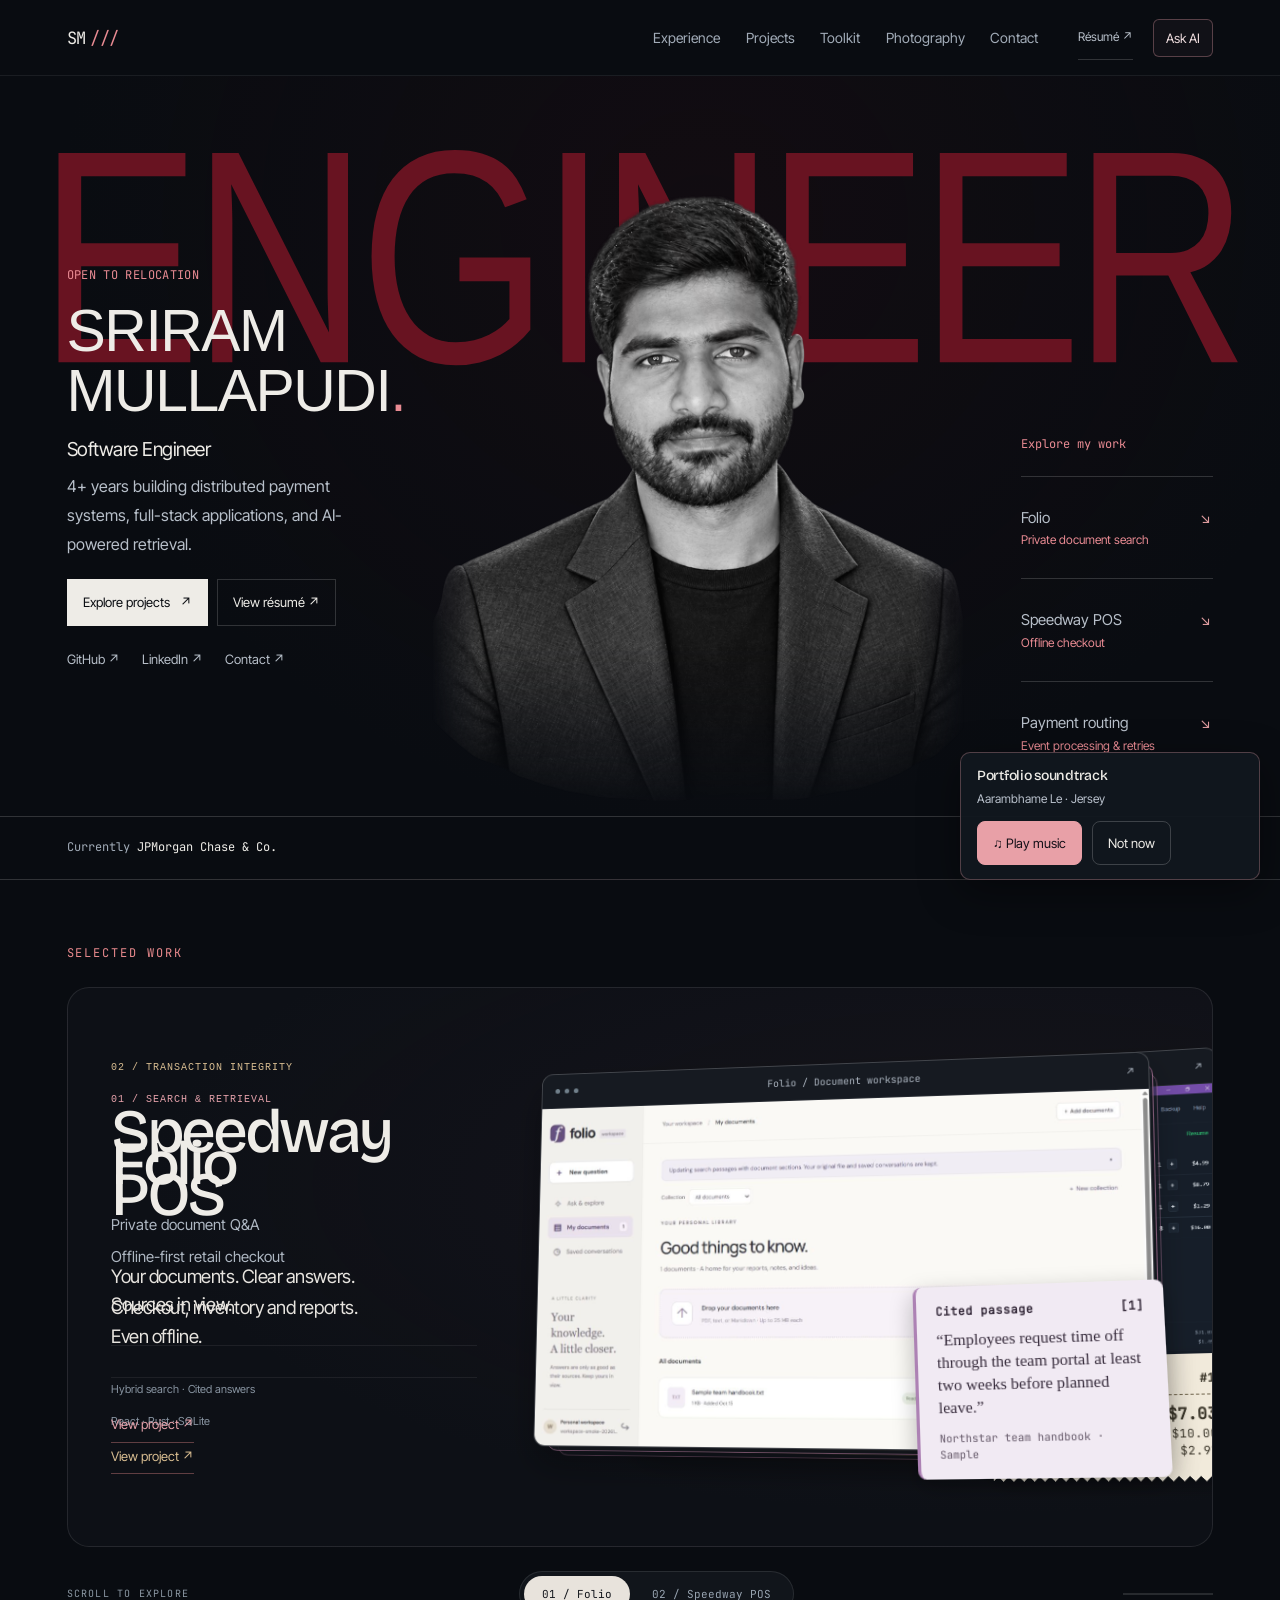
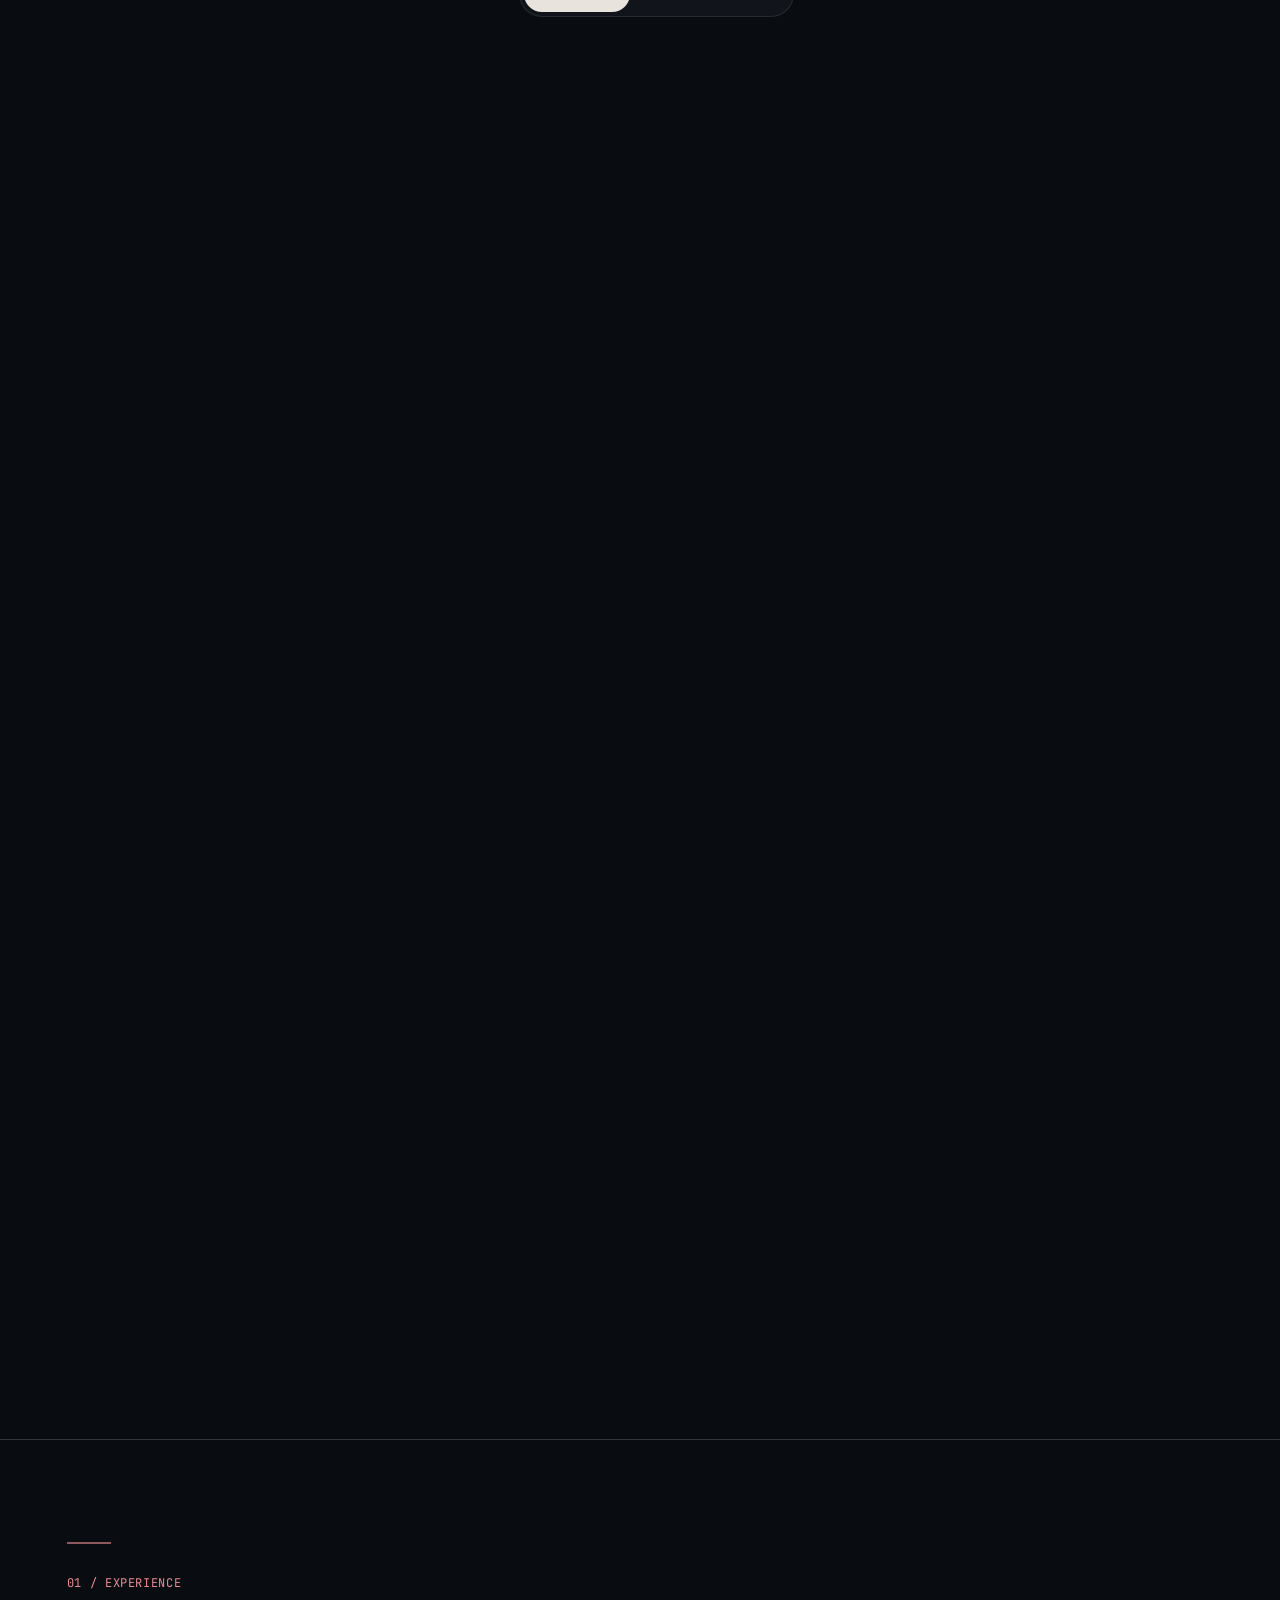
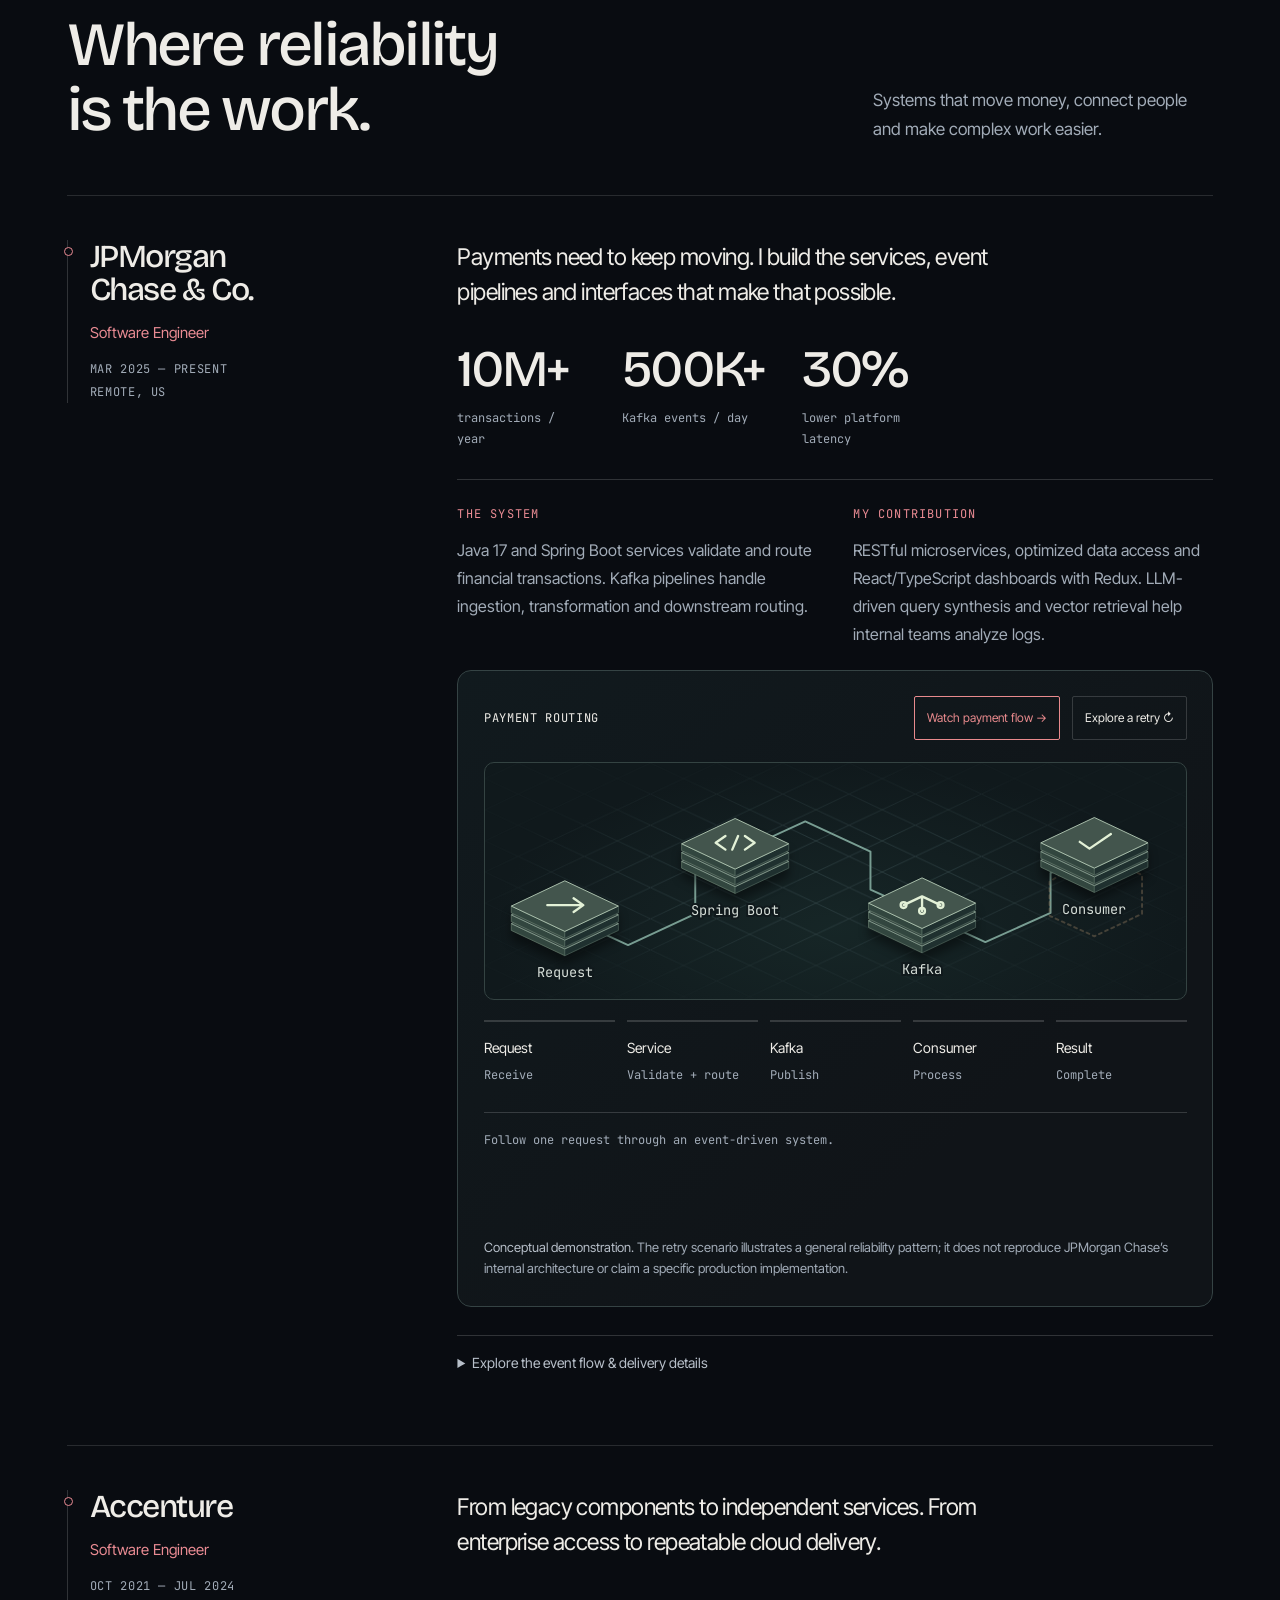
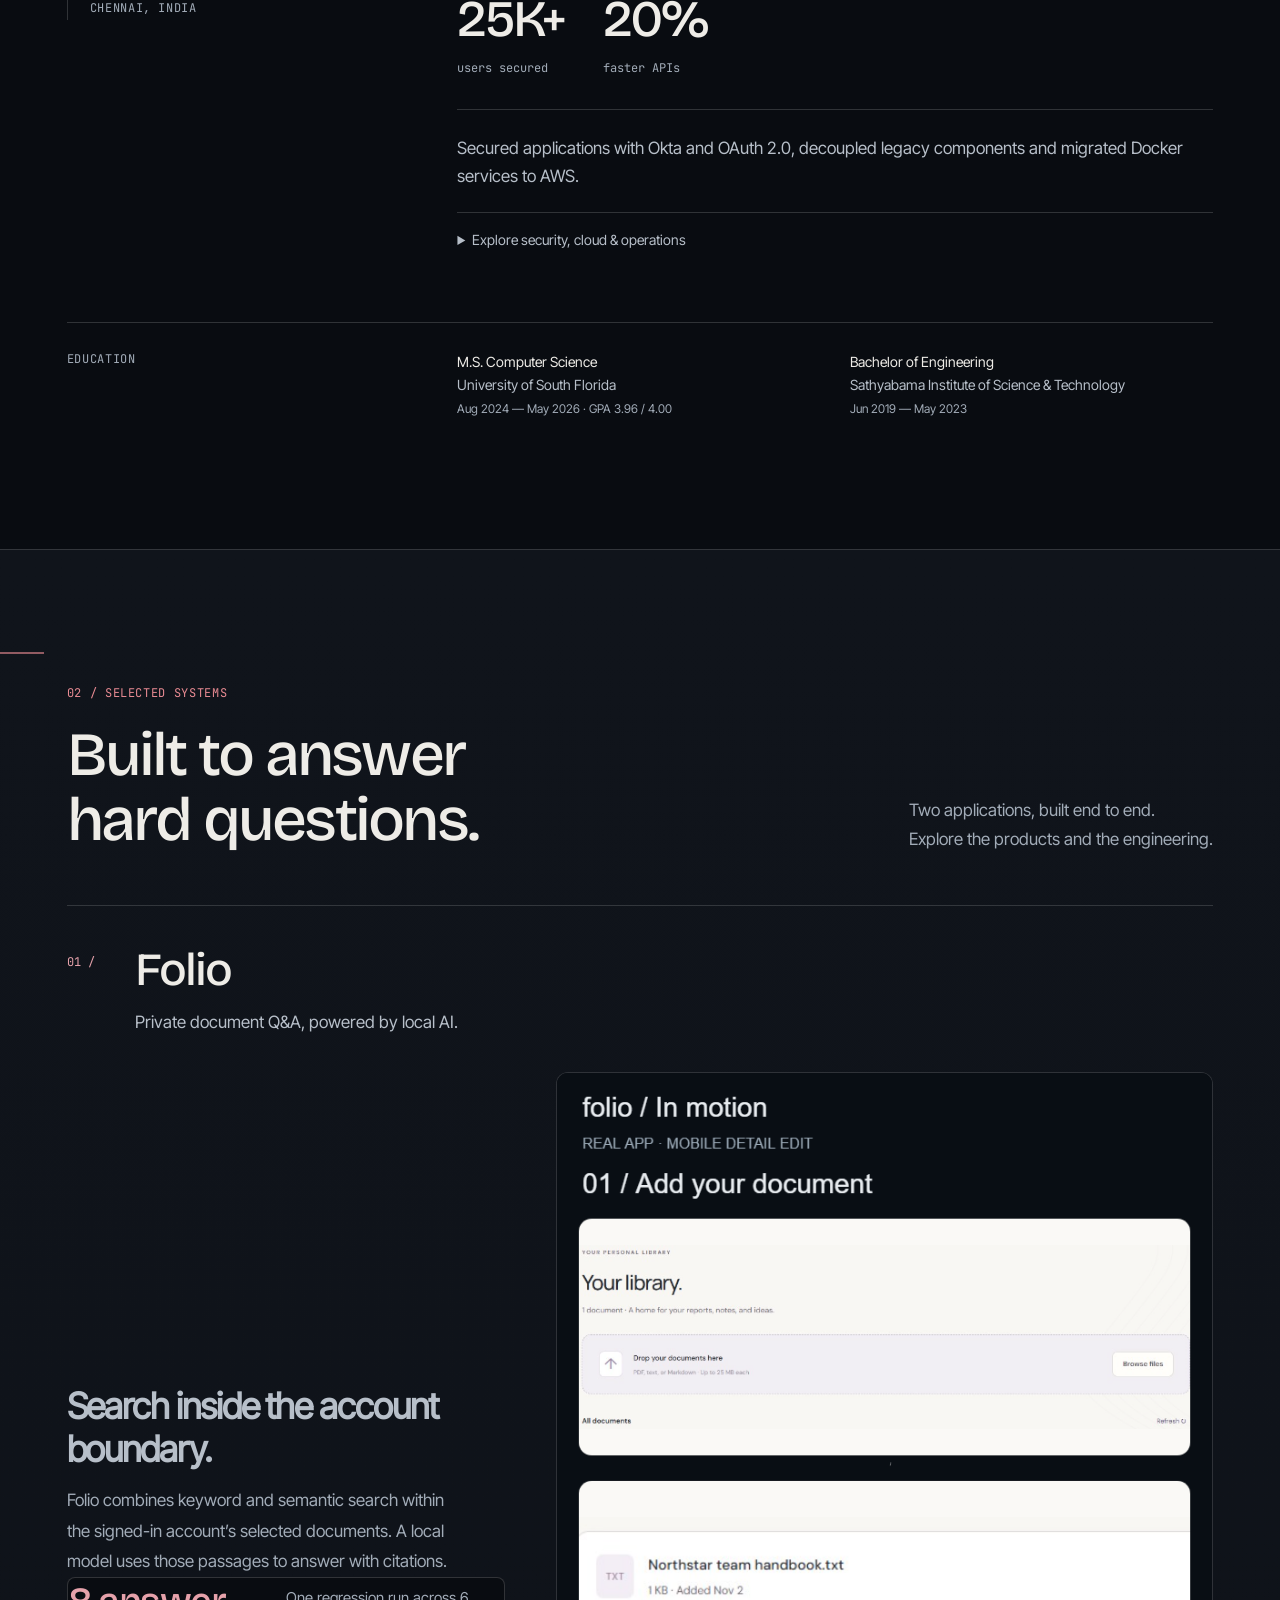
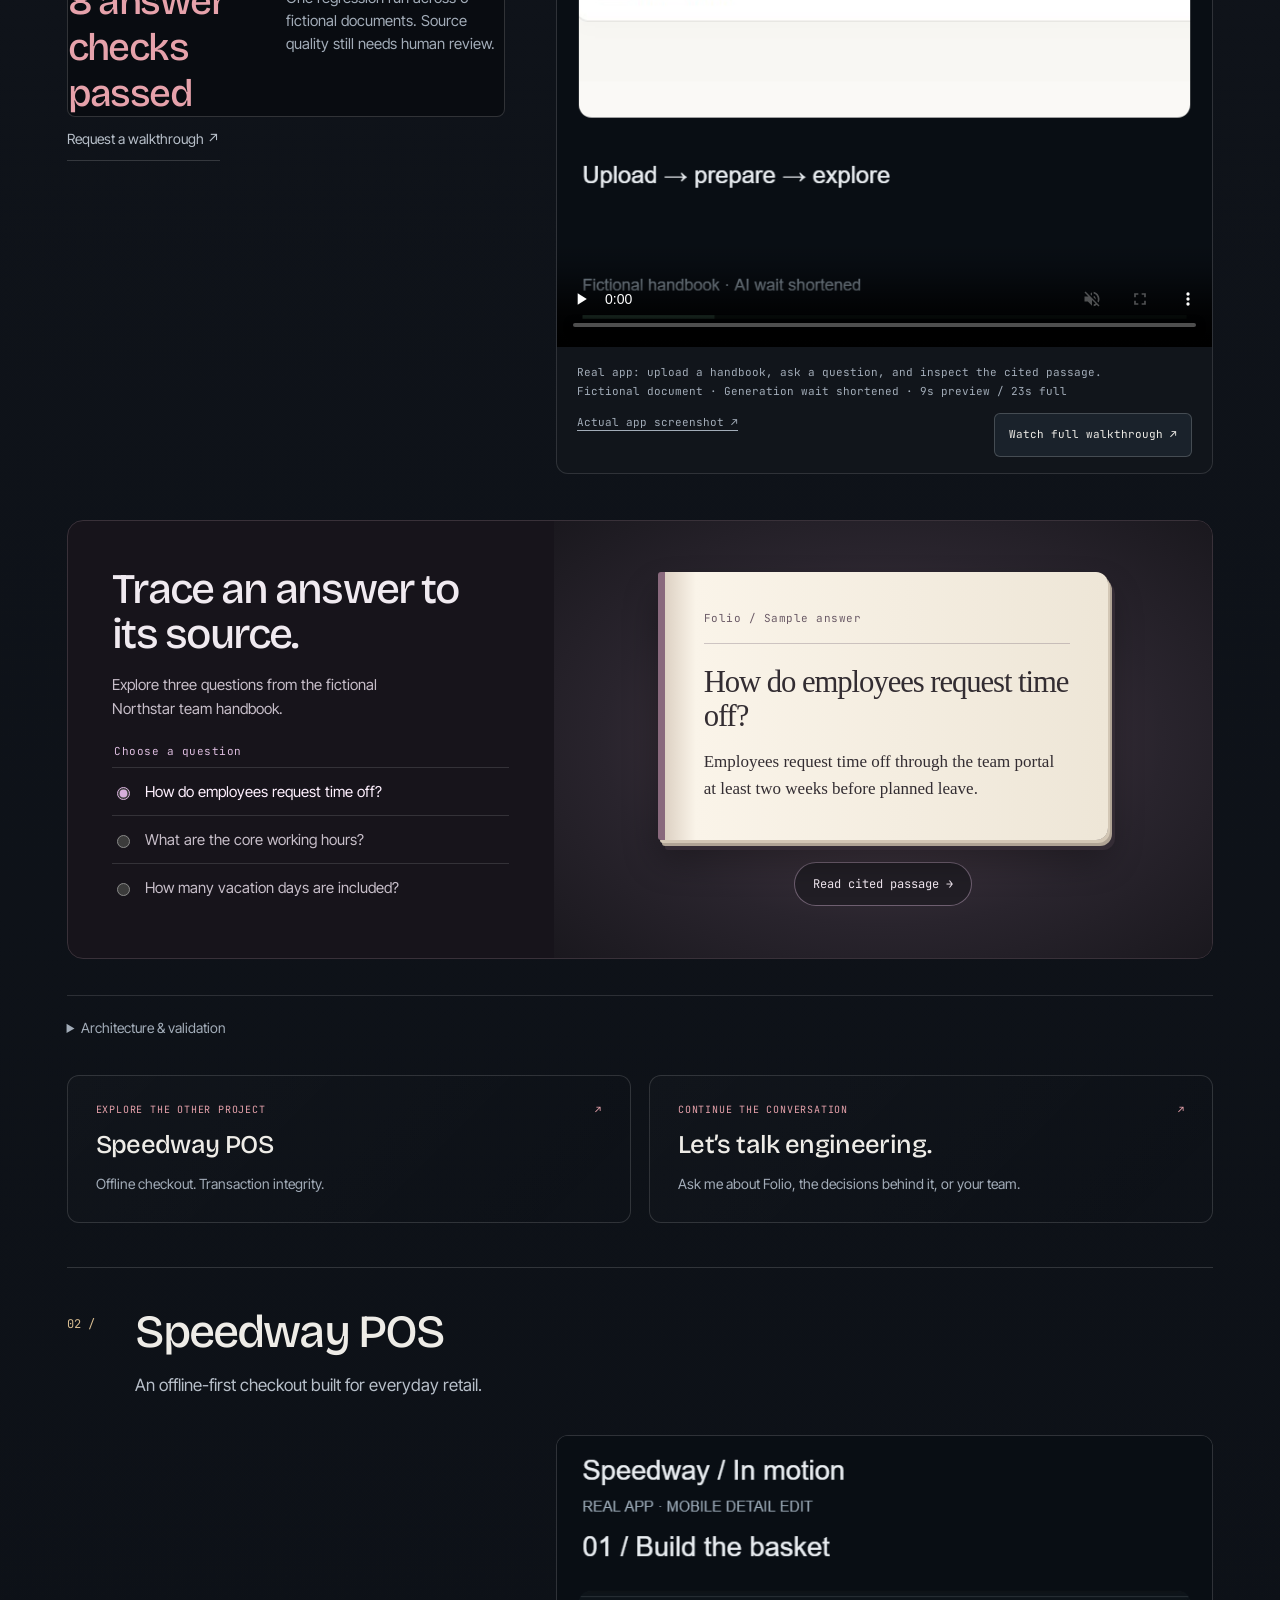
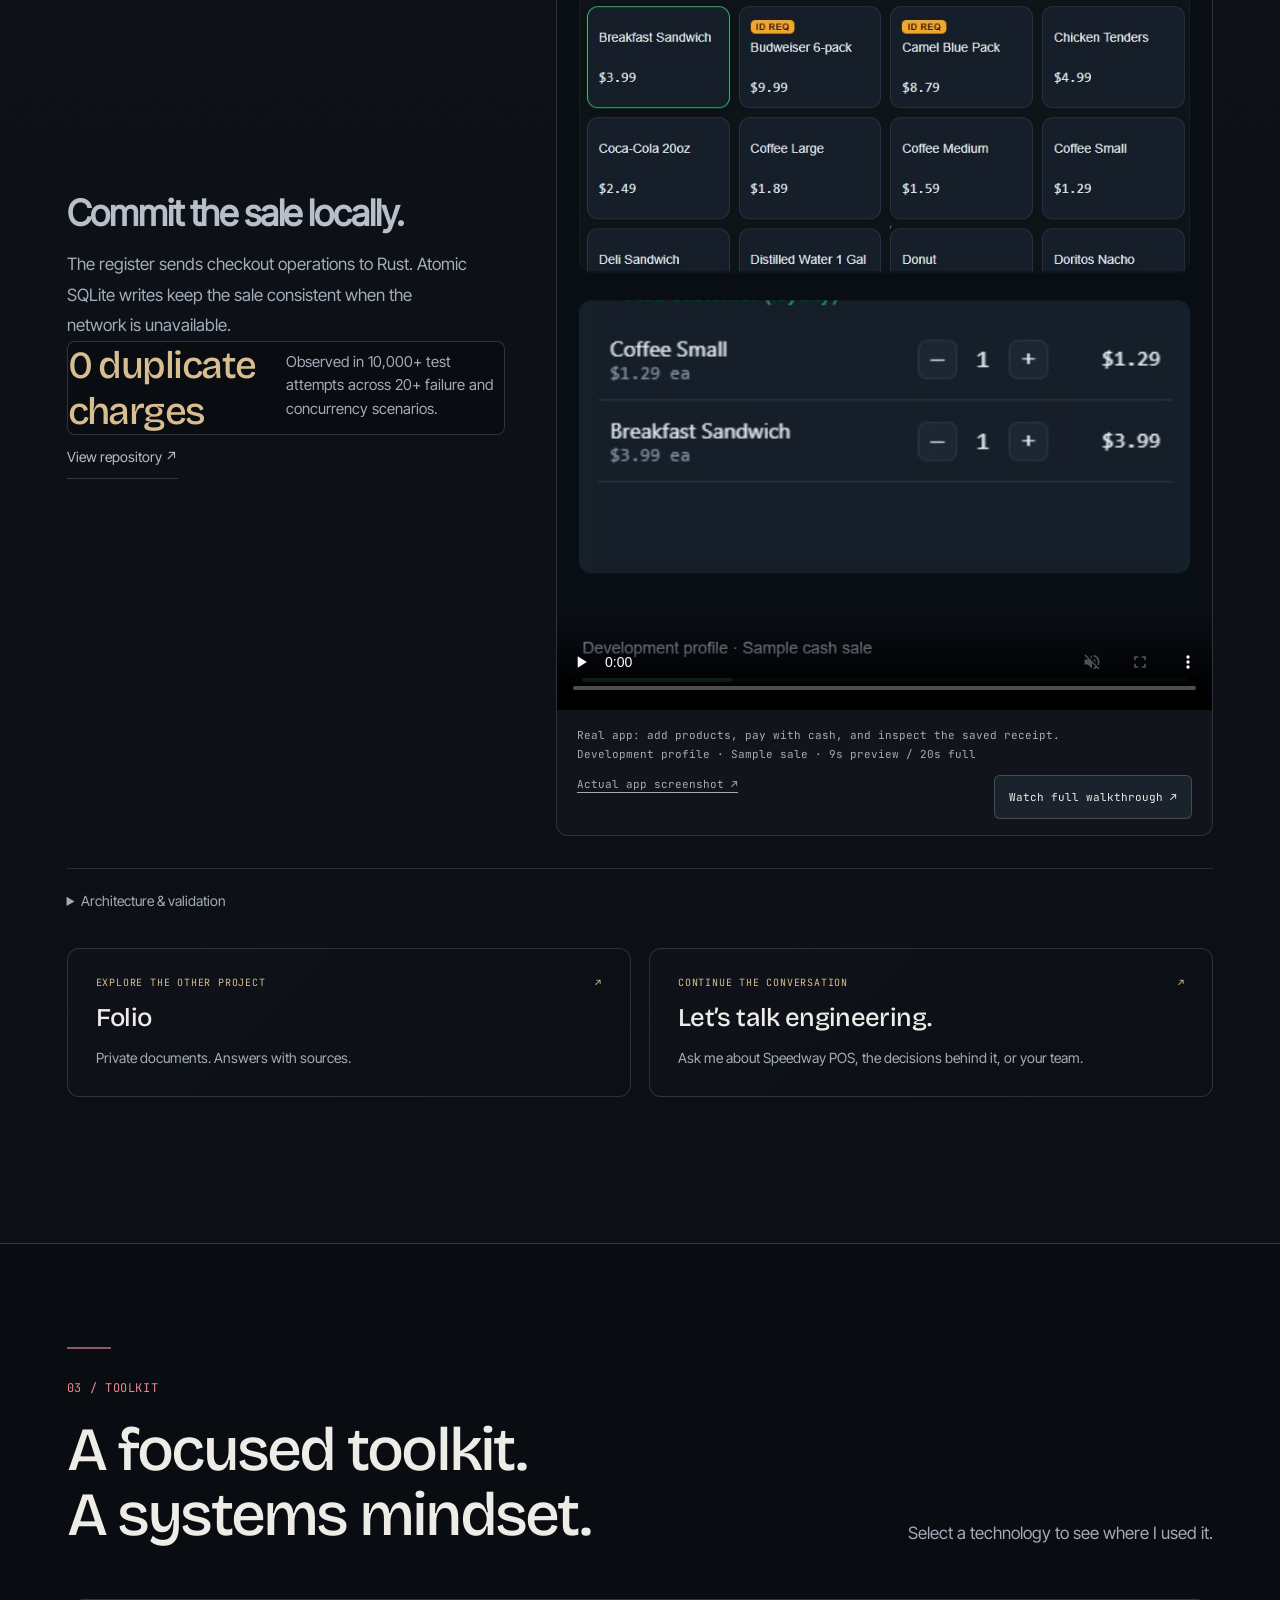
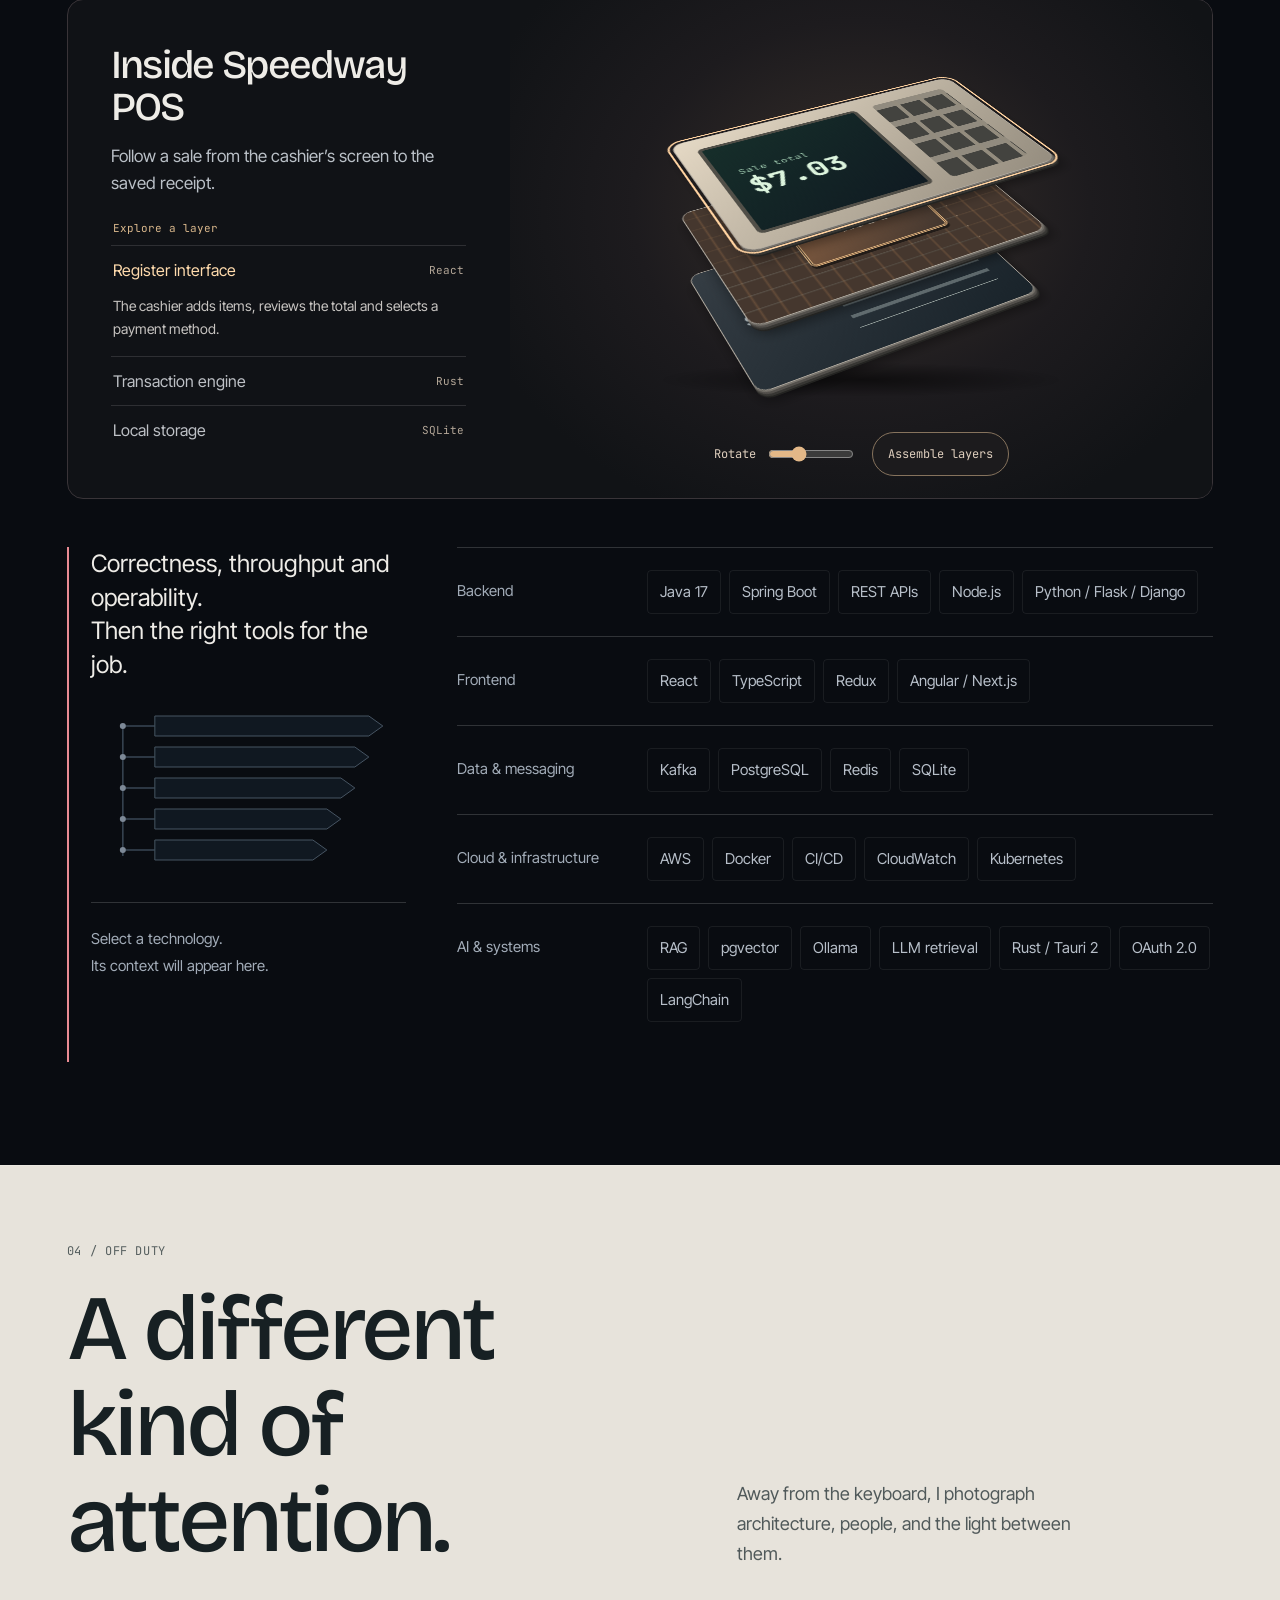
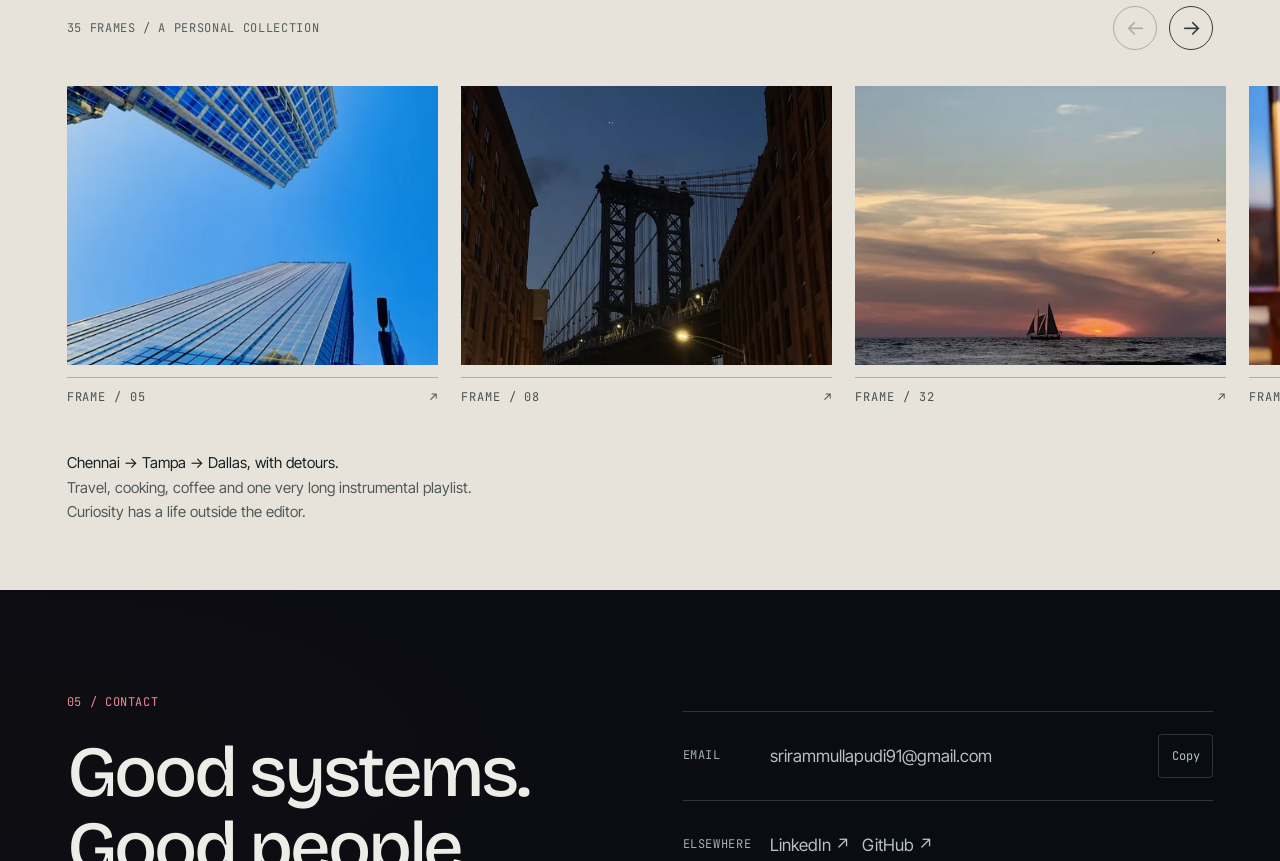
==== index.html @ a0f7a358 "Preserve walkthrough playback across responsive layout changes" ====
<!DOCTYPE html>

<html data-version="5.0-editorial" lang="en">
<head>
<meta charset="utf-8"/>
<meta content="width=device-width, initial-scale=1" name="viewport"/>
<title>Sriram Mullapudi — Software Engineer | Java, Spring Boot, Kafka, React, AWS</title>
<meta content="Sriram Mullapudi — Software Engineer. 4+ years building distributed payment systems and AI-powered applications with Java, Spring Boot, Kafka, React and AWS." name="description"/>
<meta content="Sriram Mullapudi" name="author"/>
<meta content="#090c11" name="theme-color"/>
<meta content="index, follow, max-image-preview:large, max-snippet:-1" name="robots"/>
<link href="https://sriram-mullapudi.github.io/portfolio/" rel="canonical"/>
<meta content="profile" property="og:type"/>
<meta content="Sriram Mullapudi — Software Engineer" property="og:title"/>
<meta content="Full-stack software engineer. Payments at scale, event-driven architecture, and a camera that never stays home." property="og:description"/>
<meta content="https://sriram-mullapudi.github.io/portfolio/" property="og:url"/>
<meta content="https://sriram-mullapudi.github.io/portfolio/portfolio-v3-assets/social-preview.jpg" property="og:image"/>
<meta content="1200" property="og:image:width"/>
<meta content="630" property="og:image:height"/>
<meta content="Sriram Mullapudi, software engineer" property="og:image:alt"/>
<meta content="Sriram Mullapudi" property="og:site_name"/>
<meta content="en_US" property="og:locale"/>
<meta content="Sriram" property="profile:first_name"/>
<meta content="Mullapudi" property="profile:last_name"/>
<meta content="summary_large_image" name="twitter:card"/>
<meta content="Sriram Mullapudi — Software Engineer" name="twitter:title"/>
<meta content="Full-stack software engineer. Java, Spring Boot, Kafka, React, AWS." name="twitter:description"/>
<meta content="https://sriram-mullapudi.github.io/portfolio/portfolio-v3-assets/social-preview.jpg" name="twitter:image"/>
<meta content="Sriram Mullapudi, software engineer" name="twitter:image:alt"/>
<script type="application/ld+json">
{
  "@context": "https://schema.org",
  "@type": "Person",
  "name": "Sriram Mullapudi",
  "givenName": "Sriram",
  "familyName": "Mullapudi",
  "jobTitle": "Software Engineer",
  "description": "Full-stack software engineer building distributed, event-driven payment infrastructure with Java, Spring Boot, Kafka, React and AWS.",
  "url": "https://sriram-mullapudi.github.io/portfolio/",
"sameAs": [
    "https://github.com/Sriram-Mullapudi",
    "https://www.linkedin.com/in/srirammullapudi/"
  ],
  "worksFor": { "@type": "Organization", "name": "JPMorgan Chase & Co." },
  "alumniOf": [
    { "@type": "CollegeOrUniversity", "name": "University of South Florida" },
    { "@type": "CollegeOrUniversity", "name": "Sathyabama Institute of Science & Technology" }
  ],
  "knowsAbout": ["Java","Spring Boot","Apache Kafka","Distributed Systems","React","TypeScript","Rust","PostgreSQL","AWS","Terraform","Docker"]
}
</script>
<link href="data:image/svg+xml,%3Csvg xmlns=%27http://www.w3.org/2000/svg%27 viewBox=%270 0 64 64%27%3E%3Crect width=%2764%27 height=%2764%27 rx=%2712%27 fill=%27%23090d13%27/%3E%3Ctext x=%278%27 y=%2743%27 fill=%27%237dd7f5%27 font-family=%27monospace%27 font-size=%2730%27%3ESM%3C/text%3E%3C/svg%3E" rel="icon"/><link as="image" href="portfolio-v3-assets/hero-editorial-refined-v3-1122.webp" imagesrcset="portfolio-v3-assets/hero-editorial-refined-v3-560.webp 560w, portfolio-v3-assets/hero-editorial-refined-v3-1122.webp 1122w" imagesizes="(max-width:820px) 100vw, 50vw" type="image/webp" rel="preload"/>
<style>@font-face{font-family:'Bricolage Grotesque';font-style:normal;font-weight:500;font-display:swap;src:url('portfolio-v3-assets/bricolage.woff2') format('woff2')}
@font-face{font-family:'Inter Tight';font-style:normal;font-weight:400;font-display:swap;src:url('portfolio-v3-assets/inter-tight.woff2') format('woff2')}
@font-face{font-family:'JetBrains Mono';font-style:normal;font-weight:400;font-display:swap;src:url('portfolio-v3-assets/jetbrains.woff2') format('woff2')}

:root{color-scheme:dark;--bg:#090c11;--surface:#11171f;--paper:#eeece7;--text:#c5c7ca;--muted:#969faa;--accent:#b9d4ef;--second:#d4b17a;--line:#2a323c;--glow:rgba(145,180,207,.12);--photo:saturate(.8);--display:'Bricolage Grotesque',sans-serif;--body:'Inter Tight',sans-serif;--mono:'JetBrains Mono',monospace;--pad:clamp(22px,5.6vw,88px);--max:1540px}
*{box-sizing:border-box}html{scroll-behavior:smooth;scroll-padding-top:96px}body{margin:0;background:var(--bg);color:var(--text);font:17px/1.6 var(--body);-webkit-font-smoothing:antialiased}body.locked{overflow:hidden}button,input,select{font:inherit}button{cursor:pointer;color:inherit}button:disabled{cursor:default;opacity:.6}a{color:inherit;text-underline-offset:5px}a:hover{color:var(--accent)}button,a,select{-webkit-tap-highlight-color:transparent}a:focus-visible,button:focus-visible,select:focus-visible,input:focus-visible,summary:focus-visible,[tabindex]:focus-visible{outline:2px solid var(--accent);outline-offset:5px}img,svg{display:block;max-width:100%}h1,h2,h3,p{margin:0}h1,h2,h3{font-family:var(--display);color:var(--paper);font-weight:500;line-height:1.04;letter-spacing:-.045em}h2{font-size:clamp(2.8rem,5.2vw,5.2rem)}h3{font-size:clamp(1.8rem,2.5vw,2.7rem)}p+p{margin-top:16px}::selection{background:var(--accent);color:var(--bg)}[hidden]{display:none!important}.sr-only{position:absolute!important;width:1px!important;height:1px!important;padding:0!important;margin:-1px!important;overflow:hidden!important;clip:rect(0,0,0,0);white-space:nowrap!important;border:0!important}.skip{position:fixed;top:-80px;left:16px;z-index:200;background:var(--accent);color:var(--bg);padding:12px}.skip:focus{top:12px}.wrap{max-width:var(--max);width:100%;margin:auto;padding-inline:var(--pad)}.chapter{padding-block:100px}.eyebrow,.number,.meta,.tag{font:12px/1.6 var(--mono);text-transform:uppercase;letter-spacing:.1em}.eyebrow,.number{color:var(--second)}.meta{color:var(--muted)}.section-head{display:flex;justify-content:space-between;gap:35px;align-items:end;margin-bottom:48px}.section-head .number{display:block;margin-bottom:24px}.section-head>p{max-width:32ch;color:var(--muted)}.actions{display:flex;gap:12px;align-items:center;flex-wrap:wrap}.btn{display:inline-flex;align-items:center;justify-content:center;gap:24px;border:1px solid var(--line);background:transparent;color:var(--paper);padding:13px 21px;min-height:49px;text-decoration:none;font-size:14px;transition:border-color .25s,background .25s}.btn:hover{border-color:var(--accent);background:var(--surface)}.btn.primary{background:var(--paper);border-color:var(--paper);color:var(--bg);position:relative;overflow:hidden}.btn.primary:after{content:'';position:absolute;inset:0;transform:translateX(-130%);background:linear-gradient(90deg,transparent,#fff8,transparent);pointer-events:none}.btn.primary:hover:after{}.text-link{display:inline-flex;align-items:center;gap:20px;min-height:44px;border-bottom:1px solid var(--line);text-decoration:none;font-size:14px}.rule{border-top:1px solid var(--line)}
/* A quiet frame around a deliberately cinematic first screen. */
.nav{position:sticky;top:0;z-index:40;background:var(--bg);height:76px;border-bottom:1px solid var(--line)}.nav-inner{height:100%;display:flex;align-items:center;gap:20px}.mark{font:500 17px var(--mono);letter-spacing:-.04em;color:var(--paper);text-decoration:none;white-space:nowrap}.mark span{color:var(--second)}.nav-links{display:flex;gap:25px;margin-left:auto}.nav-links a{text-decoration:none;font-size:13px;color:var(--muted)}.nav-links a[aria-current],.nav-links a:hover{color:var(--paper)}.menu-toggle{display:none;width:44px;height:42px;background:none;border:1px solid var(--line);font-size:18px}
/* Employment reads as an editorial timeline, not a stack of cards. */
#work{position:relative}.job{display:grid;grid-template-columns:.31fr .69fr;gap:50px;border-top:1px solid var(--line);padding:38px 0 44px;position:relative}.job-side{align-self:start}.job-side .role{font-size:14px;color:var(--second);margin-top:15px}.job-side .meta{margin-top:12px;font-size:11px}.job-main .lead{font-size:clamp(1.2rem,1.85vw,1.6rem);color:var(--paper);line-height:1.45;max-width:50ch}.metrics{display:flex;gap:clamp(25px,4vw,64px);padding:32px 0 28px}.metric strong{font:500 clamp(2.5rem,3.8vw,3.9rem)/1 var(--display);letter-spacing:-.05em;color:var(--paper);display:block;font-variant-numeric:tabular-nums}.metric>span{display:block;margin-top:10px;max-width:18ch;font:11px/1.6 var(--mono);color:var(--muted)}.metric-value{font:inherit}.metric strong.is-counting{color:var(--second)}.job-story{display:grid;grid-template-columns:1fr 1fr;gap:30px;margin-top:13px}.job-story h4{font:11px var(--mono);letter-spacing:.1em;text-transform:uppercase;color:var(--second);margin:0 0 10px}.job-story p{font-size:16px;color:var(--muted)}summary{cursor:pointer}.job details{margin-top:22px;border-top:1px solid var(--line)}.job summary{font-size:14px;padding:15px 0}.job summary:hover{color:var(--paper)}.detail-copy{font-size:16px;color:var(--muted);padding:8px 0 20px}.education{display:grid;grid-template-columns:.31fr .69fr;gap:50px;padding:27px 0;border-top:1px solid var(--line)}.education .degrees{display:grid;grid-template-columns:1fr 1fr;gap:30px}.education p{font-size:14px;margin:0}.education strong{color:var(--paper);font-weight:500;display:block}.education small{font-size:12px;color:var(--muted)}
.event-scene{border-block:1px solid var(--line);padding:17px 0 0;margin:28px 0 20px}.scene-kicker{display:flex;justify-content:space-between;gap:15px;font:10px/1.5 var(--mono);letter-spacing:.08em;text-transform:uppercase;color:var(--muted)}.scene-kicker span:first-child{color:var(--second)}.event-scene svg{width:100%;max-height:135px;margin-top:12px}.scene-wire{fill:none;stroke:var(--line);stroke-width:1.2}.scene-stream{fill:none;stroke:var(--accent);stroke-width:2;stroke-dasharray:5 20;stroke-linecap:round}.event-node>circle,.event-node>rect{fill:var(--bg);stroke:var(--line);stroke-width:1.5}.event-node>path{stroke:var(--second);fill:none;stroke-width:1.5}.event-node text{font:13px var(--mono);fill:var(--text);text-anchor:middle}.event-node .event-ring{fill:none;stroke:var(--second);opacity:.25}
.trace{background:var(--surface);padding:22px;border:1px solid var(--line);margin-top:10px}.trace-head{display:flex;justify-content:space-between;align-items:center;gap:15px;flex-wrap:wrap;margin-bottom:22px}.trace-head .btn{min-height:40px;font-size:12px;padding:8px 12px}.trace-flow{display:grid;grid-template-columns:repeat(5,1fr);gap:12px;list-style:none;margin:0;padding:0}.trace-flow li{border-top:2px solid var(--line);padding:14px 0 10px;transition:border-color .25s}.trace-flow strong{display:block;font-size:13px;font-weight:500;color:var(--paper)}.trace-flow span{font:11px var(--mono);color:var(--muted)}.trace-flow li.active{border-color:var(--accent)}.trace-flow li.active strong{color:var(--accent)}.trace-log{font:12px/1.8 var(--mono);color:var(--muted);min-height:82px;border-top:1px solid var(--line);padding-top:16px;margin-top:15px}.trace-note{font-size:12px;color:var(--muted);margin-top:15px}.trace-note strong{font-weight:500;color:var(--text)}
/* The case-study index is more like engineering plates in a publication. */
#projects{background:var(--surface);border-block:1px solid var(--line)}.project{border-top:1px solid var(--line);position:relative}.project>summary{display:grid;grid-template-columns:55px 1fr 250px 40px;gap:26px;align-items:center;padding:38px 0;list-style:none;min-height:250px}.project>summary::-webkit-details-marker{display:none}.project-num{font:11px var(--mono);color:var(--second);align-self:start;margin-top:8px}.project h3{font-size:clamp(2rem,3.3vw,3.4rem);max-width:23ch}.project-subtitle{font-size:16px;color:var(--muted);max-width:44ch;margin-top:13px}.project-result{min-width:0}.project-result strong{display:block;font:500 2.3rem/1.15 var(--display);color:var(--paper);letter-spacing:-.045em}.project-result span{display:block;font:11px/1.6 var(--mono);color:var(--muted);margin-top:7px;max-width:27ch}.expand-icon{display:grid;place-items:center;width:40px;height:40px;border:1px solid var(--line);border-radius:50%;font-size:23px;transition:transform .3s,border-color .3s}.project>summary:hover .expand-icon{transform:rotate(90deg);border-color:var(--second);color:var(--second)}.project[open] .expand-icon{transform:rotate(45deg)}
.case{display:grid;grid-template-columns:1.05fr .95fr;gap:65px;padding:0 0 46px 81px;overflow:hidden}.case h4,.case dt{font:11px/1.6 var(--mono);text-transform:uppercase;letter-spacing:.1em;color:var(--second);margin:0 0 8px}.case dt{margin-top:24px}.case dl,.case dd{margin:0}.case p,.case dd{font-size:16px}.case .actions{margin-top:24px}.techline{font:11px/1.8 var(--mono)!important;color:var(--muted)!important;margin:20px 0!important}.architecture{background:var(--bg);border:1px solid var(--line);padding:27px 23px;align-self:start}.architecture>.meta{font-size:10px;margin-bottom:24px}.arch-flow{display:grid;gap:12px;text-align:center}.arch-node{font:13px/1.6 var(--mono);padding:12px 10px;color:var(--paper);border:1px solid var(--line)}.arch-split{display:grid;grid-template-columns:1fr 1fr;gap:10px}.arch-arrow{color:var(--second);font-size:21px;line-height:1}.arch-foot{font:11px/1.8 var(--mono)!important;color:var(--muted)!important;margin-top:22px!important}.case-evidence{display:grid;grid-template-columns:1fr 1fr;gap:20px;margin-top:24px}.case-evidence strong{font:500 1.8rem var(--display);color:var(--paper)}.case-evidence span{display:block;font-size:12px;color:var(--muted)}
.toolkit-layout{display:grid;grid-template-columns:.31fr .69fr;gap:50px;position:relative}.toolkit-intro>p{font-size:22px;line-height:1.4;color:var(--paper);max-width:23ch}.skill-row{display:grid;grid-template-columns:145px 1fr;gap:24px;padding:18px 0;border-top:1px solid var(--line);transition:opacity .3s}.skill-row h3{font:14px/1.8 var(--body);color:var(--muted);letter-spacing:0}.skill-buttons{display:flex;flex-wrap:wrap;gap:4px 18px}.skill{background:none;border:0;border-bottom:1px solid transparent;padding:4px 0;min-height:36px;font-size:16px}.skill:hover,.skill[aria-pressed=true]{color:var(--second);border-color:var(--second)}.skill-detail{margin-top:26px;padding:20px 16px 20px 0;border-top:1px solid var(--line);min-height:100px;font-size:14px;color:var(--muted);background:var(--bg);position:relative}.skill-detail strong{color:var(--second);font-weight:500}.skills-has-selection .skill-row:not(:has(.skill[aria-pressed=true])){opacity:.6}.extra-skills{border-top:1px solid var(--line);font-size:14px}.extra-skills summary{padding:15px 0}.extra-skills p{color:var(--muted);padding-bottom:14px}
/* Photography takes over the frame: warm print-like captions, full colour, tactile images. */
#life{padding-block:76px 65px;background:#e7e3db;color:#343b3d;border-top:1px solid var(--line);position:relative;overflow:hidden}#life .number,#life .meta{color:#626868}.photo-heading{display:grid;grid-template-columns:1fr .8fr;gap:75px;align-items:end;margin-bottom:38px}.photo-heading h2{font-size:clamp(3.3rem,7.2vw,7.5rem);color:#172023;margin-top:20px}.photo-heading>p{color:#50595a;max-width:35ch;font-size:18px}.photo-intro{display:grid;grid-template-columns:1fr .8fr;gap:75px;margin-bottom:40px;align-items:center}.portrait-print{display:grid;grid-template-columns:140px 1fr;gap:24px;align-items:center}.portrait-print img{width:140px;height:170px;object-fit:cover;object-position:50% 60%;padding:7px;background:#faf8f2;transform:rotate(-5deg);box-shadow:0 10px 25px #17202312}.portrait-print p{font-size:15px;color:#475153;max-width:28ch}.portrait-print strong{font-weight:500;color:#172023;display:block;margin-bottom:7px}.photo-intro>.meta{font-size:11px;max-width:40ch;line-height:1.9}.film-tools{display:flex;justify-content:space-between;gap:20px;align-items:center;margin-bottom:24px}.round-btn{width:44px;height:44px;border:1px solid currentColor;border-radius:50%;background:none;font-size:21px;display:grid;place-items:center}.round-btn:hover{opacity:.65}.filmstrip{display:flex;gap:23px;overflow-x:auto;scroll-snap-type:x mandatory;padding:12px var(--pad) 55px;scrollbar-width:thin;scrollbar-color:#aab0ac transparent;overscroll-behavior-x:contain}.frame{background:none;border:0;padding:0;flex:0 0 285px;width:285px;scroll-snap-align:center;text-align:left;color:#475153;transform:translateY(var(--frame-rise,0px));transition:transform .6s}.frame:nth-child(3n+2){flex-basis:375px;width:375px;--frame-rise:25px}.frame:nth-child(3n+3){--frame-rise:8px}.frame img{width:100%;height:350px;object-fit:cover;transition:filter .5s;filter:saturate(.85)}.frame:hover img{filter:saturate(1.12)}.frame:hover{transform:translateY(calc(var(--frame-rise,0px) - 7px))}.frame span{display:flex;justify-content:space-between;margin-top:12px;font:10px var(--mono);letter-spacing:.08em}.frame.failed{min-height:350px;border:1px solid #aab0ac;padding:25px}.frame.failed img{display:none}.frame.failed:before{content:'Photograph unavailable. Open to view the original.';font-size:14px}.about-line{display:flex;justify-content:space-between;gap:35px;align-items:start;margin-top:20px}.about-line p{font-size:15px;max-width:47ch;color:#50595a}.about-line strong{font-weight:500;color:#172023}.about-line .text-link{color:#172023;border-color:#aab0ac;background:transparent;white-space:nowrap}.word{display:inline-block}
.contact{padding-block:85px 27px}.contact-grid{display:grid;grid-template-columns:1fr 1fr;gap:85px}.contact h2{font-size:clamp(3rem,5.8vw,6rem);max-width:13ch;margin:23px 0}.contact-copy{max-width:34ch;color:var(--muted)}.contact-list{padding:0;margin:18px 0 0;list-style:none}.contact-list li{padding:18px 0;border-top:1px solid var(--line);display:flex;align-items:center;gap:15px;flex-wrap:wrap}.contact-list .meta{width:75px;font-size:10px}.contact-list a{font-size:16px;text-decoration:none;overflow-wrap:anywhere}.copy{background:none;border:1px solid var(--line);padding:8px;font:11px var(--mono);margin-left:auto}.contact .actions{margin-top:26px}.colophon{display:flex;justify-content:space-between;gap:20px;flex-wrap:wrap;font:11px/1.8 var(--mono);margin-top:65px;padding-top:23px;border-top:1px solid var(--line);color:var(--muted)}.colophon a{text-decoration:none}.terminal-launch{min-height:42px;border:1px solid var(--line);background:var(--bg);color:var(--accent);padding:10px 14px;font:11px var(--mono)}
dialog{background:var(--bg);color:var(--text);border:1px solid var(--line);padding:0;max-width:calc(100% - 32px);max-height:calc(100dvh - 32px)}dialog::backdrop{background:#03060bea}.dialog-bar{display:flex;justify-content:space-between;align-items:center;gap:20px;padding:14px 22px;border-bottom:1px solid var(--line);font:12px var(--mono)}.close{border:0;background:none;min-width:44px;min-height:40px;font-size:24px}.menu-dialog{width:100vw;max-width:none;height:100dvh;max-height:none;border:0}.menu-items{display:flex;flex-direction:column;padding:40px var(--pad);gap:12px}.menu-items a{font:500 clamp(2rem,7vw,3.5rem)/1.4 var(--display);letter-spacing:-.04em;text-decoration:none}.menu-items small{font:12px var(--mono);color:var(--second);margin-right:20px}.menu-dialog .actions{padding:0 var(--pad)}.terminal-dialog{width:820px}.term-body{height:350px;overflow:auto;padding:22px;font:13px/1.85 var(--mono)}.term-line{white-space:pre-wrap;overflow-wrap:anywhere}.term-line.command{color:var(--accent);margin-top:12px}.term-line.dim{color:var(--muted)}.term-form{display:flex;gap:12px;padding:15px 22px;border-top:1px solid var(--line);font:14px var(--mono)}.term-form label{color:var(--accent)}.term-form input{min-width:0;flex:1;background:none;border:0;color:var(--paper)}.term-form button{background:none;border:0;color:var(--accent)}.terminal-hints{display:flex;gap:16px;padding:12px 22px;border-top:1px solid var(--line);flex-wrap:wrap}.terminal-hints button{font:12px var(--mono);border:0;background:none;padding:5px 0;color:var(--muted)}.photo-dialog{width:1100px}.lightbox-stage{height:min(72vh,780px);display:grid;place-items:center;padding:20px;position:relative}.lightbox-stage img{max-height:100%;max-width:100%;height:100%;object-fit:contain}.lightbox-stage .error{font-size:16px;text-align:center}.photo-bottom{display:flex;align-items:center;justify-content:space-between;padding:12px 22px;border-top:1px solid var(--line)}.toast{position:fixed;bottom:24px;left:50%;transform:translateX(-50%);z-index:150;max-width:calc(100% - 32px);background:var(--accent);color:var(--bg);padding:12px 19px;font-size:14px}
html[data-motion=off] *,html[data-motion=off] *:before,html[data-motion=off] *:after{transition:none!important}html[data-motion=off]{scroll-behavior:auto}html.tab-paused *,html.tab-paused *:before,html.tab-paused *:after{animation-play-state:paused!important}
@media(min-width:1100px){.job-side{position:sticky;top:110px}}
@media(min-width:1550px){}
@media(max-width:1100px){.nav-inner{gap:12px}.nav-links{gap:15px}.job,.education,.toolkit-layout{grid-template-columns:.3fr .7fr;gap:30px}.project>summary{grid-template-columns:35px 1fr 180px 40px;gap:20px}.case{padding-left:55px;gap:30px}.skill-row{grid-template-columns:115px 1fr;gap:18px}.photo-heading,.photo-intro{gap:40px}.contact-grid{gap:45px}}
@media(max-width:820px){.nav{height:70px}.nav-links{display:none}.menu-toggle{display:block}.chapter{padding-block:70px}.section-head{display:block;margin-bottom:34px}.section-head>p{margin-top:20px;max-width:48ch}.section-head .number{margin-bottom:20px}.job,.education,.toolkit-layout{grid-template-columns:1fr;gap:25px}.job-side{display:flex;flex-wrap:wrap;gap:7px 20px;align-items:baseline}.job-side h3{width:100%}.job-side .meta,.job-side .role{margin-top:5px}.job-main .lead{font-size:21px}.project>summary{grid-template-columns:30px 1fr 36px;gap:16px;min-height:0;padding:30px 0}.project h3{font-size:2.1rem}.project-result{grid-column:2;display:grid;grid-template-columns:140px 1fr;gap:0 20px;align-items:center}.project-result strong{grid-column:2;align-self:end;font-size:1.8rem}.project-result span{grid-column:2;margin-top:3px;align-self:start}.expand-icon{grid-column:3;grid-row:1;width:36px;height:36px}.case{grid-template-columns:1fr;padding-left:46px}.toolkit-intro>p{max-width:40ch}.skill-detail{min-height:85px;margin-top:20px}.photo-heading{grid-template-columns:1fr;gap:23px}.photo-heading h2{font-size:clamp(3.7rem,9vw,5rem)}.photo-heading>p{max-width:44ch}.photo-intro{grid-template-columns:1fr;gap:24px}.photo-intro>.meta{max-width:none}.portrait-print{max-width:450px}.contact-grid{grid-template-columns:1fr;gap:25px}.contact h2{max-width:16ch}.contact-copy{max-width:45ch}}
@media(max-width:520px){body{font-size:16px}.nav-inner{gap:9px}.section-head h2{font-size:2.65rem}.job-story{grid-template-columns:1fr;gap:23px}.metrics{gap:22px;flex-wrap:wrap}.metric strong{font-size:2.6rem}.metric>span{font-size:10px;max-width:14ch}.education .degrees{grid-template-columns:1fr}.event-scene svg{height:95px;max-height:none}.event-node text{font-size:15px}.scene-kicker{font-size:9px}.trace{padding:16px}.trace-flow{grid-template-columns:1fr;gap:0}.trace-flow li{border-top:0;border-left:2px solid var(--line);padding:10px 0 10px 13px;display:flex;justify-content:space-between}.trace-flow span{align-self:center}.trace-flow li.active{border-left-color:var(--accent)}.project>summary{grid-template-columns:22px 1fr 32px;gap:10px}.project h3{font-size:1.85rem}.project-subtitle{font-size:15px}.project-result{grid-template-columns:90px 1fr;gap:0 12px}.project-result strong{font-size:1.7rem}.project-result span{font-size:10px}.expand-icon{width:32px;height:32px}.case{padding-left:0}.skill-row{grid-template-columns:1fr;gap:5px}.skill{min-height:40px}.photo-heading h2{font-size:3.6rem}.portrait-print{grid-template-columns:110px 1fr;gap:20px}.portrait-print img{width:110px;height:140px}.portrait-print p{font-size:14px}.film-tools>.meta{max-width:19ch;font-size:10px}.film-tools .actions{flex-wrap:nowrap}.filmstrip{gap:18px}.frame{flex-basis:230px;width:230px}.frame:nth-child(3n+2){flex-basis:280px;width:280px;--frame-rise:15px}.frame img{height:295px}.about-line{display:block}.about-line .text-link{margin-top:20px}.contact h2{font-size:3.3rem}.contact-list .meta{width:100%}.contact-list a{font-size:15px}.colophon{margin-top:44px}.term-body{height:300px;padding:16px;font-size:12px}.term-form{padding:15px 16px}.term-form input{font-size:16px}.dialog-bar{padding:10px 16px}.lightbox-stage{height:65dvh;padding:10px}.photo-bottom{padding:10px}.photo-bottom .meta{font-size:9px}}
@media(prefers-reduced-motion:reduce){html{scroll-behavior:auto}*,*:before,*:after{transition:none!important}.frame{transform:none!important}}


/* Portrait-led opening. Shared layout follows DOM order on small screens. */
.hero{border-bottom:1px solid var(--line);overflow:hidden}
.hero-grid{display:grid;grid-template-columns:minmax(0,1.15fr) minmax(0,.85fr);grid-template-rows:auto auto;column-gap:clamp(35px,6vw,90px);padding-block:56px 50px;align-items:center}
.hero-copy{align-self:end;min-width:0}.hero .eyebrow{font-size:11px;letter-spacing:.08em;display:flex;gap:24px;flex-wrap:wrap}.hero .eyebrow span{color:var(--muted);text-transform:none;letter-spacing:0}
.name{font-size:clamp(4.5rem,7.8vw,8rem);line-height:.92;letter-spacing:-.06em;margin:27px 0 24px}.name>span{color:var(--second)}
.hero-role{font-size:clamp(20px,2vw,28px);color:var(--paper);letter-spacing:-.025em;line-height:1.2}
.hero-thesis{font-size:18px;color:var(--text);margin-top:21px}.hero-summary{font-size:17px;color:var(--muted);max-width:43ch;line-height:1.55;margin-top:8px}
.hero-stack{font:12px/1.9 var(--mono);color:var(--muted);margin-top:20px}
.hero-links{grid-column:1;align-self:start;padding-top:25px}.social-row{display:flex;gap:25px;margin-top:18px}.social-row a{font-size:13px;text-decoration:none;min-height:32px}
.hero-portrait{grid-column:2;grid-row:1/3;margin:0 0 0 0;position:relative;align-self:center;min-width:0}
.portrait-window{position:relative;aspect-ratio:4/5;max-height:590px;background:#17232e}.portrait-window:before{content:'';position:absolute;inset:12px -12px -12px 12px;border:1px solid #46505b;z-index:-1}.portrait-window img{width:100%;height:100%;object-fit:cover;object-position:50% 70%;display:block}
.hero-portrait figcaption{display:flex;justify-content:space-between;gap:12px;margin-top:25px;font:11px/1.6 var(--mono);color:var(--muted);letter-spacing:.03em}
.hero-bottom{display:flex;justify-content:space-between;gap:22px;padding-block:20px;border-top:1px solid var(--line);font:11px/1.8 var(--mono);color:var(--muted)}.hero-bottom strong{color:var(--paper);font-weight:400}
.nav-resume{font-size:12px;text-decoration:none;border-bottom:1px solid var(--line);padding:10px 0;margin-left:20px}.nav-links a{font-size:14px;min-height:44px;display:flex;align-items:center}
.scene-stream{stroke-dasharray:none;opacity:.35}.event-scene .trace-note{margin:0 0 15px;font-size:12px}.project-result{border-left:1px solid var(--line);padding-left:22px}.case-link{display:inline-block;font-size:13px;color:var(--second);margin-top:20px;border-bottom:1px solid var(--line)}.project[open] .case-link{color:var(--muted)}
.case{padding-top:10px}.case dd{line-height:1.7;max-width:61ch}.case dt{font-size:12px}.architecture>.meta,.arch-foot,.techline{font-size:12px!important}.arch-node{font-size:13px}.project-result span,.metric>span,.job-side .meta,.scene-kicker{font-size:12px}.section-head{gap:45px}.skill{min-height:44px}.skill-row{opacity:1!important}.footer-terminal{background:none;border:0;color:var(--muted);font:inherit;padding:0;min-height:30px}.footer-terminal:hover{color:var(--paper)}.colophon{align-items:center}.contact-list .meta{font-size:12px}.frame span{font-size:11px}#life a:focus-visible,#life button:focus-visible,#life [tabindex]:focus-visible{outline-color:#172023}.btn.primary:after{display:none}
@media(min-width:1600px){.hero-grid{padding-block:65px}.hero-portrait{max-width:500px;justify-self:end;width:100%}}
@media(max-width:1100px) and (min-width:821px){.hero-grid{column-gap:35px;padding-block:40px}.name{font-size:7.5vw}.hero-summary{font-size:16px}.hero .eyebrow{gap:5px 15px}.hero-role{font-size:21px}.hero-portrait figcaption{font-size:11px;flex-wrap:wrap}.nav-links{gap:18px}.nav-resume{margin-left:5px}}
@media(max-width:820px){.menu-toggle{margin-left:8px}.nav-resume{margin-left:auto}.hero-grid{grid-template-columns:1fr;grid-template-rows:auto;gap:24px;padding-block:30px}.hero-copy{grid-column:1;grid-row:1}.name{font-size:clamp(3.7rem,10vw,6rem);margin:20px 0 17px}.hero-role{font-size:22px}.hero-thesis{margin-top:16px;font-size:17px}.hero-summary{max-width:48ch;font-size:16px}.hero-stack{margin-top:14px}.hero-portrait{grid-column:1;grid-row:2;width:100%;max-width:560px;justify-self:start}.portrait-window{aspect-ratio:1.7;height:280px}.portrait-window img{object-position:50% 77%}.hero-portrait figcaption{margin-top:14px}.hero-links{grid-column:1;grid-row:3;padding:0}.hero-bottom{font-size:11px;flex-wrap:wrap;gap:6px}.project-result{display:block;padding-left:0;border:0}.project-result strong{font-size:2rem}.project-result span{font-size:12px;max-width:none}.case-link{margin-top:14px}.case{padding-top:8px}.photo-heading h2{font-size:clamp(3rem,8vw,5rem)}}
@media(max-width:520px){.hero-grid{gap:19px;padding-block:25px}.hero .eyebrow{font-size:11px;gap:5px 15px;letter-spacing:.025em}.name{font-size:clamp(3.5rem,13vw,4.6rem)}.hero-role{font-size:20px}.hero-thesis{margin-top:13px}.hero-stack{font-size:11px;line-height:1.75}.portrait-window{height:220px;aspect-ratio:auto}.hero-portrait figcaption{font-size:11px}.hero-links .actions{display:flex;flex-wrap:nowrap;gap:10px}.hero-links .btn{font-size:13px;padding:12px 14px;gap:12px}.social-row{margin-top:12px;gap:24px}.hero-bottom{display:block}.hero-bottom>span{display:block}.hero-bottom>span+span{margin-top:4px}.section-head h2{font-size:2.6rem}.metric>span{font-size:11px}.project-result span{font-size:12px}.project h3{font-size:1.85rem}.photo-heading h2{font-size:3rem}.contact-list .meta{font-size:11px}.photo-bottom .meta{font-size:11px}.scene-kicker{font-size:11px;letter-spacing:0}.event-node text{font-size:19px}}
@media(prefers-reduced-motion:reduce){html{scroll-behavior:auto}*,*:before,*:after{animation:none!important;transition:none!important}}

#life .number,#life .meta{color:#555e5e}

/* Motion has visible controls and a specific explanatory role. */
.portrait-window{isolation:isolate;overflow:visible;perspective:1100px}.portrait-window img{transition:transform .55s cubic-bezier(.2,.7,.2,1);transform-origin:center 70%;will-change:auto}.portrait-window:after{content:'';position:absolute;inset:0;border:1px solid #ffffff18;pointer-events:none}
.trace{margin-block:22px 28px;background:linear-gradient(120deg,var(--surface),var(--bg));border-color:#36414e}.trace-head .meta{font-size:12px;color:var(--paper)}.trace-head .btn:first-child{border-color:var(--accent);color:var(--accent)}.trace-flow li{position:relative}.trace-flow li:after{content:'';position:absolute;top:-2px;left:0;right:0;height:2px;background:var(--second);transform:scaleX(0);transform-origin:left;transition:transform .5s ease}.trace-flow li.active:after{transform:scaleX(1)}.trace-log{min-height:96px}.event-node.is-active>circle,.event-node.is-active>rect{stroke:var(--second);stroke-width:2.5}.event-node.is-active .event-ring{opacity:.75}.event-node{transition:opacity .3s}.event-scene.is-tracing .event-node:not(.is-active){opacity:.4}
.architecture-controls{display:flex;gap:10px;border-top:1px solid var(--line);padding-top:20px;margin-top:24px}.diagram-play{background:none;border:1px solid var(--accent);color:var(--accent);padding:11px 15px;min-height:44px;font-size:13px}.diagram-play:hover{background:var(--surface)}.diagram-caption{font:13px/1.7 var(--body)!important;color:var(--text)!important;min-height:78px;margin-top:17px!important}.arch-node{position:relative;transition:opacity .35s,background .35s,border-color .35s;overflow:hidden}.arch-node:before{content:'';position:absolute;inset:0;background:linear-gradient(90deg,transparent,#b9d4ef15,transparent);transform:translateX(-100%);pointer-events:none}.arch-node.diagram-active{border-color:var(--accent);background:#b9d4ef0a}.arch-node.diagram-active:before{animation:diagram-pass .85s ease-out 1}.architecture.diagram-running .arch-node:not(.diagram-active){opacity:.45}.architecture.diagram-running .arch-arrow{color:var(--accent)}
@keyframes diagram-pass{to{transform:translateX(100%)}}
@media(max-width:520px){.trace-flow li:after{top:0;bottom:0;width:2px;height:auto;left:-2px;right:auto;transform:scaleY(0);transform-origin:top}.trace-flow li.active:after{transform:scaleY(1)}.trace-head .actions{width:100%}.trace-head .btn{flex:1}.diagram-caption{min-height:70px}}
@media(prefers-reduced-motion:reduce){.portrait-window img{transform:none!important}.arch-node:before{display:none}.trace-flow li:after{transition:none}}

/* Editorial rhythm: identity, evidence, then the engineering behind it. */
:root{--max:1440px}.hero-grid{grid-template-columns:1.12fr .88fr;padding-block:62px 48px;column-gap:8%}.hero-portrait{align-self:center}.portrait-window{aspect-ratio:1/1.08;max-height:540px}.portrait-window img{object-position:50% 100%}.name{font-size:clamp(4rem,8.5vw,8.4rem);font-weight:500;letter-spacing:-.065em}.hero-copy .hero-role{font-size:clamp(21px,2.1vw,29px)}.hero-thesis{color:var(--second)}.hero-summary{max-width:39ch}.hero-bottom{align-items:center}.hero-signature{text-align:right;line-height:1.45;color:var(--second)}.hero-portrait figcaption{font-size:11px}.chapter{padding-block:110px}.section-head{margin-bottom:56px}.section-head .number{margin-bottom:23px}.section-head>p{font-size:17px;line-height:1.7}.job{padding-block:44px 52px}.metrics{border-bottom:1px solid var(--line);margin-bottom:24px;padding-bottom:32px}.job-story{gap:36px}.trace{border:0;border-left:2px solid var(--second);padding:24px 26px}.trace-head .btn{border-radius:2px}.event-scene{margin-top:32px}.event-scene svg{max-height:115px}
#projects{background:#10161d}.project{padding-block:38px}.project>summary{grid-template-columns:minmax(0,.9fr) minmax(0,1.1fr);gap:55px;position:relative;min-height:0;padding:35px 0;align-items:center}.project-num{position:absolute;left:0;top:5px;margin:0;font-size:12px}.project>summary>div:not(.system-plate){grid-column:1;grid-row:1}.project h3{font-size:clamp(2rem,3.25vw,3.15rem);max-width:20ch;line-height:1.1}.project-subtitle{font-size:16px;max-width:34ch;line-height:1.65}.case-link{font-size:13px;margin-top:25px;padding-bottom:4px}.expand-icon{position:absolute;bottom:40px;left:205px;width:29px;height:29px;font-size:19px;border:0}.system-plate{grid-column:2;grid-row:1;background:linear-gradient(135deg,#18222e,#111922);border:1px solid #364454;padding:24px 22px 20px;position:relative;transition:border-color .4s,transform .4s}.project>summary:hover .system-plate{border-color:#7795ad;transform:translateY(-3px)}.plate-top{display:flex;justify-content:space-between;gap:15px;font:10px/1.7 var(--mono);letter-spacing:.06em;color:#a9b4bf}.plate-top span:first-child{color:var(--second)}.system-plate svg{width:100%;height:auto;margin-block:18px 12px;overflow:visible}.plate-lines path{stroke:#526374;fill:none;stroke-width:1.5}.plate-flow path{stroke:#d4b17a;stroke-width:2;fill:none;stroke-dasharray:9 91;stroke-dashoffset:100;opacity:0}.plate-nodes>*{fill:#111a24;stroke:#738797;stroke-width:1}.plate-labels text{font:11px var(--mono);fill:#e7e9ec;text-anchor:middle}.plate-labels .minor{font:9px var(--mono);fill:#a8b7c4}.receipt-lines path{fill:none;stroke:#d4b17a;stroke-width:1.3}.plate-proof{border-top:1px solid #364454;padding-top:18px;display:flex;justify-content:space-between;gap:12px;font:11px/1.7 var(--mono);color:#d0d8e0}.system-plate.is-revealing .plate-flow path{animation:plate-route 1.9s ease-out 1}.project>summary:hover .plate-flow path{animation:plate-route 1.9s ease-out 1}@keyframes plate-route{0%{stroke-dashoffset:100;opacity:0}15%{opacity:1}90%{opacity:1}100%{stroke-dashoffset:0;opacity:0}}
.case{padding:35px 0 25px;border-top:1px solid var(--line);gap:65px;grid-template-columns:1.1fr .9fr}.case>div:first-child>p:first-of-type{font-size:22px;color:var(--paper);line-height:1.5}.case dl{margin-top:25px;display:grid;grid-template-columns:125px 1fr;column-gap:25px}.case dt{margin:0;padding-block:20px;border-top:1px solid var(--line);font-size:11px;letter-spacing:.04em}.case dd{padding-block:20px;border-top:1px solid var(--line);font-size:15px;line-height:1.7}.case>.case-visual{align-self:start}.architecture{padding:28px;position:relative}.case-evidence{padding-top:10px}.case-evidence>div{border-bottom:1px solid var(--line);padding-bottom:18px}.case-evidence strong{font-size:2rem}.toolkit-intro{border-left:2px solid var(--second);padding-left:22px}.toolkit-intro>p{font-size:24px}.skill-detail{padding-right:0}.contact{padding-top:105px}.contact-list li{padding-block:22px}.contact-copy{line-height:1.7}
@media(max-width:1100px){.hero-grid{column-gap:5%}.project>summary{gap:30px}.system-plate{padding:20px 16px}.plate-top{font-size:9px}.plate-proof{font-size:10px;gap:8px}.case{gap:35px}.case dl{grid-template-columns:1fr}.case dt{padding:20px 0 7px}.case dd{border:0;padding:0 0 20px}.expand-icon{left:190px}}
@media(max-width:820px){.hero-grid{grid-template-columns:1fr;padding-block:35px 28px;gap:22px}.portrait-window{height:290px;aspect-ratio:auto}.portrait-window img{object-position:50% 82%}.name{font-size:clamp(4rem,11vw,6rem)}.hero-signature br{display:none}.hero-signature{text-align:left}.chapter{padding-block:75px}.project>summary{grid-template-columns:1fr;gap:25px;padding-top:30px}.project>summary>div:not(.system-plate){grid-row:1}.system-plate{grid-column:1;grid-row:2}.project h3{max-width:25ch;font-size:2.3rem}.project-subtitle{max-width:48ch}.expand-icon{top:28px;bottom:auto;right:0;left:auto}.case{grid-template-columns:1fr}.case dl{grid-template-columns:130px 1fr}.case dd{border-top:1px solid var(--line);padding-block:20px}.case dt{padding-block:20px}.plate-top,.plate-proof{font-size:11px}.toolkit-intro{padding-left:20px}.section-head{margin-bottom:35px}}
@media(max-width:520px){.hero-grid{padding-top:27px;gap:20px}.name{font-size:clamp(3.6rem,13.8vw,4.5rem)}.portrait-window{height:230px}.hero-copy .hero-role{font-size:20px}.hero-summary{font-size:16px}.hero-signature{display:none!important}.project{padding-block:25px}.project h3{font-size:1.95rem;padding-right:28px}.system-plate{padding:16px 10px}.plate-top{font-size:9px;letter-spacing:0}.plate-top span:last-child{display:none}.plate-proof{font-size:10px;flex-wrap:wrap;gap:5px 14px}.plate-labels text{font-size:13px}.plate-labels .minor{font-size:10px}.case dl{grid-template-columns:1fr}.case dt{padding:20px 0 6px}.case dd{border:0;padding:0 0 18px}.case>div:first-child>p:first-of-type{font-size:20px}.trace{padding:20px 15px}.hero-bottom{font-size:11px}}
@media(prefers-reduced-motion:reduce){.plate-flow{display:none}.system-plate{transform:none!important}}

.plate-mobile{display:none}.expand-icon{display:none}@media(max-width:820px){.expand-icon{display:grid}}@media(max-width:520px){.system-plate svg{display:none}.plate-mobile{display:block;font:13px/2 var(--mono);color:var(--paper);padding:25px 8px;max-width:26ch}.plate-proof{font-size:11px}.plate-top{font-size:11px}}</style><style>/* Portrait-led editorial cover; oversized lettering is decorative, identity remains text. */
#hero{position:relative;background:#090c11;isolation:isolate;overflow:hidden}
#hero .hero-grid{position:relative;display:block;min-height:760px;padding-top:0;padding-bottom:0;isolation:isolate}
.hero-backdrop{position:absolute;top:46px;left:0;width:100%;z-index:-1;text-align:center;font:500 clamp(110px,16.6vw,235px)/1 var(--display);letter-spacing:-.075em;color:#64332f;white-space:nowrap;pointer-events:none;user-select:none}
#hero .hero-copy{position:relative;z-index:3;width:34%;padding-top:285px;pointer-events:none}
#hero .eyebrow{font:11px/1.6 var(--mono);color:var(--second);letter-spacing:.03em;gap:8px;display:block}
#hero .eyebrow span{display:block;color:var(--muted);font-size:11px;margin-top:3px}
#hero .name{font-size:clamp(43px,4.65vw,67px);line-height:1;margin:16px 0 16px;letter-spacing:-.05em}
#hero .hero-role{font-size:clamp(18px,1.65vw,24px);line-height:1.3;max-width:16ch}
#hero .hero-thesis{font-size:16px;line-height:1.5;margin-top:17px}
#hero .hero-summary{font-size:15px;line-height:1.65;max-width:29ch;margin-top:9px}
#hero .hero-stack{display:none}
#hero .hero-portrait{position:absolute;bottom:0;left:34%;width:49%;height:96%;margin:0;max-width:none;z-index:1;pointer-events:none}
#hero .portrait-window{height:100%;max-height:none;width:100%;aspect-ratio:auto;background:none;overflow:visible;isolation:auto}
#hero .portrait-window img{height:100%;width:100%;object-fit:contain;object-position:center bottom;filter:grayscale(1);border:0;mask-image:linear-gradient(to bottom,#000 88%,transparent 100%)}
#hero .portrait-window:before,#hero .portrait-window:after,#hero .hero-portrait figcaption{display:none}
#hero .hero-links{position:relative;z-index:4;width:39%;padding:23px 0 34px}
#hero .hero-links .actions{gap:9px;flex-wrap:nowrap}
#hero .hero-links .btn{padding:12px 14px;font-size:12px;gap:10px;min-height:46px}
#hero .social-row{margin-top:16px;gap:22px}
.hero-aside{position:absolute;right:var(--pad);top:400px;width:15%;z-index:3}
.hero-aside>p{font:12px/1.7 var(--mono);color:var(--second);margin-bottom:20px}
.hero-aside ul{list-style:none;padding:0;margin:0}
.hero-aside li{padding:13px 0;border-top:1px solid var(--line);font-size:13px;line-height:1.55;color:var(--text)}
.hero-aside li:before{content:'+';color:var(--second);margin-right:9px}
#hero .hero-bottom{position:relative;z-index:4;background:#090c11}
@media(min-width:1600px){#hero .hero-grid{min-height:790px}.hero-backdrop{font-size:220px}}
@media(max-width:1100px) and (min-width:821px){#hero .hero-grid{min-height:720px}#hero .hero-copy{padding-top:240px;width:35%}#hero .hero-portrait{left:32%;width:54%;height:91%}#hero .hero-links{width:42%}.hero-aside{right:30px;top:380px;width:15%}#hero .hero-links .btn{font-size:11px;padding:11px}.hero-aside li{font-size:12px}.hero-backdrop{top:70px}}
@media(max-width:820px){#hero .hero-grid{min-height:815px;padding-top:28px}#hero .hero-copy{width:100%;padding-top:0;max-width:490px}#hero .eyebrow{display:flex;gap:15px;align-items:baseline}#hero .eyebrow span{display:inline;margin:0}#hero .name{font-size:55px;margin:14px 0 12px}#hero .name br{display:none}#hero .hero-role{font-size:21px;max-width:none}#hero .hero-thesis{display:none}#hero .hero-summary{font-size:15px;max-width:43ch;margin-top:12px}.hero-backdrop{top:288px;font-size:23vw;left:-2%;width:104%}#hero .hero-portrait{height:475px;bottom:115px;left:20%;width:65%}#hero .hero-links{position:absolute;bottom:0;left:var(--pad);width:auto;padding-bottom:18px}.hero-aside{display:none}#hero .hero-links .btn{font-size:13px;padding:12px 18px}#hero .hero-bottom{font-size:11px}#hero .social-row{margin-top:13px}}
@media(max-width:520px){#hero .hero-grid{min-height:790px;padding-top:25px}#hero .name{font-size:49px;max-width:11ch}#hero .name br{display:block}#hero .hero-role{font-size:18px}#hero .hero-summary{font-size:14px;line-height:1.6;max-width:37ch}.hero-backdrop{top:320px;font-size:24vw}#hero .hero-portrait{height:390px;bottom:111px;left:8%;width:90%}#hero .hero-links{padding-bottom:17px}#hero .hero-links .btn{font-size:12px;padding:12px 14px}#hero .social-row a{font-size:12px}#hero .eyebrow{font-size:10px;gap:12px}#hero .eyebrow span{font-size:10px}}
@media(prefers-reduced-motion:reduce){#hero .portrait-window img{transform:none!important}}

#hero .portrait-window img{position:absolute;bottom:0;height:125%;clip-path:polygon(36%24%,52%23%,67%26%,70%30%,68%36%,69%41%,65%47%,76%49%,81%54%,89%72%,90%100%,8%100%,9%85%,14%67%,20%53%,29%48%,38%43%,37%36%);mask-image:linear-gradient(to bottom,#000 90%,transparent 100%)}
</style><style id="final-interaction-style">
/* Keyboard focus receives the same visual feedback as pointer interaction. */
.project>summary:focus-visible .system-plate{border-color:var(--accent)}
.hero-links .btn{transition:transform .25s,border-color .25s,background .25s}
.hero-links .btn:hover{transform:translateY(-2px)}
.social-row a{position:relative}.social-row a:after{content:'';position:absolute;bottom:5px;left:0;right:0;height:1px;background:currentColor;transform:scaleX(0);transform-origin:left;transition:transform .25s}
.social-row a:hover:after,.social-row a:focus-visible:after{transform:scaleX(1)}
.frame:focus-visible img{filter:saturate(1.12)}
html.tab-paused .plate-flow path,html.tab-paused .arch-node:before{animation-play-state:paused!important}
@media(prefers-reduced-motion:reduce){.hero-links .btn:hover{transform:none}.social-row a:after{transition:none}}
</style><style id="night-scene-style">
.night-scene{position:relative;margin-top:40px;border-top:1px solid #ffffff09;overflow:hidden;background:#090c11}.night-scene svg{display:block;width:100%;height:240px}.night-stars circle{fill:#b0c7d2;opacity:.35;animation:night-twinkle 4s ease-in-out var(--delay) infinite alternate}.night-traveler{transform:translate(80px,191px);animation:night-cross 24s linear infinite}.night-rabbit{animation:night-hop .65s ease-in-out infinite}.rabbit-legs{transform-origin:0 3px;animation:night-stride .65s ease-in-out infinite alternate}.night-caption{display:flex;align-items:center;justify-content:center;gap:24px;padding:18px 24px 25px;color:#8a99a8;font:11px/1.6 monospace;letter-spacing:.04em}.night-toggle{font:inherit;color:#aab9c4;border:1px solid #ffffff20;background:transparent;border-radius:20px;padding:7px 12px;cursor:pointer}.night-toggle:hover{border-color:#8a99a8}.night-toggle:focus-visible{outline:2px solid #d8b477;outline-offset:4px}.night-scene.scene-paused *{animation-play-state:paused!important}@keyframes night-twinkle{to{opacity:.85}}@keyframes night-cross{from{transform:translate(-35px,191px)}to{transform:translate(1235px,191px)}}@keyframes night-hop{0%,100%{transform:translateY(0) rotate(3deg)}50%{transform:translateY(-12px) rotate(-5deg)}}@keyframes night-stride{to{transform:scaleX(.45) rotate(-12deg)}}@media(max-width:600px){.night-scene svg{height:180px}.night-caption{flex-direction:column;gap:12px;font-size:10px}}@media(prefers-reduced-motion:reduce){.night-scene *{animation:none!important}.night-traveler{transform:translate(900px,191px)}}
</style><style id="woodland-scene-style">
.night-scene svg{height:285px;max-width:1100px;margin:auto}.night-scene{padding-top:8px}.wood-explorer{animation:explorer-bob 1.2s ease-in-out infinite}.explorer-step-front{transform-origin:590px 218px;animation:explorer-step 1.2s ease-in-out infinite alternate}.explorer-step-back{transform-origin:600px 219px;animation:explorer-step 1.2s ease-in-out -.6s infinite alternate}.wood-squirrel{animation:squirrel-bob .8s ease-in-out infinite alternate}.squirrel-tail{transform-origin:363px 244px;animation:squirrel-tail 2.4s ease-in-out infinite alternate}.night-caption{padding-top:8px}@keyframes explorer-bob{50%{transform:translateY(-4px)}}@keyframes explorer-step{from{transform:rotate(-7deg)}to{transform:rotate(7deg)}}@keyframes squirrel-bob{to{transform:translateY(-3px)}}@keyframes squirrel-tail{to{transform:rotate(-9deg)}}@media(max-width:600px){.night-scene svg{height:210px;width:150%;max-width:none;margin-left:-25%}}
</style><style id="headshot-hero-style">
#hero .portrait-window img{clip-path:none;height:100%;object-fit:contain;filter:none;mask-image:linear-gradient(to bottom,transparent 0%,#000 14%,#000 78%,transparent 100%),linear-gradient(to right,transparent,#000 14%,#000 86%,transparent);mask-composite:intersect}
#hero .hero-portrait{left:36%;width:46%;height:76%;bottom:30px}
@media(max-width:1100px) and (min-width:821px){#hero .hero-portrait{left:36%;width:45%;height:74%}}
@media(max-width:820px){#hero .hero-portrait{left:20%;width:65%;height:440px;bottom:110px}}
@media(max-width:520px){#hero .hero-portrait{left:9%;width:82%;height:370px;bottom:109px}}
</style><style id="avatar-motion-style">
#hero .hero-portrait{isolation:isolate}#hero .hero-portrait:before{content:'';position:absolute;inset:5% -8% 12%;z-index:-1;background:radial-gradient(ellipse at 25% 40%,#397ed529,transparent 53%),radial-gradient(ellipse at 78% 55%,#c17b3824,transparent 55%);filter:blur(20px);animation:portrait-aura 7s ease-in-out infinite alternate}#hero .portrait-window{translate:var(--portrait-x,0px) var(--portrait-y,0px);transition:translate .7s ease-out}#hero .hero-portrait.avatar-paused:before{animation-play-state:paused}@keyframes portrait-aura{to{opacity:.45;transform:scale(.94) translateY(8px)}}@media(prefers-reduced-motion:reduce){#hero .hero-portrait:before{animation:none}#hero .portrait-window{translate:none!important;transition:none}}
</style><style id="editorial-reference-style">
:root{--second:#df6669;--accent:#e98a8d}#hero{background:radial-gradient(ellipse at 55% 18%,#390c122e,transparent 65%),#090c11}#hero .hero-grid{min-height:780px}#hero .hero-backdrop{top:60px;left:3%;width:94%;font-family:Impact,'Arial Narrow',sans-serif;font-size:clamp(110px,20vw,290px);line-height:1;letter-spacing:-.035em;color:#740f1b;transform:scaleY(1.5);transform-origin:top center;text-align:center}#hero .hero-copy{padding-top:330px;width:32%}#hero .name{text-transform:uppercase;font-family:Impact,'Arial Narrow',sans-serif;letter-spacing:-.025em;font-size:clamp(45px,5.3vw,76px)}#hero .hero-role{font-size:18px}#hero .hero-portrait{left:30%;width:48%;height:93%;bottom:0}#hero .portrait-window img{filter:grayscale(1);mix-blend-mode:lighten;mask-image:linear-gradient(to bottom,transparent,#000 10%,#000 84%,transparent),linear-gradient(to right,transparent,#000 8%,#000 92%,transparent);mask-composite:intersect}#hero .portrait-window{mix-blend-mode:lighten}#hero .hero-portrait{isolation:auto;mix-blend-mode:lighten}#hero .hero-portrait:before{display:none}.hero-aside{top:430px;width:17%}.hero-aside li:before{color:#e65c65}#hero .hero-links{width:36%}.selected-strip{padding-block:36px 55px;border-bottom:1px solid var(--line)}.selected-strip>p{font:12px var(--mono);text-transform:uppercase;letter-spacing:.1em;margin-bottom:22px}.selected-grid{display:grid;grid-template-columns:1fr 1fr;gap:25px}.selected-card{display:block;text-decoration:none;color:var(--text)}.selected-art{height:150px;display:flex;align-items:center;justify-content:center;gap:12px;border:1px solid #ffffff15;background:radial-gradient(ellipse at 80% 0%,#72202b45,transparent),#11151b;overflow:hidden;transition:border-color .3s,transform .3s}.selected-card:hover .selected-art{transform:translateY(-4px);border-color:#df6669}.selected-art span{font:12px var(--mono);padding:13px;border:1px solid #ffffff25;border-radius:4px}.selected-art i{color:#df6669;font-style:normal}.selected-card h3{font-size:19px;margin:15px 0 5px}.selected-card p{color:var(--muted);font-size:13px}.selected-card:focus-visible{outline:2px solid #df6669;outline-offset:8px}@media(max-width:1100px) and (min-width:821px){#hero .hero-copy{padding-top:300px}#hero .hero-portrait{left:31%;width:48%;height:86%}#hero .hero-links{width:43%}}@media(max-width:820px){#hero .hero-grid{min-height:850px}#hero .hero-copy{padding-top:0;width:100%}#hero .name{font-size:55px}#hero .hero-backdrop{top:320px;font-size:20vw;transform:scaleY(1.6)}#hero .hero-portrait{left:14%;width:74%;height:450px;bottom:105px}#hero .hero-links{width:auto}.selected-art{height:130px;gap:6px}.selected-art span{font-size:10px;padding:8px}}@media(max-width:520px){#hero .hero-grid{min-height:805px}#hero .name{font-size:49px}#hero .hero-backdrop{top:330px}#hero .hero-portrait{left:4%;width:92%;height:395px;bottom:105px}.selected-grid{grid-template-columns:1fr}.selected-art{height:130px}.selected-strip{padding-block:28px 40px}}
</style><style>#hero .hero-portrait,#hero .portrait-window,#hero .portrait-window img{mix-blend-mode:normal}#hero .portrait-window img{clip-path:polygon(24% 15%,31% 8%,47% 5%,62% 7%,70% 13%,72% 24%,70% 39%,66% 47%,66% 52%,82% 57%,100% 66%,100% 100%,0 100%,0 67%,20% 57%,33% 52%,33% 47%,28% 37%,26% 26%);mask-image:linear-gradient(to bottom,#000 83%,transparent 100%);mask-composite:add}</style><style id="reviewed-editorial-fix">
#hero .portrait-window img{clip-path:url(#portrait-outline)}
#hero .hero-grid{min-height:730px}#hero .hero-copy{padding-top:285px}#hero .hero-portrait{height:94%;left:31%;width:47%}.hero-aside{top:390px}#hero .hero-backdrop{font-size:clamp(110px,19vw,275px);top:62px;color:#681321}
.selected-art{height:190px;padding:15px}.selected-art .system-plate{width:100%;border:0;background:none;pointer-events:none}.selected-art .system-plate svg{width:100%;max-height:130px}.selected-art .plate-top,.selected-art .plate-proof{display:none}
@media(max-width:820px){#hero .hero-grid{min-height:775px}#hero .hero-copy{padding-top:0}#hero .hero-portrait{height:430px;bottom:100px;left:13%;width:76%}#hero .hero-backdrop{top:280px;font-size:20vw}.selected-art{height:165px}}
@media(max-width:520px){#hero .hero-grid{min-height:735px}#hero .hero-portrait{height:370px;bottom:98px;left:3%;width:94%}#hero .hero-backdrop{top:290px}#hero .hero-links{padding-bottom:12px}#hero .hero-summary{max-width:34ch}}
</style><style id="final-craft-style">
html{scroll-padding-top:90px}.selected-strip{padding-block:40px 48px}.selected-grid{gap:28px}.selected-card{position:relative}.selected-card h3{display:flex;align-items:center;justify-content:space-between;font-size:20px;letter-spacing:-.025em}.selected-art{height:210px;padding:18px 12px;background:radial-gradient(ellipse at 50% 120%,#66162636,transparent 70%),#10141a;border-radius:8px}.selected-art .system-plate{padding:0!important;min-height:0!important}.selected-art .system-plate svg{display:block!important;width:100%;height:auto;max-height:170px}.selected-art .plate-mobile{display:none!important}.selected-art .plate-labels text{font-size:13px!important}.selected-art .plate-labels .minor{font-size:10px!important}.selected-card:after{content:'Read case study ↗';display:block;margin-top:14px;color:#e88a8d;font:11px var(--mono);transition:translate .2s}.selected-card:hover:after{translate:3px 0}.selected-card p{line-height:1.7}.selected-card .selected-proof{color:#bdc5cd;font:11px/1.7 var(--mono);margin-top:10px;border-top:1px solid #ffffff12;padding-top:10px}a:focus-visible,button:focus-visible,summary:focus-visible{outline:2px solid #ed9298;outline-offset:5px}.hero-aside>p{color:#dc9a9d}.hero-aside li{color:#c7cbd2}#hero .hero-thesis{color:#e9949b}.selected-card:hover .plate-flow{opacity:1}.selected-card:hover .plate-flow path{stroke-dasharray:7 12;animation:preview-flow 1.6s linear 2}@keyframes preview-flow{to{stroke-dashoffset:-38}}@media(max-width:520px){.selected-art{height:155px;padding:10px}.selected-card h3{font-size:19px}.selected-grid{gap:32px}.selected-strip{padding-block:28px 35px}.selected-art .plate-labels text{font-size:15px!important}.selected-art .plate-labels .minor{display:none}}@media(prefers-reduced-motion:reduce){.selected-card:hover .plate-flow path{animation:none}.selected-card:after{transition:none}}
</style><link rel="stylesheet" href="portfolio-v3-assets/ui-craft.css"/><link rel="stylesheet" href="portfolio-v3-assets/editorial.css?v=20261114-clean"/>
<link rel="stylesheet" href="portfolio-v3-assets/scroll-story.css?v=5"/>
<link rel="stylesheet" href="portfolio-v3-assets/register-study.css"/><link rel="stylesheet" href="portfolio-v3-assets/folio-reader.css"/><link rel="stylesheet" href="portfolio-v3-assets/payment-board.css"/><style>/* A common baseline keeps the photographs and their captions aligned. */
#life .filmstrip{align-items:flex-start;gap:clamp(14px,1.8vw,28px);padding-bottom:24px}
#life .frame{--frame-rise:0px;transform:none;flex:0 0 clamp(280px,29vw,440px);width:auto}
#life .frame img{display:block;height:auto;aspect-ratio:4/3;filter:none}
#life .frame>span{align-items:center;border-top:1px solid #adb0a8;margin-top:12px;padding-top:10px}
#life .frame>span span{margin:0}
#life .frame:focus-visible{outline:2px solid #344c54;outline-offset:4px}
@media(max-width:600px){#life .frame{flex-basis:78vw}#life .frame img{aspect-ratio:1}}</style><style>
.hero-aside li{padding:0}.hero-aside li:before{display:none}.hero-aside li a{position:relative;display:grid;gap:2px;padding:11px 20px 11px 0;text-decoration:none;color:inherit}.hero-aside li a:after{content:'↘';position:absolute;right:1px;top:12px;color:#dc9a9d}.hero-aside li strong{font-size:15px;color:var(--text);font-weight:500}.hero-aside li span{font-size:12px;color:var(--second)}.hero-aside li a:is(:hover,:focus-visible) strong{text-decoration:underline;text-underline-offset:3px}
</style><link rel="stylesheet" href="portfolio-v3-assets/assistant.css?v=20261115"/></head><body><svg aria-hidden="true" height="0" style="position:absolute" width="0"><defs><clippath clipPathUnits="objectBoundingBox" id="portrait-outline"><path d="M.247 .231 C.237 .18 .269 .117 .326 .093 C.37 .053 .47 .048 .54 .06 C.61 .059 .675 .095 .694 .15 C.712 .193 .696 .246 .685 .286 C.693 .318 .676 .365 .659 .377 C.648 .423 .617 .461 .602 .477 L.612 .513 C.70 .535 .79 .574 .87 .609 Q.94 .643 1 .672 L1 1 L0 1 L0 .683 Q.07 .639 .15 .61 Q.24 .567 .345 .526 L.357 .465 C.323 .442 .301 .405 .294 .366 Q.269 .348 .277 .298 Q.252 .27 .247 .231Z"></path></clippath></defs></svg>
<a class="skip" href="#main">Skip to content</a>
<nav aria-label="Primary" class="nav"><div class="wrap nav-inner">
<a aria-label="SM /// — Sriram Mullapudi home" class="mark" href="#hero">SM <span>///</span></a>
<div class="nav-links"><a href="#work">Experience</a><a href="#projects">Projects</a><a href="#stack">Toolkit</a><a href="#life">Photography</a><a href="#contact">Contact</a></div>
<a class="nav-resume" href="portfolio-v3-assets/Sriram-Mullapudi-Resume.pdf?v=20261028" rel="noopener" target="_blank">Résumé ↗</a><button aria-haspopup="dialog" aria-label="Open navigation menu" aria-controls="menu-dialog" aria-expanded="false" class="menu-toggle" id="menu-open">☰</button>
</div></nav>
<div class="portfolio-sound"><aside class="music-notice" id="music-notice" aria-labelledby="music-notice-title" hidden><div role="status"><strong id="music-notice-title">Portfolio soundtrack</strong><p>Aarambhame Le · Jersey</p></div><div class="music-notice-actions"><button type="button" id="music-notice-play">♫ Play music</button><button type="button" id="music-notice-dismiss">Not now</button></div></aside><aside class="ambient-control" aria-label="Optional ambient sound"><button id="ambient-toggle" type="button" aria-pressed="false" aria-controls="ambient-settings">♫ Sound off</button><label id="ambient-settings" hidden>Volume<input id="ambient-volume" type="range" min="0" max="1" step="0.05" value="0.35" aria-label="Ambient sound volume" aria-valuetext="35%"/><span id="ambient-volume-percent" aria-hidden="true">35%</span></label></aside></div>
<main id="main">
<header class="hero" id="hero"><div class="wrap hero-grid"><div aria-hidden="true" class="hero-backdrop">ENGINEER</div>
<div class="hero-copy"><p class="eyebrow">Open to relocation</p><h1 class="name">Sriram<br/>Mullapudi<span>.</span></h1><p class="hero-role">Software Engineer</p><p class="hero-summary">4+ years building distributed payment systems, full-stack applications, and AI-powered retrieval.</p></div>
<figure class="hero-portrait"><div class="portrait-window"><img alt="AI-stylized monochrome portrait of Sriram Mullapudi in a charcoal jacket" decoding="async" fetchpriority="high" height="1402" loading="eager" src="portfolio-v3-assets/hero-editorial-refined-v3-1122.webp" srcset="portfolio-v3-assets/hero-editorial-refined-v3-560.webp 560w, portfolio-v3-assets/hero-editorial-refined-v3-1122.webp 1122w" sizes="(max-width:820px) 100vw, 50vw" width="1122"/></div></figure>
<div class="hero-links"><div class="actions"><a class="btn primary" href="#projects">Explore projects <span aria-hidden="true">↗</span></a><a class="btn" href="portfolio-v3-assets/Sriram-Mullapudi-Resume.pdf?v=20261028" rel="noopener" target="_blank">View résumé ↗</a></div><div class="social-row"><a href="https://github.com/Sriram-Mullapudi" rel="noopener noreferrer" target="_blank">GitHub ↗</a><a href="https://www.linkedin.com/in/srirammullapudi/" rel="noopener noreferrer" target="_blank">LinkedIn ↗</a><a href="#contact">Contact ↗</a></div></div>
<nav aria-label="Explore engineering work" class="hero-aside"><p>Explore my work</p><ul><li><a href="#knowledge-search"><strong>Folio</strong><span>Private document search</span></a></li><li><a href="#speedway-pos"><strong>Speedway POS</strong><span>Offline checkout</span></a></li><li><a href="#payment-flow"><strong>Payment routing</strong><span>Event processing &amp; retries</span></a></li></ul></nav></div><div class="wrap hero-bottom"><span>Currently <strong>JPMorgan Chase &amp; Co.</strong></span></div></header><section aria-label="Selected engineering projects" class="selected-strip wrap"><div class="showcase-sticky"><div class="selected-heading"><p>Selected work</p></div><div class="showcase-window"><div class="selected-grid"><a class="selected-card" href="#knowledge-search" data-system="retrieval"><div class="showcase-copy"><div class="work-meta"><span>01 / Search &amp; retrieval</span><span aria-hidden="true">↗</span></div><h3>Folio</h3><p>Private document Q&amp;A</p><p class="work-thesis">Your documents. Clear answers. Sources in view.</p><div class="work-bottom"><span>Hybrid search · Cited answers</span><span>View project ↗</span></div></div><div class="showcase-stage"><div class="showcase-assembly"><div class="showcase-device"><div class="showcase-chrome" aria-hidden="true"><span class="window-dots"><i></i><i></i><i></i></span><span>Folio / Document workspace</span><span>↗</span></div><img class="showcase-image" src="portfolio-v3-assets/folio-workspace.png" width="1265" height="712" loading="lazy" decoding="async" alt="Folio document workspace"/></div><span class="showcase-excerpt folio-excerpt"><span class="excerpt-heading">Cited passage <span>[1]</span></span><q>Employees request time off through the team portal at least two weeks before planned leave.</q><span class="excerpt-source">Northstar team handbook · Sample</span></span></div></div></a><a class="selected-card" href="#speedway-pos" data-system="integrity"><div class="showcase-copy"><div class="work-meta"><span>02 / Transaction integrity</span><span aria-hidden="true">↗</span></div><h3>Speedway POS</h3><p>Offline-first retail checkout</p><p class="work-thesis">Checkout, inventory and reports. Even offline.</p><div class="work-bottom"><span>React · Rust · SQLite</span><span>View project ↗</span></div></div><div class="showcase-stage"><div class="showcase-assembly"><div class="showcase-device"><div class="showcase-chrome" aria-hidden="true"><span class="window-dots"><i></i><i></i><i></i></span><span>Speedway / Checkout</span><span>↗</span></div><img class="showcase-image" src="portfolio-v3-assets/speedway-register.png" width="1916" height="1135" loading="lazy" decoding="async" alt="Speedway POS checkout and product catalog"/></div><span class="showcase-excerpt receipt-excerpt"><span class="excerpt-heading">Sample receipt <span>#1</span></span><span class="receipt-row"><span>Total</span><strong>$7.03</strong></span><span class="receipt-row"><span>Cash tendered</span><span>$10.00</span></span><span class="receipt-row"><span>Change</span><span>$2.97</span></span></span></div></div></a></div></div><div class="showcase-controls" hidden><span class="meta">Scroll to explore</span><div><button type="button" data-showcase="0" aria-pressed="true">01 / Folio</button><button type="button" data-showcase="1" aria-pressed="false">02 / Speedway POS</button></div><span class="showcase-progress" aria-hidden="true"><i></i></span></div></div></section>
<section aria-labelledby="work-title" class="chapter wrap" id="work"><div class="section-head"><div><span class="number">01 / Experience</span><h2 id="work-title">Where reliability<br/>is the work.</h2></div><p>Systems that move money, connect people and make complex work easier.</p></div>
<article class="job"><div class="job-side"><h3>JPMorgan<br/>Chase &amp; Co.</h3><p class="role">Software Engineer</p><p class="meta">Mar 2025 — Present<br/>Remote, US</p></div>
<div class="job-main"><p class="lead">Payments need to keep moving. I build the services, event pipelines and interfaces that make that possible.</p>
<div aria-label="Payment platform impact" class="metrics"><div class="metric"><strong>10M+</strong><span>transactions / year</span></div><div class="metric"><strong>500K+</strong><span>Kafka events / day</span></div><div class="metric"><strong>30%</strong><span>lower platform latency</span></div></div>
<div class="job-story"><div><h4>The system</h4><p>Java 17 and Spring Boot services validate and route financial transactions. Kafka pipelines handle ingestion, transformation and downstream routing.</p></div><div><h4>My contribution</h4><p>RESTful microservices, optimized data access and React/TypeScript dashboards with Redux. LLM-driven query synthesis and vector retrieval help internal teams analyze logs.</p></div></div>
<div class="trace" id="payment-flow"><div class="trace-head"><span class="meta">Payment routing</span><div class="actions"><button class="btn" id="trace-run">Watch payment flow →</button><button class="btn" id="trace-retry">Explore a retry ↻</button></div></div>
<div class="event-scene board-scene" role="img" aria-label="Conceptual payment path from request to Spring Boot, Kafka and a consumer, with a retry loop at the consumer."><svg class="payment-board" viewBox="0 0 720 242" aria-hidden="true"><defs><pattern id="board-grid" width="68" height="32" patternUnits="userSpaceOnUse"><path d="M0 16 34 0l34 16-34 16z" fill="none" stroke="#314448" stroke-width=".65"/></pattern><radialGradient id="board-vignette"><stop stop-color="#fff" offset=".38"/><stop stop-color="#222" offset="1"/></radialGradient><mask id="board-mask"><rect width="720" height="242" fill="url(#board-vignette)"/></mask></defs><rect width="720" height="242" fill="url(#board-grid)" mask="url(#board-mask)"/><path class="board-route" data-route="0" d="M82 157l65 30 69-32v-43l41-19"/><path class="board-signal" data-signal="0" pathLength="100" d="M82 157l65 30 69-32v-43l41-19"/><path class="board-route" data-route="1" d="M257 93l72-33 67 31v39l53 24"/><path class="board-signal" data-signal="1" pathLength="100" d="M257 93l72-33 67 31v39l53 24"/><path class="board-route" data-route="2" d="M449 154l65 30 67-30v-41l45-21"/><path class="board-signal" data-signal="2" pathLength="100" d="M449 154l65 30 67-30v-41l45-21"/><path class="board-route" data-route="3" d="M626 92l49 23v40l-49 23-46-21v-35l46-30"/><path class="board-signal" data-signal="3" pathLength="100" d="M626 92l49 23v40l-49 23-46-21v-35l46-30"/><g class="event-node board-node" transform="translate(82 157)"><g class="board-platform"><g transform="translate(0 8)"><path class="tile-left" d="M-55 0 0 26v7l-55-26z"/><path class="tile-right" d="M0 26 55 0v7L0 33z"/><path class="tile-top" d="M-55 0 0-26 55 0 0 26z"/></g><g transform="translate(0 -1)"><path class="tile-left" d="M-55 0 0 26v7l-55-26z"/><path class="tile-right" d="M0 26 55 0v7L0 33z"/><path class="tile-top" d="M-55 0 0-26 55 0 0 26z"/></g><g transform="translate(0 -10)"><path class="tile-left" d="M-55 0 0 26v7l-55-26z"/><path class="tile-right" d="M0 26 55 0v7L0 33z"/><path class="tile-top" d="M-55 0 0-26 55 0 0 26z"/></g><g class="tile-icon" transform="translate(0 -11)"><path d="m-18 0 36 0m-9-7 10 7-10 7"/></g></g><text x="0" y="63">Request</text></g><g class="event-node board-node" transform="translate(257 93)"><g class="board-platform"><g transform="translate(0 8)"><path class="tile-left" d="M-55 0 0 26v7l-55-26z"/><path class="tile-right" d="M0 26 55 0v7L0 33z"/><path class="tile-top" d="M-55 0 0-26 55 0 0 26z"/></g><g transform="translate(0 -1)"><path class="tile-left" d="M-55 0 0 26v7l-55-26z"/><path class="tile-right" d="M0 26 55 0v7L0 33z"/><path class="tile-top" d="M-55 0 0-26 55 0 0 26z"/></g><g transform="translate(0 -10)"><path class="tile-left" d="M-55 0 0 26v7l-55-26z"/><path class="tile-right" d="M0 26 55 0v7L0 33z"/><path class="tile-top" d="M-55 0 0-26 55 0 0 26z"/></g><g class="tile-icon" transform="translate(0 -11)"><path d="m-10-7-10 7 10 7m20-14 10 7-10 7m-7-14-6 14"/></g></g><text x="0" y="63">Spring Boot</text></g><g class="event-node board-node" transform="translate(449 154)"><g class="board-platform"><g transform="translate(0 8)"><path class="tile-left" d="M-55 0 0 26v7l-55-26z"/><path class="tile-right" d="M0 26 55 0v7L0 33z"/><path class="tile-top" d="M-55 0 0-26 55 0 0 26z"/></g><g transform="translate(0 -1)"><path class="tile-left" d="M-55 0 0 26v7l-55-26z"/><path class="tile-right" d="M0 26 55 0v7L0 33z"/><path class="tile-top" d="M-55 0 0-26 55 0 0 26z"/></g><g transform="translate(0 -10)"><path class="tile-left" d="M-55 0 0 26v7l-55-26z"/><path class="tile-right" d="M0 26 55 0v7L0 33z"/><path class="tile-top" d="M-55 0 0-26 55 0 0 26z"/></g><g class="tile-icon" transform="translate(0 -11)"><path d="m-19 3 19-9 19 9M0-6v15"/><circle cx="-19" cy="3" r="3"/><circle cx="19" cy="3" r="3"/><circle cy="9" r="3"/></g></g><text x="0" y="63">Kafka</text></g><g class="event-node board-node" transform="translate(626 92)"><g class="board-platform"><g transform="translate(0 8)"><path class="tile-left" d="M-55 0 0 26v7l-55-26z"/><path class="tile-right" d="M0 26 55 0v7L0 33z"/><path class="tile-top" d="M-55 0 0-26 55 0 0 26z"/></g><g transform="translate(0 -1)"><path class="tile-left" d="M-55 0 0 26v7l-55-26z"/><path class="tile-right" d="M0 26 55 0v7L0 33z"/><path class="tile-top" d="M-55 0 0-26 55 0 0 26z"/></g><g transform="translate(0 -10)"><path class="tile-left" d="M-55 0 0 26v7l-55-26z"/><path class="tile-right" d="M0 26 55 0v7L0 33z"/><path class="tile-top" d="M-55 0 0-26 55 0 0 26z"/></g><g class="tile-icon" transform="translate(0 -11)"><path d="m-15 0 10 7 22-15"/></g></g><text x="0" y="63">Consumer</text></g></svg></div><ol class="trace-flow" id="trace-flow"><li><strong>Request</strong><span>Receive</span></li><li><strong>Service</strong><span>Validate + route</span></li><li><strong>Kafka</strong><span>Publish</span></li><li><strong>Consumer</strong><span>Process</span></li><li><strong>Result</strong><span>Complete</span></li></ol>
<div class="trace-log" id="trace-log" role="status">Follow one request through an event-driven system.</div><p class="trace-note"><strong>Conceptual demonstration.</strong> The retry scenario illustrates a general reliability pattern; it does not reproduce JPMorgan Chase’s internal architecture or claim a specific production implementation.</p></div><details><summary>Explore the event flow &amp; delivery details</summary><div class="detail-copy">I optimized Jenkins and GitHub Actions pipelines for safer, more frequent production deployments, and built services with high availability and fault tolerance in mind.</div>
</details>
</div></article>
<article class="job"><div class="job-side"><h3>Accenture</h3><p class="role">Software Engineer</p><p class="meta">Oct 2021 — Jul 2024<br/>Chennai, India</p></div><div class="job-main"><p class="lead">From legacy components to independent services. From enterprise access to repeatable cloud delivery.</p><div class="metrics"><div class="metric"><strong>25K+</strong><span>users secured</span></div><div class="metric"><strong>20%</strong><span>faster APIs</span></div></div><p>Secured applications with Okta and OAuth 2.0, decoupled legacy components and migrated Docker services to AWS.</p><details><summary>Explore security, cloud &amp; operations</summary><div class="detail-copy"><p>Built secure API gateways and backend validation layers. Standardized containerized deployment artifacts and reproducible AWS environments using infrastructure-as-code principles.</p><p>Added CloudWatch logging, telemetry and alerting for anomaly detection and root-cause analysis. Optimized data extraction and workflow automation for relational data.</p></div></details></div></article>
<div class="education"><span class="meta">Education</span><div class="degrees"><p><strong>M.S. Computer Science</strong>University of South Florida<br/><small>Aug 2024 — May 2026 · GPA 3.96 / 4.00</small></p><p><strong>Bachelor of Engineering</strong>Sathyabama Institute of Science &amp; Technology<br/><small>Jun 2019 — May 2023</small></p></div></div>
</section>
<section aria-labelledby="projects-title" class="chapter" id="projects"><div class="wrap"><div class="section-head"><div><span class="number">02 / Selected systems</span><h2 id="projects-title">Built to answer<br/>hard questions.</h2></div><p>Two applications, built end to end.<br/>Explore the products and the engineering.</p></div>
<article class="project product-project" id="knowledge-search" aria-labelledby="knowledge-search-title"><header class="project-heading"><span class="project-num">01 /</span><div><h3 id="knowledge-search-title">Folio</h3><p class="project-subtitle">Private document Q&amp;A, powered by local AI.</p></div></header>
<div class="product-overview case-opening"><div class="product-copy"><h4>Search inside the account boundary.</h4><p>Folio combines keyword and semantic search within the signed-in account’s selected documents. A local model uses those passages to answer with citations.</p><div class="case-evidence"><strong>8 answer checks passed</strong><p>One regression run across 6 fictional documents. Source quality still needs human review.</p></div><a class="text-link" href="#contact">Request a walkthrough ↗</a></div><figure class="product-preview product-film"><video class="product-video" controls muted loop playsinline preload="none" width="1440" height="900" poster="portfolio-v3-assets/folio-recorded-poster.png" data-film="folio" aria-label="Folio real app document and citation recording" aria-describedby="folio-film-caption"><source src="portfolio-v3-assets/folio-mobile-preview.mp4" type="video/mp4" media="(max-width: 700px)"/><source src="portfolio-v3-assets/folio-preview.mp4" type="video/mp4"/>Your browser cannot play this video. <a href="portfolio-v3-assets/folio-recorded.webm">Download the walkthrough</a>.</video><figcaption id="folio-film-caption"><span>Real app: upload a handbook, ask a question, and inspect the cited passage.<br/>Fictional document · Generation wait shortened · 9s preview / 23s full</span><a href="portfolio-v3-assets/folio-workspace.png" target="_blank" rel="noopener">Actual app screenshot ↗</a><button class="film-watch" type="button" data-watch-video="folio">Watch full walkthrough ↗</button></figcaption></figure></div>
<section id="folio-reader" class="folio-reader" aria-labelledby="folio-reader-title">
 <div class="reader-questions"><h4 id="folio-reader-title">Trace an answer to its source.</h4><p>Explore three questions from the fictional Northstar team handbook.</p>
 <fieldset hidden><legend>Choose a question</legend>
 <label><input type="radio" name="folio-question" value="leave" checked/><span>How do employees request time off?</span></label>
 <label><input type="radio" name="folio-question" value="hours"/><span>What are the core working hours?</span></label>
 <label><input type="radio" name="folio-question" value="balance"/><span>How many vacation days are included?</span></label></fieldset></div>
 <div class="reader-desk"><div class="reader-book"><div class="reader-page">
 <div class="reader-face reader-answer"><span class="reader-running-head">Folio / Sample answer</span><h5>How do employees request time off?</h5><p>Employees request time off through the team portal at least two weeks before planned leave.</p></div>
 <div class="reader-face reader-source"><span class="reader-running-head">Northstar Labs / Team handbook</span><h5>Time off</h5><blockquote><mark>Employees request time off through the team portal at least two weeks before planned leave.</mark> Their manager reviews and approves the dates.</blockquote></div>
 </div></div><button class="reader-turn" type="button" hidden>Read cited passage →</button><span class="sr-only reader-status" role="status"></span></div>
</section>
<details class="product-technical"><summary>Architecture &amp; validation</summary><div class="product-technical-body"><div><p class="techline">Spring Boot · React · PostgreSQL / pgvector · Ollama</p><p>Reciprocal Rank Fusion merges results from PostgreSQL full-text search and the pgvector HNSW index.</p><p>Local application · Private repository. Response time depends on the user's hardware.</p></div><div class="architecture"><p class="meta">Retrieval / simplified architecture</p><div class="arch-flow"><div class="arch-node">Query</div><span aria-hidden="true" class="arch-arrow">↓</span><div class="arch-split"><div class="arch-node">pgvector HNSW</div><div class="arch-node">PostgreSQL<br/>full-text search</div></div><span aria-hidden="true" class="arch-arrow">↓</span><div class="arch-node">Reciprocal Rank Fusion</div><span aria-hidden="true" class="arch-arrow">↓</span><div class="arch-node">Local model + citations</div></div><p class="arch-foot">Retrieval scoped to the signed-in account and selected documents.</p><div class="architecture-controls"><button class="diagram-play" type="button">Follow a query →</button></div><p class="diagram-caption" role="status">Select the walkthrough to follow each stage.</p></div></div></details><nav class="project-next" aria-label="After Folio"><a class="project-next-card" href="#speedway-pos"><span class="project-next-label">Explore the other project <span aria-hidden="true">↗</span></span><strong>Speedway POS</strong><span>Offline checkout. Transaction integrity.</span></a><a class="project-next-card project-conversation" href="mailto:srirammullapudi91@gmail.com?subject=Let%27s%20talk%20about%20Folio"><span class="project-next-label">Continue the conversation <span aria-hidden="true">↗</span></span><strong>Let’s talk engineering.</strong><span>Ask me about Folio, the decisions behind it, or your team.</span></a></nav></article>
<article class="project product-project" id="speedway-pos" aria-labelledby="speedway-pos-title"><header class="project-heading"><span class="project-num">02 /</span><div><h3 id="speedway-pos-title">Speedway POS</h3><p class="project-subtitle">An offline-first checkout built for everyday retail.</p></div></header>
<div class="product-overview case-opening"><div class="product-copy"><h4>Commit the sale locally.</h4><p>The register sends checkout operations to Rust. Atomic SQLite writes keep the sale consistent when the network is unavailable.</p><div class="case-evidence"><strong>0 duplicate charges</strong><p>Observed in 10,000+ test attempts across 20+ failure and concurrency scenarios.</p></div><a class="text-link" href="https://github.com/Sriram-Mullapudi/speedway-pos" target="_blank" rel="noopener noreferrer">View repository ↗</a></div><figure class="product-preview product-film"><video class="product-video" controls muted loop playsinline preload="none" width="1440" height="900" poster="portfolio-v3-assets/speedway-recorded-poster.png" data-film="speedway" aria-label="Speedway real app checkout recording" aria-describedby="speedway-film-caption"><source src="portfolio-v3-assets/speedway-mobile-preview.mp4" type="video/mp4" media="(max-width: 700px)"/><source src="portfolio-v3-assets/speedway-preview.mp4" type="video/mp4"/>Your browser cannot play this video. <a href="portfolio-v3-assets/speedway-recorded.webm">Download the walkthrough</a>.</video><figcaption id="speedway-film-caption"><span>Real app: add products, pay with cash, and inspect the saved receipt.<br/>Development profile · Sample sale · 9s preview / 20s full</span><a href="portfolio-v3-assets/speedway-register.png" target="_blank" rel="noopener">Actual app screenshot ↗</a><button class="film-watch" type="button" data-watch-video="speedway">Watch full walkthrough ↗</button></figcaption></figure></div>
<details class="product-technical"><summary>Architecture &amp; validation</summary><div class="product-technical-body"><div><p class="techline">React · TypeScript · Rust / Tauri 2 · SQLite</p><p>Atomic SQLite operations, role-based access, Argon2 PIN hashing and an append-only audit log support financial workflows.</p><p>Used with a 10K+ SKU catalog and 5K+ real-world sales.</p><p>Offline operation keeps checkout available; transaction integrity stays local to the register.</p></div><div class="architecture"><p class="meta">Point of sale / system components</p><div class="arch-flow"><div class="arch-node">React + TypeScript</div><span aria-hidden="true" class="arch-arrow">↕</span><div class="arch-node">Rust / Tauri 2</div><span aria-hidden="true" class="arch-arrow">↕</span><div class="arch-node">Atomic SQLite operations</div></div><p class="arch-foot">RBAC · Argon2 PIN hashing<br/>Append-only audit logs · Duplicate-payment controls</p><div class="architecture-controls"><button class="diagram-play" type="button">Follow a sale →</button></div><p class="diagram-caption" role="status">Select the walkthrough to follow each stage.</p></div></div></details><nav class="project-next" aria-label="After Speedway POS"><a class="project-next-card" href="#knowledge-search"><span class="project-next-label">Explore the other project <span aria-hidden="true">↗</span></span><strong>Folio</strong><span>Private documents. Answers with sources.</span></a><a class="project-next-card project-conversation" href="mailto:srirammullapudi91@gmail.com?subject=Let%27s%20talk%20about%20Speedway%20POS"><span class="project-next-label">Continue the conversation <span aria-hidden="true">↗</span></span><strong>Let’s talk engineering.</strong><span>Ask me about Speedway POS, the decisions behind it, or your team.</span></a></nav></article>
</div></section>
<section aria-labelledby="stack-title" class="chapter wrap" id="stack"><div class="section-head"><div><span class="number">03 / Toolkit</span><h2 id="stack-title">A focused toolkit.<br/>A systems mindset.</h2></div><p>Select a technology to see where I used it.</p></div><section class="register-study" aria-labelledby="register-study-title">
 <div class="register-copy"><h3 id="register-study-title">Inside Speedway POS</h3><p>Follow a sale from the cashier’s screen to the saved receipt.</p>
 <fieldset class="register-layers"><legend>Explore a layer</legend>
 <label><input type="radio" name="register-layer" value="register" checked/><span>Register interface <small>React</small></span><em>The cashier adds items, reviews the total and selects a payment method.</em></label>
 <label><input type="radio" name="register-layer" value="engine"/><span>Transaction engine <small>Rust</small></span><em>The desktop application handles the sale locally and enforces access rules.</em></label>
 <label><input type="radio" name="register-layer" value="store"/><span>Local storage <small>SQLite</small></span><em>Atomic writes keep the sale consistent. Its receipt stays on the register even offline.</em></label>
 </fieldset></div>
 <div class="register-view" data-layer="register"><div class="register-stage" aria-hidden="true"><div class="register-object">
 <div class="register-plane store-plane"><b>SQLite</b><div class="ledger-lines"></div></div>
 <div class="register-plane engine-plane"><div class="engine-chip">Rust</div></div>
 <div class="register-plane register-plane-top"><div class="register-display"><span>Sale total</span><strong>$7.03</strong></div><div class="register-keys"></div></div>
 </div></div><div class="register-controls" hidden><label>Rotate <input type="range" min="-85" max="85" value="-28" aria-label="Rotate the register model in degrees"/></label><button type="button">Assemble layers</button></div></div>
</section><div class="toolkit-layout"><div class="toolkit-intro"><p>Correctness, throughput and operability.<br/>Then the right tools for the job.</p><div class="skill-detail" id="skill-detail" role="status">Select a technology.<br/>Its context will appear here.</div></div><div><div id="skills"><div class="skill-row"><h3>Backend</h3><div class="skill-buttons"><button aria-pressed="false" class="skill" data-context="JPMorgan Chase: backend services. Folio: document processing and question-answering APIs.">Java 17</button><button aria-pressed="false" class="skill" data-context="JPMorgan Chase: RESTful microservices and payment routing. Folio: application backend.">Spring Boot</button><button aria-pressed="false" class="skill" data-context="JPMorgan Chase: core data routing and dashboard API integration.">REST APIs</button><button aria-pressed="false" class="skill" data-context="Listed in my resume’s skills section; no specific employer or project usage is documented.">Node.js</button><button aria-pressed="false" class="skill" data-context="Listed in my resume’s skills section; no specific employer or project usage is documented.">Python / Flask / Django</button></div></div><div class="skill-row"><h3>Frontend</h3><div class="skill-buttons"><button aria-pressed="false" class="skill" data-context="JPMorgan Chase: internal interfaces. Folio and Speedway POS: application interfaces.">React</button><button aria-pressed="false" class="skill" data-context="JPMorgan Chase: component-driven interfaces. Folio and Speedway POS: typed application frontends.">TypeScript</button><button aria-pressed="false" class="skill" data-context="JPMorgan Chase: state management for real-time enterprise dashboards.">Redux</button><button aria-pressed="false" class="skill" data-context="Listed in my resume’s skills section; no specific employer or project usage is documented.">Angular / Next.js</button></div></div><div class="skill-row"><h3>Data &amp; messaging</h3><div class="skill-buttons"><button aria-pressed="false" class="skill" data-context="JPMorgan Chase: ingestion, transformation and routing of 500K+ daily events.">Kafka</button><button aria-pressed="false" class="skill" data-context="Folio: full-text search and pgvector-backed retrieval.">PostgreSQL</button><button aria-pressed="false" class="skill" data-context="Folio: Redis in the local service stack.">Redis</button><button aria-pressed="false" class="skill" data-context="Speedway POS: atomic operations for transaction integrity.">SQLite</button></div></div><div class="skill-row"><h3>Cloud &amp; infrastructure</h3><div class="skill-buttons"><button aria-pressed="false" class="skill" data-context="Accenture: cloud migration and operations. Folio runs locally with Docker.">AWS</button><button aria-pressed="false" class="skill" data-context="Accenture: containerized backend microservices. Folio: local service orchestration with Docker Compose.">Docker</button><button aria-pressed="false" class="skill" data-context="JPMorgan Chase: Jenkins and GitHub Actions. This portfolio: automated validation with GitHub Actions.">CI/CD</button><button aria-pressed="false" class="skill" data-context="Accenture: logging, telemetry and alerting.">CloudWatch</button><button aria-pressed="false" class="skill" data-context="Listed in my resume’s skills section; no specific employer or project usage is documented.">Kubernetes</button></div></div><div class="skill-row"><h3>AI &amp; systems</h3><div class="skill-buttons"><button aria-pressed="false" class="skill" data-context="Folio: hybrid retrieval, cited answers and a small automated answer evaluation suite.">RAG</button><button aria-pressed="false" class="skill" data-context="Folio: HNSW retrieval combined with PostgreSQL full-text search via Reciprocal Rank Fusion.">pgvector</button><button aria-pressed="false" class="skill" data-context="Folio: local embedding and answer-generation models, without an AI provider API key.">Ollama</button><button aria-pressed="false" class="skill" data-context="JPMorgan Chase: query synthesis and vector retrieval for internal log analysis.">LLM retrieval</button><button aria-pressed="false" class="skill" data-context="Speedway POS: packaged Windows application.">Rust / Tauri 2</button><button aria-pressed="false" class="skill" data-context="Accenture: Okta/OAuth 2.0 security for 25K+ users.">OAuth 2.0</button><button aria-pressed="false" class="skill" data-context="Listed in my resume’s skills section; no specific employer or project usage is documented.">LangChain</button></div></div></div></div></div></section>
<section aria-labelledby="life-title" id="life"><div class="wrap"><div class="photo-heading"><div><p class="number">04 / Off duty</p><h2 id="life-title">A different<br/>kind of attention.</h2></div><p>Away from the keyboard, I photograph architecture, people, and the light between them.</p></div><div class="film-tools"><span class="meta">35 frames / A personal collection</span><div class="actions"><button aria-label="Scroll to previous photographs" class="round-btn" id="film-prev">←</button><button aria-label="Scroll to next photographs" class="round-btn" id="film-next">→</button></div></div></div><div aria-label="Photography collection" class="filmstrip" id="filmstrip" role="region" tabindex="0"><button aria-label="Open frame 05: Looking upward between glass skyscrapers into a bright blue sky" class="frame" data-photo="4"><img alt="Looking upward between glass skyscrapers into a bright blue sky" decoding="async" height="700" loading="lazy" src="portfolio-v3-assets/frame-05-thumb.webp" width="600"/><span><span>FRAME / 05</span><span aria-hidden="true">↗</span></span></button><button aria-label="Open frame 08: A suspension bridge tower framed by brick buildings at dusk" class="frame" data-photo="7"><img alt="A suspension bridge tower framed by brick buildings at dusk" decoding="async" height="700" loading="lazy" src="portfolio-v3-assets/frame-08-thumb.webp" width="600"/><span><span>FRAME / 08</span><span aria-hidden="true">↗</span></span></button><button aria-label="Open frame 32: A sailboat silhouetted against orange sunset over the water" class="frame" data-photo="31"><img alt="A sailboat silhouetted against orange sunset over the water" decoding="async" height="700" loading="lazy" src="portfolio-v3-assets/frame-32-thumb.webp" width="600"/><span><span>FRAME / 32</span><span aria-hidden="true">↗</span></span></button><button aria-label="Open frame 23: An orange-and-white cat looking away in warm sunlight" class="frame" data-photo="22"><img alt="An orange-and-white cat looking away in warm sunlight" decoding="async" height="700" loading="lazy" src="portfolio-v3-assets/frame-23-thumb.webp" width="600"/><span><span>FRAME / 23</span><span aria-hidden="true">↗</span></span></button><button aria-label="Open frame 06: An ornate circular ceiling with gold details around a central medallion" class="frame" data-photo="5"><img alt="An ornate circular ceiling with gold details around a central medallion" decoding="async" height="700" loading="lazy" src="portfolio-v3-assets/frame-06-thumb.webp" width="600"/><span><span>FRAME / 06</span><span aria-hidden="true">↗</span></span></button><button aria-label="Open frame 29: A broad waterfall surrounded by mist and green trees" class="frame" data-photo="28"><img alt="A broad waterfall surrounded by mist and green trees" decoding="async" height="700" loading="lazy" src="portfolio-v3-assets/frame-29-thumb.webp" width="600"/><span><span>FRAME / 29</span><span aria-hidden="true">↗</span></span></button><button aria-label="Open frame 34: An orange bicycle resting beside a grassy path and a lone palm tree" class="frame" data-photo="33"><img alt="An orange bicycle resting beside a grassy path and a lone palm tree" decoding="async" height="700" loading="lazy" src="portfolio-v3-assets/frame-34-thumb.webp" width="600"/><span><span>FRAME / 34</span><span aria-hidden="true">↗</span></span></button><button aria-label="Open frame 14: Stone suspension bridge towers and cables against a blue sky" class="frame" data-photo="13"><img alt="Stone suspension bridge towers and cables against a blue sky" decoding="async" height="700" loading="lazy" src="portfolio-v3-assets/frame-14-thumb.webp" width="600"/><span><span>FRAME / 14</span><span aria-hidden="true">↗</span></span></button><button aria-label="Open frame 01: A domed building and its illuminated columns at night" class="frame" data-photo="0"><img alt="A domed building and its illuminated columns at night" decoding="async" height="700" loading="lazy" src="portfolio-v3-assets/frame-01-thumb.webp" width="600"/><span><span>FRAME / 01</span><span aria-hidden="true">↗</span></span></button><button aria-label="Open frame 02: A green-domed historic building framed by red-brick facades" class="frame" data-photo="1"><img alt="A green-domed historic building framed by red-brick facades" decoding="async" height="700" loading="lazy" src="portfolio-v3-assets/frame-02-thumb.webp" width="600"/><span><span>FRAME / 02</span><span aria-hidden="true">↗</span></span></button><button aria-label="Open frame 03: A Gucci storefront beneath a red-brick facade and leafy trees" class="frame" data-photo="2"><img alt="A Gucci storefront beneath a red-brick facade and leafy trees" decoding="async" height="700" loading="lazy" src="portfolio-v3-assets/frame-03-thumb.webp" width="600"/><span><span>FRAME / 03</span><span aria-hidden="true">↗</span></span></button><button aria-label="Open frame 04: A vintage black automobile parked beside a historic stone building" class="frame" data-photo="3"><img alt="A vintage black automobile parked beside a historic stone building" decoding="async" height="700" loading="lazy" src="portfolio-v3-assets/frame-04-thumb.webp" width="600"/><span><span>FRAME / 04</span><span aria-hidden="true">↗</span></span></button><button aria-label="Open frame 07: A person standing beside the Mount Washington summit sign" class="frame" data-photo="6"><img alt="A person standing beside the Mount Washington summit sign" decoding="async" height="700" loading="lazy" src="portfolio-v3-assets/frame-07-thumb.webp" width="600"/><span><span>FRAME / 07</span><span aria-hidden="true">↗</span></span></button><button aria-label="Open frame 09: Flags above the columns of a stone building in a city street" class="frame" data-photo="8"><img alt="Flags above the columns of a stone building in a city street" decoding="async" height="700" loading="lazy" src="portfolio-v3-assets/frame-09-thumb.webp" width="600"/><span><span>FRAME / 09</span><span aria-hidden="true">↗</span></span></button><button aria-label="Open frame 10: An open road through green hills beneath sweeping clouds" class="frame" data-photo="9"><img alt="An open road through green hills beneath sweeping clouds" decoding="async" height="700" loading="lazy" src="portfolio-v3-assets/frame-10-thumb.webp" width="600"/><span><span>FRAME / 10</span><span aria-hidden="true">↗</span></span></button><button aria-label="Open frame 11: A monumental rectangular building silhouetted against sunset" class="frame" data-photo="10"><img alt="A monumental rectangular building silhouetted against sunset" decoding="async" height="700" loading="lazy" src="portfolio-v3-assets/frame-11-thumb.webp" width="600"/><span><span>FRAME / 11</span><span aria-hidden="true">↗</span></span></button><button aria-label="Open frame 12: A busy city street beneath illuminated Little Italy signs at night" class="frame" data-photo="11"><img alt="A busy city street beneath illuminated Little Italy signs at night" decoding="async" height="700" loading="lazy" src="portfolio-v3-assets/frame-12-thumb.webp" width="600"/><span><span>FRAME / 12</span><span aria-hidden="true">↗</span></span></button><button aria-label="Open frame 13: A seated figure wearing a straw hat beside a storefront" class="frame" data-photo="12"><img alt="A seated figure wearing a straw hat beside a storefront" decoding="async" height="700" loading="lazy" src="portfolio-v3-assets/frame-13-thumb.webp" width="600"/><span><span>FRAME / 13</span><span aria-hidden="true">↗</span></span></button><button aria-label="Open frame 15: A building facade styled as stacked travel trunks" class="frame" data-photo="14"><img alt="A building facade styled as stacked travel trunks" decoding="async" height="700" loading="lazy" src="portfolio-v3-assets/frame-15-thumb.webp" width="600"/><span><span>FRAME / 15</span><span aria-hidden="true">↗</span></span></button><button aria-label="Open frame 16: A monumental arch illuminated orange, white and green at night" class="frame" data-photo="15"><img alt="A monumental arch illuminated orange, white and green at night" decoding="async" height="700" loading="lazy" src="portfolio-v3-assets/frame-16-thumb.webp" width="600"/><span><span>FRAME / 16</span><span aria-hidden="true">↗</span></span></button><button aria-label="Open frame 17: A wooded mountain landscape beneath a clear blue sky" class="frame" data-photo="16"><img alt="A wooded mountain landscape beneath a clear blue sky" decoding="async" height="700" loading="lazy" src="portfolio-v3-assets/frame-17-thumb.webp" width="600"/><span><span>FRAME / 17</span><span aria-hidden="true">↗</span></span></button><button aria-label="Open frame 18: A small golden moon in a dark night sky" class="frame" data-photo="17"><img alt="A small golden moon in a dark night sky" decoding="async" height="700" loading="lazy" src="portfolio-v3-assets/frame-18-thumb.webp" width="600"/><span><span>FRAME / 18</span><span aria-hidden="true">↗</span></span></button><button aria-label="Open frame 19: A tall observation tower silhouetted against a pale evening sky" class="frame" data-photo="18"><img alt="A tall observation tower silhouetted against a pale evening sky" decoding="async" height="700" loading="lazy" src="portfolio-v3-assets/frame-19-thumb.webp" width="600"/><span><span>FRAME / 19</span><span aria-hidden="true">↗</span></span></button><button aria-label="Open frame 20: Wall Street and One Way signs surrounded by tall stone buildings" class="frame" data-photo="19"><img alt="Wall Street and One Way signs surrounded by tall stone buildings" decoding="async" height="700" loading="lazy" src="portfolio-v3-assets/frame-20-thumb.webp" width="600"/><span><span>FRAME / 20</span><span aria-hidden="true">↗</span></span></button><button aria-label="Open frame 21: A red-and-white historic building with palm trees in front" class="frame" data-photo="20"><img alt="A red-and-white historic building with palm trees in front" decoding="async" height="700" loading="lazy" src="portfolio-v3-assets/frame-21-thumb.webp" width="600"/><span><span>FRAME / 21</span><span aria-hidden="true">↗</span></span></button><button aria-label="Open frame 22: Looking along a narrow street between tall city buildings" class="frame" data-photo="21"><img alt="Looking along a narrow street between tall city buildings" decoding="async" height="700" loading="lazy" src="portfolio-v3-assets/frame-22-thumb.webp" width="600"/><span><span>FRAME / 22</span><span aria-hidden="true">↗</span></span></button><button aria-label="Open frame 24: Visitors approaching a honeycomb-shaped outdoor staircase structure" class="frame" data-photo="23"><img alt="Visitors approaching a honeycomb-shaped outdoor staircase structure" decoding="async" height="700" loading="lazy" src="portfolio-v3-assets/frame-24-thumb.webp" width="600"/><span><span>FRAME / 24</span><span aria-hidden="true">↗</span></span></button><button aria-label="Open frame 25: A bronze figure holding a large armillary sphere" class="frame" data-photo="24"><img alt="A bronze figure holding a large armillary sphere" decoding="async" height="700" loading="lazy" src="portfolio-v3-assets/frame-25-thumb.webp" width="600"/><span><span>FRAME / 25</span><span aria-hidden="true">↗</span></span></button><button aria-label="Open frame 26: A bronze charging bull sculpture on a crowded city street" class="frame" data-photo="25"><img alt="A bronze charging bull sculpture on a crowded city street" decoding="async" height="700" loading="lazy" src="portfolio-v3-assets/frame-26-thumb.webp" width="600"/><span><span>FRAME / 26</span><span aria-hidden="true">↗</span></span></button><button aria-label="Open frame 27: Red-brick city buildings and a black streetlight" class="frame" data-photo="26"><img alt="Red-brick city buildings and a black streetlight" decoding="async" height="700" loading="lazy" src="portfolio-v3-assets/frame-27-thumb.webp" width="600"/><span><span>FRAME / 27</span><span aria-hidden="true">↗</span></span></button><button aria-label="Open frame 28: A bronze statue above a fountain with water spraying around it" class="frame" data-photo="27"><img alt="A bronze statue above a fountain with water spraying around it" decoding="async" height="700" loading="lazy" src="portfolio-v3-assets/frame-28-thumb.webp" width="600"/><span><span>FRAME / 28</span><span aria-hidden="true">↗</span></span></button><button aria-label="Open frame 30: Two pizzas with melted cheese and assorted toppings" class="frame" data-photo="29"><img alt="Two pizzas with melted cheese and assorted toppings" decoding="async" height="700" loading="lazy" src="portfolio-v3-assets/frame-30-thumb.webp" width="600"/><span><span>FRAME / 30</span><span aria-hidden="true">↗</span></span></button><button aria-label="Open frame 31: A gold altar beneath the soaring arches of a stone cathedral" class="frame" data-photo="30"><img alt="A gold altar beneath the soaring arches of a stone cathedral" decoding="async" height="700" loading="lazy" src="portfolio-v3-assets/frame-31-thumb.webp" width="600"/><span><span>FRAME / 31</span><span aria-hidden="true">↗</span></span></button><button aria-label="Open frame 33: A Greenwich Street sign and a police camera against city buildings" class="frame" data-photo="32"><img alt="A Greenwich Street sign and a police camera against city buildings" decoding="async" height="700" loading="lazy" src="portfolio-v3-assets/frame-33-thumb.webp" width="600"/><span><span>FRAME / 33</span><span aria-hidden="true">↗</span></span></button><button aria-label="Open frame 35: A Cartier clock and storefront along a tall city building" class="frame" data-photo="34"><img alt="A Cartier clock and storefront along a tall city building" decoding="async" height="700" loading="lazy" src="portfolio-v3-assets/frame-35-thumb.webp" width="600"/><span><span>FRAME / 35</span><span aria-hidden="true">↗</span></span></button></div><div class="wrap about-line"><p><strong>Chennai → Tampa → Dallas, with detours.</strong><br/>Travel, cooking, coffee and one very long instrumental playlist. Curiosity has a life outside the editor.</p></div></section>
</main>
<footer class="contact wrap" id="contact"><div class="contact-grid"><div><p class="number">05 / Contact</p><h2>Good systems. Good people.</h2><p class="contact-copy">I’m looking for full-stack and backend teams building distributed systems. If that sounds like your team, let’s talk.</p><p class="meta" style="margin-top:20px">Open to relocation</p></div><div><ul class="contact-list"><li><span class="meta">Email</span><a href="mailto:srirammullapudi91@gmail.com">srirammullapudi91@gmail.com</a><button aria-label="Copy email address" class="copy" id="copy-email">Copy</button></li><li><span class="meta">Elsewhere</span><a href="https://www.linkedin.com/in/srirammullapudi/" rel="noopener noreferrer" target="_blank">LinkedIn ↗</a><a href="https://github.com/Sriram-Mullapudi" rel="noopener noreferrer" target="_blank">GitHub ↗</a></li></ul><div class="actions"><a class="btn primary" href="mailto:srirammullapudi91@gmail.com">Say hello ↗</a><a class="btn" href="portfolio-v3-assets/Sriram-Mullapudi-Resume.pdf?v=20261028" rel="noopener" target="_blank">View résumé ↗</a></div></div></div><div class="colophon"><span>© <span id="year">2026</span> Sriram Mullapudi</span><button aria-haspopup="dialog" class="footer-terminal" data-terminal="">Meet me in the terminal ↗</button><a href="#hero">Back to top ↑</a></div></footer><div aria-label="Woodland scene with an explorer and a squirrel" class="night-scene"><svg aria-hidden="true" preserveaspectratio="xMidYMax meet" viewBox="0 0 1200 290"><ellipse class="wood-shadow" cx="600" cy="262" fill="#10171d" rx="340" ry="10"></ellipse><g class="wood-trees" fill="#151e26"><path d="M245 253l40-85-12 8 28-66 25 68-12-7 40 82zm77 0 42-105-13 9 40-110 38 110-14-8 46 104zm90 0 54-126-16 9 39-103 44 108-17-11 52 123z"></path><path d="M726 253l36-79-11 5 28-73 30 74-12-7 38 80zm69 0 34-100-10 8 28-85 32 88-12-9 37 98z"></path></g><g class="wood-ground" fill="#26333e"><path d="M816 264l-18-22 24 10-5-31 20 26 13-35 3 37 27-13-16 29z"></path><path d="M870 265l8-28 25-15 29 11 17 25-23 14-31-2z" fill="#455361"></path><path d="M878 237l25-15 29 11-27 13z" fill="#63717e"></path></g><g class="wood-squirrel" fill="#596773"><path class="squirrel-tail" d="M368 246c-40 14-43-22-60-20-13 1-11 16-14 19-8-28 8-47 28-38 19 9 12 29 46 27z"></path><ellipse cx="377" cy="246" rx="19" ry="9"></ellipse><circle cx="394" cy="244" r="8"></circle><ellipse cx="392" cy="235" rx="2" ry="6"></ellipse><ellipse cx="398" cy="235" rx="2" ry="5"></ellipse><path d="M365 249l-6 10h5l9-9m10 0 7 12h6l-8-13"></path><circle cx="397" cy="242" fill="#b7c6d1" r="1.5"></circle></g><g class="wood-explorer" fill="#0c121a" stroke="#438fff" stroke-linecap="round" stroke-linejoin="round" stroke-width="2.3"><g class="explorer-step-back"><path d="M602 219q18 6 29 27l19-3q17 5-2 16-19 10-29-4l-31-29z"></path></g><g class="explorer-step-front"><path d="M581 216q-8 17-33 29-15 8-5 15 23 9 39-1l26-39z"></path></g><g class="explorer-upper"><path d="M571 173q-20-7-27 8l-5 38q26 13 48-3l-2-31z" fill="#12243a"></path><path d="M576 174q-10 21-9 42 22 12 47 0l-13-45z"></path><path d="M574 180q-19 2-17 13 5 15 48 9l25-18-7-10-28 13z"></path><path d="M623 174q6-13 15-8 14 7-7 21"></path><path class="explorer-ears" d="M561 112l-4-24 22 9q29-14 49 3l20-8-3 27q13 39-20 51-49 11-63-23-5-18-1-35z"></path><path d="M561 113q7-15 19 1 9 11 34 2 29-7 25 21-4 23-28 25"></path><path d="M577 141l5 3m42-3 5-3"></path><path d="M580 171l21-7 12 13-19-2-9 9z" fill="#214b77"></path><path d="M606 169q24 7 40 0l-15 11-20-5"></path><path d="M637 247l55-130" stroke="#6a7885" stroke-width="6"></path><path d="M631 176q11-11 16-3 4 8-13 14"></path></g></g></svg><div class="night-caption"><span>Always exploring. Always building.</span><button aria-pressed="false" class="night-toggle" type="button">Pause scene Ⅱ</button></div></div>
<dialog aria-label="Navigation" class="menu-dialog" id="menu-dialog"><div class="dialog-bar"><span>SM /// Navigate</span><button aria-label="Close navigation" class="close" data-close="">×</button></div><div class="menu-items"><a href="#work"><small>01</small>Experience</a><a href="#projects"><small>02</small>Projects</a><a href="#stack"><small>03</small>Toolkit</a><a href="#life"><small>04</small>Photography</a><a href="#contact"><small>05</small>Contact</a></div><div class="actions"><a class="btn" href="portfolio-v3-assets/Sriram-Mullapudi-Resume.pdf?v=20261028" rel="noopener" target="_blank">View résumé ↗</a><button class="terminal-launch" id="menu-terminal">&gt;_ Terminal</button></div></dialog>
<dialog aria-label="Portfolio terminal" class="terminal-dialog" id="terminal"><div class="dialog-bar"><span>sriram@portfolio — v4.0</span><button aria-label="Close terminal" class="close" data-close="">×</button></div><div aria-live="polite" aria-relevant="additions" class="term-body" id="term-body" role="log"></div><form class="term-form" id="term-form"><label for="term-input">➜ ~</label><input aria-label="Terminal command" autocapitalize="none" autocomplete="off" id="term-input" spellcheck="false"/><button aria-label="Run command" type="submit">↵</button></form><div class="terminal-hints"><button data-command="help">help</button><button data-command="experience">experience</button><button data-command="projects">projects</button><button data-command="photo">photo</button><button data-command="resume">resume ↗</button><span class="meta">↑ history · Esc close</span></div></dialog>
<dialog aria-label="Photograph viewer" class="photo-dialog" id="lightbox"><div class="dialog-bar"><span id="photo-label" role="status" aria-live="polite" aria-atomic="true">Photograph</span><button aria-label="Close photograph viewer" class="close" data-close="">×</button></div><div class="lightbox-stage" id="lightbox-stage"><img alt="" id="lightbox-img"/><p class="error" hidden="" id="photo-error" role="alert" aria-atomic="true">Unable to load this photograph.<br/><a id="photo-original" rel="noopener noreferrer" target="_blank">View the original on Google Drive ↗</a></p></div><div class="photo-bottom"><button aria-label="Previous photograph" class="round-btn" id="photo-prev">←</button><span class="meta">← → Browse · Home / End · Swipe on mobile</span><button aria-label="Next photograph" class="round-btn" id="photo-next">→</button></div></dialog>
<div class="toast" hidden="" id="toast" role="status"></div>
<script>


'use strict';
const $ = (s, root=document) => root.querySelector(s);
const $$ = (s, root=document) => [...root.querySelectorAll(s)];
const photos = [{"src": "portfolio-v3-assets/frame-01.jpg", "original": "https://drive.google.com/file/d/1-cb0IJi1nfxTqw9t46Zy4MZllpyZnuRu/view", "n": "01", "alt": "A domed building and its illuminated columns at night"}, {"src": "portfolio-v3-assets/frame-02.jpg", "original": "https://drive.google.com/file/d/10MYBjgvveCyAT7rVHmUqZLuF7GGmv30j/view", "n": "02", "alt": "A green-domed historic building framed by red-brick facades"}, {"src": "portfolio-v3-assets/frame-03.jpg", "original": "https://drive.google.com/file/d/14zJFWVtcOXOEzuEBYmubQN0BZDal2iF7/view", "n": "03", "alt": "A Gucci storefront beneath a red-brick facade and leafy trees"}, {"src": "portfolio-v3-assets/frame-04.jpg", "original": "https://drive.google.com/file/d/15b9NCqjdhRvMsH34JduW6eT-8B-I9l9N/view", "n": "04", "alt": "A vintage black automobile parked beside a historic stone building"}, {"src": "portfolio-v3-assets/frame-05.jpg", "original": "https://drive.google.com/file/d/16I1U6_hyOgrScWFqxWN8GCYKWe4Y4D1N/view", "n": "05", "alt": "Looking upward between glass skyscrapers into a bright blue sky"}, {"src": "portfolio-v3-assets/frame-06.jpg", "original": "https://drive.google.com/file/d/17dO0J_76M3N7XPTeG3gqBHjPyt3cMOsM/view", "n": "06", "alt": "An ornate circular ceiling with gold details around a central medallion"}, {"src": "portfolio-v3-assets/frame-07.jpg", "original": "https://drive.google.com/file/d/1BmI1Cf0cWGkVqaWLkg6dO2a9BGC0ickp/view", "n": "07", "alt": "A person standing beside the Mount Washington summit sign"}, {"src": "portfolio-v3-assets/frame-08.jpg", "original": "https://drive.google.com/file/d/1IOYRYQyJCqONGNALT6qYAxejBc7GaIpt/view", "n": "08", "alt": "A suspension bridge tower framed by brick buildings at dusk"}, {"src": "portfolio-v3-assets/frame-09.jpg", "original": "https://drive.google.com/file/d/1J9nWFW7zfwSo_L1AZ6OUIJlEtY5oq05y/view", "n": "09", "alt": "Flags above the columns of a stone building in a city street"}, {"src": "portfolio-v3-assets/frame-10.jpg", "original": "https://drive.google.com/file/d/1JWlt8t61dvsna7roDiylXJOU8XqokeVJ/view", "n": "10", "alt": "An open road through green hills beneath sweeping clouds"}, {"src": "portfolio-v3-assets/frame-11.jpg", "original": "https://drive.google.com/file/d/1KQjq-G4wrylQ-xOEcE0if-Rs0zGY6tp7/view", "n": "11", "alt": "A monumental rectangular building silhouetted against sunset"}, {"src": "portfolio-v3-assets/frame-12.jpg", "original": "https://drive.google.com/file/d/1KwOn5DGDnzPJ3gJxXUdN8jbZYLSC3Vs_/view", "n": "12", "alt": "A busy city street beneath illuminated Little Italy signs at night"}, {"src": "portfolio-v3-assets/frame-13.jpg", "original": "https://drive.google.com/file/d/1LIzRVsqrJTb_lpz_nscAIGPCQ4oiWcLx/view", "n": "13", "alt": "A seated figure wearing a straw hat beside a storefront"}, {"src": "portfolio-v3-assets/frame-14.jpg", "original": "https://drive.google.com/file/d/1PtBIB6myXGTtp1tmkuCeHUKBye4FazO-/view", "n": "14", "alt": "Stone suspension bridge towers and cables against a blue sky"}, {"src": "portfolio-v3-assets/frame-15.jpg", "original": "https://drive.google.com/file/d/1R-01Z3Ghg5TiFQx4Oa9OqhFBV8Ajnot8/view", "n": "15", "alt": "A building facade styled as stacked travel trunks"}, {"src": "portfolio-v3-assets/frame-16.jpg", "original": "https://drive.google.com/file/d/1SHhrJrU4-WZY0I8NkeUinY4QC8I7Kz_i/view", "n": "16", "alt": "A monumental arch illuminated orange, white and green at night"}, {"src": "portfolio-v3-assets/frame-17.jpg", "original": "https://drive.google.com/file/d/1V30ZgCGnhN5tzBsAlq6XXUZHIKWTz31H/view", "n": "17", "alt": "A wooded mountain landscape beneath a clear blue sky"}, {"src": "portfolio-v3-assets/frame-18.jpg", "original": "https://drive.google.com/file/d/1WEIn3o6AbxEK3tBzsdFKohbgdRrdy_jj/view", "n": "18", "alt": "A small golden moon in a dark night sky"}, {"src": "portfolio-v3-assets/frame-19.jpg", "original": "https://drive.google.com/file/d/1Y6RDanXyGuO2-bxGC1i1RC8E3pdX9RMs/view", "n": "19", "alt": "A tall observation tower silhouetted against a pale evening sky"}, {"src": "portfolio-v3-assets/frame-20.jpg", "original": "https://drive.google.com/file/d/1Yk7MHr94vS9lWHGErXJRDpbrdiRAtZtc/view", "n": "20", "alt": "Wall Street and One Way signs surrounded by tall stone buildings"}, {"src": "portfolio-v3-assets/frame-21.jpg", "original": "https://drive.google.com/file/d/1Z-cw-L3urfXWt9TaYRJBoii0jzcoIISp/view", "n": "21", "alt": "A red-and-white historic building with palm trees in front"}, {"src": "portfolio-v3-assets/frame-22.jpg", "original": "https://drive.google.com/file/d/1_14QKXJb01Ft1m3KB_-MC6ve4QmpuOIm/view", "n": "22", "alt": "Looking along a narrow street between tall city buildings"}, {"src": "portfolio-v3-assets/frame-23.jpg", "original": "https://drive.google.com/file/d/1a7D61yNvqTBLd0QvnB6l4v954CrqY-V3/view", "n": "23", "alt": "An orange-and-white cat looking away in warm sunlight"}, {"src": "portfolio-v3-assets/frame-24.jpg", "original": "https://drive.google.com/file/d/1aygblkOTWp6p-X1GPULVxUMPHgz1ifKu/view", "n": "24", "alt": "Visitors approaching a honeycomb-shaped outdoor staircase structure"}, {"src": "portfolio-v3-assets/frame-25.jpg", "original": "https://drive.google.com/file/d/1d7OA0ZlV1kNbhmcrLp9A0qGLLMt-62GH/view", "n": "25", "alt": "A bronze figure holding a large armillary sphere"}, {"src": "portfolio-v3-assets/frame-26.jpg", "original": "https://drive.google.com/file/d/1eECjihxapAwxKPt2KyExyNhjhisMTlUW/view", "n": "26", "alt": "A bronze charging bull sculpture on a crowded city street"}, {"src": "portfolio-v3-assets/frame-27.jpg", "original": "https://drive.google.com/file/d/1hrdJwBNnrughwguG9fm6rZVrk-bIWhaN/view", "n": "27", "alt": "Red-brick city buildings and a black streetlight"}, {"src": "portfolio-v3-assets/frame-28.jpg", "original": "https://drive.google.com/file/d/1iL5A5KHCY_h2aaynYJeC5cyb3KTWrLOT/view", "n": "28", "alt": "A bronze statue above a fountain with water spraying around it"}, {"src": "portfolio-v3-assets/frame-29.jpg", "original": "https://drive.google.com/file/d/1jzNG0ZY7iIpMrjyac5CiSEEG-AE0JpMd/view", "n": "29", "alt": "A broad waterfall surrounded by mist and green trees"}, {"src": "portfolio-v3-assets/frame-30.jpg", "original": "https://drive.google.com/file/d/1kAS58Xhl4C4LJRfKS6Ki_FoegfYuhQIZ/view", "n": "30", "alt": "Two pizzas with melted cheese and assorted toppings"}, {"src": "portfolio-v3-assets/frame-31.jpg", "original": "https://drive.google.com/file/d/1kZl0E1qAtvLnb10XohCJ-xPHNSclUQn5/view", "n": "31", "alt": "A gold altar beneath the soaring arches of a stone cathedral"}, {"src": "portfolio-v3-assets/frame-32.jpg", "original": "https://drive.google.com/file/d/1qPUhoxYmKtTX8nAN6If3wgwL-byOJYFI/view", "n": "32", "alt": "A sailboat silhouetted against orange sunset over the water"}, {"src": "portfolio-v3-assets/frame-33.jpg", "original": "https://drive.google.com/file/d/1r5RCBHkDwZAjMuGfFcjqYmxeM3e0Qva2/view", "n": "33", "alt": "A Greenwich Street sign and a police camera against city buildings"}, {"src": "portfolio-v3-assets/frame-34.jpg", "original": "https://drive.google.com/file/d/1tGwbN9hHtaNFw58JnlgJhuOnvxbmCe6I/view", "n": "34", "alt": "An orange bicycle resting beside a grassy path and a lone palm tree"}, {"src": "portfolio-v3-assets/frame-35.jpg", "original": "https://drive.google.com/file/d/1v2Z-DJ4Hd7QY6YfmIN1BkUbddFXOfGC4/view", "n": "35", "alt": "A Cartier clock and storefront along a tall city building"}];
const motion = matchMedia('(prefers-reduced-motion: reduce)');

$('#year').textContent=new Date().getFullYear();

// Native dialog state, including focus restoration and explicit touch controls.
const openers=new WeakMap();
function openDialog(dialog){if(dialog.open)return;openers.set(dialog,document.activeElement);dialog.showModal();document.body.classList.add('locked')}
const closingDialogs=new WeakSet();
function closeDialog(dialog){if(!dialog.open||closingDialogs.has(dialog))return;if(motion.matches||document.hidden){dialog.close();return}closingDialogs.add(dialog);const exit=dialog.animate([{opacity:1,translate:'0 0'},{opacity:0,translate:'0 5px'}],{duration:140,easing:'ease-in'});exit.finished.catch(()=>{}).finally(()=>{closingDialogs.delete(dialog);if(dialog.open)dialog.close()})}
$$('dialog').forEach(dialog=>{
  $('[data-close]',dialog).addEventListener('click',()=>closeDialog(dialog));
  dialog.addEventListener('cancel',e=>{e.preventDefault();closeDialog(dialog)});
  dialog.addEventListener('close',()=>{if(!$$('dialog[open]').length)document.body.classList.remove('locked');const opener=openers.get(dialog);if(opener?.isConnected)opener.focus({preventScroll:true});});
  dialog.addEventListener('click',e=>{if(e.target!==dialog)return;const r=dialog.getBoundingClientRect();if(e.clientX<r.left||e.clientX>r.right||e.clientY<r.top||e.clientY>r.bottom)closeDialog(dialog)});
});
const menu=$('#menu-dialog');
$('#menu-open').addEventListener('click',()=>{openDialog(menu);$('#menu-open').setAttribute('aria-expanded','true')});
menu.addEventListener('close',()=>$('#menu-open').setAttribute('aria-expanded','false'));
$$('a[href^="#"]',menu).forEach(a=>a.addEventListener('click',()=>{menu.addEventListener('close',()=>requestAnimationFrame(()=>{const target=document.querySelector(a.hash);if(target){if(!target.hasAttribute('tabindex')){target.setAttribute('tabindex','-1');target.addEventListener('blur',()=>target.removeAttribute('tabindex'),{once:true})}target.focus({preventScroll:true})}}),{once:true});closeDialog(menu)}));
matchMedia('(min-width:821px)').addEventListener('change',e=>{if(e.matches&&menu.open)closeDialog(menu)});
// Headings receive focus after in-page navigation, so keyboard reading continues there.
$$('a[href^="#"]').forEach(a=>a.addEventListener('click',()=>{if(menu.contains(a))return;const el=document.getElementById(a.hash.slice(1));if(!el)return;el.setAttribute('tabindex','-1');requestAnimationFrame(()=>el.focus({preventScroll:true}))}));
if('IntersectionObserver' in window){
  const observer=new IntersectionObserver(entries=>entries.forEach(e=>{if(e.isIntersecting){e.target.classList.add('in-view');observer.unobserve(e.target)}}),{threshold:.08});
  $$('.chapter').forEach(el=>observer.observe(el));

}

// Payment trace is a deliberately labelled conceptual example, never live data.
let traceGeneration=0;
async function runTrace(retry){
 const current=++traceGeneration,buttons=[$('#trace-run'),$('#trace-retry')],nodes=$$('#trace-flow li'),log=$('#trace-log');
 buttons.forEach(b=>b.disabled=true);nodes.forEach(n=>n.classList.remove('active'));log.textContent='';
 const lines=retry?['01 Request received.','02 Validate and route.','03 Publish event to Kafka.','04 Example: consumer times out. Retry with the same operation identifier.','05 Example: check for prior processing before applying the result.']:['01 Request received.','02 Validate and route.','03 Publish event to Kafka.','04 Consumer processes the event.','05 Processing complete.'];
 try{for(let i=0;i<lines.length;i++){if(current!==traceGeneration)return;nodes[i].classList.add('active');log.textContent=lines.slice(Math.max(0,i-2),i+1).join('\n');log.style.whiteSpace='pre-line';if(!motion.matches)await new Promise(r=>setTimeout(r,650));}}finally{if(current===traceGeneration)buttons.forEach(b=>b.disabled=false)}
}
$('#trace-run').addEventListener('click',()=>runTrace(false));$('#trace-retry').addEventListener('click',()=>runTrace(true));

// Explicit resume-supported usage, with one persistent selection.
$$('.skill').forEach(button=>button.addEventListener('click',()=>{const active=button.getAttribute('aria-pressed')==='true';$$('.skill').forEach(b=>b.setAttribute('aria-pressed','false'));const detail=$('#skill-detail');detail.replaceChildren();if(active){detail.textContent='Select a technology. Its context will appear here.';return;}button.setAttribute('aria-pressed','true');const name=document.createElement('strong');name.textContent=button.textContent;detail.append(name,document.createElement('br'),document.createTextNode(button.dataset.context));if(innerWidth<821)detail.scrollIntoView({block:'nearest',behavior:motion.matches?'instant':'smooth'})}));

// Photography: a single, manually scrollable filmstrip; all frames remain reachable.
const film=$('#filmstrip');
function moveFilm(direction){film.scrollBy({left:direction*Math.min(film.clientWidth*.75,600),behavior:motion.matches?'instant':'smooth'})}
$('#film-prev').addEventListener('click',()=>moveFilm(-1));$('#film-next').addEventListener('click',()=>moveFilm(1));
film.addEventListener('keydown',e=>{if(e.target===film&&(e.key==='ArrowLeft'||e.key==='ArrowRight')){e.preventDefault();moveFilm(e.key==='ArrowLeft'?-1:1)}});
$$('.frame img').forEach(img=>img.addEventListener('error',()=>img.closest('.frame').classList.add('failed')));
const viewer=$('#lightbox'),photoImage=$('#lightbox-img');let photoIndex=0;
const photoOrder=$$('.frame').map(f=>Number(f.dataset.photo));
function stepPhoto(step){paintPhoto(photoOrder[(photoOrder.indexOf(photoIndex)+step+photoOrder.length)%photoOrder.length])}
function paintPhoto(index){photoIndex=(index+photos.length)%photos.length;const p=photos[photoIndex];photoImage.hidden=false;$('#photo-error').hidden=true;$('#photo-label').textContent=`FRAME / ${p.n} — ${photoOrder.indexOf(photoIndex)+1} of ${photoOrder.length}`;photoImage.alt=p.alt||`Photograph ${p.n} from Sriram’s personal collection`;$('#photo-original').href=p.original;photoImage.src=p.src;}
photoImage.addEventListener('error',()=>{photoImage.hidden=true;$('#photo-error').hidden=false});
film.addEventListener('click',e=>{const frame=e.target.closest('[data-photo]');if(!frame)return;paintPhoto(Number(frame.dataset.photo));openDialog(viewer)});
$('#photo-prev').addEventListener('click',()=>stepPhoto(-1));$('#photo-next').addEventListener('click',()=>stepPhoto(1));
viewer.addEventListener('keydown',e=>{if(e.ctrlKey||e.metaKey||e.altKey)return;if(e.key==='ArrowLeft'||e.key==='ArrowRight'){e.preventDefault();stepPhoto(e.key==='ArrowLeft'?-1:1)}else if(e.key==='Home'||e.key==='End'){e.preventDefault();paintPhoto(e.key==='Home'?photoOrder[0]:photoOrder[photoOrder.length-1])}});
let touchStart=null;
// Interrupted gestures must not carry into the next swipe or viewer session.
$('#lightbox-stage').addEventListener('touchcancel',()=>{touchStart=null},{passive:true});
viewer.addEventListener('close',()=>{touchStart=null});
$('#lightbox-stage').addEventListener('touchstart',e=>{touchStart=e.touches.length===1?{x:e.touches[0].clientX,y:e.touches[0].clientY}:null},{passive:true});$('#lightbox-stage').addEventListener('touchend',e=>{if(!touchStart)return;const dx=e.changedTouches[0].clientX-touchStart.x,dy=e.changedTouches[0].clientY-touchStart.y;if(Math.abs(dx)>60&&Math.abs(dx)>Math.abs(dy))stepPhoto(dx<0?1:-1);touchStart=null},{passive:true});

// Terminal shares the page's factual story; no command interprets HTML or executes code.
const terminal=$('#terminal'),termBody=$('#term-body'),input=$('#term-input'),commandHistory=[];let historyIndex=0,historyDraft='';
function print(text,cls=''){const line=document.createElement('div');line.className='term-line '+cls;line.textContent=text;termBody.append(line);while(termBody.childElementCount>160)termBody.firstElementChild.remove();termBody.scrollTop=termBody.scrollHeight;}
function openTerminal(){openDialog(terminal);if(!termBody.childElementCount){print('sriram@portfolio  /  v5.0','command');print('An alternate way in. Type help to explore.','dim');print('Tab completes commands. ↑ ↓ recalls history. Esc closes.','dim')}input.focus()}
function jump(id){id=(id||'').toLowerCase();if(!['hero','work','projects','stack','life','contact'].includes(id))return 'Use: goto work | projects | stack | life | contact';terminal.close();const el=document.getElementById(id);if(!el.hasAttribute('tabindex')){el.setAttribute('tabindex','-1');el.addEventListener('blur',()=>el.removeAttribute('tabindex'),{once:true})}requestAnimationFrame(()=>{el.scrollIntoView({behavior:motion.matches?'instant':'smooth'});el.focus({preventScroll:true})});return 'Opening '+id;}
const commands={
 help:()=> 'about · experience · projects · skills · stack · education\nresume · contact · photo · social · github · linkedin\ngoto <section> · clear · exit',
 about:()=> 'Sriram Mullapudi — Software Engineer.\n4+ years of experience. Java, Spring Boot, React, Kafka, AWS.\nPayment infrastructure at JPMorgan Chase. Production GenAI for internal log analysis.\nM.S. Computer Science, USF — GPA 3.96 / 4.00, May 2026.\nA camera that rarely stays home.',
 experience:()=> 'JPMorgan Chase & Co. / Software Engineer\nMar 2025 – Present / Remote, US\n10M+ annual transactions. 500K+ daily Kafka events. 30% lower platform latency.\nJava 17, Spring Boot, React, TypeScript, Redux. LLM query synthesis and vector retrieval for internal log analysis. Jenkins + GitHub Actions.\n\nAccenture / Software Engineer\nOct 2021 – Jul 2024 / Chennai, India\n25K+ users secured with Okta/OAuth 2.0. Docker services migrated to AWS; 20% faster APIs. CloudWatch logging, telemetry and alerting.',
 projects:()=> '1 / Folio — Private document Q&A\nUpload documents, ask questions and inspect cited source passages.\nJava / Spring Boot / React / TypeScript / PostgreSQL + pgvector / Ollama.\nLocal embeddings and answer generation; no AI provider API key.\n8/8 automated answer checks on 6 fictional documents in one run; not a general accuracy benchmark.\nCollections, saved conversations, exports and connection recovery.\nLocal application; private repository. Request a walkthrough via Contact.\n\n2 / Offline-First Point-of-Sale System\nRust, Tauri 2, SQLite, React, TypeScript.\n10K+ SKUs and 5K+ real-world sales in a live store.\n10K+ integrity-test attempts across 20+ failure/concurrency scenarios: zero duplicate charges.\nAtomic SQLite operations, RBAC, Argon2 and append-only audit logs.\n\nUse goto projects for the case studies.',
 skills:()=> 'Core / Java 17, Spring Boot, REST APIs\nFrontend / React, TypeScript, Redux\nData / Kafka, PostgreSQL, Redis, SQLite\nCloud / AWS, Docker, Jenkins, GitHub Actions\nAI & systems / RAG, pgvector, Ollama, LLM retrieval, Rust, Tauri 2\nUse goto stack to see where each technology is used.',
 education:()=> 'University of South Florida / M.S. Computer Science\nAug 2024 – May 2026 / GPA 3.96 / 4.00\n\nSathyabama Institute of Science & Technology / Bachelor of Engineering\nJun 2019 – May 2023 / Chennai, India',
 contact:()=> 'srirammullapudi91@gmail.com\nOpen to relocation\nGitHub: github.com/Sriram-Mullapudi\nLinkedIn: linkedin.com/in/srirammullapudi/',
 resume:()=>{window.open('portfolio-v3-assets/Sriram-Mullapudi-Resume.pdf?v=20261028','_blank','noopener,noreferrer');return 'Opening the supplied resume PDF in a new tab.'},
 photo:()=>jump('life'),goto:args=>jump(args[0]),
 github:()=>{window.open('https://github.com/Sriram-Mullapudi','_blank','noopener,noreferrer');return 'Opening GitHub.'},
 linkedin:()=>{window.open('https://www.linkedin.com/in/srirammullapudi/','_blank','noopener,noreferrer');return 'Opening LinkedIn.'},
 social:()=> 'github.com/Sriram-Mullapudi\nlinkedin.com/in/srirammullapudi/',
 whoami:()=> 'sriram — but you already knew that',sudo:()=> 'Nice try. You have no power here.',
 now:()=> 'Building payment infrastructure at JPMorgan Chase.\nExploring software, photography and what comes next.',
 ls:()=> 'work/  projects/  stack/  life/  contact/',
 clear:()=>{termBody.replaceChildren();return ''},exit:()=>{terminal.close();return ''}
};commands.stack=commands.skills;
function runCommand(raw){const line=raw.trim().slice(0,500);if(!line)return;print('➜ ~ '+line,'command');if(commandHistory[commandHistory.length-1]!==line)commandHistory.push(line);if(commandHistory.length>100)commandHistory.shift();historyIndex=commandHistory.length;historyDraft='';const [name,...args]=line.split(/\s+/);const result=Object.hasOwn(commands,name.toLowerCase())?commands[name.toLowerCase()](args):`Command not found: ${name}. Type help.`;if(result)print(result);}
$$('[data-terminal]').forEach(b=>b.addEventListener('click',openTerminal));$('#menu-terminal').addEventListener('click',()=>{menu.close();openTerminal()});
$('#term-form').addEventListener('submit',e=>{e.preventDefault();runCommand(input.value);input.value=''});
$$('[data-command]').forEach(b=>b.addEventListener('click',()=>{runCommand(b.dataset.command);if(terminal.open)input.focus()}));
input.addEventListener('keydown',e=>{if(e.isComposing||e.ctrlKey||e.metaKey||e.altKey)return;if(e.key==='ArrowUp'||e.key==='ArrowDown'){e.preventDefault();if(historyIndex===commandHistory.length)historyDraft=input.value;historyIndex=Math.max(0,Math.min(commandHistory.length,historyIndex+(e.key==='ArrowUp'?-1:1)));input.value=historyIndex===commandHistory.length?historyDraft:commandHistory[historyIndex];}else if(e.key==='Tab'&&!e.shiftKey&&input.value.trim()){const typed=input.value.trimStart().toLowerCase(),isGoto=/^goto\s/.test(typed),prefix=isGoto?typed.replace(/^goto\s+/,''):typed;const matches=(isGoto?['hero','work','projects','stack','life','contact']:Object.keys(commands)).filter(k=>k.startsWith(prefix)).map(k=>isGoto?'goto '+k:k);if(matches.length){e.preventDefault();if(matches.length===1)input.value=matches[0];else print(matches.join('  '),'dim')}}});
document.addEventListener('keydown',e=>{if(e.isComposing||e.defaultPrevented||e.ctrlKey||e.metaKey||e.altKey||e.target.closest('input,textarea,select,[contenteditable=true]')||$$('dialog[open]').length)return;if(e.key.toLowerCase()==='t'){e.preventDefault();openTerminal()}if(e.key.toLowerCase()==='g')window.scrollTo({top:0,behavior:motion.matches?'instant':'smooth'})});
let konami=0;const sequence=['ArrowUp','ArrowUp','ArrowDown','ArrowDown','ArrowLeft','ArrowRight','ArrowLeft','ArrowRight','b','a'];document.addEventListener('keydown',e=>{if(e.isComposing||e.defaultPrevented||e.target.closest('input,textarea,select')||$$('dialog[open]').length)return;const key=e.key.length===1?e.key.toLowerCase():e.key;konami=key===sequence[konami]?konami+1:0;if(konami===sequence.length){konami=0;toast("Inspired by dank memes and big dreams :')")}});
let toastTimer;function toast(message){const box=$('#toast');box.textContent=message;box.hidden=false;clearTimeout(toastTimer);toastTimer=setTimeout(()=>box.hidden=true,4000)}
$('#copy-email').addEventListener('click',async()=>{try{await navigator.clipboard.writeText('srirammullapudi91@gmail.com');toast('Email copied.')}catch{const link=$('a[href^="mailto:"]',$('#contact')),selection=getSelection(),range=document.createRange();range.selectNodeContents(link);selection.removeAllRanges();selection.addRange(range);toast('Email selected. Press Ctrl+C or use your device’s Copy action.')}});
if(location.hash==='#terminal')openTerminal();




// Motion is finite and secondary. Native accordions keep keyboard behavior.
(()=>{
 const running=new Set();
 function reveal(el,frames=[{opacity:.35,transform:'translateY(10px)'},{opacity:1,transform:'none'}]){
  if(motion.matches||document.hidden||!el)return;
  const a=el.animate(frames,{duration:550,easing:'cubic-bezier(.2,.7,.2,1)'});running.add(a);a.finished.catch(()=>{}).finally(()=>running.delete(a));
 }
 const portrait=$('.hero-portrait img');
 function portraitReady(){reveal(portrait,[{opacity:.5,clipPath:'inset(0 0 7% 0)'},{opacity:1,clipPath:'inset(0)'}])}
 
 $$('details.project').forEach(detail=>detail.addEventListener('toggle',()=>{const label=$('.case-link',detail);label.textContent=detail.open?'Close case study':'Read case study';if(detail.open)reveal($('.case',detail))}));
 $$('.skill').forEach(b=>b.addEventListener('click',()=>reveal($('#skill-detail'),[{opacity:.4},{opacity:1}])));
 function cancel(){if(motion.matches||document.hidden)running.forEach(a=>a.cancel())}
 motion.addEventListener('change',cancel);document.addEventListener('visibilitychange',cancel);
})();

// Finite, visible engineering walkthroughs. No ambient render loop.
(()=>{
 const fine=matchMedia('(hover:hover) and (pointer:fine)'),active=new Set();
 function animate(el,frames,opts={}){if(!el||motion.matches||document.hidden)return;const a=el.animate(frames,{duration:1000,easing:'cubic-bezier(.16,1,.3,1)',...opts});active.add(a);a.finished.catch(()=>{}).finally(()=>active.delete(a));return a}
 const photo=$('.hero-portrait img');
 function entrance(){
  const lift=[{opacity:0,translate:'0 10px'},{opacity:1,translate:'0 0'}];
  animate($('.hero-copy .eyebrow'),lift,{duration:450,delay:60,fill:'backwards'});
  animate($('.hero-copy .name'),lift,{duration:650,delay:110,fill:'backwards'});
  animate($('.hero-copy .hero-role'),lift,{duration:550,delay:180,fill:'backwards'});
  animate($('.hero-copy .hero-thesis'),lift,{duration:550,delay:220,fill:'backwards'});
  animate($('.hero-copy .hero-summary'),lift,{duration:550,delay:250,fill:'backwards'});
  animate(photo,[{opacity:0,translate:'-50% 12px',scale:'1.015'},{opacity:1,translate:'-50% 0',scale:'1'}],{duration:850,delay:180,fill:'backwards'});
  animate($('.hero-links'),lift,{duration:550,delay:350,fill:'backwards'});
 }
 entrance();
 const frame=$('.portrait-window');function reset(){photo.style.transform=''}frame.addEventListener('pointerleave',reset);
 // The diagram reflects the actual state of the existing conceptual payment trace.
 const scene=$('.event-scene'),nodes=$$('.event-node',scene);new MutationObserver(()=>{const steps=$$('#trace-flow li.active');scene.classList.toggle('is-tracing',steps.length>0&&steps.length<5);nodes.forEach((n,i)=>n.classList.toggle('is-active',i<steps.length));}).observe($('#trace-flow'),{subtree:true,attributes:true,attributeFilter:['class']});
 const explanations=[[
  '1 / Query — the request enters the retrieval pipeline.',
  '2 / Retrieve — pgvector HNSW and PostgreSQL full-text search contribute candidate results.',
  '3 / Rank — Reciprocal Rank Fusion combines both result sets.',
  '4 / Answer — retrieved context supports the RAG response. Tenant isolation applies at the API and data-access layers.'
 ],[
  '1 / Interface — React and TypeScript support the retail workflow.',
  '2 / Application — Rust and Tauri 2 package the Windows application.',
  '3 / Storage — atomic SQLite operations protect local transaction integrity; RBAC and audit logs support the workflow.'
 ]];
 const controls=[];
 $$('.architecture').forEach((arch,index)=>{const button=$('.diagram-play',arch),caption=$('.diagram-caption',arch),all=$$('.arch-node',arch),groups=index===0?[[all[0]],[all[1],all[2]],[all[3]],[all[4]]]:all.map(n=>[n]);let timer=0,step=-1;
  const stageBar=document.createElement('div');stageBar.className='walkthrough-stages';stageBar.setAttribute('role','group');stageBar.setAttribute('aria-label','Choose an architecture stage');
  const labels=index===0?['Query','Retrieve','Rank','Answer']:['Interface','Application','Transaction'];
  const stageButtons=labels.map((label,i)=>{const b=document.createElement('button');b.type='button';b.textContent=String(i+1).padStart(2,'0')+' / '+label;b.setAttribute('aria-pressed','false');b.addEventListener('click',()=>{stop();step=i;show();updatePlaybackLabel()});stageBar.append(b);return b});
  arch.querySelector('.architecture-controls').before(stageBar);
  function updatePlaybackLabel(){button.textContent=motion.matches?'Next stage →':step<groups.length-1?'Resume walkthrough →':index===0?'Replay query →':'Replay sale →'}
  function stop(){clearTimeout(timer);timer=0;arch.classList.remove('diagram-running');if(step<0)return;updatePlaybackLabel();button.disabled=false}
  function show(){stageButtons.forEach((b,i)=>b.setAttribute('aria-pressed',String(i===step)));all.forEach(n=>n.classList.remove('diagram-active'));groups[step].forEach(n=>n.classList.add('diagram-active'));caption.textContent=explanations[index][step]}
  function next(){if(document.hidden||!arch.closest('details').open){stop();return}step++;show();if(step<groups.length-1)timer=setTimeout(next,1450);else stop()}
  button.addEventListener('click',()=>{if(timer){stop();return}if(motion.matches){step=(step+1)%groups.length;show();button.textContent='Next stage →';return}if(step>=groups.length-1)step=-1;button.textContent='Pause walkthrough Ⅱ';arch.classList.add('diagram-running');next()});
  arch.closest('details').addEventListener('toggle',()=>{if(!arch.closest('details').open)stop()});
  const io=new IntersectionObserver(es=>{if(!es[0].isIntersecting)stop()},{threshold:0});io.observe(arch);controls.push(stop);
 });
 function stopAll(){if(motion.matches||document.hidden){active.forEach(a=>a.cancel());controls.forEach(stop=>stop());reset()}}
 motion.addEventListener('change',stopAll);document.addEventListener('visibilitychange',stopAll);
})();

// A single flow accent introduces each system plate; hover can replay it.
(()=>{const plates=document.querySelectorAll('.system-plate');const io=new IntersectionObserver(entries=>entries.forEach(e=>{if(!e.isIntersecting)return;io.unobserve(e.target);if(!motion.matches)e.target.classList.add('is-revealing')}),{threshold:.65});plates.forEach(p=>{io.observe(p);p.addEventListener('animationend',()=>p.classList.remove('is-revealing'))});})();
</script><script id="final-story-motion">
// Motion introduces content once; interaction remains the way to replay it.
(()=>{
 const reduce=matchMedia('(prefers-reduced-motion:reduce)'),pending=new Set();
 function reveal(el,frames,options={}){if(reduce.matches||document.hidden||!el)return;const a=el.animate(frames,{duration:1000,easing:'cubic-bezier(.16,1,.3,1)',...options});pending.add(a);a.finished.catch(()=>{}).finally(()=>pending.delete(a))}
 reveal(document.querySelector('.hero-backdrop'),[{opacity:.15,translate:'0 8px'},{opacity:1,translate:'0 0'}],{duration:750});
 document.querySelectorAll('.hero-aside li').forEach((el,i)=>reveal(el,[{opacity:0,transform:'translateY(9px)'},{opacity:1,transform:'none'}],{delay:350+i*100,duration:700,fill:'backwards'}));
 function pause(){document.documentElement.classList.toggle('tab-paused',document.hidden);if(document.hidden||reduce.matches)pending.forEach(a=>a.cancel())}
 document.addEventListener('visibilitychange',pause);reduce.addEventListener('change',pause);
})();
</script><script src="portfolio-v3-assets/register-study.js"></script><script>(()=>{const scene=document.querySelector('.night-scene'),button=scene.querySelector('button'),reduce=matchMedia('(prefers-reduced-motion:reduce)');let visible=false,paused=false;function sync(){scene.classList.toggle('scene-paused',paused||!visible||document.hidden||reduce.matches);button.textContent=reduce.matches?'Still scene':paused?'Play scene ▷':'Pause scene Ⅱ';button.disabled=reduce.matches;button.setAttribute('aria-pressed',String(paused))}button.addEventListener('click',()=>{paused=!paused;sync()});new IntersectionObserver(e=>{visible=e[0].isIntersecting;sync()}).observe(scene);document.addEventListener('visibilitychange',sync);reduce.addEventListener('change',sync);sync()})();</script><script>(()=>{const hero=document.querySelector('#hero'),portrait=hero.querySelector('.hero-portrait'),reduce=matchMedia('(prefers-reduced-motion:reduce)');let visible=true;function reset(){portrait.style.setProperty('--portrait-x','0px');portrait.style.setProperty('--portrait-y','0px');hero.style.setProperty('--hero-type-x','0px');hero.style.setProperty('--hero-type-y','0px')}hero.addEventListener('pointermove',e=>{if(reduce.matches||e.pointerType!=='mouse')return;const r=hero.getBoundingClientRect();portrait.style.setProperty('--portrait-x',((e.clientX-r.left)/r.width-.5)*9+'px');portrait.style.setProperty('--portrait-y',((e.clientY-r.top)/r.height-.5)*6+'px');hero.style.setProperty('--hero-type-x',((e.clientX-r.left)/r.width-.5)*-4+'px');hero.style.setProperty('--hero-type-y',((e.clientY-r.top)/r.height-.5)*-3+'px')});hero.addEventListener('pointerleave',reset);function sync(){portrait.classList.toggle('avatar-paused',!visible||document.hidden||reduce.matches);if(reduce.matches)reset()}new IntersectionObserver(e=>{visible=e[0].isIntersecting;sync()}).observe(hero);document.addEventListener('visibilitychange',sync);reduce.addEventListener('change',sync);sync()})();</script><script>document.querySelectorAll('.selected-card').forEach(link=>link.addEventListener('click',()=>{const target=document.querySelector(link.getAttribute('href'));if(target?.matches('.project')){if(target.tagName==='DETAILS')target.open=true;const heading=target.querySelector('h3');heading.setAttribute('tabindex','-1');heading.addEventListener('blur',()=>heading.removeAttribute('tabindex'),{once:true});requestAnimationFrame(()=>heading.focus({preventScroll:true}))}}));</script><script src="portfolio-v3-assets/ui-craft.js?v=5"></script><script src="portfolio-v3-assets/scroll-story.js?v=4"></script><dialog id="product-cinema" aria-labelledby="cinema-title"><div class="cinema-head"><h2 id="cinema-title">Product walkthrough</h2><button type="button" class="cinema-close" aria-label="Close product walkthrough">Close ×</button></div><video controls playsinline preload="none" aria-label="Expanded product walkthrough"></video><p id="cinema-description"></p></dialog><script src="portfolio-v3-assets/product-videos.js?v=20261117"></script><script src="portfolio-v3-assets/ambient-audio.js?v=9"></script><script src="portfolio-v3-assets/folio-reader.js"></script><script src="portfolio-v3-assets/assistant.js?v=20261115"></script></body></html>
---- portfolio-v3-assets/ui-craft.css ----
/* UI craft system. Content and existing interaction contracts stay intact. */
:root{--space-1:4px;--space-2:8px;--space-3:12px;--space-4:16px;--space-6:24px;--space-8:32px;--space-12:48px;--space-section:clamp(72px,8vw,120px);--bg-0:#090c11;--bg-1:#10151c;--bg-raised:#161d26;--bg-interactive:#1b222c;--bg-accent:#28181f;--border-quiet:#ffffff12;--border-strong:#ffffff29;--ink:#eeece7;--ink-secondary:#b7bfc9;--ink-muted:#a2acb8;--coral:#e98b93;--radius-sm:4px;--radius-md:8px;--shadow-dialog:0 24px 90px #0009;--time-micro:180ms;--time-component:320ms;--time-reveal:560ms;--ease-out:cubic-bezier(.22,1,.36,1);--ease-in:cubic-bezier(.4,0,1,1);--max:1440px;--pad:clamp(20px,5.2vw,76px);--surface:var(--bg-1);--muted:var(--ink-muted);--line:var(--border-strong);--text:var(--ink-secondary);--second:var(--coral)}
html{scroll-padding-top:92px}body{font-size:17px;line-height:1.65}.chapter{padding-block:var(--space-section)}.section-head{margin-bottom:clamp(32px,4vw,60px);align-items:flex-end}.section-head h2{font-size:clamp(2.55rem,4.8vw,4.8rem);line-height:1.06;text-wrap:balance}.section-head>p{font-size:17px;line-height:1.7;max-width:34ch}.section-head .number{margin-bottom:20px}.number,.meta,.eyebrow{letter-spacing:.055em}.number{font-size:12px}.chapter:before{content:'';display:block;width:44px;height:2px;background:var(--coral);margin-bottom:30px;opacity:.6}.selected-strip{padding-block:38px 50px}.selected-card h3{font-size:clamp(19px,1.65vw,23px)}.selected-card p{font-size:14px}.selected-proof{font-size:12px!important}.selected-art{border-radius:var(--radius-md);transition:border-color var(--time-micro),transform var(--time-component) var(--ease-out),background var(--time-component)}
/* Preserve the editorial cover while preventing fixed-height copy collisions. */
#hero .hero-copy{pointer-events:auto;padding-top:clamp(240px,20vw,290px);width:31%}#hero .hero-grid{min-height:750px}#hero .hero-summary{font-size:16px;line-height:1.65;max-width:30ch}#hero .hero-role{font-size:clamp(18px,1.5vw,23px);line-height:1.35}#hero .name{font-size:clamp(48px,5.1vw,72px);line-height:1.02;margin-block:16px}#hero .eyebrow,#hero .eyebrow span{font-size:12px}#hero .hero-links{padding-top:24px;padding-bottom:28px;width:38%}#hero .hero-links .btn{font-size:13px;min-height:46px;padding:12px 15px}#hero .social-row a{font-size:13px;min-height:44px;display:inline-flex;align-items:center}#hero .hero-portrait{height:92%;bottom:0}#hero .hero-backdrop{translate:var(--hero-type-x,0px) var(--hero-type-y,0px);transition:translate .65s var(--ease-out)}.hero-aside{top:420px;width:16%}.hero-aside>p{font-size:12px;line-height:1.8;color:var(--coral)}.hero-aside li{font-size:14px}.hero-bottom{font-size:12px!important}
/* One minimal navigation indicator and a decorative page progress line. */
.nav{border-bottom-color:var(--border-quiet);transition:background var(--time-component),border-color var(--time-component)}.nav.is-scrolled{background:#090c11f2;border-bottom-color:var(--border-strong);backdrop-filter:blur(10px)}.nav-links{position:relative;gap:clamp(16px,2vw,27px)}.nav-links a{position:relative;font-size:14px;transition:color var(--time-micro)}.nav-links a:after{content:'';position:absolute;bottom:2px;left:0;right:0;height:1px;background:var(--coral);transform:scaleX(0);transform-origin:left;transition:transform var(--time-micro) var(--ease-out)}.nav-links a:hover:after{transform:scaleX(.35)}.nav-links a[aria-current]:after{transform:scaleX(1)}.page-progress{position:fixed;z-index:100;inset:0 0 auto;height:2px;background:var(--coral);transform:scaleX(0);transform-origin:left;pointer-events:none;opacity:.8}.nav-resume{min-height:44px;display:inline-flex;align-items:center}.menu-toggle,.close{min-height:44px;min-width:44px}.menu-dialog{background:radial-gradient(ellipse at top right,#32131d4d,transparent 65%),var(--bg-0);padding-bottom:env(safe-area-inset-bottom)}.menu-items{padding-block:clamp(25px,6vh,60px);gap:8px}.menu-items a{padding-block:8px;border-bottom:1px solid var(--border-quiet);font-size:clamp(28px,6vw,52px)}.menu-items small{font-size:12px;color:var(--coral)}.menu-dialog .actions{gap:12px;flex-wrap:wrap}
/* Timeline and numbers use the same rhythm as the technical studies. */
.job{padding-block:44px 56px;gap:clamp(28px,4vw,58px)}.job-side{padding-left:22px;border-left:1px solid var(--border-strong)}.job-side:before{content:'';position:absolute;margin-left:-26px;margin-top:7px;width:7px;height:7px;border:1px solid var(--coral);background:var(--bg-0);border-radius:50%}.job-side .role{font-size:15px}.job-side .meta{font-size:12px;line-height:1.9}.job-story h4,.case dt{font-size:12px;line-height:1.8}.job-story p,.case dd{font-size:16px;line-height:1.75}.metric strong{font-size:clamp(2.3rem,4vw,4rem);line-height:1.12}.metric>span{font-size:12px!important;line-height:1.7}.metrics{gap:clamp(20px,3vw,52px);padding-block:30px}.job-main,.job-side,.case>*,.toolkit-layout>*{min-width:0}.job-main .lead{line-height:1.55}
.trace{background:linear-gradient(120deg,#141c26,#0c1118);border:1px solid var(--border-quiet);border-left:2px solid var(--coral);border-radius:0 var(--radius-sm) var(--radius-sm) 0}.trace-head .btn{min-height:44px}.trace-flow strong{font-size:14px}.trace-flow span{font-size:12px}.trace-flow li.trace-current{background:linear-gradient(to bottom,#e98b930b,transparent)}.trace-flow li.trace-retrying{border-color:#d7ae77}.trace-flow li.trace-retrying strong{color:#dfba8c}.trace-log{font-size:12px;line-height:1.9;min-height:110px}.trace-note{font-size:13px}.event-node.is-active>circle,.event-node.is-active>rect{stroke:var(--coral)}.event-node.trace-current>circle,.event-node.trace-current>rect{fill:#291c26}.trace-packet{fill:var(--coral);pointer-events:none}.event-scene svg{margin-block:16px;max-height:150px}.scene-kicker{font-size:12px!important;flex-wrap:wrap}.event-scene .trace-note{font-size:13px}
/* A native details control remains responsible for all keyboard behavior. */
.project{transition:border-color var(--time-component);scroll-margin-top:18px}.project[open]{border-top-color:var(--coral)}.project>summary{gap:clamp(28px,4vw,60px)}.project>summary:focus-visible{outline-offset:8px}.project .case-link{min-height:44px;display:inline-flex;align-items:center;padding-block:8px;margin-top:16px}.project .expand-icon{display:grid;left:auto;right:0;top:6px;bottom:auto;width:30px;height:30px}.project[open] .expand-icon{transform:rotate(45deg)}.project>summary:hover .expand-icon{transform:rotate(90deg)}.project[open]>summary:hover .expand-icon{transform:rotate(45deg)}.case{padding-top:34px;gap:clamp(28px,4vw,60px)}.architecture{border-radius:var(--radius-sm);background:linear-gradient(145deg,#111822,#0a0f15);border-color:var(--border-strong);padding:clamp(18px,2.3vw,30px)}.arch-flow{position:relative;gap:15px;isolation:isolate}.arch-flow .arch-arrow{height:20px;opacity:0}.arch-node{border-radius:var(--radius-sm);font-size:13px;min-height:48px;display:grid;align-content:center;background:#101722;z-index:1}.arch-node.diagram-active{border-color:var(--coral);background:#261d26}.arch-connections{position:absolute;inset:0;width:100%;height:100%;pointer-events:none;overflow:visible;z-index:0}.arch-connector{fill:none;stroke:#4a5665;stroke-width:1.5}.arch-signal{fill:none;stroke:var(--coral);stroke-width:2.5;stroke-linecap:round;stroke-dasharray:12 88;opacity:0}.arch-split{gap:16px}.diagram-caption{min-height:96px;font-size:14px!important;line-height:1.7!important}.diagram-play{transition:background var(--time-micro),border-color var(--time-micro)}.plate-nodes>*{transition:fill var(--time-micro),stroke var(--time-micro)}.plate-nodes>.preview-lit{stroke:var(--coral);fill:#35232d}.selected-card .plate-flow path{animation:none!important}.selected-card:focus-visible .selected-art{border-color:var(--coral)}.plate-proof,.plate-top{font-size:12px}.case-evidence span{font-size:13px}.techline{line-height:1.9!important}
/* The selected technology activates its existing category in a connected-layer study. */
.toolkit-layout{gap:clamp(28px,4vw,58px)}.toolkit-intro{align-self:start}.skill-row{grid-template-columns:minmax(120px,.3fr) 1fr;gap:20px;padding-block:22px;transition:border-color var(--time-component)}.skill-row h3{font-size:15px;line-height:1.6;padding-top:9px}.skill-buttons{gap:8px}.skill{position:relative;border:1px solid var(--border-quiet);padding:8px 12px;min-height:44px;border-radius:var(--radius-sm);font-size:15px;line-height:1.5;transition:border-color var(--time-micro),background var(--time-micro),translate var(--time-micro)}.skill[aria-pressed=true]{border-color:var(--coral);background:var(--bg-accent);color:var(--ink);box-shadow:inset 3px 0 var(--coral);padding-left:16px}.skill-row.layer-selected{border-top-color:var(--coral)}.skill-row.layer-selected h3{color:var(--ink)}.skills-has-selection .skill-row:not(.layer-selected) .skill{color:#a1a9b3}.skill-detail{font-size:15px;line-height:1.8;min-height:160px;padding-top:22px;background:none}.skill-detail strong{color:var(--ink)}.connected-layers{width:100%;height:170px;margin-block:25px 8px;overflow:visible}.stack-layer{fill:#101821;stroke:#475563;stroke-width:1;transition:fill var(--time-component),stroke var(--time-component)}.stack-layer.layer-selected{fill:#39232f;stroke:var(--coral);stroke-width:2}.stack-dot{fill:#7d8997}.stack-dot.layer-selected{fill:var(--coral)}.stack-wire{stroke:#394654;stroke-width:1.5;fill:none}.stack-pulse{stroke:var(--coral);fill:none;stroke-width:2;stroke-dasharray:10 90;opacity:0}.helix-study{border-color:var(--border-quiet);background:linear-gradient(130deg,#0e1620,#0b1017);border-radius:var(--radius-sm)}.helix-copy button{min-height:44px;font-size:12px}.helix-caption{font-size:11px}
/* Native horizontal browsing; dragging is an enhancement for a mouse only. */
.filmstrip{touch-action:pan-x pan-y;scroll-padding-inline:var(--pad);scroll-snap-type:x proximity;gap:26px}.filmstrip.is-dragging{scroll-snap-type:none;scroll-behavior:auto;cursor:grabbing;user-select:none}.filmstrip.is-dragging .frame{pointer-events:none}.frame img{transition:filter var(--time-component),scale var(--time-component) var(--ease-out);transform-origin:center}.frame span{font-size:12px;line-height:1.6;transition:translate var(--time-micro)}.frame{transition:transform var(--time-component) var(--ease-out)}.film-tools .meta{font-size:12px}.photo-dialog{border:1px solid #ffffff21;border-radius:var(--radius-sm);background:#090c11;box-shadow:var(--shadow-dialog)}.lightbox-stage{height:min(72dvh,780px);padding:18px;overflow:hidden}.lightbox-stage img{opacity:1;transition:opacity 180ms}.lightbox-stage.is-loading img{opacity:.25}.photo-bottom .meta{font-size:12px}.photo-bottom{gap:10px}.round-btn:disabled{opacity:.32}.terminal-dialog{border-radius:var(--radius-md);box-shadow:var(--shadow-dialog)}.term-body{height:min(350px,52dvh);font-size:13px;line-height:1.9}.term-form{padding-block:12px;min-height:60px}.term-form input{min-height:44px;font-size:16px}.term-form button{min-width:44px;min-height:44px}.terminal-hints{gap:8px 16px}.terminal-hints button{min-height:44px;font-size:13px}.close{transition:background var(--time-micro);border-radius:var(--radius-sm)}.dialog-bar{padding:12px 18px}.dialog-bar>span{overflow-wrap:anywhere}.contact{padding-top:var(--space-section);background:radial-gradient(ellipse at 0 25%,#5a1e2910,transparent 60%)}.contact h2{font-size:clamp(3.1rem,5.6vw,5.6rem);line-height:1.05;text-wrap:balance}.contact-list a{min-height:44px;display:inline-flex;align-items:center;font-size:17px}.contact-list .meta{font-size:12px}.contact-list li{gap:12px}.copy{min-height:44px;min-width:55px;font-size:12px;border-radius:var(--radius-sm)}.copy.copy-success{border-color:var(--coral);background:var(--bg-accent)}.footer-terminal,.colophon a{min-height:44px;display:inline-flex;align-items:center}.colophon{font-size:12px;gap:10px 24px}.night-toggle{min-height:44px}.night-caption{font-size:12px}.btn,.round-btn,.copy,.terminal-launch{transition:background var(--time-micro),border-color var(--time-micro),transform var(--time-micro),color var(--time-micro)}.btn:active,.round-btn:active,.copy:active{transform:translateY(1px)}button:disabled{opacity:.5;transform:none!important}.btn span[aria-hidden]{transition:translate var(--time-micro)}.btn:hover span[aria-hidden]{translate:2px -2px}.btn:focus-visible,.skill:focus-visible{outline-offset:4px}.round-btn:hover{opacity:1;background:#17202312}.toast{border-radius:var(--radius-sm);font-size:14px}
@media(hover:hover) and (pointer:fine){.skill:hover{translate:0 -1px;border-color:var(--border-strong);background:var(--bg-interactive)}.frame:hover{transform:translateY(calc(var(--frame-rise,0px) - 4px))}.frame:hover img{scale:1.025;filter:saturate(1)}.frame:hover span{translate:2px 0}.filmstrip{cursor:grab}.close:hover{background:var(--bg-interactive)}}
@media(min-width:1101px){.toolkit-intro{position:sticky;top:110px}.job-side{top:110px}}
@media(min-width:651px) and (max-width:1100px){#hero .hero-grid{display:grid;grid-template-columns:1fr 1fr;column-gap:20px;padding-top:165px;min-height:650px}#hero .hero-copy{width:100%;padding-top:0;grid-column:1;grid-row:1;align-self:center;max-width:none}#hero .name{font-size:clamp(44px,5.9vw,60px)}#hero .name br{display:block}#hero .hero-summary{font-size:16px;max-width:30ch}#hero .hero-portrait{left:auto;right:0;width:53%;height:84%;bottom:0}#hero .hero-links{position:relative;left:auto;bottom:auto;grid-column:1;grid-row:2;width:100%;padding-block:20px 25px}#hero .hero-links .actions{flex-wrap:wrap}#hero .hero-links .btn{padding:11px 12px;font-size:13px}#hero .hero-backdrop{top:45px;font-size:18.5vw}.hero-aside{display:none}#hero .hero-thesis{display:block}.skill-row{grid-template-columns:130px 1fr}.toolkit-layout{grid-template-columns:1fr}.toolkit-intro{display:grid;grid-template-columns:1fr 1fr;column-gap:30px}.toolkit-intro>p{grid-column:1;grid-row:1}.connected-layers{grid-column:1;grid-row:2;height:135px;margin-top:18px}.skill-detail{grid-column:2;grid-row:1/3;margin-top:0;border-top:0;border-left:1px solid var(--border-strong);padding-left:22px}.contact-grid{gap:35px}.metrics{flex-wrap:wrap}.project h3{font-size:clamp(2rem,3.5vw,2.7rem)}}
@media(max-width:650px){:root{--pad:20px;--space-section:72px}.nav{height:66px}.chapter:before{margin-bottom:24px}#hero .hero-grid{display:grid;grid-template-columns:minmax(0,1fr);gap:0;min-height:0;padding-top:26px}#hero .hero-copy{width:100%;padding-top:0;max-width:none;grid-row:1}#hero .name{font-size:clamp(43px,12.3vw,63px);line-height:1.02;max-width:none;margin-block:14px}#hero .name br{display:block}#hero .eyebrow{font-size:12px;gap:8px 14px;flex-wrap:wrap}#hero .eyebrow span{font-size:12px}#hero .hero-role{font-size:19px;max-width:none}#hero .hero-summary{font-size:16px;line-height:1.65;max-width:36ch}#hero .hero-portrait{position:relative;left:auto;right:auto;bottom:auto;width:100%;height:clamp(290px,83vw,440px);margin:18px auto 0;grid-column:1;grid-row:2;align-self:end}#hero .hero-links{position:relative;bottom:auto;left:auto;width:100%;grid-column:1;grid-row:3;padding:0 0 14px;margin-top:-3px}#hero .hero-links .actions{gap:10px;flex-wrap:wrap}#hero .hero-links .btn{font-size:13px;padding:12px 14px}#hero .social-row{margin-top:8px;gap:24px}#hero .hero-backdrop{top:335px;left:0;width:100%;font-size:20vw}#hero .hero-bottom{font-size:12px;padding-block:15px}.hero-aside{display:none}.section-head h2{font-size:clamp(2.3rem,9.5vw,3.3rem)}.section-head>p{font-size:16px}.job-side{gap:12px 20px;padding-left:16px}.job-side:before{margin-left:-20px}.job-side h3{font-size:29px}.job-side .role{font-size:15px}.job-side .meta{font-size:12px}.metrics{display:grid;grid-template-columns:repeat(2,minmax(0,1fr));gap:24px 18px}.metric strong{font-size:clamp(32px,10vw,42px)}.metric>span{max-width:none}.job-story{gap:25px}.education .degrees{gap:25px}.trace{padding:20px 16px}.trace-head .actions{gap:8px}.trace-head .btn{font-size:12px}.trace-log{min-height:125px}.scene-kicker{font-size:11px!important}.event-scene .trace-note{font-size:12px}.project>summary{padding-top:28px}.project h3{font-size:clamp(28px,8vw,38px);padding-right:20px}.project-subtitle{font-size:16px}.plate-proof{font-size:12px;gap:8px;flex-wrap:wrap}.architecture{padding:20px 15px}.arch-node{font-size:12px;line-height:1.7;padding:12px 8px}.arch-split{gap:10px}.diagram-caption{font-size:14px!important;min-height:110px}.case dt{font-size:12px}.case dd{font-size:16px}.skill-row{grid-template-columns:1fr;gap:12px}.skill-row h3{padding-top:0;font-size:15px}.skill{font-size:15px;padding:9px 11px}.toolkit-intro>p{font-size:23px;max-width:25ch}.connected-layers{height:130px;margin-block:18px 6px}.skill-detail{min-height:135px}.helix-copy h3{font-size:27px}.photo-heading h2{font-size:clamp(43px,12vw,64px)}.photo-heading>p{font-size:16px}.filmstrip{padding-bottom:40px;gap:18px}.frame{flex-basis:min(76vw,300px);width:min(76vw,300px)}.frame:nth-child(3n+2){flex-basis:min(82vw,330px);width:min(82vw,330px);--frame-rise:14px}.frame img{height:320px}.photo-bottom{padding-inline:12px}.photo-bottom .meta{font-size:11px;letter-spacing:0;max-width:18ch;text-align:center}.lightbox-stage{height:64dvh;padding:8px}.contact h2{font-size:clamp(44px,11vw,62px)}.contact-list a{font-size:16px}.contact-list .meta{width:100%;font-size:12px}.contact-list li{gap:8px}.contact-list a[href^="mailto"]{max-width:calc(100% - 65px);overflow-wrap:anywhere;display:block;align-content:center}.contact-grid{gap:30px}.colophon{margin-top:45px}.night-caption{font-size:11px}.term-body{font-size:12px;padding:16px}.terminal-hints{padding-inline:16px}.term-form{padding-inline:16px}.dialog-bar{padding-inline:14px}.menu-dialog .actions{padding-bottom:24px}.menu-items{padding-block:24px}}
@media(max-width:359px){#hero .hero-role{font-size:18px}#hero .hero-links .btn{padding:11px 12px;font-size:12px}.skill{font-size:14px}.contact-list a[href^="mailto"]{max-width:100%;width:100%}.copy{margin-left:0}.trace-head .actions{flex-wrap:wrap}.trace-head .btn{flex-basis:100%}.selected-proof{font-size:11px!important}}
@media(max-height:500px){.menu-items{gap:0;padding-block:10px}.menu-items a{font-size:23px;padding-block:3px}.menu-dialog .actions{padding-bottom:12px}.term-body{height:35dvh}.lightbox-stage{height:50dvh}}
@media(prefers-reduced-motion:reduce){html{scroll-behavior:auto!important}#hero .hero-backdrop,#hero .portrait-window{translate:none!important}.frame:hover img{scale:1}.frame:hover{transform:translateY(var(--frame-rise,0px))}.skill:hover{translate:none}.arch-signal,.stack-pulse{display:none}.btn:hover span[aria-hidden]{translate:none}.craft-offscreen *,.craft-offscreen *:before{animation-play-state:paused!important}}
.craft-offscreen .plate-flow path,.craft-offscreen .arch-node:before{animation-play-state:paused!important}

/* Absolute portrait must use the whole grid, not its inherited second row. */
@media(min-width:651px) and (max-width:1100px){#hero .hero-portrait{grid-area:auto;position:absolute;height:84%;width:53%;right:0;left:auto;bottom:0}}
@media(min-width:1101px){#hero .hero-copy{padding-top:240px}#hero .hero-grid{min-height:740px}#hero .hero-backdrop{top:55px}.hero-aside{top:395px}}

.mark{min-height:44px;display:inline-flex;align-items:center;gap:5px}.terminal-launch{min-height:44px}.photo-dialog .error a{display:inline-flex;min-height:44px;align-items:center}

/* Keep the image box at its intrinsic ratio so the silhouette never shifts with letterboxing. */
#hero .portrait-window img{width:auto;height:100%;max-width:none;aspect-ratio:1122/1402;left:50%;translate:-50% 0;object-fit:fill}
@media(prefers-reduced-motion:reduce){#hero .portrait-window img{translate:-50% 0!important}}

/* Portrait finishing: quieter scale and a soft shoulder-to-background transition. */
#hero .portrait-window img{mask-image:linear-gradient(to bottom,#000 74%,transparent 100%),linear-gradient(to right,transparent 0%,#000 9%,#000 91%,transparent 100%);mask-composite:intersect}
@media(min-width:1101px){#hero .hero-portrait{height:85%;left:32%;width:45%}.hero-aside{width:15%;right:var(--pad)}#hero .hero-copy{width:32%}}
@media(min-width:651px) and (max-width:1100px){#hero .hero-portrait{height:78%;right:1%;width:51%}}
@media(max-width:650px){#hero .portrait-window img{height:94%}}
/* Case studies: ownership and evidence before implementation detail. */
#projects .project{scroll-margin-top:96px}
#projects .project>summary{border-radius:4px}
#projects .project>summary:focus-visible{outline:2px solid var(--coral);outline-offset:8px}
#projects .case{gap:clamp(28px,4vw,60px);align-items:start}
#projects .case dl{margin-top:28px;grid-template-columns:120px minmax(0,1fr);gap:0 24px}
#projects .case dt{color:var(--ink-muted);letter-spacing:.02em}
#projects .case dd{color:var(--ink-secondary)}
#projects .case dt.case-priority{color:var(--coral)}
#projects .case dd.case-priority{color:var(--ink);font-size:17px;line-height:1.75}
#projects .case-visual{display:flex;flex-direction:column;gap:28px}
#projects .case-evidence{margin:0;padding:0;gap:0;border:1px solid var(--border-strong);border-radius:var(--radius-md);overflow:hidden;background:var(--bg-0)}
#projects .case-evidence>div{padding:20px;min-width:0;border:0}
#projects .case-evidence>div:nth-child(odd){border-right:1px solid var(--border-quiet)}
#projects .case-evidence>div:nth-child(-n+2){border-bottom:1px solid var(--border-quiet)}
#projects .case-evidence strong{display:block;font-size:clamp(27px,3vw,40px);line-height:1.2;letter-spacing:-.04em}
#projects .case-evidence span{margin-top:8px;font-size:13px;line-height:1.6;color:var(--ink-secondary)}
#projects .architecture{width:100%;background:var(--bg-0);border-radius:var(--radius-md)}
#projects .system-plate{background:linear-gradient(145deg,#171e27,#0c1118);border-radius:var(--radius-md)}
#projects .plate-proof{gap:0;display:grid;grid-template-columns:repeat(3,minmax(0,1fr));font-size:12px;line-height:1.7}
#projects .plate-proof span{padding:0 12px;border-left:1px solid var(--border-strong)}
#projects .plate-proof span:first-child{padding-left:0;border:0}
#projects .case .actions{gap:16px 28px;flex-wrap:wrap}
#projects .case .text-link{min-height:44px;display:inline-flex;align-items:center}
@media(max-width:1100px){#projects .case dl{grid-template-columns:1fr}#projects .case dt{padding:20px 0 6px}#projects .case dd{border:0;padding:0 0 20px}}
@media(max-width:520px){#projects .case-evidence>div{padding:16px}#projects .plate-proof{grid-template-columns:1fr;gap:8px}#projects .plate-proof span{padding:0;border:0}#projects .case dd.case-priority{font-size:16px}}
/* Engineer cover: keep primary actions within a comfortable laptop viewport. */
@media(min-width:1101px){
 #hero .hero-grid{min-height:clamp(600px,calc(100svh - 145px),740px)}
 #hero .hero-copy{padding-top:clamp(110px,calc(100svh - 660px),190px)}
 #hero .name{font-size:clamp(48px,4.6vw,66px)}
 #hero .hero-backdrop{top:30px;transform:scaleY(1.25)}
 #hero .hero-links{padding-top:20px;padding-bottom:16px}
 #hero .social-row{margin-top:12px}
 #hero .hero-aside{top:clamp(325px,calc(23.75vw + 54px),398px)}
 #hero .hero-portrait{height:90%}
}

/* The editorial portrait has its own alpha silhouette; do not crop it to the old face outline. */
#hero .portrait-window img{clip-path:none}


/* Woodland choreography: ambient wind and footsteps. */
.wood-trees path{transform-box:fill-box;transform-origin:50% 100%;animation:wood-wind 4s ease-in-out infinite alternate}
.wood-trees path:nth-child(2){animation-duration:5.2s;animation-delay:-2s}
.wood-ground path:first-child{transform-box:fill-box;transform-origin:50% 100%;animation:wood-wind 2s ease-in-out infinite alternate-reverse}
.wood-ground path:last-child{animation:stone-light 5s ease-in-out infinite alternate}
.wood-shadow{transform-box:fill-box;transform-origin:center;animation:wood-shadow 1.2s ease-in-out infinite}
.night-scene .wood-squirrel{animation:squirrel-scamper 2.4s ease-in-out infinite}
.night-scene .squirrel-tail{animation-duration:.8s}
.explorer-upper{transform-origin:597px 213px;animation:explorer-rock 1.2s ease-in-out infinite}
@keyframes wood-wind{from{transform:skewX(-1.5deg) rotate(-1deg)}to{transform:skewX(1.5deg) rotate(1deg)}}
@keyframes stone-light{from{opacity:.65}to{opacity:1}}
@keyframes wood-shadow{50%{transform:scaleX(.97);opacity:.7}}
@keyframes squirrel-scamper{0%,100%{transform:translate(0,0)}25%{transform:translate(8px,-4px)}50%{transform:translate(16px,0)}75%{transform:translate(8px,-4px)}}
@keyframes explorer-rock{0%,100%{transform:rotate(-2deg)}50%{transform:rotate(2deg)}}
@media(prefers-reduced-motion:reduce){.night-scene *{animation:none!important}}

/* Editorial refinement: outcomes first, a consistent palette, quieter motion. */
.selected-heading{display:flex;align-items:baseline;justify-content:space-between;gap:20px;margin-bottom:24px}
.selected-heading>p{margin:0;font:12px/1.6 var(--mono,monospace);letter-spacing:.08em;text-transform:uppercase;color:var(--coral)}
.selected-heading>span{font-size:13px;color:var(--ink-muted)}
.selected-strip .selected-grid{gap:24px}
.selected-strip .selected-card{display:block;padding:28px 30px;border:1px solid var(--border-quiet);border-radius:4px;background:linear-gradient(130deg,#17151c,#0d1117 70%);transition:border-color .25s,background .25s;min-width:0}
.selected-card .work-meta{display:flex;justify-content:space-between;font:11px/1.6 monospace;text-transform:uppercase;letter-spacing:.07em;color:var(--coral);margin-bottom:25px}
.selected-strip .selected-card h3{font-size:clamp(21px,2vw,28px);line-height:1.2;margin:0 0 12px;letter-spacing:-.03em}
.selected-strip .selected-card>p{color:var(--ink-muted);margin:0;font-size:13px;line-height:1.8}
.work-result{display:flex;align-items:center;gap:24px;margin:30px 0}
.work-result strong{font-size:clamp(46px,5vw,72px);line-height:1;letter-spacing:-.065em;color:var(--ink);font-weight:500}
.work-result strong>span{font-size:.55em;color:var(--coral)}
.work-result>span{font-size:13px;line-height:1.8;color:var(--ink-secondary)}
.work-bottom{border-top:1px solid var(--border-quiet);padding-top:18px;display:flex;justify-content:space-between;gap:14px;font-size:11px;color:var(--ink-muted)}
.work-bottom>span:last-child{color:var(--coral)}
.selected-strip .selected-card:hover,.selected-strip .selected-card:focus-visible{border-color:#e98b9380;background:linear-gradient(130deg,#24181f,#10141b 70%)}
.project .project-subtitle{max-width:42ch;line-height:1.7;color:var(--ink-secondary)}
.project .case-link{font-size:13px;letter-spacing:.015em}
.case dd{max-width:68ch}.job-story p{max-width:62ch}
.project .system-plate{box-shadow:none;border-color:var(--border-quiet)}
#hero .hero-summary{color:#b7bfc9}
#hero .portrait-window img{filter:grayscale(1) contrast(.96)}
.night-scene{background:var(--bg-0);margin-top:16px}
.night-scene svg{height:230px;max-width:980px}
.wood-explorer{stroke:#d68992;fill:#101016}
.wood-explorer [fill="#12243a"]{fill:#2b1c25}
.wood-explorer [fill="#214b77"]{fill:#673441}
.wood-trees{fill:#191b23}
.night-scene .wood-shadow,.night-scene .wood-ground path:last-child{animation:none}
.night-scene .wood-trees path{animation-duration:7s}
.night-scene .wood-explorer,.night-scene .explorer-upper{animation-duration:1.8s}
.night-scene .explorer-step-front,.night-scene .explorer-step-back{animation-duration:1.8s}
.night-scene .explorer-step-back{animation-delay:-.9s}
.night-scene .wood-squirrel{animation-duration:4s}
.night-scene .squirrel-tail{animation-duration:1.4s}
.night-caption{color:var(--ink-muted);padding-bottom:30px}
.night-toggle:hover{border-color:var(--coral);color:var(--ink)}
@media(max-width:600px){.selected-heading{display:block}.selected-heading>span{display:block;margin-top:8px}.selected-strip .selected-card{padding:22px}.work-result{gap:18px;margin:25px 0}.work-bottom{flex-wrap:wrap}.night-scene svg{height:180px}.selected-strip{padding-block:28px 36px}}
.selected-strip .selected-card:after{content:none}
---- portfolio-v3-assets/editorial.css ----
/* A single editorial direction: charcoal, warm paper, burgundy, measured contrast. */
:root{--retrieval:#e6a2ab;--integrity:#d8bd91}
#hero .hero-aside li{padding-block:18px;border-bottom-color:#ffffff16}
#hero .hero-summary{max-width:33ch;line-height:1.8}
.selected-strip{padding-top:48px;padding-bottom:64px}
.selected-heading{margin-bottom:30px}
.selected-strip .selected-card{position:relative;overflow:hidden;padding:32px;background:#101218;border-top:2px solid var(--project-accent,var(--coral));border-radius:0}
.selected-card[data-system=retrieval]{--project-accent:var(--retrieval);background:radial-gradient(ellipse at 100% 0,#59202f38,transparent 65%),#101218}
.selected-card[data-system=integrity]{--project-accent:var(--integrity);background:radial-gradient(ellipse at 100% 0,#54412730,transparent 65%),#101218}
.selected-card .work-meta,.selected-card .work-result strong>span,.selected-card .work-bottom>span:last-child{color:var(--project-accent)}
.selected-strip .selected-card .work-thesis{margin-top:24px;font-size:18px;line-height:1.5;max-width:30ch;color:var(--ink);letter-spacing:-.025em}
.work-result{margin:28px 0 32px}
.selected-strip .selected-card:hover{border-color:var(--project-accent);background-color:#17171e}
.selected-strip .selected-card:focus-visible{outline:2px solid var(--project-accent);outline-offset:5px}
#projects{background:linear-gradient(180deg,#10141b,#0c1016)}
#knowledge-search{--project-accent:var(--retrieval)}
#speedway-pos{--project-accent:var(--integrity)}
.project{padding-block:40px;border-top-color:#ffffff26}
.project[open]{border-top-color:var(--project-accent)}
.project .project-num,.project .case-link{color:var(--project-accent)}
.project>summary h3{letter-spacing:-.045em;line-height:1.13}
.project .plate-top>span:first-child{color:var(--project-accent)}
.project .system-plate{background:linear-gradient(135deg,#161922,#0e1219);border-top:2px solid var(--project-accent)}
.decision-brief{display:grid;grid-template-columns:repeat(3,minmax(0,1fr));gap:0;margin-top:36px;border-block:1px solid #ffffff1c;background:#ffffff03}
.decision-brief>div{padding:24px;border-right:1px solid #ffffff14}
.decision-brief>div:last-child{border-right:0}
.decision-brief span{font:11px/1.6 monospace;text-transform:uppercase;letter-spacing:.12em;color:var(--project-accent)}
.decision-brief p{font-size:15px;line-height:1.7;margin:12px 0 0;color:var(--ink-secondary)}
.project .case{padding-top:40px}
.case dt{letter-spacing:.08em;color:var(--project-accent)}
.case dd{line-height:1.85}
.project .architecture{border-color:#ffffff24;background:#0d1118}
.walkthrough-stages{display:grid;grid-template-columns:repeat(2,minmax(0,1fr));gap:8px;margin-top:24px}
.walkthrough-stages button{font:11px/1.5 monospace;min-height:44px;padding:12px 10px;border:1px solid #ffffff24;background:transparent;color:var(--ink-secondary);text-align:left;cursor:pointer;transition:background .18s,border-color .18s}
.walkthrough-stages button:hover{border-color:var(--project-accent)}
.walkthrough-stages button[aria-pressed=true]{background:#ffffff09;border-color:var(--project-accent);color:var(--project-accent)}
.walkthrough-stages button:focus-visible{outline:2px solid var(--project-accent);outline-offset:3px}
.architecture-controls{margin-top:16px;padding-top:16px}
.project .diagram-play{border-color:var(--project-accent);color:var(--project-accent)}
.project .diagram-caption{border-left:2px solid var(--project-accent);padding-left:16px;line-height:1.8!important}
.job{border-top-color:#ffffff21}.job-main .lead{max-width:45ch;font-size:clamp(19px,1.8vw,25px);letter-spacing:-.025em}
.section-head>p{color:var(--ink-muted)}
.contact-grid{padding-bottom:30px}.contact-copy{max-width:40ch;line-height:1.8}
.night-scene{border-top-color:#ffffff08}
@media(min-width:1100px){.project .case-visual{align-self:start;position:sticky;top:105px}}
@media(max-width:700px){.selected-strip .selected-card{padding:24px}.decision-brief{grid-template-columns:1fr;margin-top:24px}.decision-brief>div{padding:20px;border-right:0;border-bottom:1px solid #ffffff14}.decision-brief>div:last-child{border-bottom:0}.project{padding-block:28px}.selected-strip{padding-block:30px 40px}.selected-strip .selected-card .work-thesis{font-size:17px}.work-result{margin-block:24px}}
@media(prefers-reduced-motion:reduce){.walkthrough-stages button{transition:none}}

/* Folio product preview: preserve the complete screenshot at every viewport. */
.product-preview{margin:28px 0 36px;border:1px solid #ffffff20;border-radius:12px;overflow:hidden;background:#11151b}
.product-preview a{display:block}.product-preview img{display:block;width:100%;height:auto}
.product-preview figcaption{display:flex;justify-content:space-between;gap:12px;padding:16px 20px;color:var(--ink-muted,#b4bbc6);font:11px/1.7 var(--mono,monospace)}
@media(max-width:700px){.product-preview figcaption{flex-direction:column;padding:14px}.product-preview{margin-block:24px}}

/* Keep Folio's first view focused on the product. */
.product-project>summary{grid-template-columns:60px minmax(0,1fr) 32px}
.product-overview{display:grid;grid-template-columns:minmax(0,1fr) minmax(0,1.5fr);gap:40px;align-items:center;padding-block:32px}
.product-copy h4{font-size:clamp(24px,3vw,36px);line-height:1.2;letter-spacing:-.03em;margin:0 0 20px}
.product-copy p{max-width:40ch;line-height:1.8;color:var(--ink-muted,#b4bbc6)}
.product-copy ul{padding-left:18px;margin:22px 0 28px;line-height:2;color:var(--ink-muted,#b4bbc6)}
.product-overview .product-preview{margin:0}
.product-technical{border-top:1px solid #ffffff20;padding-top:20px}
.product-technical>summary{display:list-item;cursor:pointer;font-size:14px;color:var(--ink-muted,#b4bbc6)}
.product-technical-body{display:grid;grid-template-columns:1fr 1fr;gap:40px;padding-top:24px;line-height:1.8}
@media(max-width:700px){.product-project>summary{grid-template-columns:36px minmax(0,1fr) 24px}.product-overview,.product-technical-body{grid-template-columns:1fr;gap:24px}.product-overview{padding-block:24px}}

/* Quiet project cards; the expanded view carries the product story. */
.selected-strip .selected-card{border:1px solid #ffffff18;border-radius:10px;padding:28px 30px;background:#101218}
.selected-strip .selected-card:after{display:none}
.selected-strip .selected-card h3{font-size:26px;margin-block:18px 8px}
.selected-strip .selected-card .work-thesis{margin-top:18px;max-width:34ch;font-size:16px;color:var(--ink-muted,#b4bbc6)}
.selected-strip .selected-card .work-bottom{margin-top:26px;padding-top:18px;border-top:1px solid #ffffff12}
.product-project>summary h3{font-size:clamp(28px,4vw,44px)}
.product-project .project-subtitle{max-width:48ch;line-height:1.7}
.product-technical-body>div>p{color:var(--ink-muted,#b4bbc6);max-width:55ch}
.product-preview a:focus-visible{outline:2px solid var(--project-accent);outline-offset:-4px}
@media(max-width:700px){.selected-strip .selected-card{padding:24px}.selected-strip .selected-card .work-bottom{gap:12px;flex-wrap:wrap}.product-technical-body{min-width:0}}

/* Product overviews are always visible; only implementation details collapse. */
#projects .product-project{padding-block:38px 44px;scroll-margin-top:100px}
#projects .project-heading{display:grid;grid-template-columns:44px minmax(0,1fr);gap:24px;align-items:start;padding:0 0 24px;min-height:0}
#projects .project-heading .project-num{position:static;grid-column:1;grid-row:1;padding-top:10px}
#projects .project-heading>div{grid-column:2;grid-row:1;min-width:0}
#projects .project-heading h3{font-size:clamp(30px,3.6vw,48px);line-height:1.12;letter-spacing:-.04em;max-width:none;margin:0}
#projects .project-heading .project-subtitle{max-width:58ch;width:auto;margin-top:14px;font-size:17px;line-height:1.6}
#projects .product-overview{padding-block:12px 32px}
#projects .product-copy{min-width:0}
#projects .product-preview{min-width:0}
@media(max-width:700px){
 #projects .project-heading{grid-template-columns:30px minmax(0,1fr);gap:14px;padding-bottom:20px}
 #projects .project-heading .project-subtitle{font-size:16px}
 #projects .product-overview{gap:24px}
}

/* Video previews retain native playback controls. */
.product-video{display:block;width:100%;height:auto;background:#11151b}
.product-film figcaption{align-items:start}
.product-film figcaption>a{flex-shrink:0;text-underline-offset:4px}
.product-video:focus-visible{outline:2px solid var(--project-accent);outline-offset:-3px}

.product-film figcaption{flex-wrap:wrap}
.film-watch{padding:10px 14px;border:1px solid #ffffff30;border-radius:6px;background:#1a222b;color:var(--paper);font:inherit;min-height:44px}
#product-cinema{width:min(1400px,96vw);max-width:96vw;max-height:94dvh;padding:20px;background:#0e151d;color:#eeece7;border:1px solid #ffffff30;border-radius:14px;overflow:auto}
#product-cinema::backdrop{background:#020509e8}
.cinema-head{display:flex;justify-content:space-between;align-items:center;gap:16px;margin-bottom:14px}
#product-cinema h2{font-size:clamp(19px,3vw,28px)}
.cinema-close{flex-shrink:0;white-space:nowrap;background:transparent;border:1px solid #ffffff30;border-radius:6px;padding:10px 16px;min-height:44px;color:inherit}
#product-cinema video{display:block;width:100%;max-height:72dvh;background:#080e15}
#cinema-description{font:12px/1.6 var(--mono);color:#a8b4c0;margin-top:12px}
@media(max-width:700px){#product-cinema{padding:12px}.product-film figcaption{align-items:stretch}}

#product-cinema video.mobile-film{width:auto;max-width:100%;height:68dvh;max-height:68dvh;margin-inline:auto;object-fit:contain}
@media(max-width:700px){.product-video.mobile-film{aspect-ratio:3/4}.cinema-head{margin-bottom:8px}#cinema-description{font-size:11px}}

.video-recovery{padding:16px;background:#18222c;color:#eeece7;border-top:1px solid #ffffff24;font:14px/1.6 var(--body)}
.video-recovery p{margin:0 0 12px}.video-recovery button,.video-recovery a{display:inline-flex;align-items:center;min-height:44px;margin-right:14px;color:inherit}
.video-recovery button{padding:8px 14px;background:transparent;border:1px solid #ffffff45;border-radius:6px}

#projects .case-opening{align-items:center;gap:clamp(28px,4vw,64px)}
.case-opening .product-copy h4{max-width:18ch;margin-bottom:14px}
.case-evidence{margin:22px 0;padding:4px 0 4px 18px;border-left:2px solid var(--project-accent)}
.case-evidence strong{font:500 clamp(23px,2vw,30px)/1.2 var(--display,sans-serif);color:var(--project-accent)}
.case-evidence p{margin-top:8px;font-size:15px;line-height:1.55}

/* Direct access to the three moments in each real product recording. */
.cinema-chapters{display:grid;grid-template-columns:repeat(3,minmax(0,1fr));gap:10px;margin-top:16px}
.cinema-chapters button{display:flex;align-items:center;gap:12px;min-height:52px;padding:12px 16px;text-align:left;font:13px/1.5 var(--body,sans-serif);color:#c4ccd5;background:#ffffff03;border:1px solid #ffffff20;border-radius:8px;cursor:pointer;transition:background .2s,border-color .2s}
.cinema-chapters button>span:first-child{font:11px var(--mono,monospace);color:#e8a0a7}
.cinema-chapters button:hover{background:#ffffff08;border-color:#ffffff50}
.cinema-chapters button[aria-current=step]{border-color:#e8a0a7;background:#e8a0a70b;color:#fff}
.cinema-replay{display:block;margin:16px auto 0;min-height:44px;padding:10px 18px;border:1px solid #e8a0a7;border-radius:8px;background:#e8a0a712;color:#fff;font:14px var(--body,sans-serif);cursor:pointer}
.cinema-chapters button:focus-visible,.cinema-replay:focus-visible{outline:2px solid #f2bec3;outline-offset:3px}
@media(max-width:700px){.cinema-chapters{gap:6px;margin-top:12px}.cinema-chapters button{flex-direction:column;align-items:start;gap:5px;padding:10px;font-size:12px}#product-cinema video.mobile-film{height:56dvh;max-height:56dvh}}
@media(prefers-reduced-motion:reduce){.cinema-chapters button{transition:none}}

/* A clear next step after each case study. */
.project-next{display:grid;grid-template-columns:1fr 1fr;gap:18px;margin-top:36px}
.project-next-card{display:flex;flex-direction:column;gap:12px;padding:26px 28px;border:1px solid #ffffff23;border-radius:12px;text-decoration:none;background:linear-gradient(135deg,#ffffff04,transparent);transition:border-color .25s,background .25s}
.project-next-card .project-next-label{display:flex;justify-content:space-between;gap:20px;font:10px/1.6 var(--mono,monospace);text-transform:uppercase;letter-spacing:.08em;color:var(--project-accent,#e8a0a7)}
.project-next-card strong{font:500 clamp(22px,2vw,28px)/1.2 var(--display,sans-serif);letter-spacing:-.025em;color:var(--paper,#eeece7)}
.project-next-card>span:last-child{font-size:14px;line-height:1.7;color:var(--ink-muted,#b4bbc6)}
.project-next-card:hover{border-color:var(--project-accent,#e8a0a7);background-color:#ffffff04}
.project-next-card:focus-visible{outline:2px solid var(--project-accent,#e8a0a7);outline-offset:4px}
@media(max-width:700px){.project-next{grid-template-columns:1fr;gap:12px;margin-top:28px}.project-next-card{padding:22px}}
@media(prefers-reduced-motion:reduce){.project-next-card{transition:none}}

/* Keep the underlying project in place while its walkthrough is open. */
html.cinema-open{overflow:hidden}

/* Optional sound stays quiet until explicitly enabled. */
.ambient-control{position:fixed;bottom:max(16px,env(safe-area-inset-bottom));left:20px;z-index:35;display:flex;align-items:center;gap:14px;padding:5px 12px;background:#10151df5;border:1px solid #ffffff25;border-radius:28px;box-shadow:0 4px 20px #0003;color:#d4d8df;font:11px/1.5 var(--mono,monospace)}
.ambient-control button{background:none;border:0;padding:8px 2px;min-height:34px;font:inherit;color:inherit;cursor:pointer}
.ambient-control button[aria-pressed=true]{color:#e8a0a7}
.ambient-control label{display:flex;align-items:center;gap:8px;font-size:10px}
.ambient-control input{width:76px;min-height:34px;accent-color:#e8a0a7}
@media(max-width:700px){.ambient-control{left:12px;bottom:max(12px,env(safe-area-inset-bottom))}.ambient-control button,.ambient-control input{min-height:44px}}
@media print{.ambient-control{display:none}}

/* A one-time, non-modal invitation when audible autoplay is blocked. */
.music-notice{position:fixed;left:20px;bottom:calc(86px + env(safe-area-inset-bottom));z-index:36;width:min(340px,calc(100vw - 40px));padding:22px;border:1px solid #e8a0a74d;border-radius:16px;background:#11171ff5;box-shadow:0 12px 40px #0006;color:#eeece7}
.music-notice strong{display:block;font:500 19px/1.3 var(--display,sans-serif);letter-spacing:-.02em}
.music-notice p{margin:10px 0 18px;color:#b9c1cc;font:14px/1.65 var(--body,sans-serif)}
.music-notice-actions{display:flex;gap:10px;flex-wrap:wrap}
.music-notice-actions button{min-height:44px;padding:10px 15px;border:1px solid #ffffff30;border-radius:8px;color:#eeece7;background:transparent;font:13px var(--body,sans-serif);cursor:pointer}
#music-notice-play{background:#e8a0a7;color:#151018;border-color:#e8a0a7}
@media(max-width:700px){.music-notice{left:12px;width:min(340px,calc(100vw - 24px));padding:20px}}
@media print{.music-notice{display:none}}

@media(max-width:700px){
 .portfolio-sound{padding:6px var(--pad);border-bottom:1px solid #ffffff18;background:#10151b}
 .portfolio-sound .music-notice,.portfolio-sound .ambient-control{position:static;box-shadow:none;border:0;border-radius:0;background:transparent;width:100%;padding:0}
 .portfolio-sound .music-notice{display:flex;align-items:center;justify-content:space-between;gap:8px;flex-wrap:wrap}
 .music-notice strong{font-size:14px}.music-notice p{margin:2px 0;font-size:12px}.music-notice-actions{gap:4px}.music-notice-actions button{padding-inline:10px}
 .portfolio-sound .ambient-control{justify-content:space-between}.portfolio-sound:has(.music-notice:not([hidden])) .ambient-control{display:none}
}

/* Playback progress belongs to the chapter it describes. */
.cinema-chapters button{position:relative;overflow:hidden;align-items:baseline;padding-bottom:17px}
.cinema-chapters button:after{content:"";position:absolute;bottom:0;left:0;width:100%;height:2px;background:#e8a0a7;transform:scaleX(var(--chapter-progress,0));transform-origin:left}
.cinema-chapters .chapter-time{margin-left:auto;color:#94a1ae;font:11px var(--mono,monospace);white-space:nowrap}
.cinema-chapters button.chapter-complete{border-color:#ffffff30}
#product-cinema{box-shadow:0 28px 100px #0009;background:linear-gradient(150deg,#18212b,#0d141c 65%)}
#product-cinema video{border:1px solid #ffffff18;border-radius:7px}
@media(max-width:700px){.cinema-chapters .chapter-time{margin-left:0}.cinema-chapters button{gap:4px}}

@media(min-width:701px){
 .music-notice{left:auto;right:20px;bottom:20px;width:300px;padding:14px 16px;border-radius:10px}
 .music-notice strong{font-size:14px}.music-notice p{margin:4px 0 12px;font-size:12px}
 .portfolio-sound:has(.music-notice:not([hidden])) .ambient-control{display:none}
}
---- portfolio-v3-assets/scroll-story.css ----
/* Progressive enhancement: all projects remain readable without motion or JavaScript. */
.showcase-window{min-width:0}
.showcase-device{margin-top:28px;overflow:hidden;border:1px solid #ffffff24;border-radius:12px;background:#161a21;box-shadow:0 18px 48px #0003}
.showcase-chrome{display:flex;align-items:center;justify-content:space-between;gap:12px;padding:11px 14px;color:#aeb7c2;font:10px var(--mono);border-bottom:1px solid #ffffff12}
.window-dots{display:flex;gap:5px}.window-dots i{width:5px;height:5px;border-radius:50%;background:#71808b}
.showcase-image{display:block;width:100%;height:auto;margin:0;border:0;border-radius:0}
.showcase-controls[hidden]{display:none}
@media(min-width:821px) and (min-height:620px) and (prefers-reduced-motion:no-preference){
 .selected-strip.story-enabled{height:240svh;padding-block:0;position:relative}
 .story-enabled .showcase-sticky{position:sticky;top:82px;height:calc(100svh - 98px);display:flex;flex-direction:column;justify-content:center;padding-block:20px}
 .story-enabled .selected-heading{margin-bottom:24px}
 .story-enabled .selected-heading>p{color:#e98a8d;letter-spacing:.16em}
 .story-enabled .showcase-window{overflow:hidden;border-radius:22px;border:1px solid #ffffff19;background:radial-gradient(ellipse at 80% 35%,#45243325,transparent 65%),#0d1016}
 .story-enabled .selected-grid{display:grid;grid-template-columns:1fr;gap:0;isolation:isolate}
 .story-enabled .selected-card{grid-area:1/1;box-sizing:border-box;display:grid;grid-template-columns:.72fr 1.28fr;align-items:center;gap:40px;min-width:0;min-height:0;height:clamp(360px,62svh,650px);padding:clamp(28px,3.4vw,54px);border:0;border-radius:0;background:transparent;opacity:var(--panel-opacity,1);overflow:visible}
 .story-enabled .selected-card:nth-child(2){opacity:var(--panel-opacity,0)}
 .story-enabled .selected-card:hover,.story-enabled .selected-card:focus-visible{background:transparent}
 .story-enabled .selected-card:focus-visible{outline-offset:-4px;border-radius:22px}
 .story-enabled .showcase-copy{opacity:var(--copy-opacity,1);transform:translateY(var(--copy-y,0px));position:relative;z-index:1}
 .story-enabled .work-meta{font-size:10px;letter-spacing:.1em}
 .story-enabled .work-meta>span:last-child{display:none}
 .story-enabled .selected-card h3{font-size:clamp(44px,4.8vw,76px);font-weight:500;letter-spacing:-.055em;line-height:1.03;margin-block:24px 16px;max-width:10ch}
 .story-enabled .selected-card p{font-size:15px;color:#aeb7c2}
 .story-enabled .selected-card .work-thesis{font-size:clamp(17px,1.45vw,21px);color:#e7e4df;line-height:1.55;max-width:26ch;margin-top:24px}
 .story-enabled .work-bottom{margin-top:30px;display:block;border:0;padding:0}
 .story-enabled .work-bottom span{display:block;margin-top:16px}
 .story-enabled .work-bottom>span:first-child{font-size:11px;color:#8995a2}
 .story-enabled .work-bottom>span:last-child{display:inline-flex;align-items:center;border-bottom:1px solid #e98a8d60;padding-bottom:6px;font-size:13px}
 .story-enabled .showcase-device{margin:0;transform:perspective(1400px) translateX(var(--device-x,0px)) rotateY(var(--device-angle,0deg)) scale(var(--device-scale,1));transform-origin:center;box-shadow:0 40px 80px #0007,0 0 40px #d58a9910;border-color:#ffffff30}
 .story-enabled .showcase-image{max-height:calc(100svh - 310px);object-fit:contain}
 .showcase-controls{display:flex;align-items:center;justify-content:space-between;gap:16px;margin-top:24px}
 .showcase-controls>.meta{font-size:10px;letter-spacing:.12em;color:#8c98a4}
 .showcase-controls>div{display:flex;gap:4px;padding:4px;border:1px solid #ffffff19;border-radius:30px;background:#11151b}
 .showcase-controls button{background:transparent;border:0;border-radius:24px;padding:11px 18px;color:#98a4b1;font:11px var(--mono);cursor:pointer;transition:background .18s,color .18s}
 .showcase-controls button[aria-pressed=true]{background:#e8e3dc;color:#13161c}
 .showcase-controls button:focus-visible{outline:2px solid #e98a8d;outline-offset:3px}
 .showcase-progress{width:90px;height:2px;background:#ffffff20}.showcase-progress i{display:block;height:100%;background:#e98a8d;transform-origin:left;transform:scaleX(var(--story-progress,0))}
 #hero.story-hero .hero-portrait{scale:var(--hero-scroll-scale,1);translate:0 var(--hero-scroll-y,0px);transform-origin:center bottom}
}
@media(min-width:821px) and (max-width:1100px) and (min-height:620px) and (prefers-reduced-motion:no-preference){
 .story-enabled .selected-card{grid-template-columns:.82fr 1.18fr;gap:24px;padding:28px}
 .story-enabled .selected-card h3{font-size:46px}
 .story-enabled .selected-card .work-thesis{font-size:16px;margin-top:18px}
 .story-enabled .work-bottom{margin-top:20px}
 .showcase-controls button{padding:10px 12px}.showcase-progress{width:50px}
 .showcase-chrome{font-size:9px;padding:10px}.window-dots{gap:3px}
}
@media(min-width:821px) and (min-height:620px) and (max-height:760px) and (prefers-reduced-motion:no-preference){
 .story-enabled .selected-card{height:calc(100svh - 230px);padding:24px}
 .story-enabled .selected-card h3{font-size:36px;margin-block:12px}
 .story-enabled .selected-card .work-thesis{margin-top:12px;font-size:15px}
 .story-enabled .work-bottom{margin-top:12px}.story-enabled .work-bottom>span:first-child{display:none}
 .story-enabled .selected-heading{margin-bottom:16px}.showcase-controls{margin-top:16px}
}
@media print{
 .showcase-controls{display:none!important}.selected-strip{height:auto!important}.showcase-sticky{position:static!important;height:auto!important}
 .selected-grid{display:grid!important;grid-template-columns:1fr!important}.selected-card{grid-area:auto!important;opacity:1!important;pointer-events:auto!important;height:auto!important}
 .showcase-copy,.showcase-device{transform:none!important;opacity:1!important}.showcase-window{overflow:visible!important}
}

/* The app face and two inset plates share a single perspective projection. */
.showcase-stage{min-width:0;padding:10px 8px 14px;perspective:1100px;--plate-tint:#b2799f}
[data-system="integrity"] .showcase-stage{--plate-tint:#c49b63}
.showcase-assembly{position:relative;transform-style:preserve-3d}
.showcase-assembly::before,.showcase-assembly::after{content:"";position:absolute;inset:0;border-radius:12px;pointer-events:none;border:1px solid var(--plate-tint);background:#181c24}
.showcase-assembly::before{transform:translate3d(12px,12px,-28px);opacity:.45}
.showcase-assembly::after{transform:translate3d(6px,6px,-14px);opacity:.8}
.showcase-assembly .showcase-device{position:relative;z-index:1;margin:0}
@media(prefers-reduced-motion:no-preference){
 .showcase-assembly{transform:rotateX(3deg) rotateY(-4deg)}
 .story-enabled .showcase-assembly{transform:translateX(var(--device-x,0px)) rotateX(calc(5deg + var(--tilt-x,0deg))) rotateY(calc(-8deg + var(--device-angle,0deg) + var(--tilt-y,0deg))) scale(var(--device-scale,1));transition:transform .18s ease-out}
 .story-enabled .showcase-assembly .showcase-device{transform:translateZ(5px);box-shadow:0 18px 38px #0005}
}
@media(max-width:820px){.showcase-stage{margin-top:22px;padding:4px 8px 12px}}
@media(prefers-reduced-motion:reduce),print{.showcase-assembly::before,.showcase-assembly::after{display:none}.showcase-stage{padding:0}.showcase-assembly{transform:none!important}}

/* A detail from each recorded workflow sits in front of its app window. */
.showcase-excerpt{position:relative;display:block;z-index:2;width:min(255px,90%);margin:-12px 0 0 auto;padding:15px 18px;text-align:left;line-height:1.45;pointer-events:none;box-sizing:border-box}
.excerpt-heading,.excerpt-source,.receipt-row{display:flex;justify-content:space-between;gap:12px;font:11px/1.5 var(--mono,monospace)}
.excerpt-heading{font-weight:600;margin-bottom:8px}
.folio-excerpt{border-radius:8px;background:#f1eaf3;color:#362b3b;border-inline-start:3px solid #ad82b4;box-shadow:0 8px 22px #0004}
.folio-excerpt q{display:block;font:15px/1.42 Georgia,serif}
.excerpt-source{margin-top:9px;color:#665a6a;font-size:10px}
.receipt-excerpt{background:#f1eadb;color:#393428;border-radius:3px 3px 0 0;box-shadow:0 8px 22px #0004}
.receipt-excerpt::after{content:"";position:absolute;top:100%;inset-inline:0;height:5px;background:linear-gradient(135deg,#f1eadb 25%,transparent 25%) 0 0/10px 10px,linear-gradient(225deg,#f1eadb 25%,transparent 25%) 0 0/10px 10px}
.receipt-excerpt .excerpt-heading{padding-bottom:6px;border-bottom:1px dashed #746950}
.receipt-row strong{font:600 15px var(--mono,monospace)}
@media(min-width:821px) and (min-height:620px) and (prefers-reduced-motion:no-preference){
 .story-enabled .showcase-stage{padding:8px 24px 34px 8px}
 .story-enabled .showcase-excerpt{position:absolute;right:0;bottom:0;margin:0;width:clamp(190px,18vw,255px);transform:translate3d(4px,21px,45px) rotateZ(-1.5deg);transition:transform .35s ease-out}
 .story-enabled .selected-card:is(:hover,:focus-visible) .showcase-excerpt{transform:translate3d(2px,15px,62px) rotateZ(0deg)}
}
@media(max-width:820px),(prefers-reduced-motion:reduce){.showcase-excerpt{margin:14px 0 0;width:100%;box-shadow:none}}
@media(max-width:820px){
 .showcase-assembly{transform:none}
 .showcase-assembly::before,.showcase-assembly::after{display:none}
}
@media(max-width:820px) and (prefers-reduced-motion:no-preference){.showcase-assembly .showcase-device{transform:rotateX(3deg) rotateY(-4deg)}}
---- portfolio-v3-assets/register-study.css ----
.register-study{display:grid;grid-template-columns:minmax(270px,.85fr) minmax(0,1.35fr);overflow:hidden;border:1px solid #393438;border-radius:16px;background:#101216;margin-bottom:48px;color:#e8e2d9}
.register-copy{padding:clamp(24px,3.4vw,52px);align-self:center}
.register-copy h3{font-size:clamp(28px,3.1vw,46px);line-height:1.06;letter-spacing:-.045em}
.register-copy>p{color:#bac0c7;line-height:1.6;margin:15px 0 24px;max-width:35ch}
.register-layers{border:0;margin:0;padding:0;min-width:0}.register-layers legend{font:11px var(--mono,monospace);color:#dab88c;margin-bottom:10px}
.register-layers label{display:block;border-top:1px solid #ffffff20;position:relative;cursor:pointer}.register-layers input{position:absolute;opacity:0;width:1px;height:1px}.register-layers label>span{display:flex;align-items:center;justify-content:space-between;gap:10px;min-height:48px;padding:8px 2px;font-size:16px;color:#bec1c6}.register-layers small{font:11px var(--mono,monospace);color:#b4a798}.register-layers em{display:none;font:14px/1.65 var(--body,sans-serif);color:#c7c4c1;padding:0 2px 16px}.register-layers input:checked~em{display:block}.register-layers input:checked+span{color:#ffdbad}.register-layers input:focus-visible+span{outline:2px solid #eec496;outline-offset:2px}
.register-view{background:radial-gradient(ellipse at 50% 42%,#38302b 0%,#1d1b1e 46%,#111316 82%);display:grid;grid-template-rows:1fr auto;min-width:0;padding:12px 20px 20px;--angle:-28deg;--gap:80px}
.register-stage{display:grid;place-items:center;min-height:345px;perspective:920px;touch-action:pan-y;cursor:grab;background:radial-gradient(ellipse 30% 4% at 50% 88%,#0008,transparent)}.register-stage:active{cursor:grabbing}
.register-object{width:min(66%,315px);aspect-ratio:1.62;position:relative;transform-style:preserve-3d;transform:rotateX(55deg) rotateZ(var(--angle));user-select:none}
.register-plane{position:absolute;inset:0;box-sizing:border-box;border-radius:13px;border:1px solid #b0aaa0;box-shadow:0 2px #77736c,0 5px #53504c,0 8px #373633,0 10px #232321,0 15px 15px #0006;transition:transform .65s cubic-bezier(.2,.75,.25,1),outline-color .25s;outline:2px solid transparent;outline-offset:3px}
.register-view[data-layer=register] .register-plane-top,.register-view[data-layer=engine] .engine-plane,.register-view[data-layer=store] .store-plane{outline-color:#ffd2a0}
.register-plane-top{transform:translateZ(var(--gap));background:linear-gradient(145deg,#e5d9c5,#958d7f);padding:6%;display:grid;grid-template-columns:1.3fr .65fr;gap:7%}
.register-display{border:4px solid #514f48;border-radius:6px;background:linear-gradient(145deg,#162e2a,#101b22);display:flex;flex-direction:column;justify-content:center;padding:10%;font:11px var(--mono);color:#9fc9af}.register-display strong{font-size:clamp(18px,2.6vw,32px);color:#dcf4dd}
.register-keys{border-radius:5px;background:repeating-linear-gradient(90deg,transparent 0 27%,#938c7e 27% 33%),repeating-linear-gradient(0deg,#43433f 0 18%,#918b7f 18% 25%)}
.engine-plane{background:repeating-linear-gradient(90deg,transparent 0 12px,#c58a5738 13px 14px,transparent 15px 21px),repeating-linear-gradient(0deg,#45372e 0 18px,#b886594d 19px 20px);display:grid;place-items:center;transform:translateZ(0)}.engine-chip{padding:9% 15%;border:3px double #dfb681;border-radius:6px;background:linear-gradient(135deg,#8b6142,#42362f);font:600 22px var(--mono);color:#fff1dc;box-shadow:0 4px 0 #221c18}
.store-plane{transform:translateZ(calc(-1 * var(--gap)));background:linear-gradient(145deg,#353d44,#19232a);padding:8%;display:flex;align-items:center;gap:12%;color:#c5d2d7;font:18px var(--mono)}.ledger-lines{flex:1;height:86%;background:repeating-linear-gradient(0deg,transparent 0 12%,#a8b5b477 13% 17%);border-block:1px solid #9da8a4}
.register-view.is-assembled{--gap:12px}.register-controls{display:flex;align-items:center;justify-content:center;flex-wrap:wrap;gap:16px}.register-controls label,.register-controls button{font:12px var(--mono,monospace);color:#decebd}.register-controls label{display:flex;align-items:center;gap:10px}.register-controls input{width:86px;accent-color:#e3b888;min-height:44px}.register-controls button{border:1px solid #86735d;border-radius:24px;background:#1c1b1d;min-height:44px;padding:8px 15px}
@media(max-width:800px){.register-study{grid-template-columns:1fr}.register-view{grid-row:1;--gap:62px}.register-stage{min-height:284px}.register-copy{padding:24px}.register-object{width:min(61%,230px)}}
@media(prefers-reduced-motion:reduce){.register-plane{transition:none}}

@media(prefers-reduced-motion:no-preference){
 .register-view.unfolding .register-plane-top{animation:register-lift 1.2s cubic-bezier(.2,.75,.25,1)}
 .register-view.unfolding .store-plane{animation:register-lower 1.2s cubic-bezier(.2,.75,.25,1)}
 @keyframes register-lift{from{transform:translateZ(12px)}to{transform:translateZ(var(--gap))}}
 @keyframes register-lower{from{transform:translateZ(-12px)}to{transform:translateZ(calc(-1 * var(--gap)))}}
}
.register-view[data-layer=engine]:not(.is-assembled) .engine-plane{transform:translate3d(14%,-4%,0)}
.register-view[data-layer=store]:not(.is-assembled) .store-plane{transform:translate3d(-12%,8%,calc(-1 * var(--gap)))}
---- portfolio-v3-assets/folio-reader.css ----
.folio-reader{margin:14px 0 36px;border:1px solid #393139;border-radius:16px;overflow:hidden;display:grid;grid-template-columns:minmax(0,.85fr) minmax(0,1.15fr);background:#17141b}
.reader-questions{align-self:center;padding:clamp(24px,3.5vw,50px)}
.reader-questions h4{margin:0;font:500 clamp(28px,3.3vw,46px)/1.08 var(--display,sans-serif);letter-spacing:-.045em;color:#f0eaf0;max-width:14ch}
.reader-questions>p{margin:15px 0 22px;color:#c7bec9;font-size:15px;line-height:1.6;max-width:36ch}
.reader-questions fieldset{border:0;margin:0;padding:0;min-width:0}.reader-questions legend,.reader-running-head{font:11px/1.5 var(--mono,monospace);letter-spacing:.045em}
.reader-questions legend{color:#ddbddf;margin-bottom:8px}.reader-questions label{display:flex;align-items:center;gap:12px;border-top:1px solid #ffffff20;min-height:48px;cursor:pointer;color:#c7bec9;font-size:15px;line-height:1.4}.reader-questions input{accent-color:#d7aedc;flex:none}.reader-questions input:checked+span{color:#fff1ff}
.reader-desk{display:grid;align-content:center;justify-items:center;gap:22px;padding:clamp(24px,4vw,62px);background:radial-gradient(ellipse at 50% 50%,#50414d,#29242d 60%,#1a181e);min-width:0}
.reader-book{width:min(100%,450px);perspective:1400px}.reader-page{position:relative;background:#f5eee2;color:#302a2e;border-radius:3px 12px 12px 3px}.reader-face{padding:clamp(22px,3vw,40px);border-left:7px solid #89697d;border-radius:3px 12px 12px 3px;background:linear-gradient(90deg,#ddd1c3,#faf4e9 7%,#eee6d7);color:#332d32}.reader-running-head{display:block;color:#6a5a66;padding-bottom:16px;border-bottom:1px solid #77687755}.reader-face h5{font:normal clamp(22px,2.4vw,33px)/1.1 Georgia,serif;letter-spacing:-.035em;margin:22px 0 16px}.reader-face p,.reader-face blockquote{margin:0;font:17px/1.55 Georgia,serif}.reader-face mark{color:inherit;background:#e9d59e;box-decoration-break:clone;-webkit-box-decoration-break:clone}
.reader-ready .reader-page{display:grid;background:none;transform-style:preserve-3d;transition:transform .6s cubic-bezier(.25,.7,.25,1)}.reader-ready .reader-face{grid-area:1/1;backface-visibility:hidden;box-shadow:2px 3px #d3c7b5,4px 6px #b0a495,7px 10px #342c35,0 20px 35px #0005}.reader-ready .reader-source{transform:rotateY(180deg)}.reader-ready.show-source .reader-page{transform:rotateY(180deg)}
.reader-turn{border:1px solid #cfb2cf70;background:#211e25;color:#f3e9f2;border-radius:22px;padding:8px 18px;min-height:44px;font:12px var(--mono,monospace)}
@media(max-width:800px){.folio-reader{grid-template-columns:1fr}.reader-questions h4{max-width:20ch}.reader-desk{padding:26px 22px}.reader-face p,.reader-face blockquote{font-size:16px}}
@media(prefers-reduced-motion:reduce){.reader-ready .reader-page{transition:none}}
---- portfolio-v3-assets/payment-board.css ----
/* The same paths carry both the static routes and the moving payment signal. */
.trace:has(.board-scene){padding:clamp(16px,2vw,28px);border:1px solid #354344;border-radius:14px;background:linear-gradient(140deg,#111a1e,#101418 70%)}
.board-scene.event-scene{background:radial-gradient(ellipse at 50% 70%,#23403c55,transparent 70%),#10191c;border:1px solid #344342;border-radius:10px;padding:0;overflow:hidden;margin:8px 0 20px}
.board-scene .payment-board{display:block;width:100%;height:auto;max-height:none;margin:0}
.board-route,.board-signal{fill:none;stroke-linecap:round;stroke-linejoin:round}.board-route{stroke:#789d92;stroke-width:2}.board-route[data-route="3"]{stroke:#9a806360;stroke-dasharray:3 4}.board-retry .board-route[data-route="3"]{stroke:#e0aa72}
.board-signal{stroke:#a2ffda;stroke-width:4;stroke-dasharray:12 105;opacity:0;filter:drop-shadow(0 0 4px #7fffd8)}.board-signal[data-signal="3"]{stroke:#ffcb8b}
.board-platform{filter:drop-shadow(0 9px 5px #0006)}.board-node .tile-left{fill:#32463f;stroke:#6b8071;stroke-width:.7}.board-node .tile-right{fill:#1f302f;stroke:#53695f;stroke-width:.7}.board-node .tile-top{fill:#31423e;stroke:#83998b;stroke-width:1}.board-node .board-platform>g:nth-child(3) .tile-top{fill:#43554d;stroke:#abc1ad}
.board-node .tile-icon{fill:none;stroke:#e3f1d7;stroke-width:2.4;stroke-linecap:round;stroke-linejoin:round}.board-scene .board-node text{fill:#d6ded8;font:14px var(--mono,monospace);text-anchor:middle;paint-order:stroke;stroke:#10191c;stroke-width:4px}
.board-node.trace-current .board-platform>g:nth-child(3) .tile-top{fill:#446d59;stroke:#afffd4;stroke-width:2}.board-retry .board-node:last-child .board-platform>g:nth-child(3) .tile-top{stroke:#ffd39a}
@media(max-width:520px){.board-scene .payment-board{min-height:130px}.board-scene .board-node text{font-size:21px}.trace:has(.board-scene) .trace-head{margin-bottom:12px}}
---- portfolio-v3-assets/assistant.css ----
.assistant-launch {
  flex-shrink: 0;
  min-height: 38px;
  padding: 8px 12px;
  border: 1px solid #e8a0a755;
  border-radius: 6px;
  background: #e8a0a70a;
  color: #eedcdd;
  font: 13px var(--body, sans-serif);
  cursor: pointer;
}
html.assistant-open {
  overflow: hidden;
}
#portfolio-assistant {
  position: fixed;
  inset: 0 0 0 auto;
  margin: 0;
  width: min(520px, 100%);
  max-width: 100%;
  height: 100dvh;
  max-height: 100dvh;
  border: 0;
  border-left: 1px solid #ffffff20;
  background: #10151b;
  color: #eeece7;
  padding: 0;
  box-shadow: -24px 0 90px #0005;
}
#portfolio-assistant[open] {
  display: flex;
  flex-direction: column;
}
#portfolio-assistant::backdrop {
  background: #03070bb8;
  backdrop-filter: blur(5px);
}
.assistant-head {
  display: flex;
  align-items: center;
  justify-content: space-between;
  gap: 16px;
  padding: 28px;
  border-bottom: 1px solid #ffffff16;
}
.assistant-eyebrow {
  font: 11px var(--mono, monospace);
  color: #dda3aa;
  margin-bottom: 8px;
}
#assistant-title {
  font: 500 29px/1.15 var(--display, sans-serif);
  letter-spacing: -0.04em;
}
.assistant-close {
  width: 44px;
  height: 44px;
  border: 1px solid #ffffff25;
  background: transparent;
  color: inherit;
  border-radius: 50%;
  font-size: 25px;
  flex-shrink: 0;
  cursor: pointer;
}
.assistant-scroll {
  flex: 1;
  min-height: 0;
  overflow-y: auto;
  overscroll-behavior: contain;
  padding: 26px 28px;
}
.assistant-intro {
  font-size: 16px;
  line-height: 1.6;
  color: #bcc2cb;
  max-width: 35ch;
}
.assistant-starters {
  display: grid;
  gap: 8px;
  margin: 24px 0 28px;
}
.assistant-starters button {
  text-align: left;
  padding: 13px 15px;
  border: 1px solid #ffffff1f;
  border-radius: 7px;
  background: #ffffff03;
  color: #e1e3e6;
  font: 14px/1.5 var(--body, sans-serif);
  cursor: pointer;
}
.assistant-starters button:hover:not(:disabled) {
  border-color: #e8a0a77a;
  background: #e8a0a708;
}
.assistant-message {
  margin-top: 24px;
  font-size: 15px;
  line-height: 1.7;
  overflow-wrap: anywhere;
  white-space: pre-wrap;
}
.assistant-speaker {
  font: 11px var(--mono, monospace);
  color: #e8a0a7;
  margin-bottom: 8px;
}
.assistant-sources {
  display: flex;
  gap: 8px;
  flex-wrap: wrap;
  margin-top: 13px;
}
.assistant-sources a {
  display: block;
  border-bottom: 1px solid #ffffff30;
  color: #d4d8de;
  font-size: 12px;
  text-decoration: none;
  min-height: 30px;
}
.assistant-compose {
  padding: 18px 28px 22px;
  border-top: 1px solid #ffffff16;
  background: #111820;
  padding-bottom: max(22px, env(safe-area-inset-bottom));
}
.assistant-status {
  font-size: 13px;
  line-height: 1.5;
  color: #edb9c0;
  margin-bottom: 10px;
}
.assistant-status:empty {
  display: none;
}
.assistant-compose label {
  font: 12px var(--mono, monospace);
  color: #bcc2cb;
  display: block;
  margin-bottom: 9px;
}
.assistant-input-row {
  display: flex;
  align-items: end;
  gap: 10px;
  border: 1px solid #ffffff30;
  border-radius: 8px;
  padding: 10px;
}
#assistant-question {
  min-width: 0;
  flex: 1;
  resize: none;
  background: transparent;
  color: #fff;
  border: 0;
  font: 16px/1.5 var(--body, sans-serif);
  padding: 2px;
}
.assistant-send {
  min-width: 40px;
  height: 40px;
  border: 0;
  border-radius: 5px;
  background: #ead5d8;
  color: #171b20;
  font-size: 22px;
  cursor: pointer;
}
.assistant-disclosure {
  font-size: 11px;
  line-height: 1.5;
  color: #9ea9b7;
  margin-top: 11px;
}
.assistant-clear {
  border: 0;
  background: transparent;
  color: #bfc7d2;
  font: 12px var(--body, sans-serif);
  padding: 12px 0 0;
  cursor: pointer;
  min-height: 35px;
}
#portfolio-assistant :disabled {
  opacity: 0.55;
  cursor: default;
}
#portfolio-assistant :focus-visible,
.assistant-launch:focus-visible {
  outline: 2px solid #edb9c0;
  outline-offset: 3px;
}
@media (max-width: 600px) {
  .assistant-head {
    padding: 22px 20px;
  }
  .assistant-scroll {
    padding: 22px 20px;
  }
  .assistant-compose {
    padding-inline: 20px;
  }
  .assistant-launch {
    padding: 8px;
    font-size: 12px;
  }
  .nav-inner {
    gap: 9px;
  }
}
@media (prefers-reduced-motion: no-preference) {
  #portfolio-assistant[open] {
    animation: assistant-enter 0.25s ease-out;
  }
  @keyframes assistant-enter {
    from {
      transform: translateX(32px);
      opacity: 0;
    }
    to {
      transform: translateX(0);
      opacity: 1;
    }
  }
}
.assistant-load {
  margin-top: 22px;
  border-left: 2px solid #b9858d;
  padding-left: 15px;
}
.assistant-load p {
  font-size: 13px;
  line-height: 1.65;
  color: #b6bfc9;
}
.assistant-load-button {
  margin-top: 12px;
  padding: 10px 14px;
  min-height: 44px;
  color: #171b20;
  background: #ead5d8;
  border: 0;
  border-radius: 5px;
  font: 14px var(--body, sans-serif);
  cursor: pointer;
}
.assistant-reference {
  margin-top: 28px;
  display: flex;
  gap: 8px 16px;
  flex-wrap: wrap;
  font-size: 12px;
}
.assistant-reference p {
  width: 100%;
  color: #9ea9b7;
  font: 11px var(--mono, monospace);
}
.assistant-reference a {
  color: #d4d8de;
  text-underline-offset: 4px;
  min-height: 30px;
}
.assistant-status {
  overflow-wrap: anywhere;
}
.assistant-answer-source {
  display: block;
  width: fit-content;
  margin-top: 12px;
  font-size: 12px;
  color: #e8b3bc;
  text-underline-offset: 4px;
}

.assistant-load progress{width:100%;height:4px;margin:18px 0 8px;accent-color:#e8a0a7}
.assistant-cancel-load{min-height:40px;padding:6px 0;background:transparent;border:0;color:#c7ced8;font:12px var(--body,sans-serif);text-decoration:underline;text-underline-offset:4px;cursor:pointer}
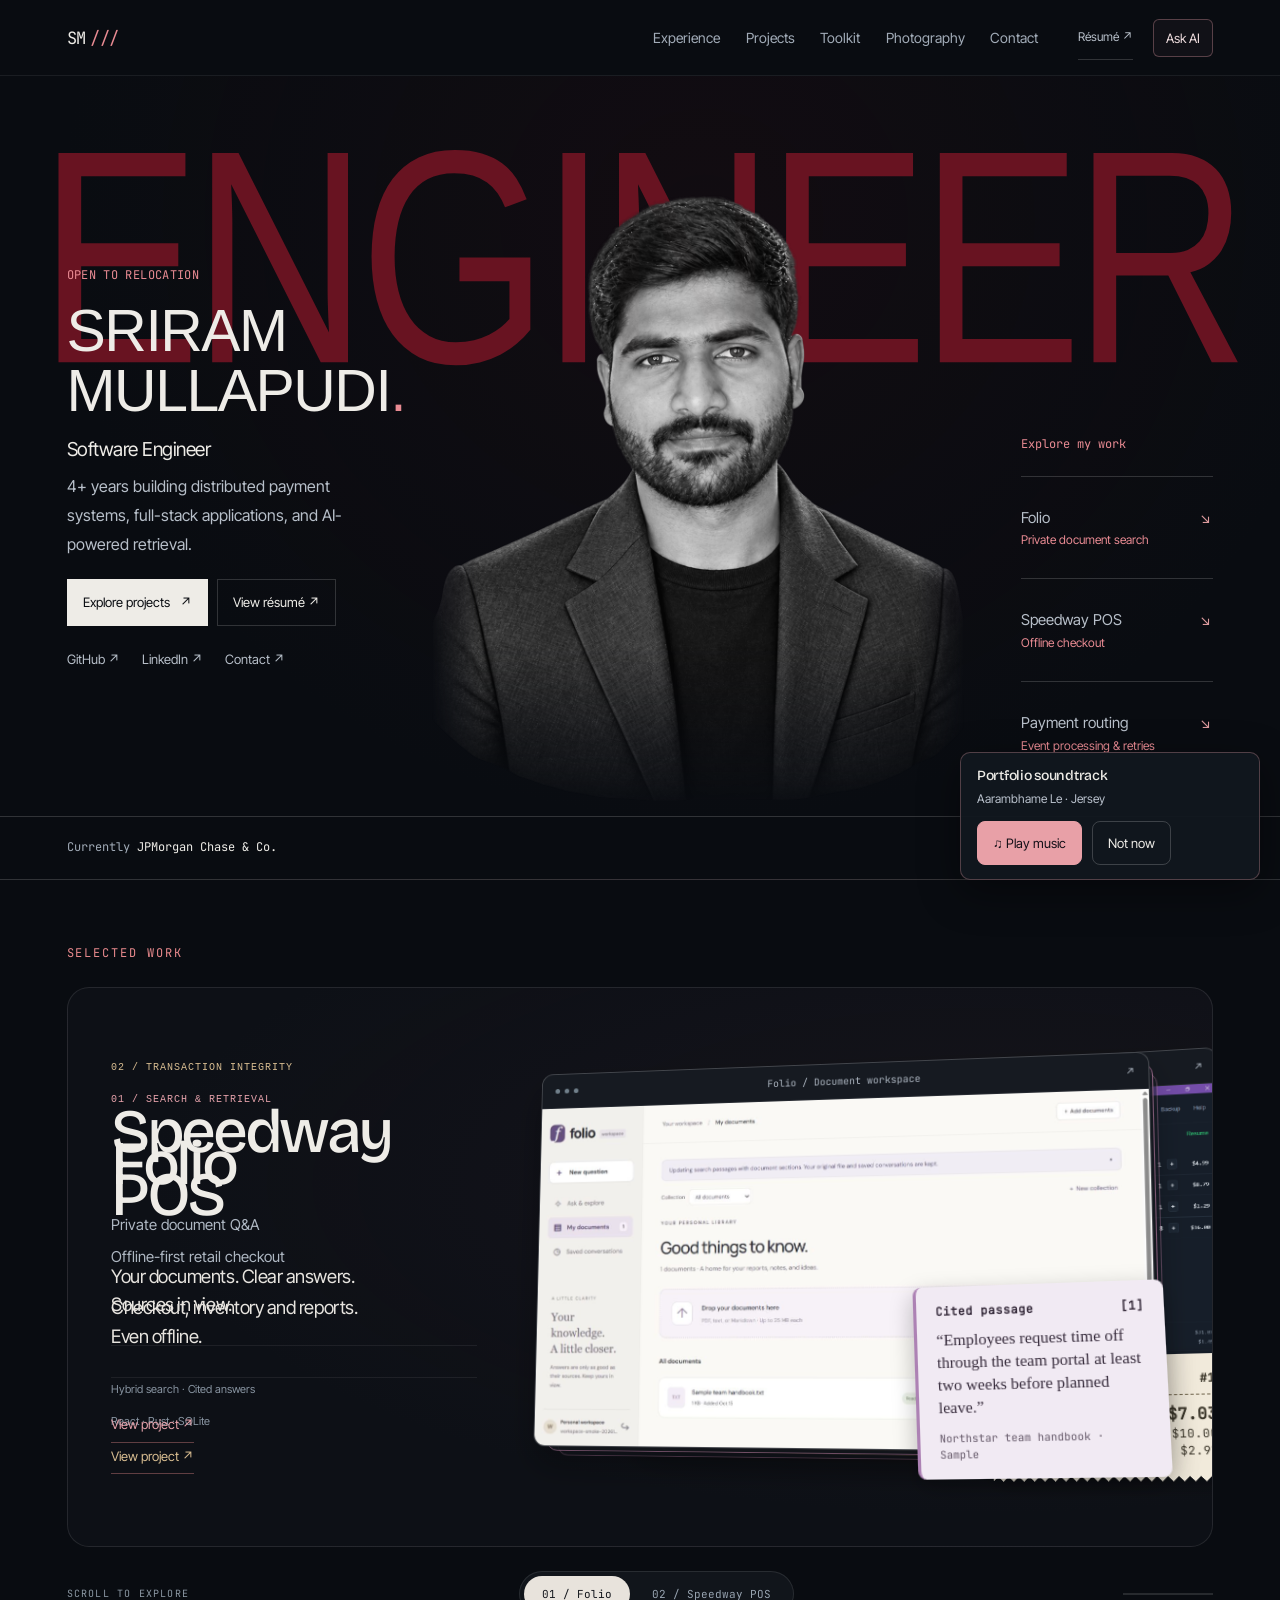
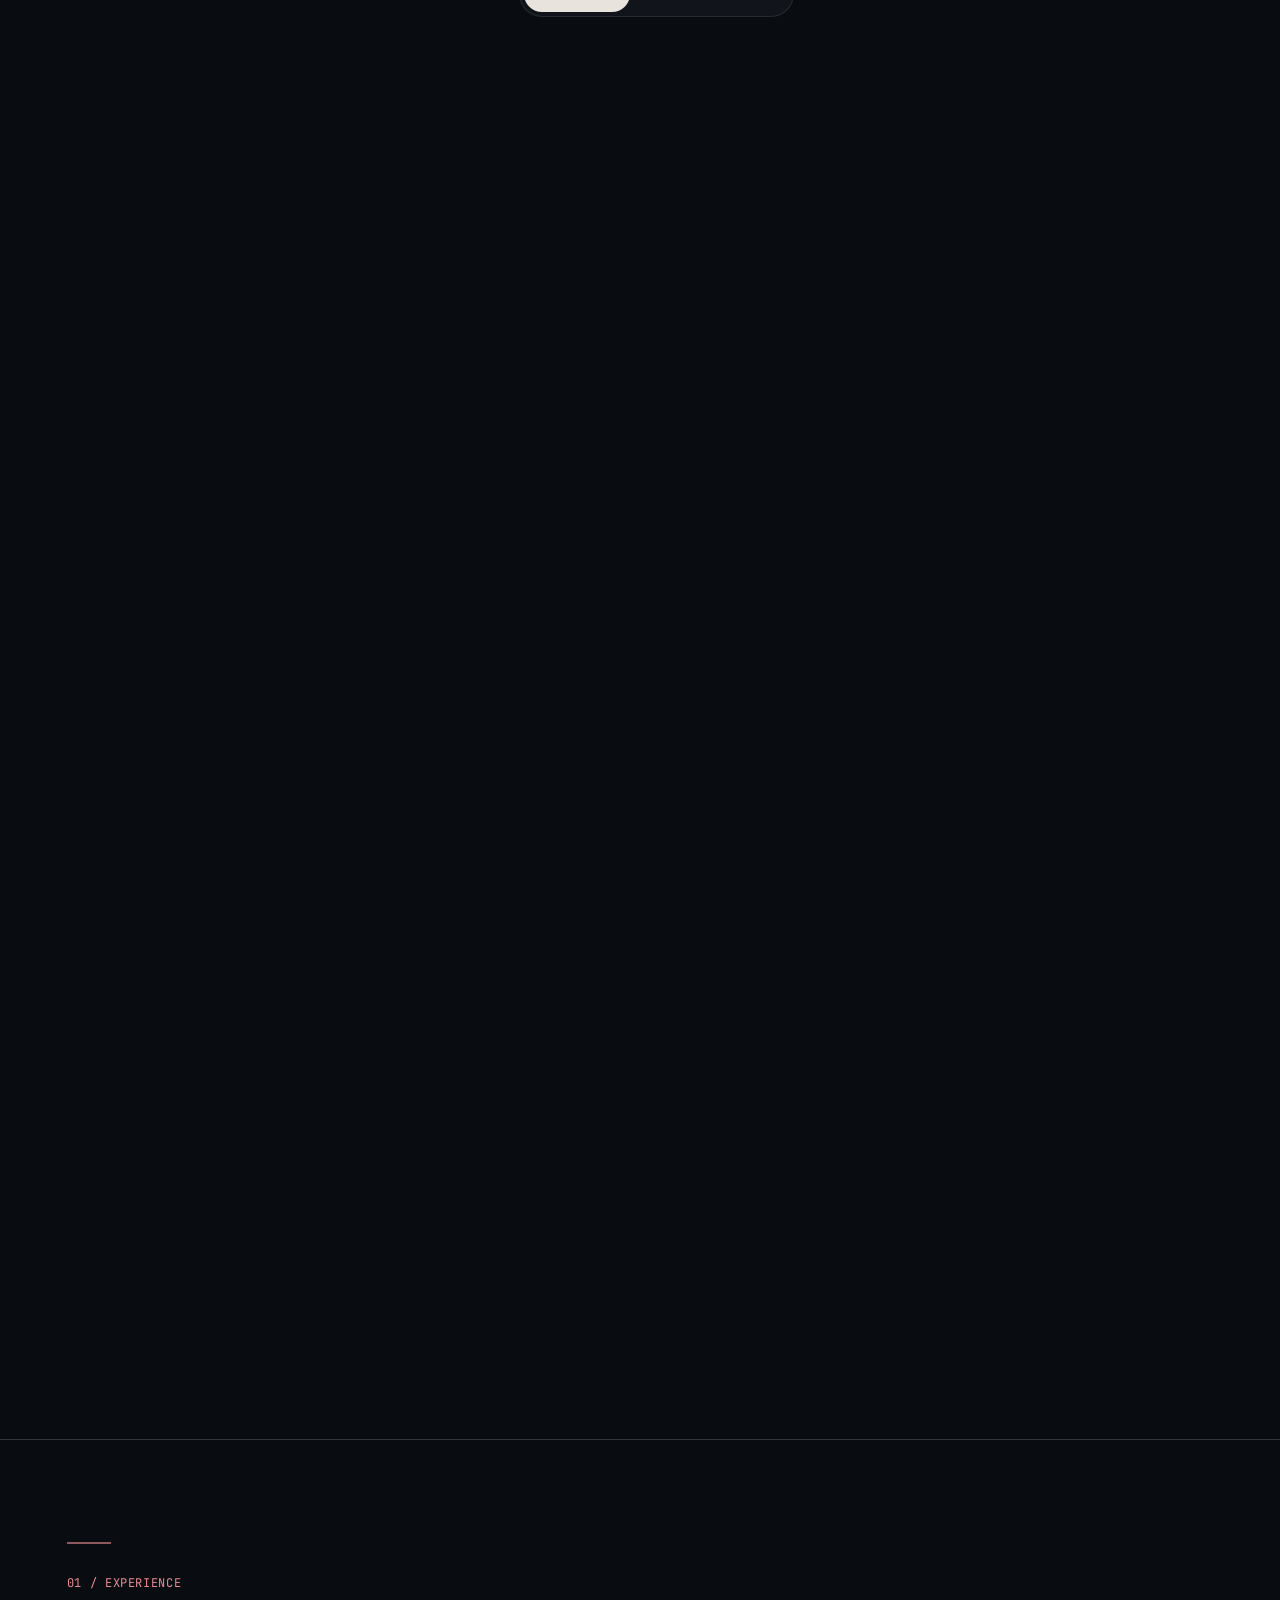
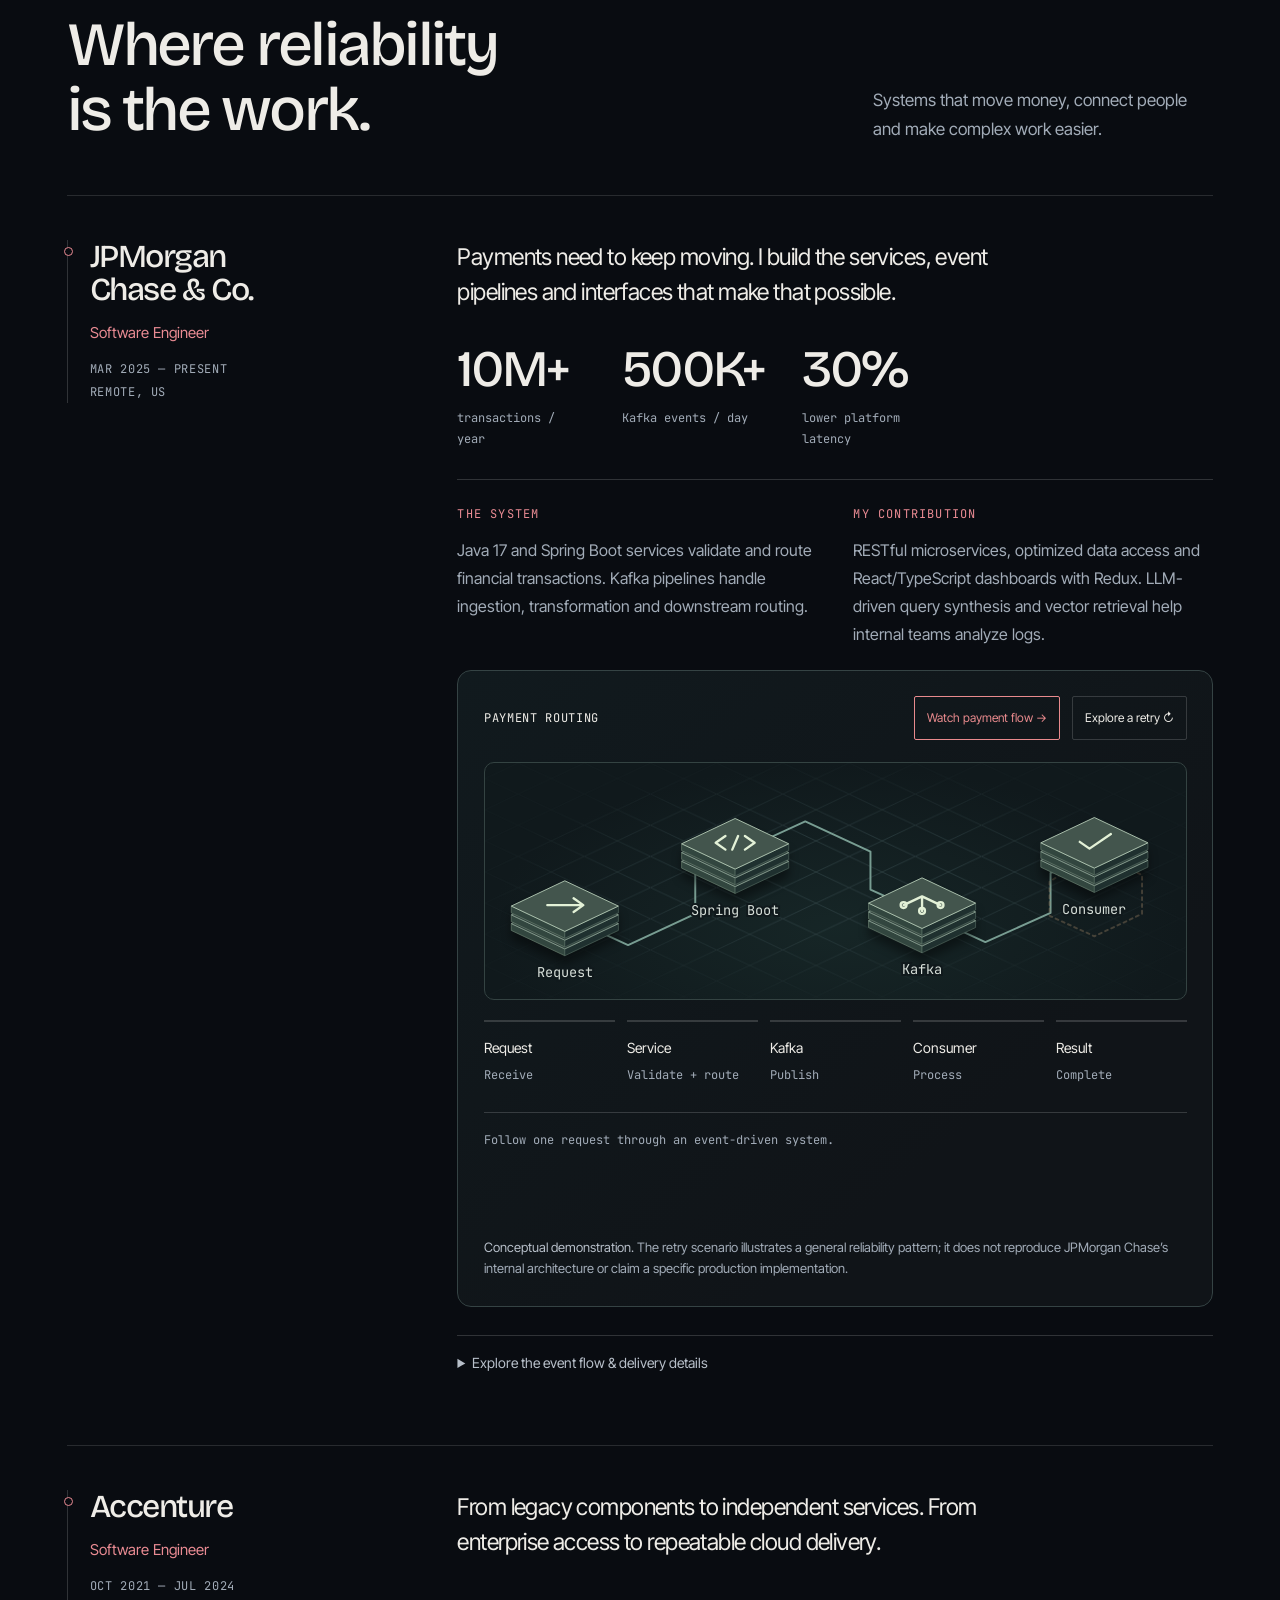
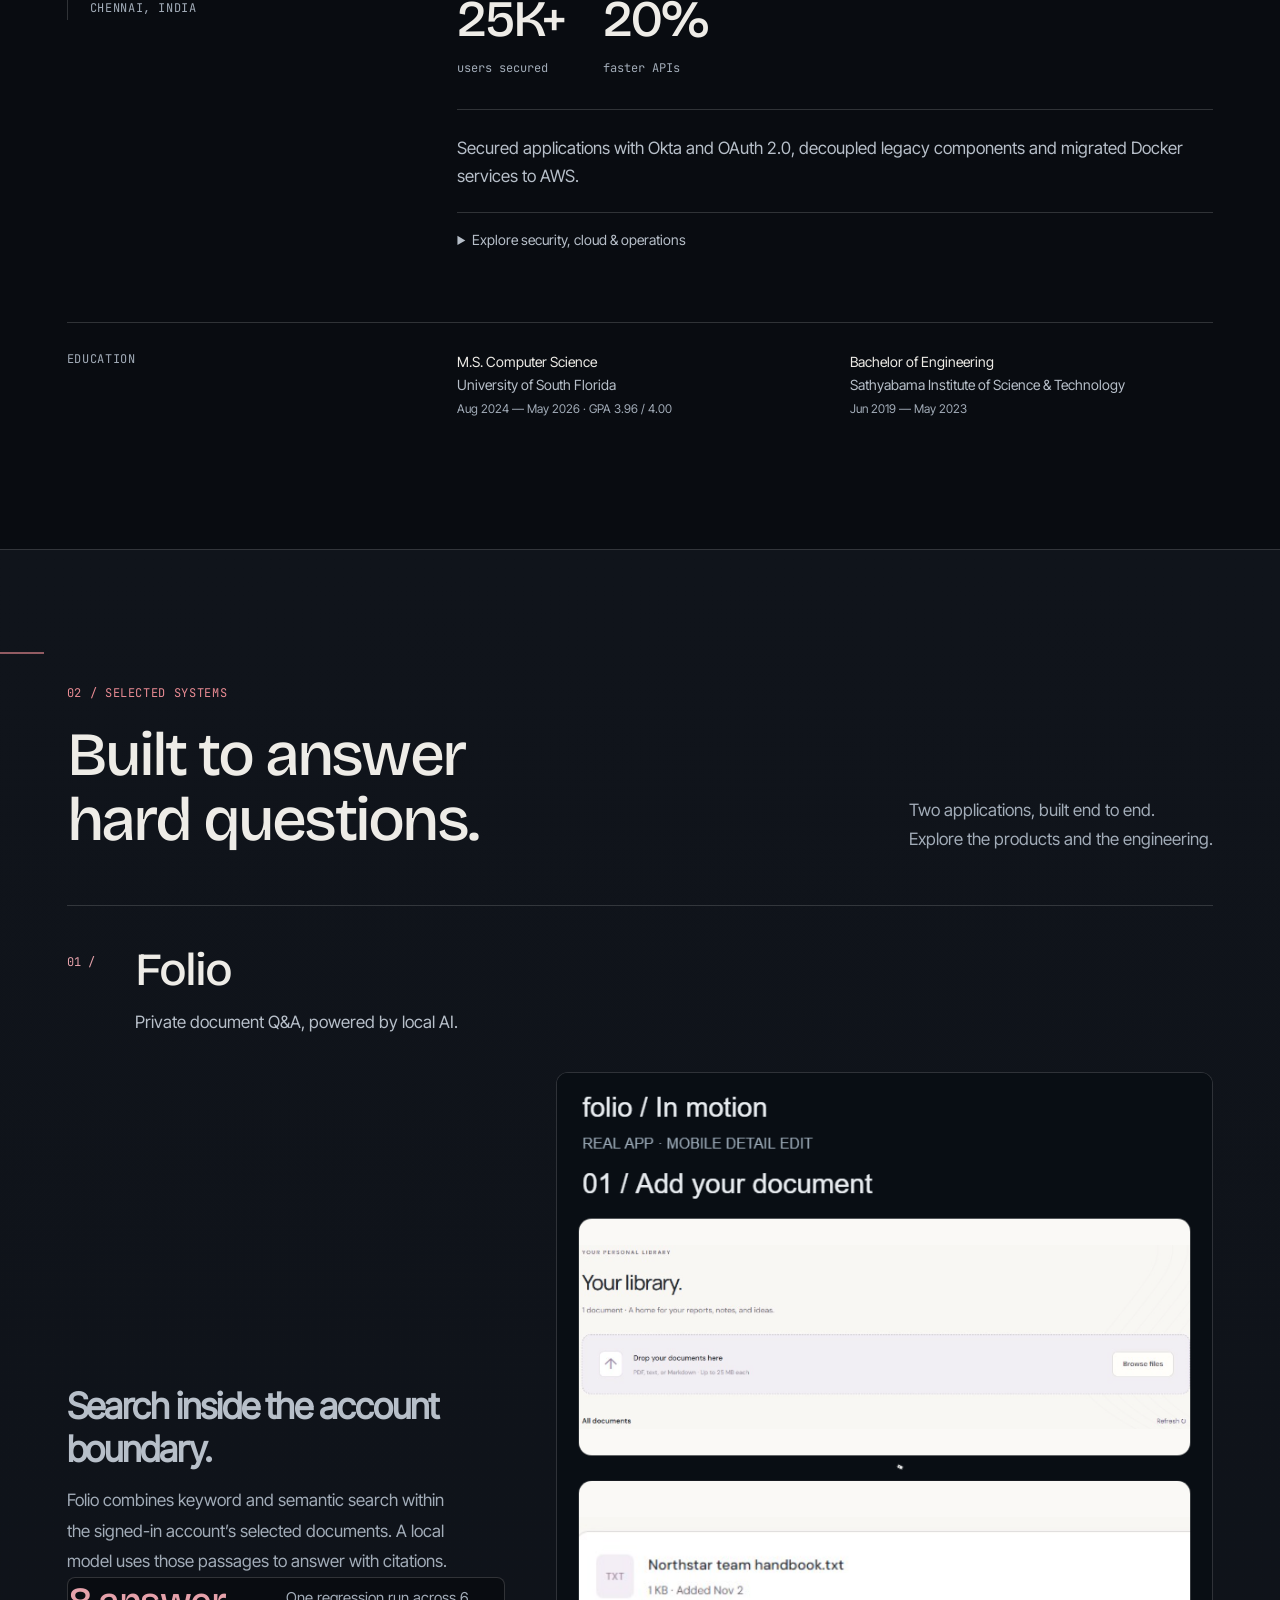
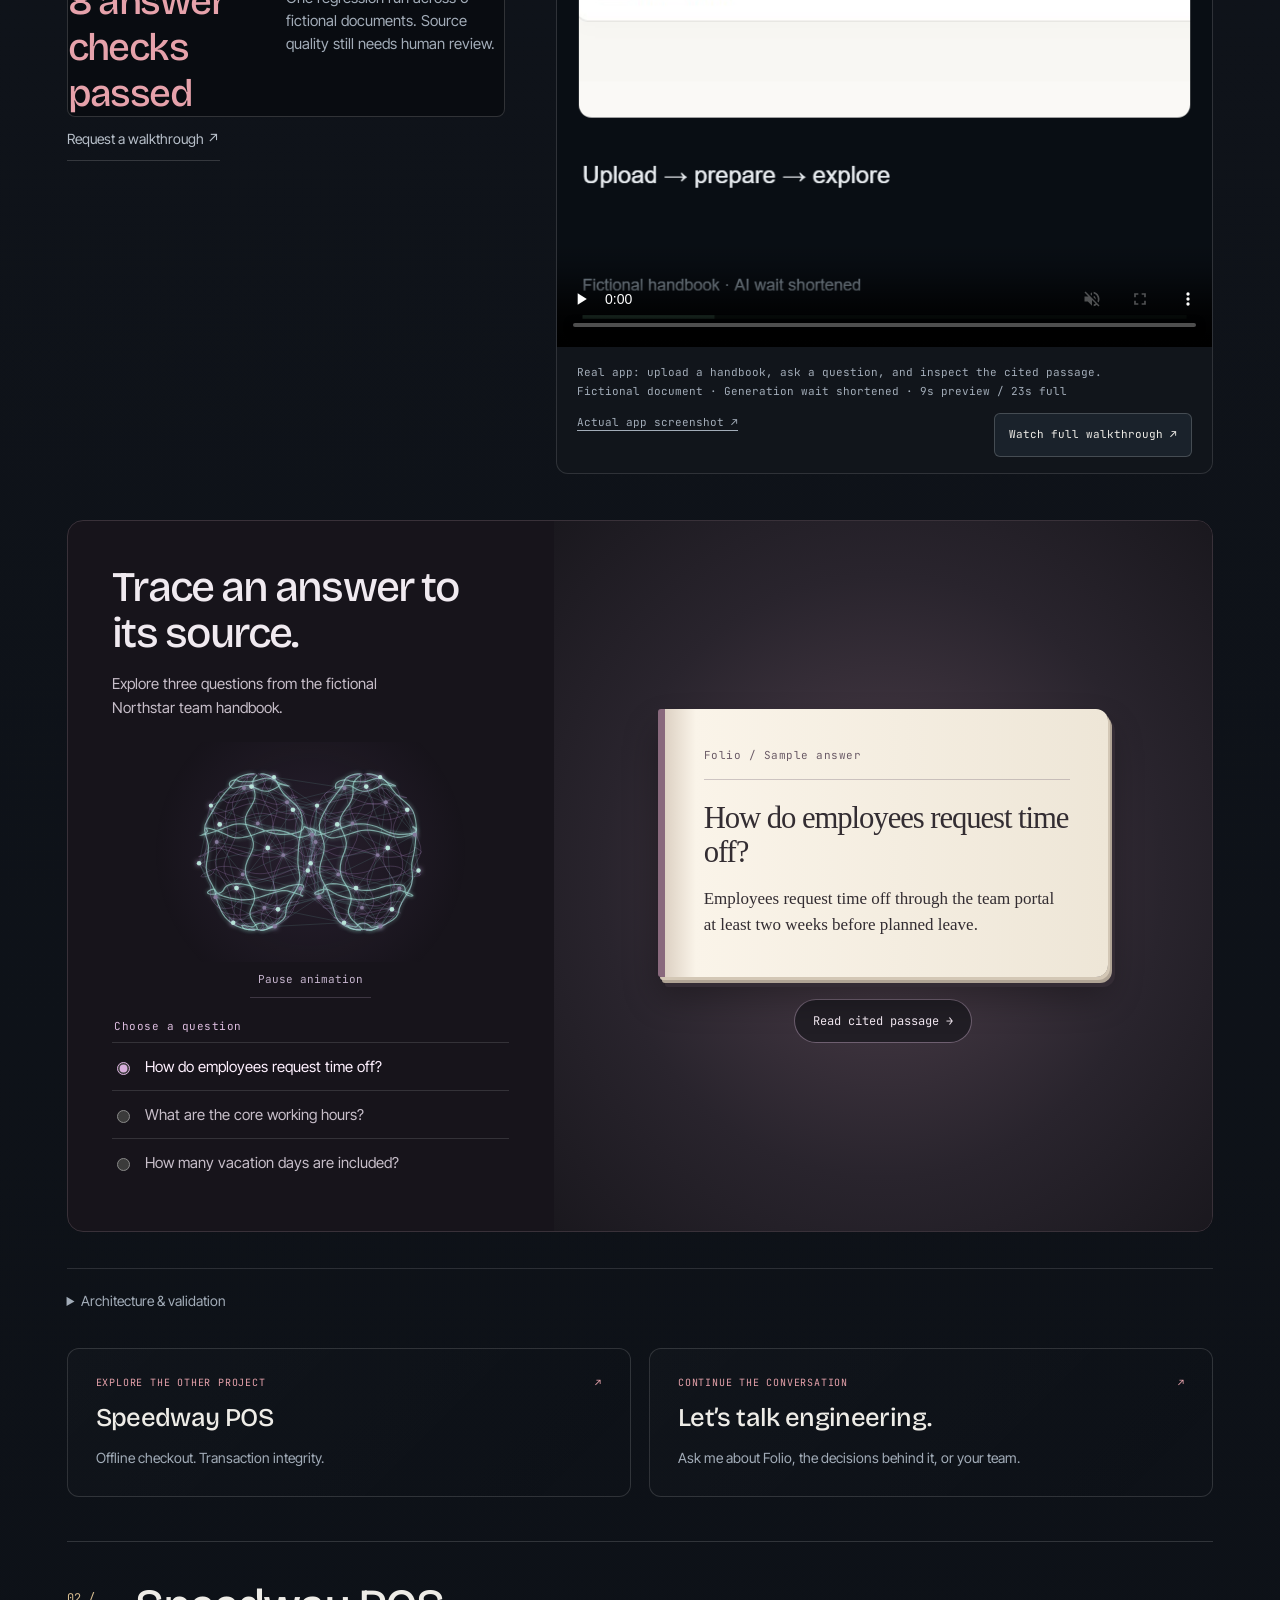
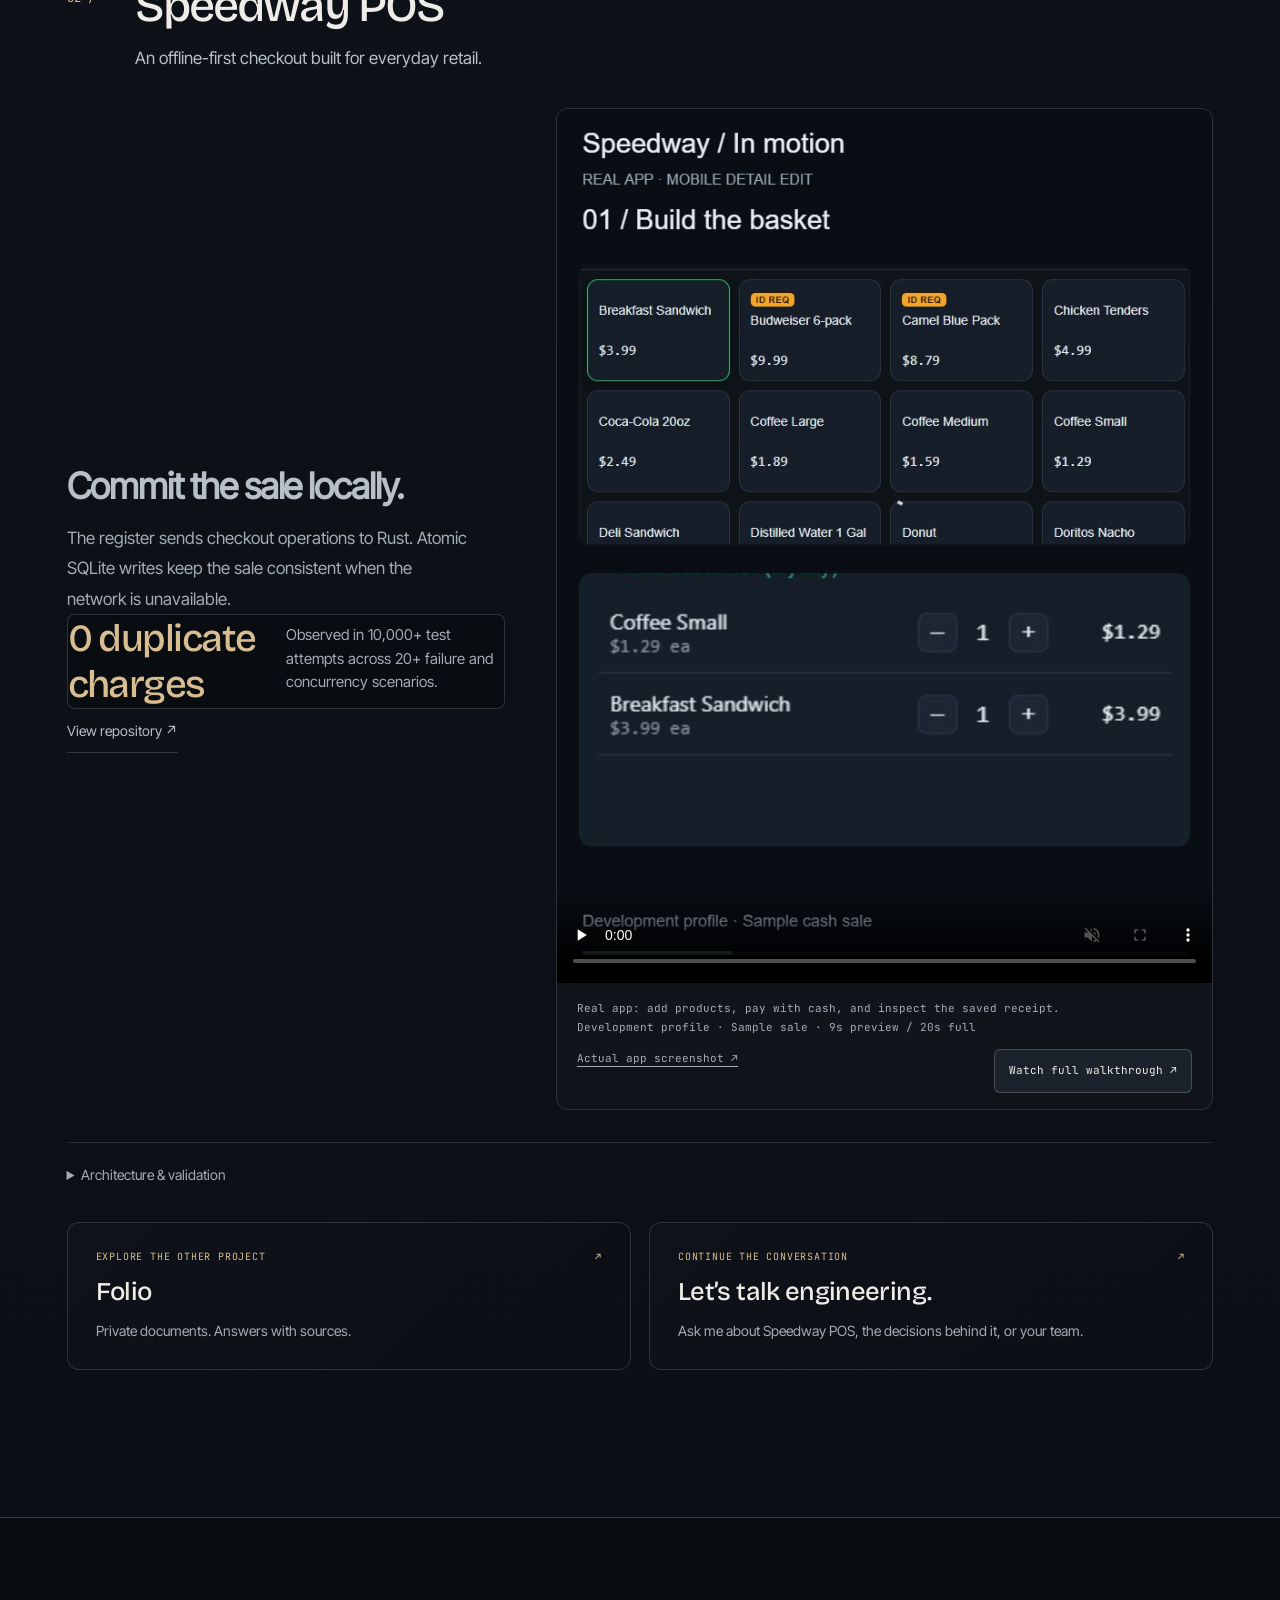
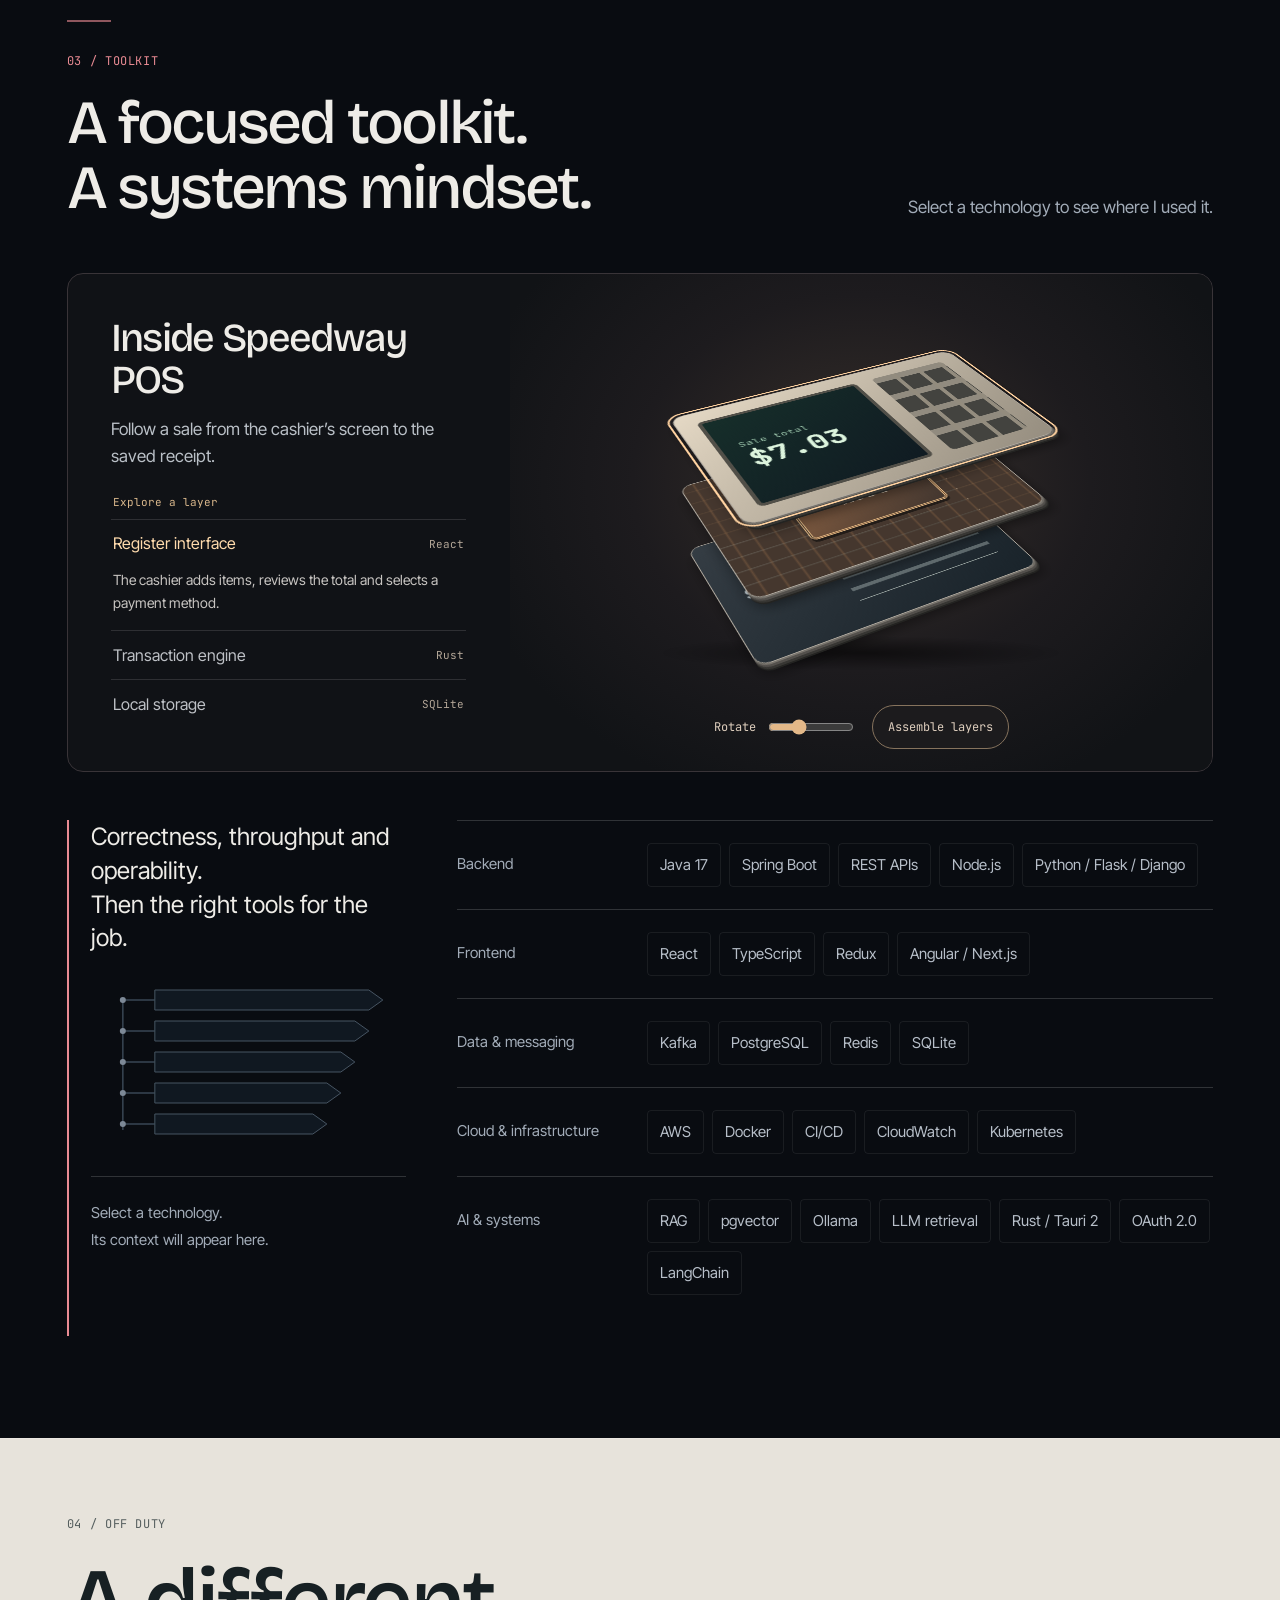
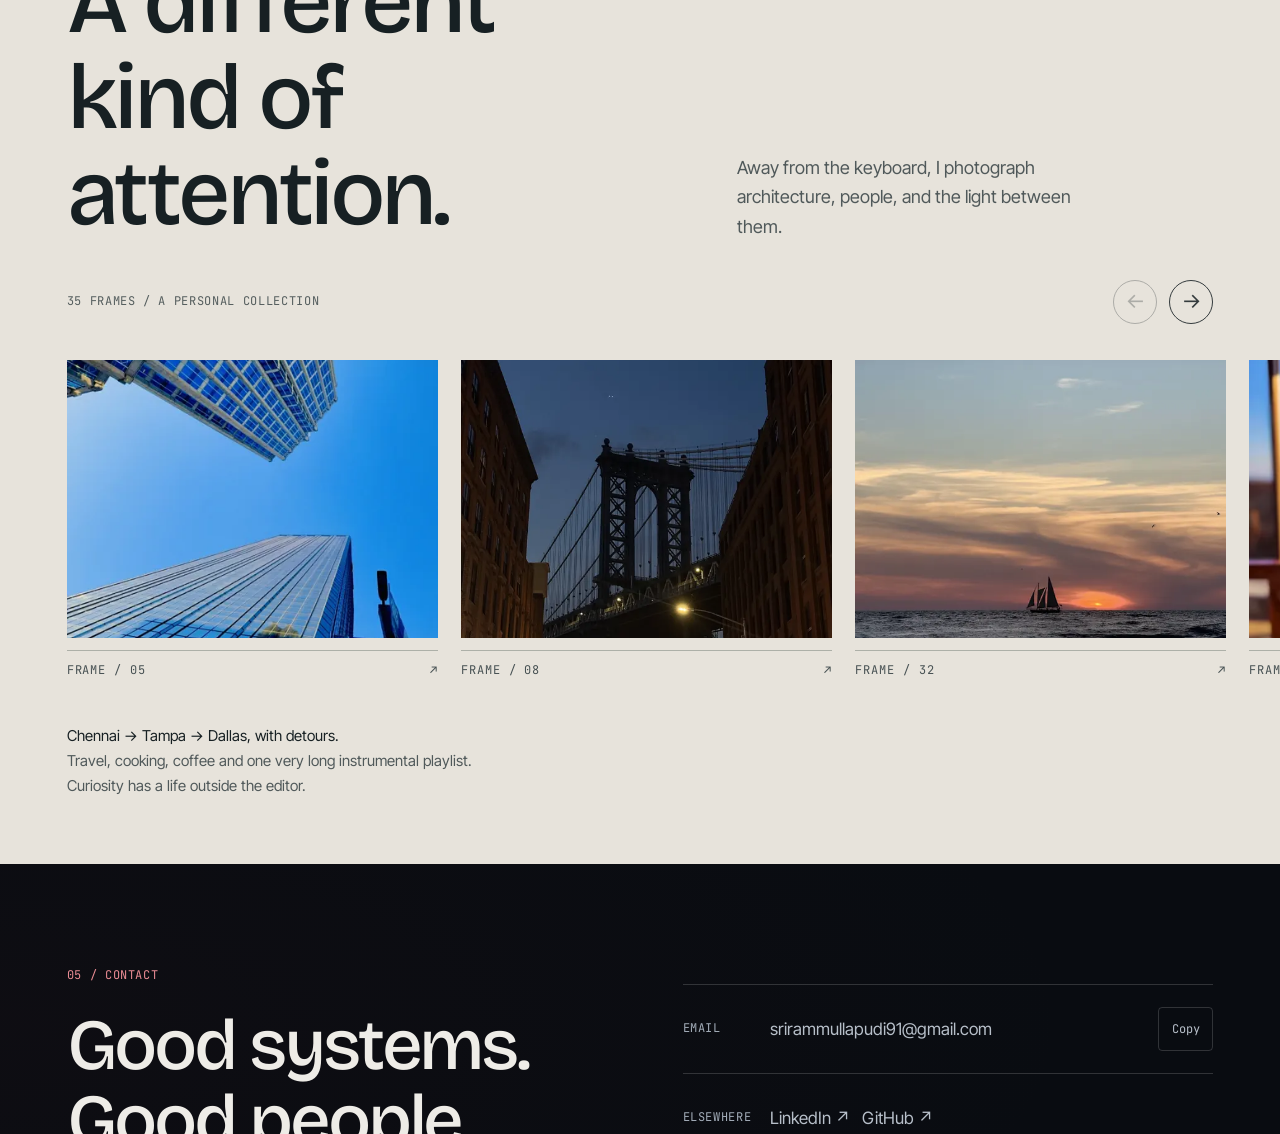
==== commit 7da44f30: "Add a contextual 3D neural visualization to the Folio source demo" ====
--- a/index.html
+++ b/index.html
@@ -196,7 +196,7 @@
 #life .frame:focus-visible{outline:2px solid #344c54;outline-offset:4px}
 @media(max-width:600px){#life .frame{flex-basis:78vw}#life .frame img{aspect-ratio:1}}</style><style>
 .hero-aside li{padding:0}.hero-aside li:before{display:none}.hero-aside li a{position:relative;display:grid;gap:2px;padding:11px 20px 11px 0;text-decoration:none;color:inherit}.hero-aside li a:after{content:'↘';position:absolute;right:1px;top:12px;color:#dc9a9d}.hero-aside li strong{font-size:15px;color:var(--text);font-weight:500}.hero-aside li span{font-size:12px;color:var(--second)}.hero-aside li a:is(:hover,:focus-visible) strong{text-decoration:underline;text-underline-offset:3px}
-</style><link rel="stylesheet" href="portfolio-v3-assets/assistant.css?v=20261115"/></head><body><svg aria-hidden="true" height="0" style="position:absolute" width="0"><defs><clippath clipPathUnits="objectBoundingBox" id="portrait-outline"><path d="M.247 .231 C.237 .18 .269 .117 .326 .093 C.37 .053 .47 .048 .54 .06 C.61 .059 .675 .095 .694 .15 C.712 .193 .696 .246 .685 .286 C.693 .318 .676 .365 .659 .377 C.648 .423 .617 .461 .602 .477 L.612 .513 C.70 .535 .79 .574 .87 .609 Q.94 .643 1 .672 L1 1 L0 1 L0 .683 Q.07 .639 .15 .61 Q.24 .567 .345 .526 L.357 .465 C.323 .442 .301 .405 .294 .366 Q.269 .348 .277 .298 Q.252 .27 .247 .231Z"></path></clippath></defs></svg>
+</style><link rel="stylesheet" href="portfolio-v3-assets/assistant.css?v=20261115"/><link rel="stylesheet" href="portfolio-v3-assets/folio-neural.css"/></head><body><svg aria-hidden="true" height="0" style="position:absolute" width="0"><defs><clippath clipPathUnits="objectBoundingBox" id="portrait-outline"><path d="M.247 .231 C.237 .18 .269 .117 .326 .093 C.37 .053 .47 .048 .54 .06 C.61 .059 .675 .095 .694 .15 C.712 .193 .696 .246 .685 .286 C.693 .318 .676 .365 .659 .377 C.648 .423 .617 .461 .602 .477 L.612 .513 C.70 .535 .79 .574 .87 .609 Q.94 .643 1 .672 L1 1 L0 1 L0 .683 Q.07 .639 .15 .61 Q.24 .567 .345 .526 L.357 .465 C.323 .442 .301 .405 .294 .366 Q.269 .348 .277 .298 Q.252 .27 .247 .231Z"></path></clippath></defs></svg>
 <a class="skip" href="#main">Skip to content</a>
 <nav aria-label="Primary" class="nav"><div class="wrap nav-inner">
 <a aria-label="SM /// — Sriram Mullapudi home" class="mark" href="#hero">SM <span>///</span></a>
@@ -228,6 +228,7 @@
 <div class="product-overview case-opening"><div class="product-copy"><h4>Search inside the account boundary.</h4><p>Folio combines keyword and semantic search within the signed-in account’s selected documents. A local model uses those passages to answer with citations.</p><div class="case-evidence"><strong>8 answer checks passed</strong><p>One regression run across 6 fictional documents. Source quality still needs human review.</p></div><a class="text-link" href="#contact">Request a walkthrough ↗</a></div><figure class="product-preview product-film"><video class="product-video" controls muted loop playsinline preload="none" width="1440" height="900" poster="portfolio-v3-assets/folio-recorded-poster.png" data-film="folio" aria-label="Folio real app document and citation recording" aria-describedby="folio-film-caption"><source src="portfolio-v3-assets/folio-mobile-preview.mp4" type="video/mp4" media="(max-width: 700px)"/><source src="portfolio-v3-assets/folio-preview.mp4" type="video/mp4"/>Your browser cannot play this video. <a href="portfolio-v3-assets/folio-recorded.webm">Download the walkthrough</a>.</video><figcaption id="folio-film-caption"><span>Real app: upload a handbook, ask a question, and inspect the cited passage.<br/>Fictional document · Generation wait shortened · 9s preview / 23s full</span><a href="portfolio-v3-assets/folio-workspace.png" target="_blank" rel="noopener">Actual app screenshot ↗</a><button class="film-watch" type="button" data-watch-video="folio">Watch full walkthrough ↗</button></figcaption></figure></div>
 <section id="folio-reader" class="folio-reader" aria-labelledby="folio-reader-title">
  <div class="reader-questions"><h4 id="folio-reader-title">Trace an answer to its source.</h4><p>Explore three questions from the fictional Northstar team handbook.</p>
+ <figure class="neural-visual" role="group" aria-label="Conceptual three-dimensional neural network" hidden><canvas aria-hidden="true"></canvas><button type="button" aria-pressed="false">Play animation</button></figure>
  <fieldset hidden><legend>Choose a question</legend>
  <label><input type="radio" name="folio-question" value="leave" checked/><span>How do employees request time off?</span></label>
  <label><input type="radio" name="folio-question" value="hours"/><span>What are the core working hours?</span></label>
@@ -442,4 +443,4 @@
  function pause(){document.documentElement.classList.toggle('tab-paused',document.hidden);if(document.hidden||reduce.matches)pending.forEach(a=>a.cancel())}
  document.addEventListener('visibilitychange',pause);reduce.addEventListener('change',pause);
 })();
-</script><script src="portfolio-v3-assets/register-study.js"></script><script>(()=>{const scene=document.querySelector('.night-scene'),button=scene.querySelector('button'),reduce=matchMedia('(prefers-reduced-motion:reduce)');let visible=false,paused=false;function sync(){scene.classList.toggle('scene-paused',paused||!visible||document.hidden||reduce.matches);button.textContent=reduce.matches?'Still scene':paused?'Play scene ▷':'Pause scene Ⅱ';button.disabled=reduce.matches;button.setAttribute('aria-pressed',String(paused))}button.addEventListener('click',()=>{paused=!paused;sync()});new IntersectionObserver(e=>{visible=e[0].isIntersecting;sync()}).observe(scene);document.addEventListener('visibilitychange',sync);reduce.addEventListener('change',sync);sync()})();</script><script>(()=>{const hero=document.querySelector('#hero'),portrait=hero.querySelector('.hero-portrait'),reduce=matchMedia('(prefers-reduced-motion:reduce)');let visible=true;function reset(){portrait.style.setProperty('--portrait-x','0px');portrait.style.setProperty('--portrait-y','0px');hero.style.setProperty('--hero-type-x','0px');hero.style.setProperty('--hero-type-y','0px')}hero.addEventListener('pointermove',e=>{if(reduce.matches||e.pointerType!=='mouse')return;const r=hero.getBoundingClientRect();portrait.style.setProperty('--portrait-x',((e.clientX-r.left)/r.width-.5)*9+'px');portrait.style.setProperty('--portrait-y',((e.clientY-r.top)/r.height-.5)*6+'px');hero.style.setProperty('--hero-type-x',((e.clientX-r.left)/r.width-.5)*-4+'px');hero.style.setProperty('--hero-type-y',((e.clientY-r.top)/r.height-.5)*-3+'px')});hero.addEventListener('pointerleave',reset);function sync(){portrait.classList.toggle('avatar-paused',!visible||document.hidden||reduce.matches);if(reduce.matches)reset()}new IntersectionObserver(e=>{visible=e[0].isIntersecting;sync()}).observe(hero);document.addEventListener('visibilitychange',sync);reduce.addEventListener('change',sync);sync()})();</script><script>document.querySelectorAll('.selected-card').forEach(link=>link.addEventListener('click',()=>{const target=document.querySelector(link.getAttribute('href'));if(target?.matches('.project')){if(target.tagName==='DETAILS')target.open=true;const heading=target.querySelector('h3');heading.setAttribute('tabindex','-1');heading.addEventListener('blur',()=>heading.removeAttribute('tabindex'),{once:true});requestAnimationFrame(()=>heading.focus({preventScroll:true}))}}));</script><script src="portfolio-v3-assets/ui-craft.js?v=5"></script><script src="portfolio-v3-assets/scroll-story.js?v=4"></script><dialog id="product-cinema" aria-labelledby="cinema-title"><div class="cinema-head"><h2 id="cinema-title">Product walkthrough</h2><button type="button" class="cinema-close" aria-label="Close product walkthrough">Close ×</button></div><video controls playsinline preload="none" aria-label="Expanded product walkthrough"></video><p id="cinema-description"></p></dialog><script src="portfolio-v3-assets/product-videos.js?v=20261117"></script><script src="portfolio-v3-assets/ambient-audio.js?v=9"></script><script src="portfolio-v3-assets/folio-reader.js"></script><script src="portfolio-v3-assets/assistant.js?v=20261115"></script></body></html>
+</script><script src="portfolio-v3-assets/register-study.js"></script><script>(()=>{const scene=document.querySelector('.night-scene'),button=scene.querySelector('button'),reduce=matchMedia('(prefers-reduced-motion:reduce)');let visible=false,paused=false;function sync(){scene.classList.toggle('scene-paused',paused||!visible||document.hidden||reduce.matches);button.textContent=reduce.matches?'Still scene':paused?'Play scene ▷':'Pause scene Ⅱ';button.disabled=reduce.matches;button.setAttribute('aria-pressed',String(paused))}button.addEventListener('click',()=>{paused=!paused;sync()});new IntersectionObserver(e=>{visible=e[0].isIntersecting;sync()}).observe(scene);document.addEventListener('visibilitychange',sync);reduce.addEventListener('change',sync);sync()})();</script><script>(()=>{const hero=document.querySelector('#hero'),portrait=hero.querySelector('.hero-portrait'),reduce=matchMedia('(prefers-reduced-motion:reduce)');let visible=true;function reset(){portrait.style.setProperty('--portrait-x','0px');portrait.style.setProperty('--portrait-y','0px');hero.style.setProperty('--hero-type-x','0px');hero.style.setProperty('--hero-type-y','0px')}hero.addEventListener('pointermove',e=>{if(reduce.matches||e.pointerType!=='mouse')return;const r=hero.getBoundingClientRect();portrait.style.setProperty('--portrait-x',((e.clientX-r.left)/r.width-.5)*9+'px');portrait.style.setProperty('--portrait-y',((e.clientY-r.top)/r.height-.5)*6+'px');hero.style.setProperty('--hero-type-x',((e.clientX-r.left)/r.width-.5)*-4+'px');hero.style.setProperty('--hero-type-y',((e.clientY-r.top)/r.height-.5)*-3+'px')});hero.addEventListener('pointerleave',reset);function sync(){portrait.classList.toggle('avatar-paused',!visible||document.hidden||reduce.matches);if(reduce.matches)reset()}new IntersectionObserver(e=>{visible=e[0].isIntersecting;sync()}).observe(hero);document.addEventListener('visibilitychange',sync);reduce.addEventListener('change',sync);sync()})();</script><script>document.querySelectorAll('.selected-card').forEach(link=>link.addEventListener('click',()=>{const target=document.querySelector(link.getAttribute('href'));if(target?.matches('.project')){if(target.tagName==='DETAILS')target.open=true;const heading=target.querySelector('h3');heading.setAttribute('tabindex','-1');heading.addEventListener('blur',()=>heading.removeAttribute('tabindex'),{once:true});requestAnimationFrame(()=>heading.focus({preventScroll:true}))}}));</script><script src="portfolio-v3-assets/ui-craft.js?v=5"></script><script src="portfolio-v3-assets/scroll-story.js?v=4"></script><dialog id="product-cinema" aria-labelledby="cinema-title"><div class="cinema-head"><h2 id="cinema-title">Product walkthrough</h2><button type="button" class="cinema-close" aria-label="Close product walkthrough">Close ×</button></div><video controls playsinline preload="none" aria-label="Expanded product walkthrough"></video><p id="cinema-description"></p></dialog><script src="portfolio-v3-assets/product-videos.js?v=20261117"></script><script src="portfolio-v3-assets/ambient-audio.js?v=9"></script><script src="portfolio-v3-assets/folio-reader.js"></script><script src="portfolio-v3-assets/assistant.js?v=20261115"></script><script src="portfolio-v3-assets/folio-neural.js"></script></body></html>
--- a/portfolio-v3-assets/folio-neural.css
+++ b/portfolio-v3-assets/folio-neural.css
@@ -0,0 +1,25 @@
+.neural-visual {
+  margin: 8px 0 20px;
+  position: relative;
+}
+.neural-visual canvas {
+  display: block;
+  width: 100%;
+  height: 220px;
+}
+.neural-visual button {
+  display: block;
+  margin: 0 auto;
+  background: transparent;
+  border: 0;
+  border-bottom: 1px solid #ad9bb442;
+  min-height: 36px;
+  padding: 4px 8px;
+  color: #c6b5ce;
+  font: 11px var(--mono, monospace);
+  cursor: pointer;
+}
+.neural-visual button:focus-visible {
+  outline: 2px solid #e9c4f0;
+  outline-offset: 3px;
+}
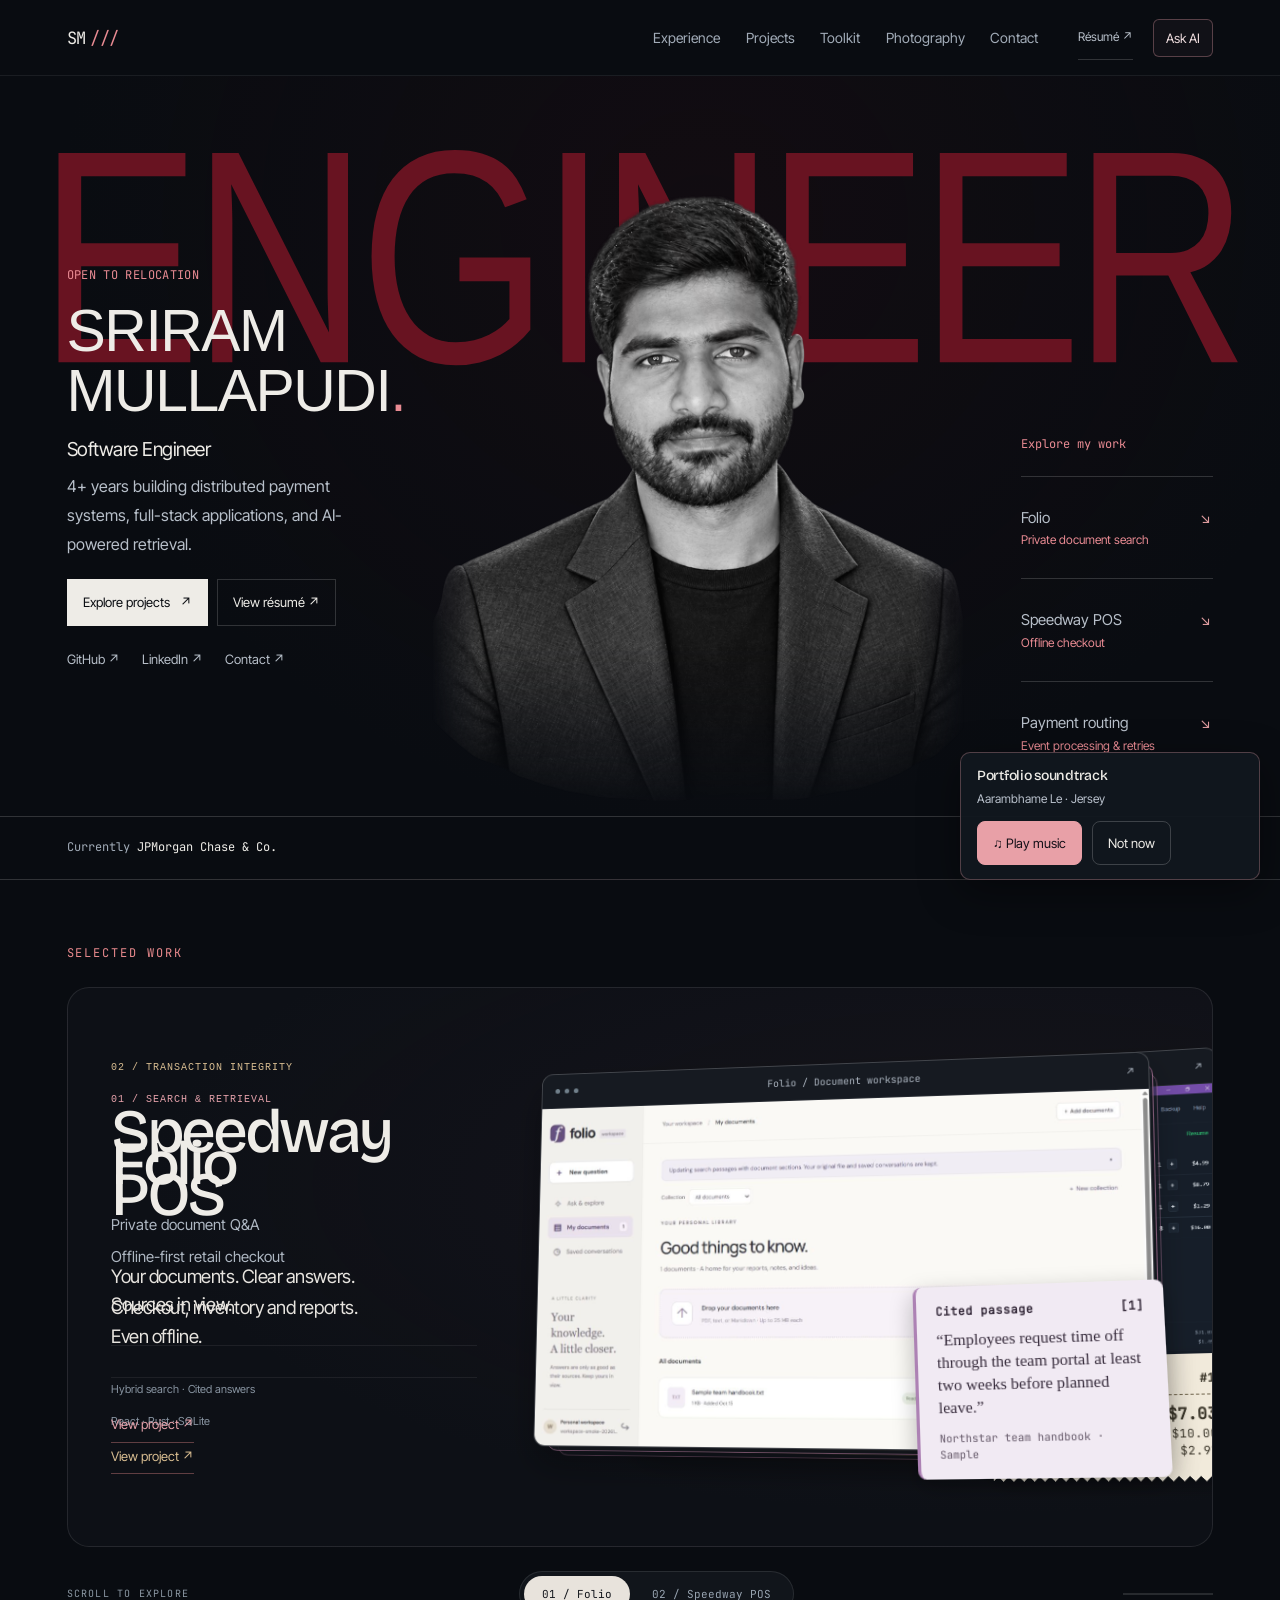
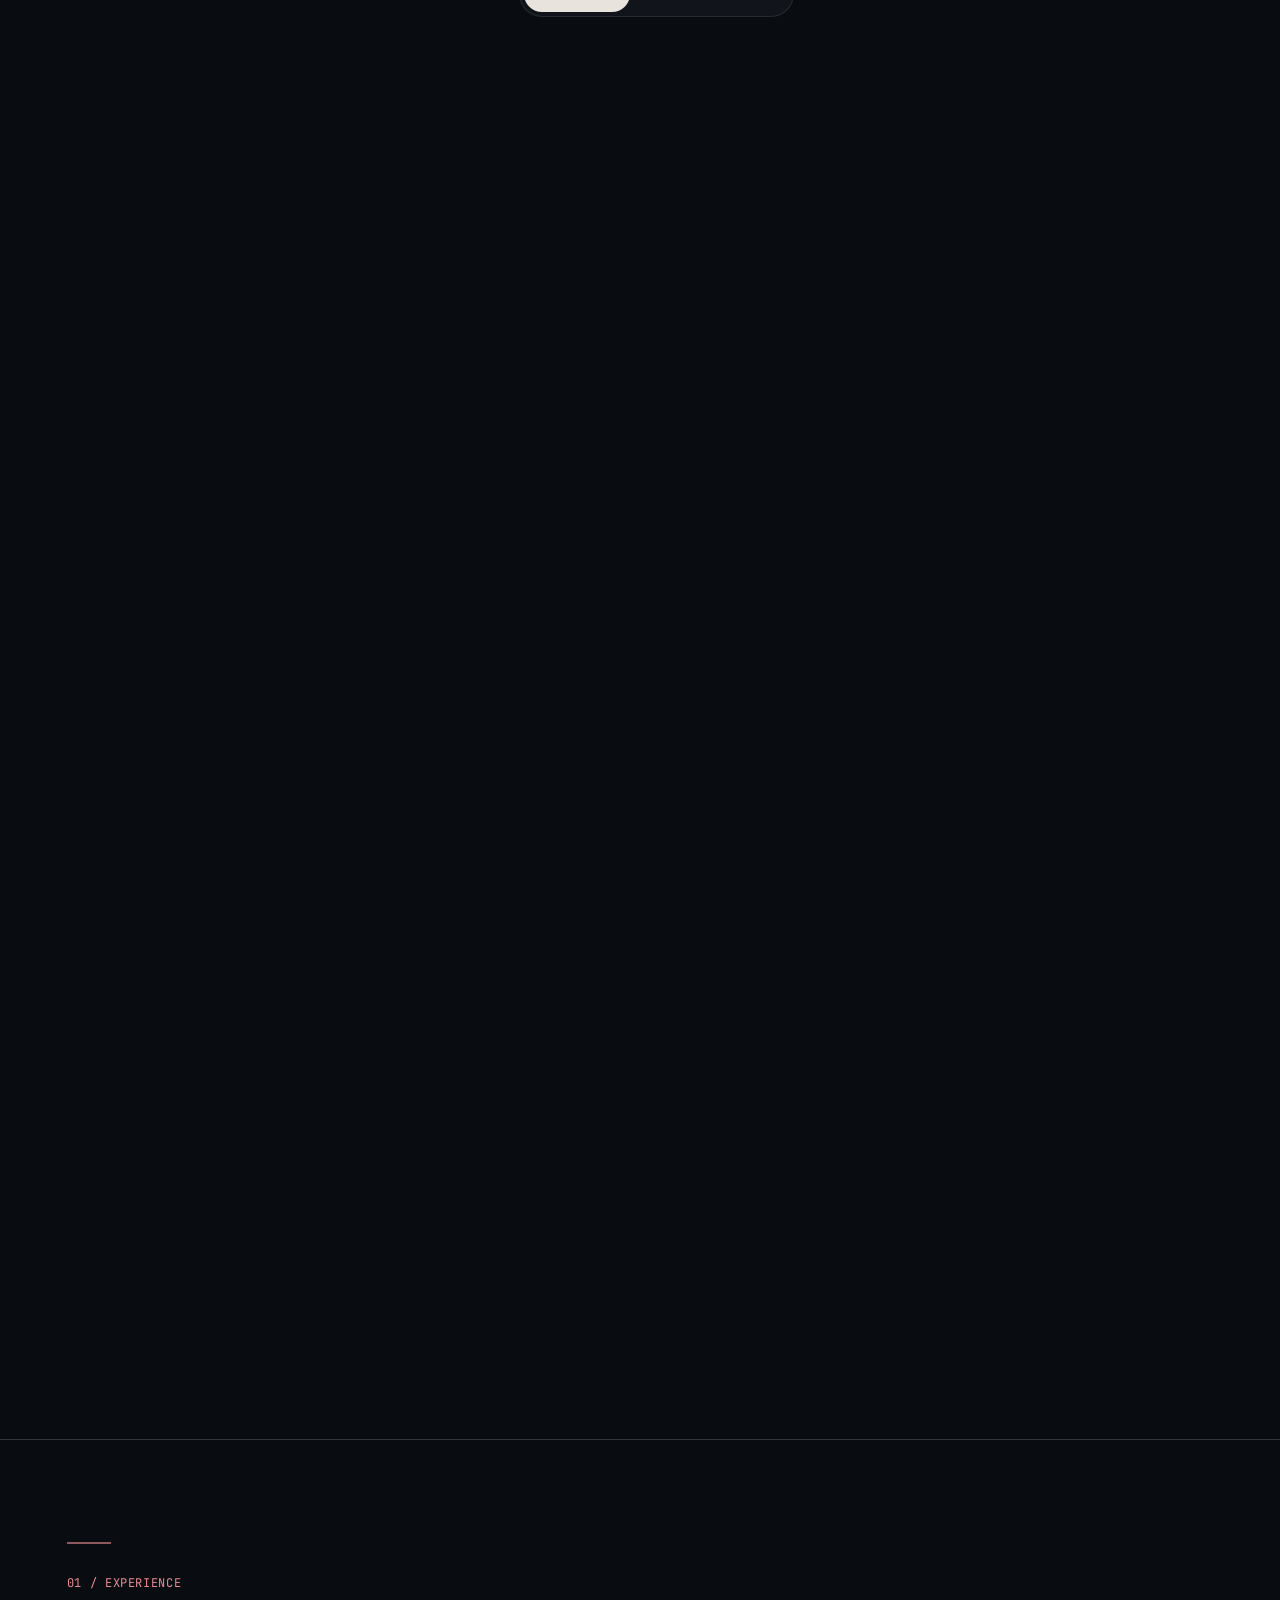
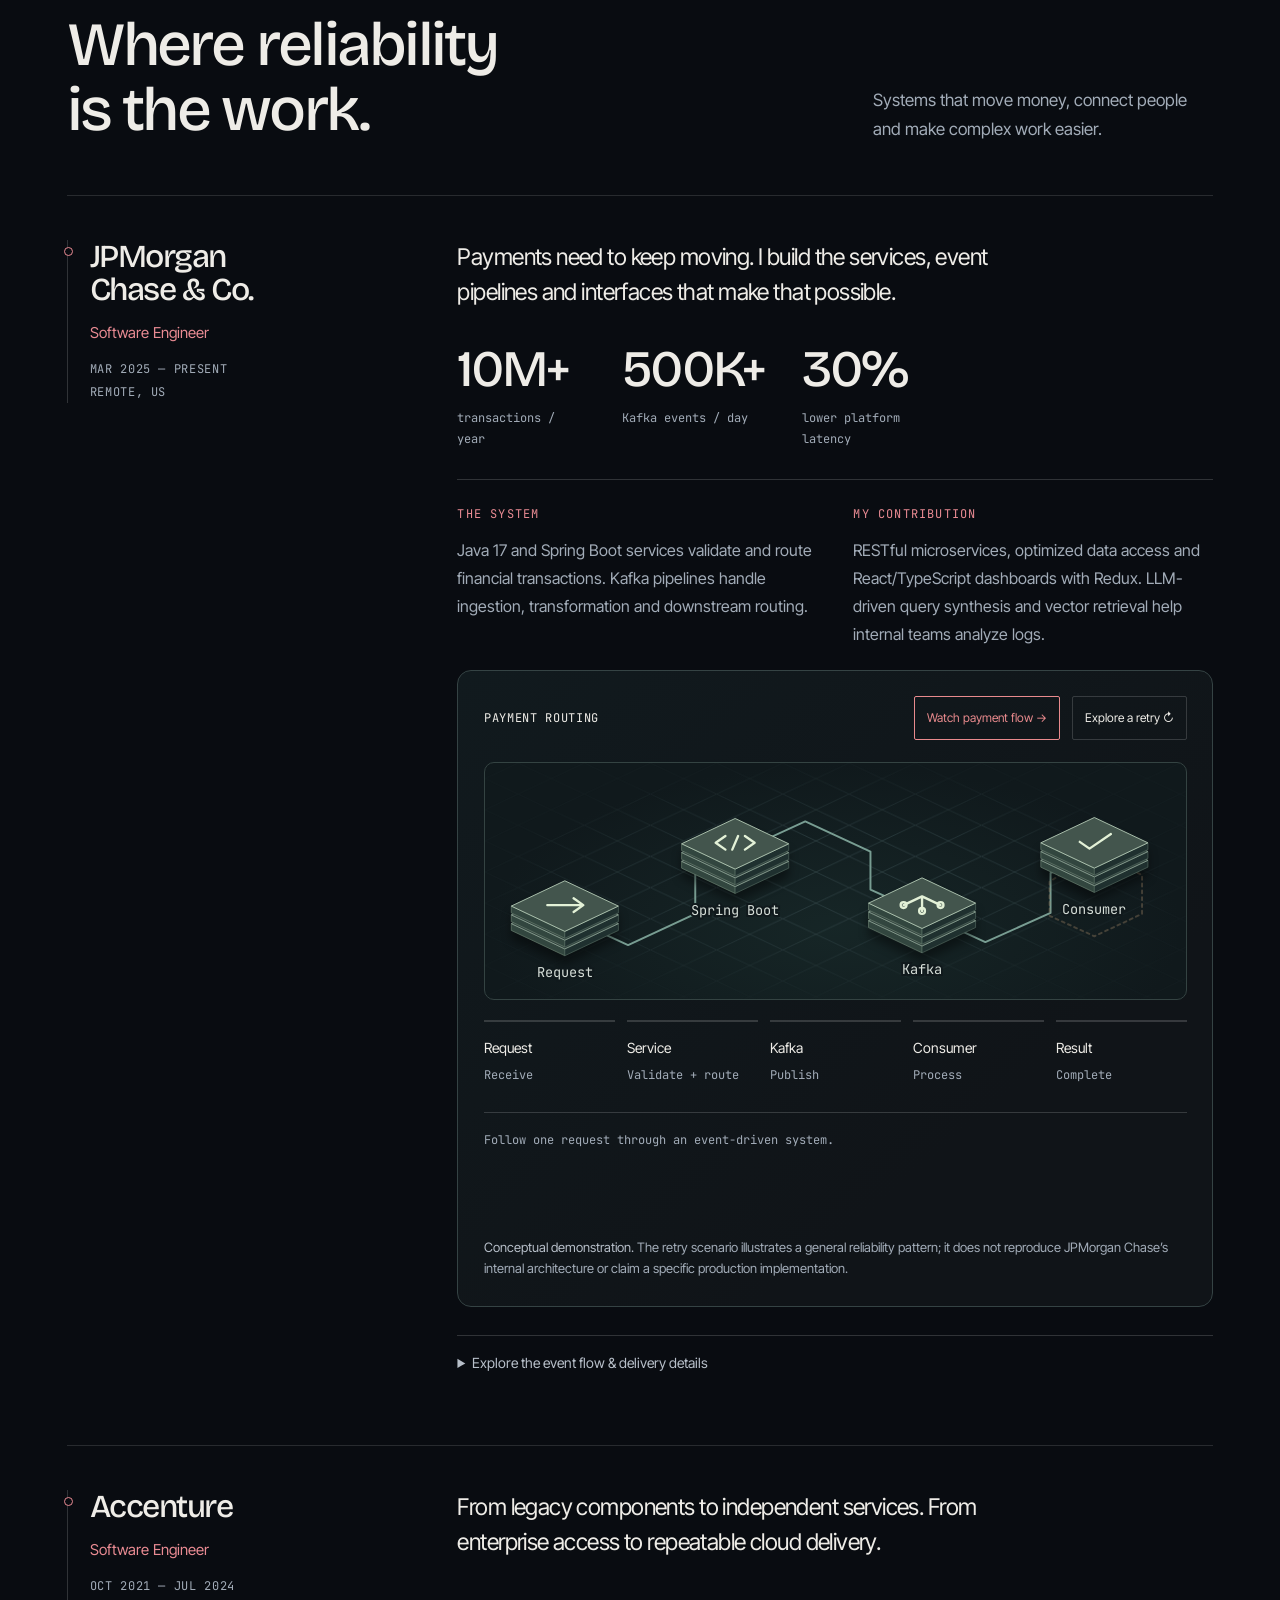
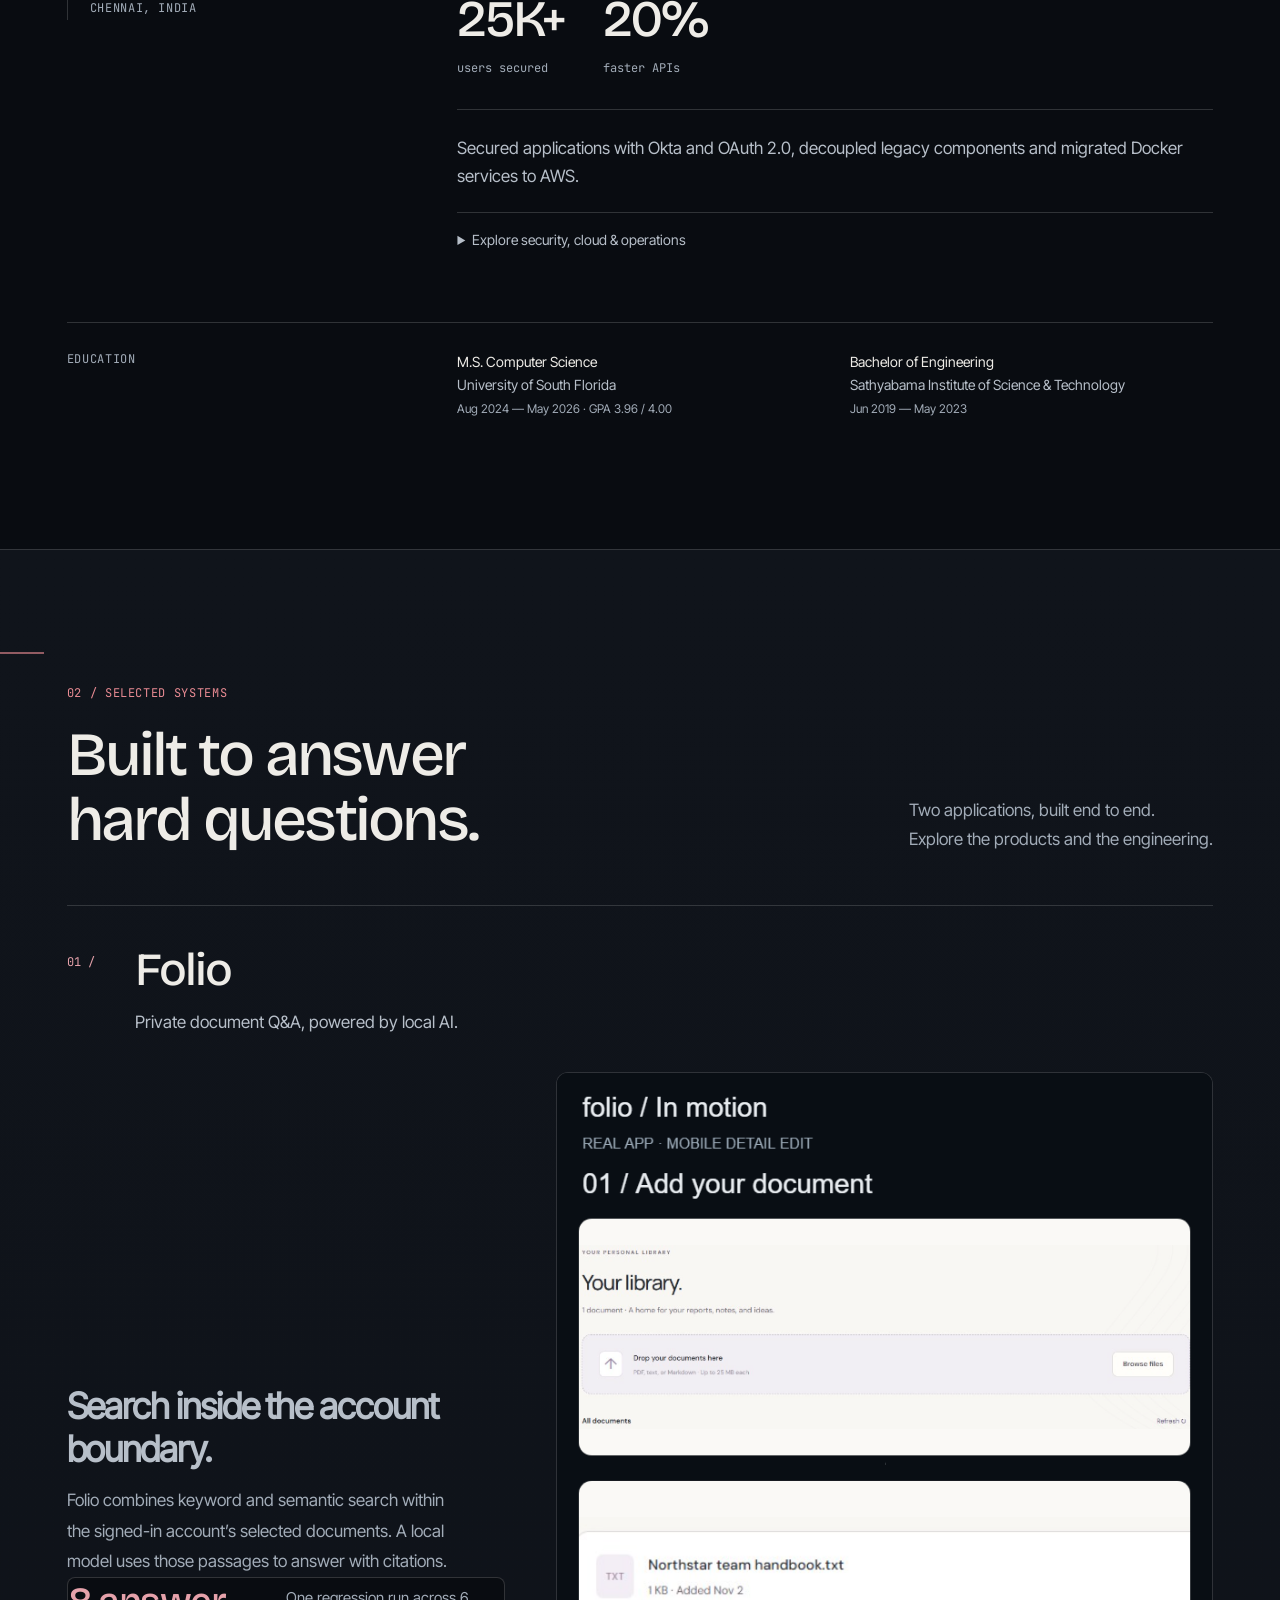
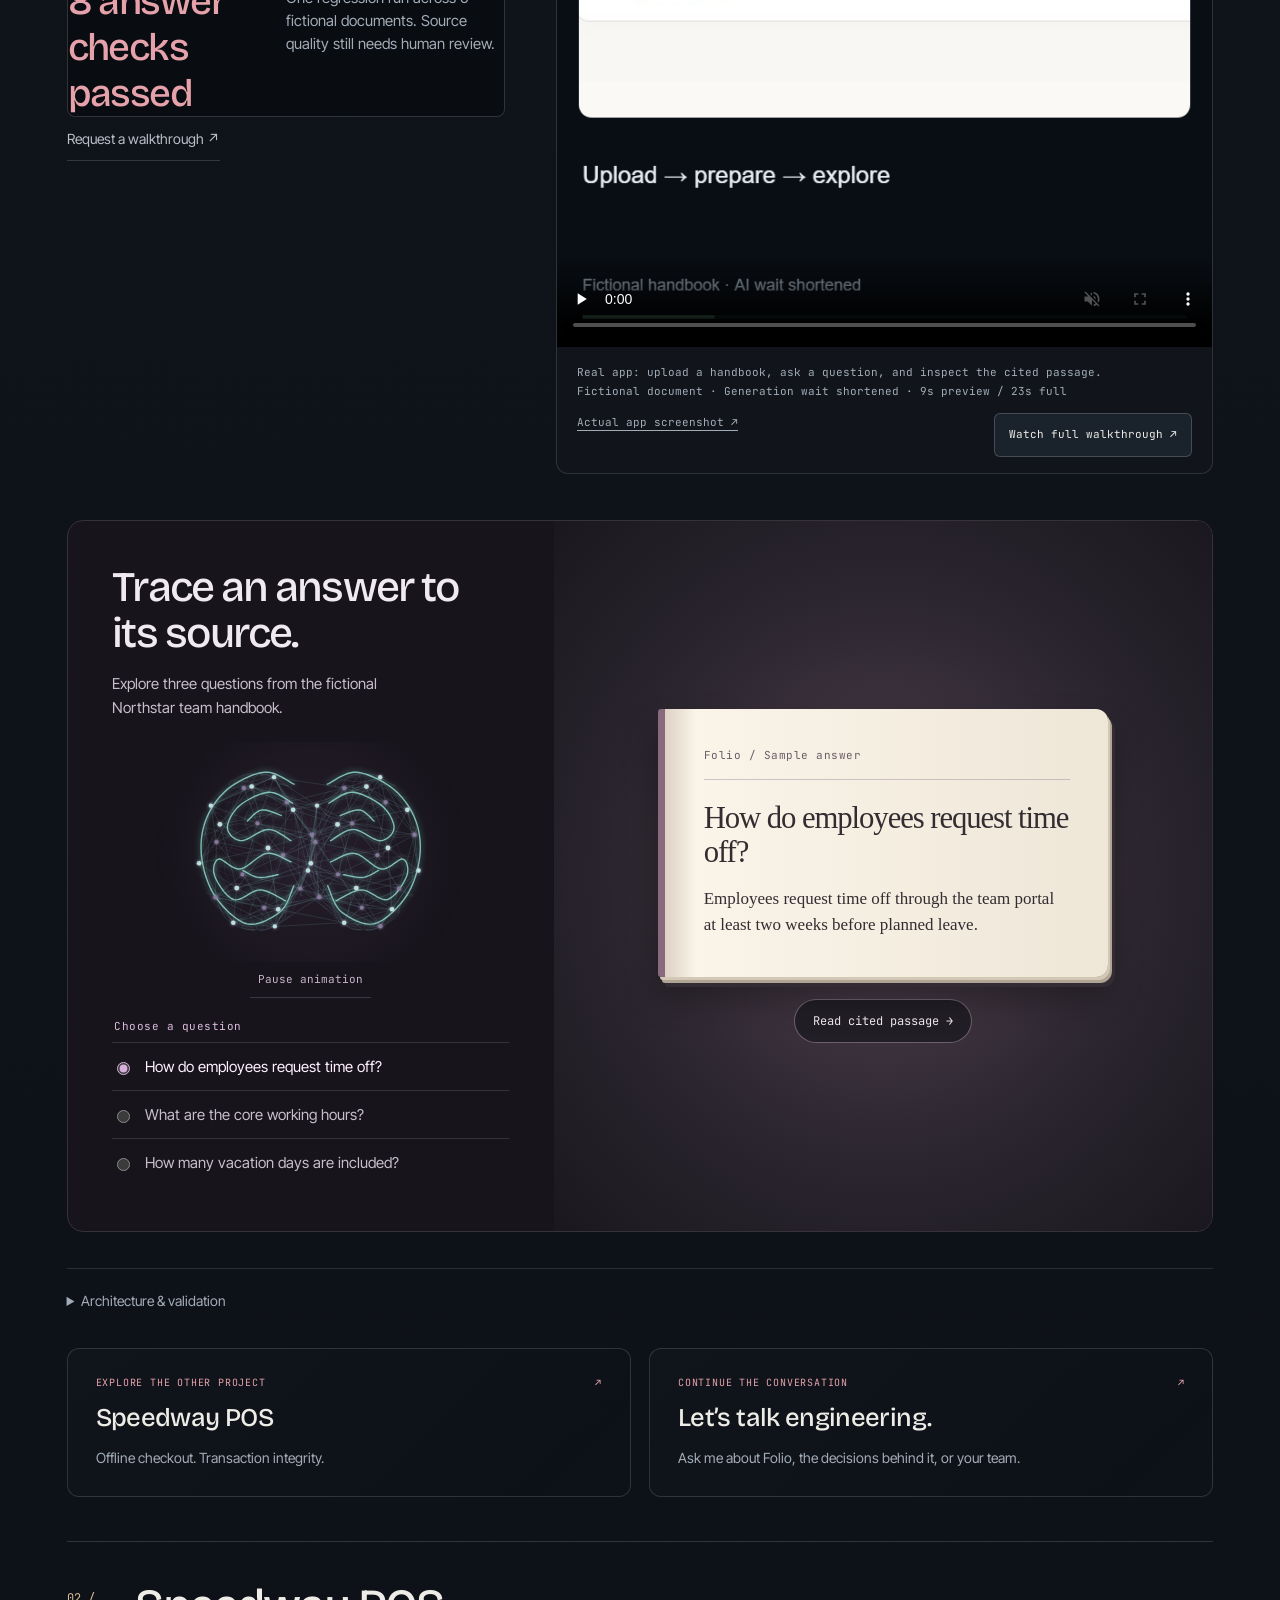
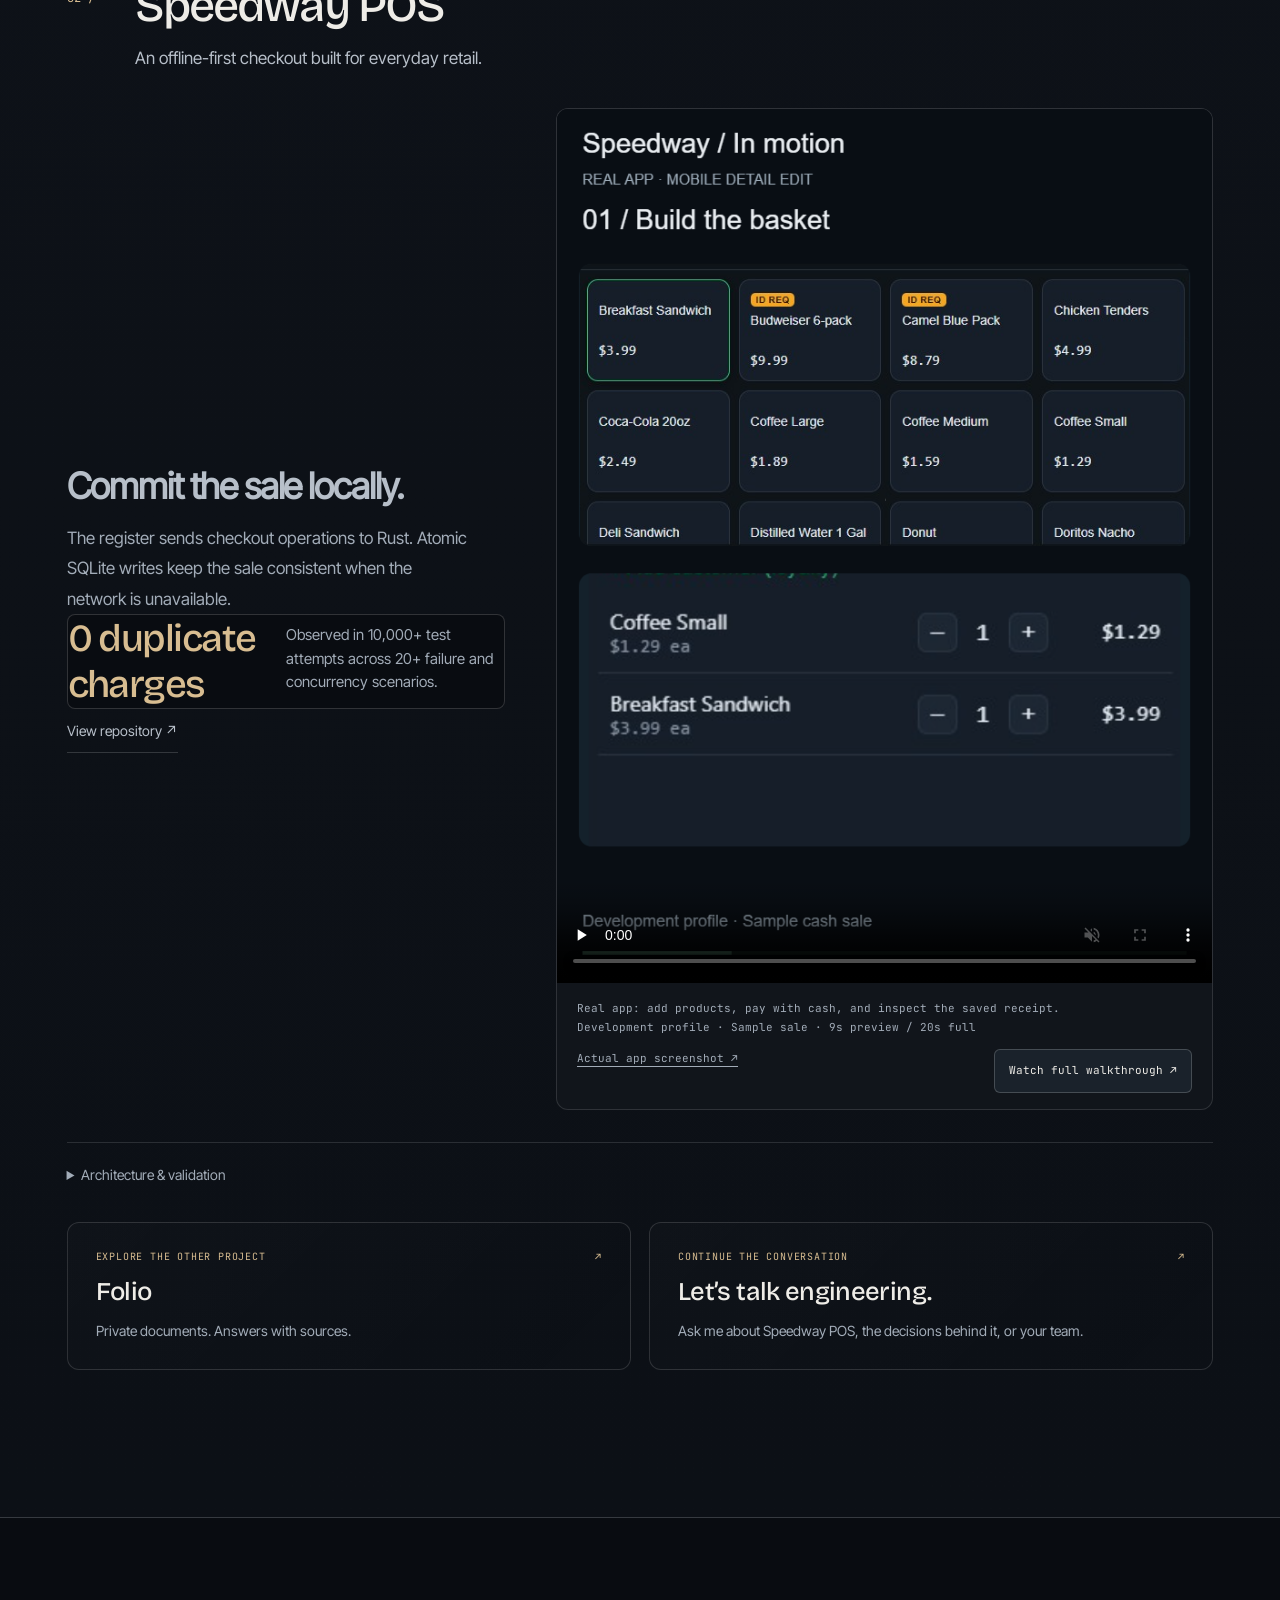
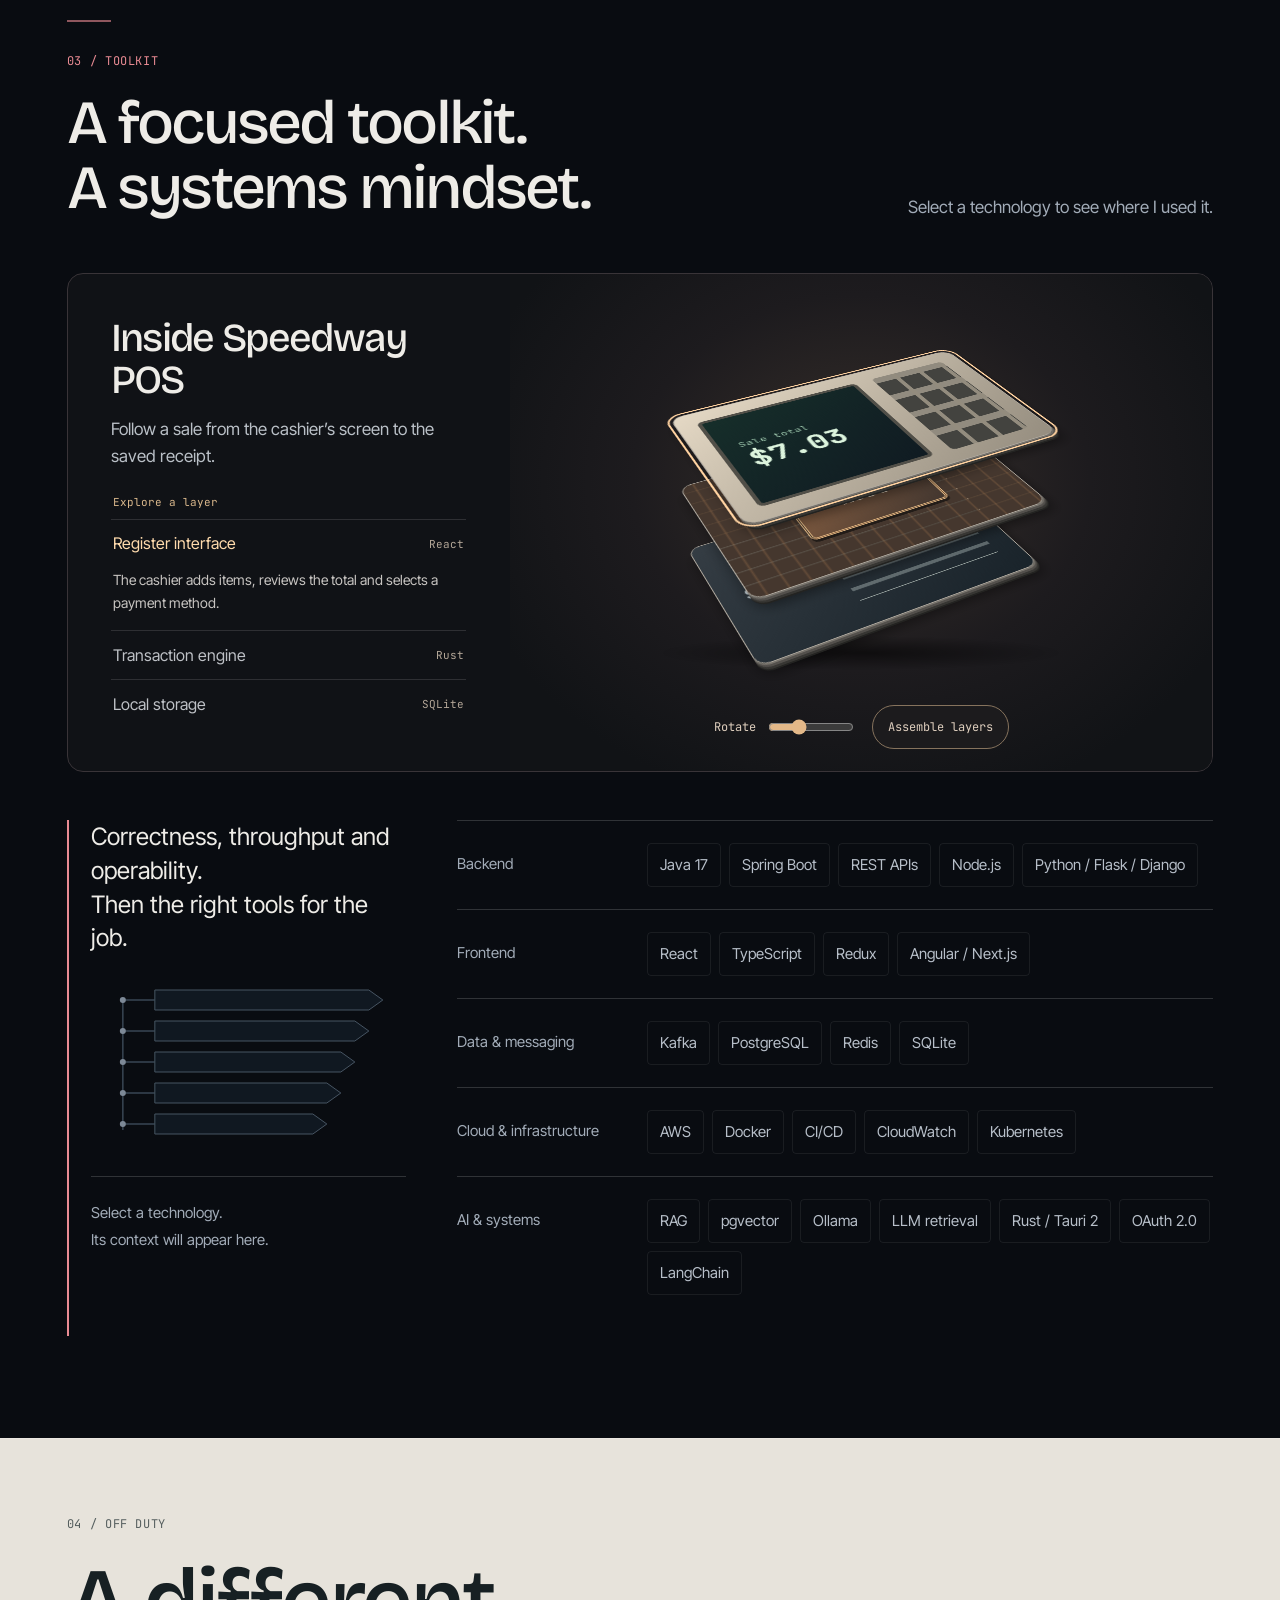
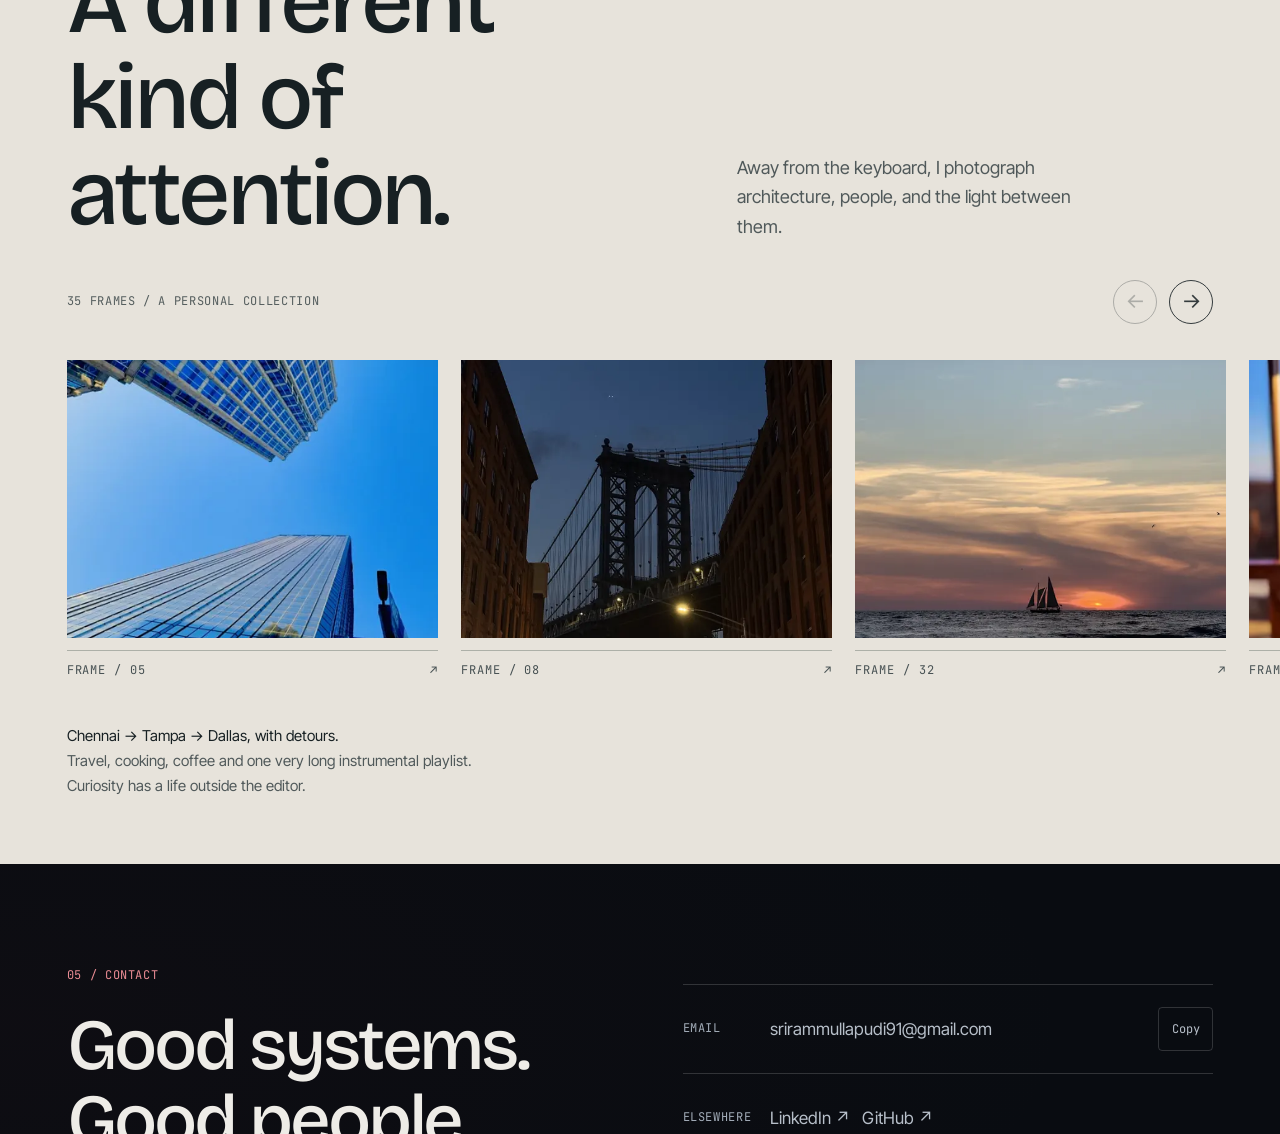
==== commit 95c381fd: "Refine neural visual with organic folds and restrained depth lighting" ====
--- a/index.html
+++ b/index.html
@@ -443,4 +443,4 @@
  function pause(){document.documentElement.classList.toggle('tab-paused',document.hidden);if(document.hidden||reduce.matches)pending.forEach(a=>a.cancel())}
  document.addEventListener('visibilitychange',pause);reduce.addEventListener('change',pause);
 })();
-</script><script src="portfolio-v3-assets/register-study.js"></script><script>(()=>{const scene=document.querySelector('.night-scene'),button=scene.querySelector('button'),reduce=matchMedia('(prefers-reduced-motion:reduce)');let visible=false,paused=false;function sync(){scene.classList.toggle('scene-paused',paused||!visible||document.hidden||reduce.matches);button.textContent=reduce.matches?'Still scene':paused?'Play scene ▷':'Pause scene Ⅱ';button.disabled=reduce.matches;button.setAttribute('aria-pressed',String(paused))}button.addEventListener('click',()=>{paused=!paused;sync()});new IntersectionObserver(e=>{visible=e[0].isIntersecting;sync()}).observe(scene);document.addEventListener('visibilitychange',sync);reduce.addEventListener('change',sync);sync()})();</script><script>(()=>{const hero=document.querySelector('#hero'),portrait=hero.querySelector('.hero-portrait'),reduce=matchMedia('(prefers-reduced-motion:reduce)');let visible=true;function reset(){portrait.style.setProperty('--portrait-x','0px');portrait.style.setProperty('--portrait-y','0px');hero.style.setProperty('--hero-type-x','0px');hero.style.setProperty('--hero-type-y','0px')}hero.addEventListener('pointermove',e=>{if(reduce.matches||e.pointerType!=='mouse')return;const r=hero.getBoundingClientRect();portrait.style.setProperty('--portrait-x',((e.clientX-r.left)/r.width-.5)*9+'px');portrait.style.setProperty('--portrait-y',((e.clientY-r.top)/r.height-.5)*6+'px');hero.style.setProperty('--hero-type-x',((e.clientX-r.left)/r.width-.5)*-4+'px');hero.style.setProperty('--hero-type-y',((e.clientY-r.top)/r.height-.5)*-3+'px')});hero.addEventListener('pointerleave',reset);function sync(){portrait.classList.toggle('avatar-paused',!visible||document.hidden||reduce.matches);if(reduce.matches)reset()}new IntersectionObserver(e=>{visible=e[0].isIntersecting;sync()}).observe(hero);document.addEventListener('visibilitychange',sync);reduce.addEventListener('change',sync);sync()})();</script><script>document.querySelectorAll('.selected-card').forEach(link=>link.addEventListener('click',()=>{const target=document.querySelector(link.getAttribute('href'));if(target?.matches('.project')){if(target.tagName==='DETAILS')target.open=true;const heading=target.querySelector('h3');heading.setAttribute('tabindex','-1');heading.addEventListener('blur',()=>heading.removeAttribute('tabindex'),{once:true});requestAnimationFrame(()=>heading.focus({preventScroll:true}))}}));</script><script src="portfolio-v3-assets/ui-craft.js?v=5"></script><script src="portfolio-v3-assets/scroll-story.js?v=4"></script><dialog id="product-cinema" aria-labelledby="cinema-title"><div class="cinema-head"><h2 id="cinema-title">Product walkthrough</h2><button type="button" class="cinema-close" aria-label="Close product walkthrough">Close ×</button></div><video controls playsinline preload="none" aria-label="Expanded product walkthrough"></video><p id="cinema-description"></p></dialog><script src="portfolio-v3-assets/product-videos.js?v=20261117"></script><script src="portfolio-v3-assets/ambient-audio.js?v=9"></script><script src="portfolio-v3-assets/folio-reader.js"></script><script src="portfolio-v3-assets/assistant.js?v=20261115"></script><script src="portfolio-v3-assets/folio-neural.js"></script></body></html>
+</script><script src="portfolio-v3-assets/register-study.js"></script><script>(()=>{const scene=document.querySelector('.night-scene'),button=scene.querySelector('button'),reduce=matchMedia('(prefers-reduced-motion:reduce)');let visible=false,paused=false;function sync(){scene.classList.toggle('scene-paused',paused||!visible||document.hidden||reduce.matches);button.textContent=reduce.matches?'Still scene':paused?'Play scene ▷':'Pause scene Ⅱ';button.disabled=reduce.matches;button.setAttribute('aria-pressed',String(paused))}button.addEventListener('click',()=>{paused=!paused;sync()});new IntersectionObserver(e=>{visible=e[0].isIntersecting;sync()}).observe(scene);document.addEventListener('visibilitychange',sync);reduce.addEventListener('change',sync);sync()})();</script><script>(()=>{const hero=document.querySelector('#hero'),portrait=hero.querySelector('.hero-portrait'),reduce=matchMedia('(prefers-reduced-motion:reduce)');let visible=true;function reset(){portrait.style.setProperty('--portrait-x','0px');portrait.style.setProperty('--portrait-y','0px');hero.style.setProperty('--hero-type-x','0px');hero.style.setProperty('--hero-type-y','0px')}hero.addEventListener('pointermove',e=>{if(reduce.matches||e.pointerType!=='mouse')return;const r=hero.getBoundingClientRect();portrait.style.setProperty('--portrait-x',((e.clientX-r.left)/r.width-.5)*9+'px');portrait.style.setProperty('--portrait-y',((e.clientY-r.top)/r.height-.5)*6+'px');hero.style.setProperty('--hero-type-x',((e.clientX-r.left)/r.width-.5)*-4+'px');hero.style.setProperty('--hero-type-y',((e.clientY-r.top)/r.height-.5)*-3+'px')});hero.addEventListener('pointerleave',reset);function sync(){portrait.classList.toggle('avatar-paused',!visible||document.hidden||reduce.matches);if(reduce.matches)reset()}new IntersectionObserver(e=>{visible=e[0].isIntersecting;sync()}).observe(hero);document.addEventListener('visibilitychange',sync);reduce.addEventListener('change',sync);sync()})();</script><script>document.querySelectorAll('.selected-card').forEach(link=>link.addEventListener('click',()=>{const target=document.querySelector(link.getAttribute('href'));if(target?.matches('.project')){if(target.tagName==='DETAILS')target.open=true;const heading=target.querySelector('h3');heading.setAttribute('tabindex','-1');heading.addEventListener('blur',()=>heading.removeAttribute('tabindex'),{once:true});requestAnimationFrame(()=>heading.focus({preventScroll:true}))}}));</script><script src="portfolio-v3-assets/ui-craft.js?v=5"></script><script src="portfolio-v3-assets/scroll-story.js?v=4"></script><dialog id="product-cinema" aria-labelledby="cinema-title"><div class="cinema-head"><h2 id="cinema-title">Product walkthrough</h2><button type="button" class="cinema-close" aria-label="Close product walkthrough">Close ×</button></div><video controls playsinline preload="none" aria-label="Expanded product walkthrough"></video><p id="cinema-description"></p></dialog><script src="portfolio-v3-assets/product-videos.js?v=20261117"></script><script src="portfolio-v3-assets/ambient-audio.js?v=9"></script><script src="portfolio-v3-assets/folio-reader.js"></script><script src="portfolio-v3-assets/assistant.js?v=20261115"></script><script src="portfolio-v3-assets/folio-neural.js?v=2"></script></body></html>
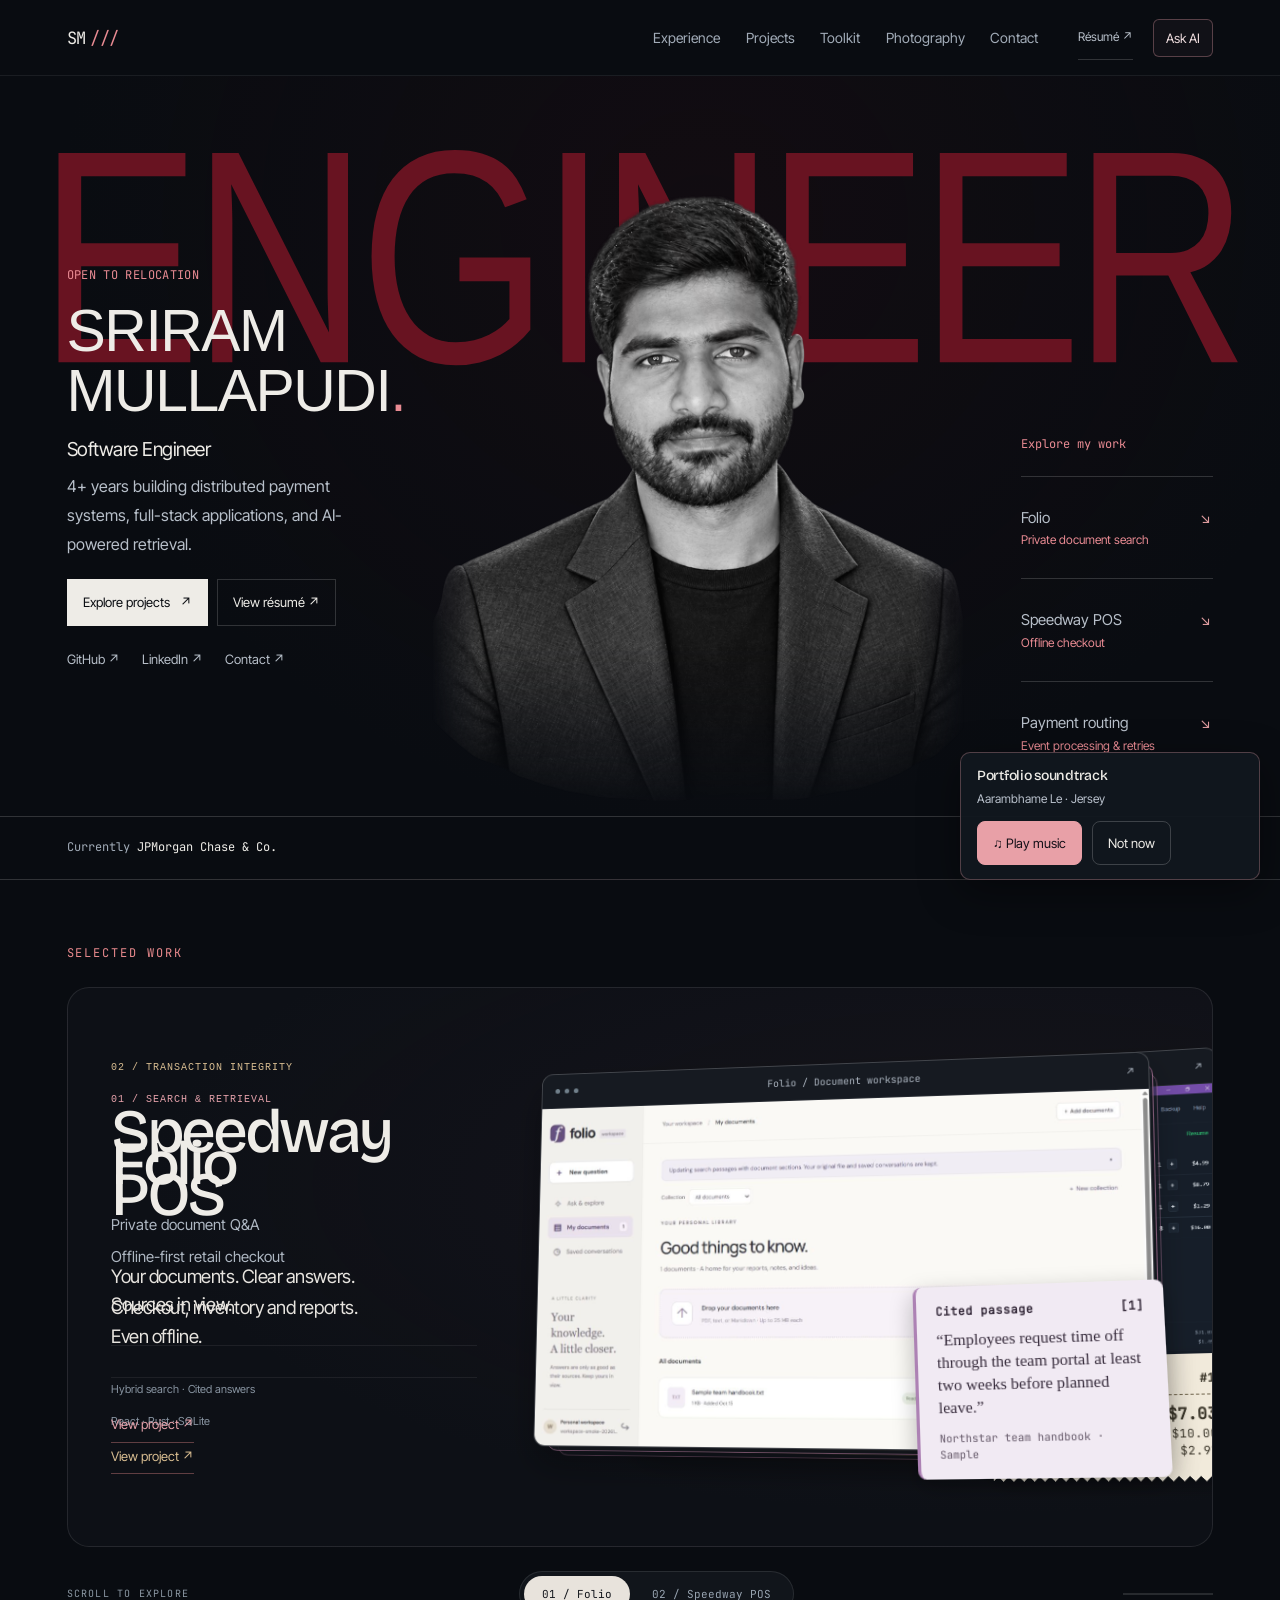
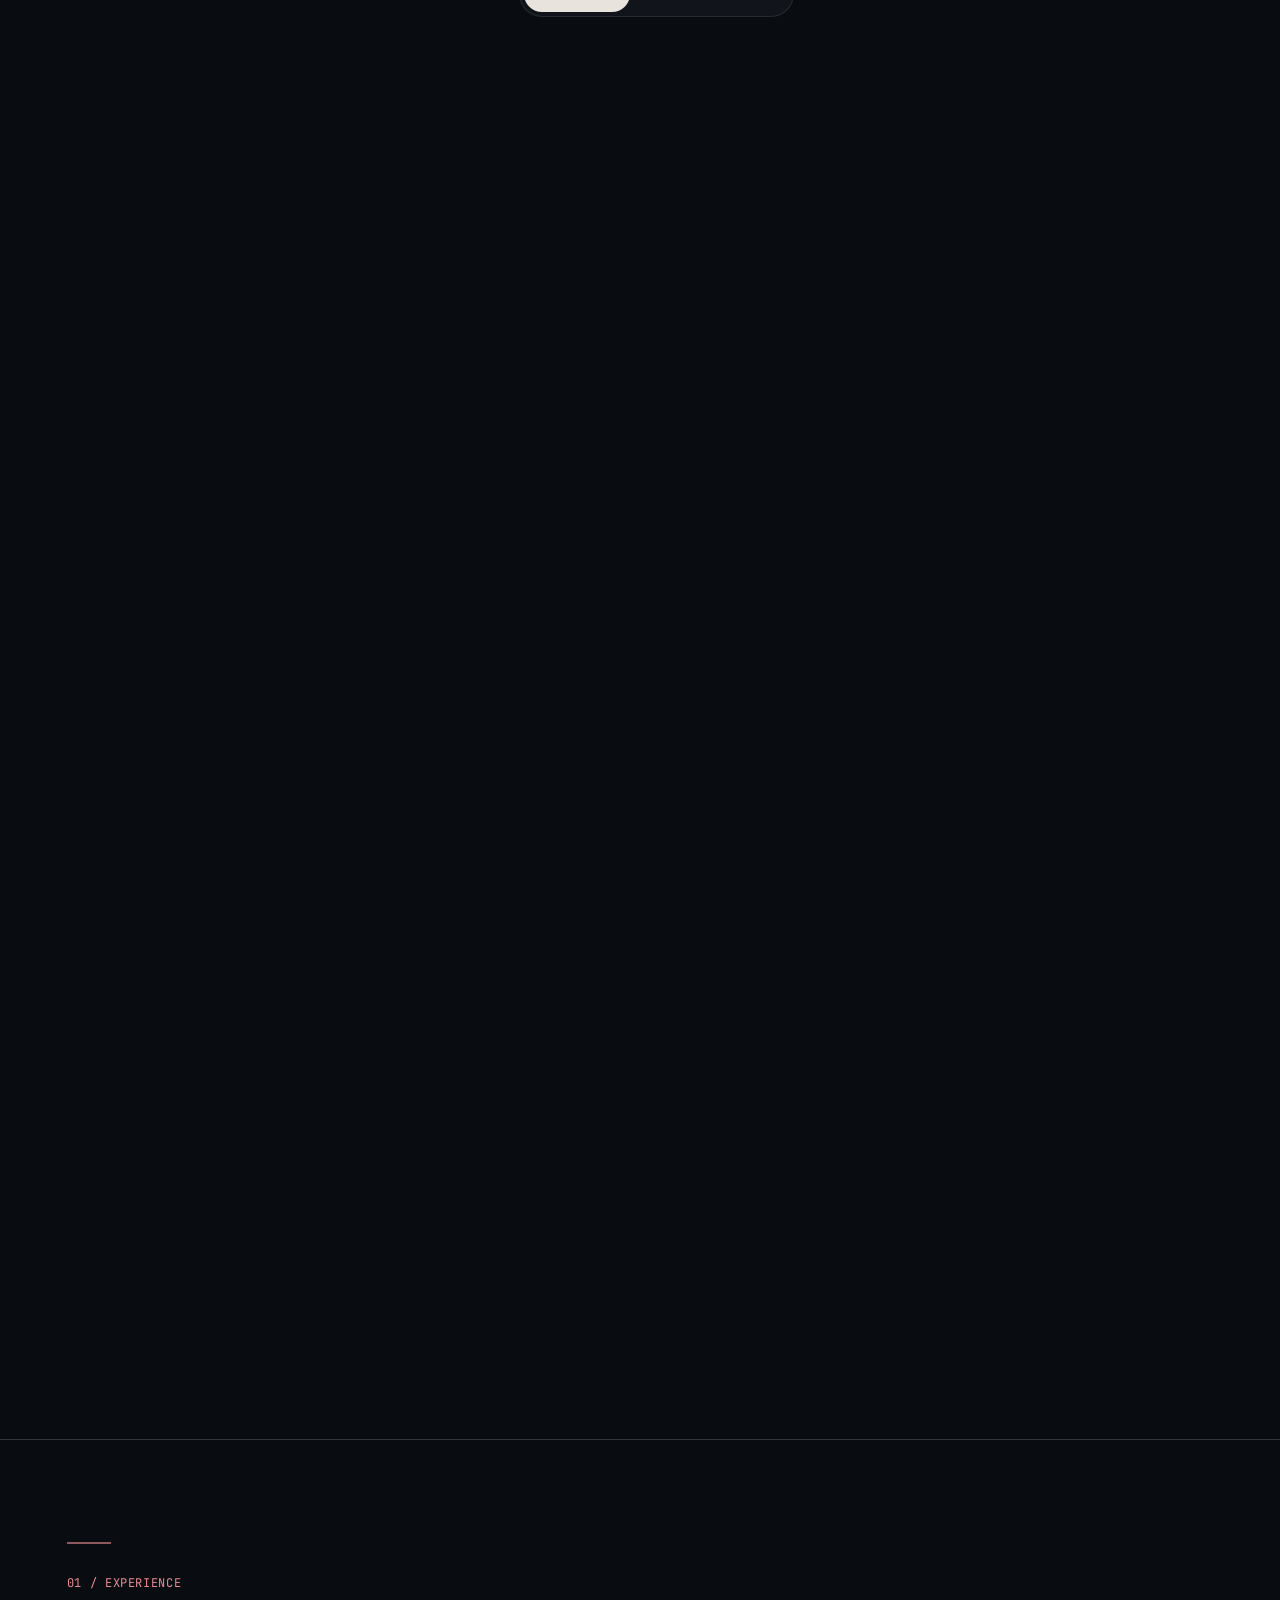
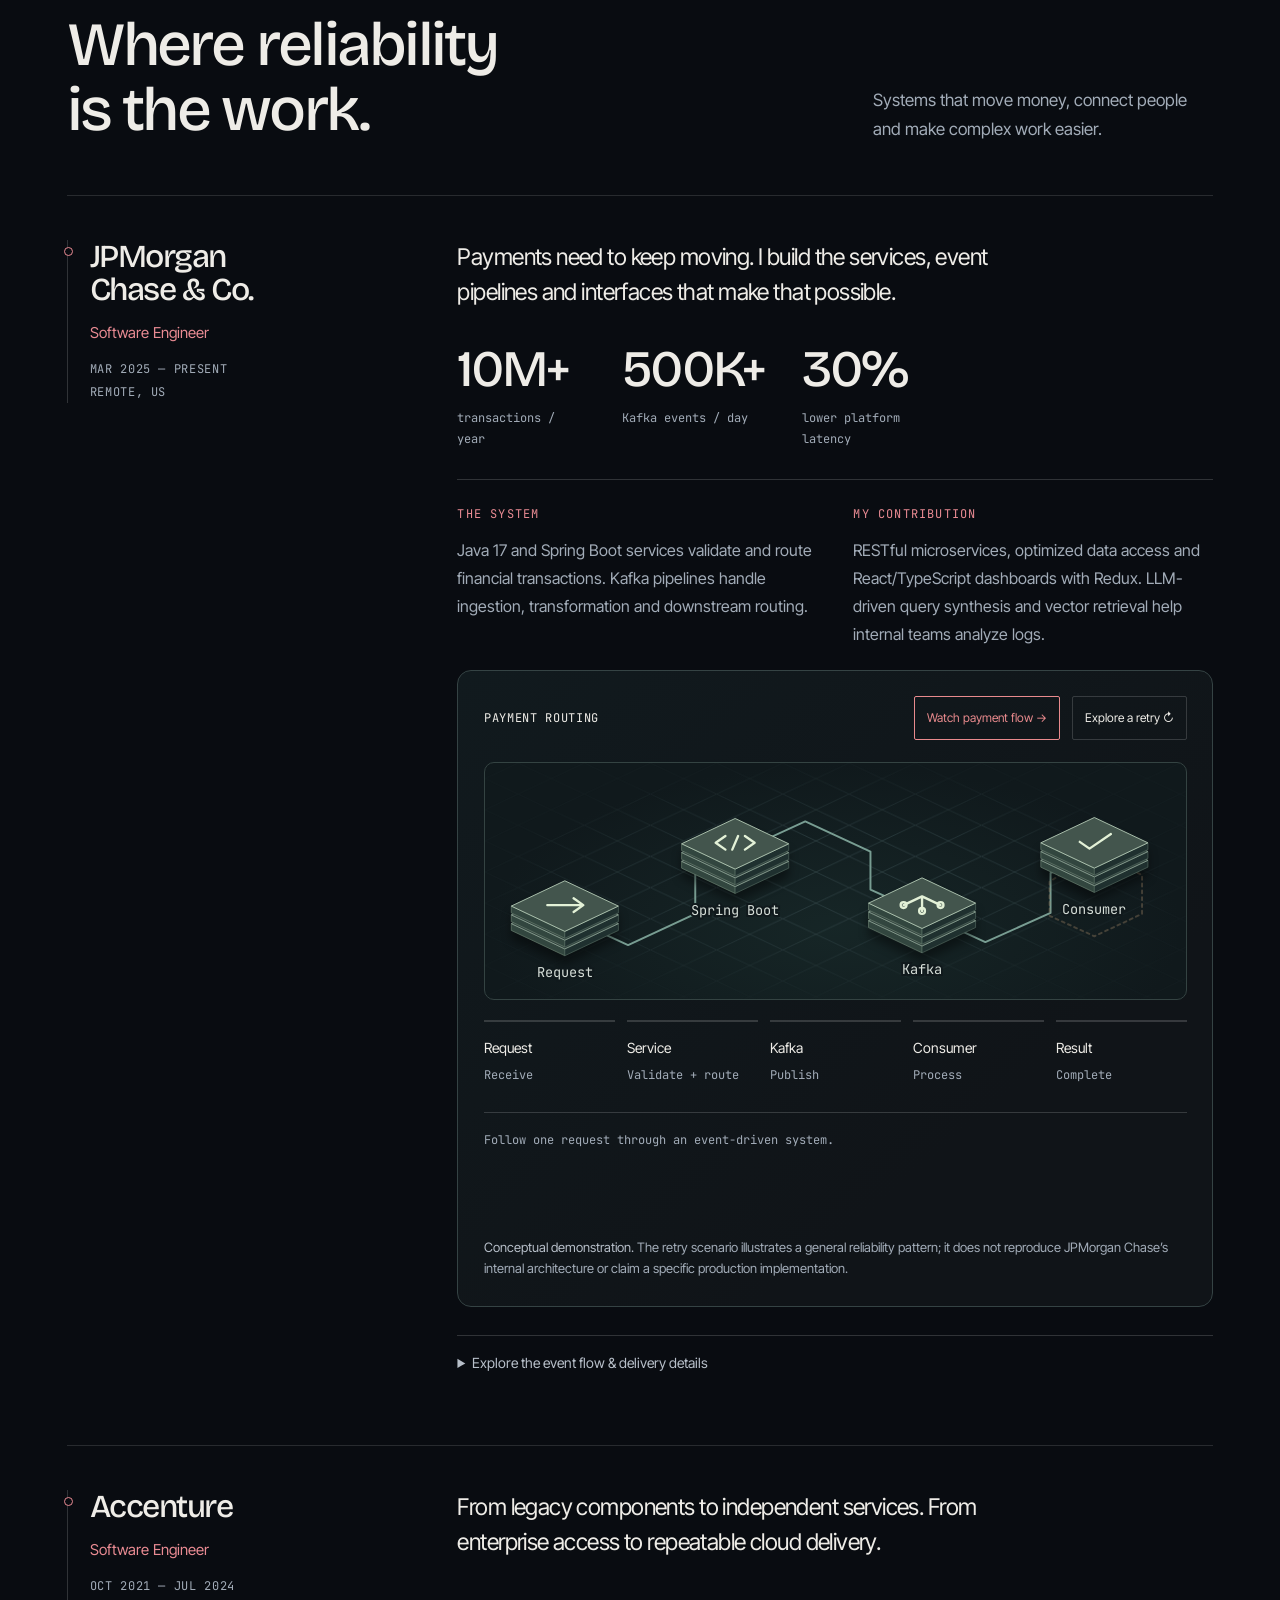
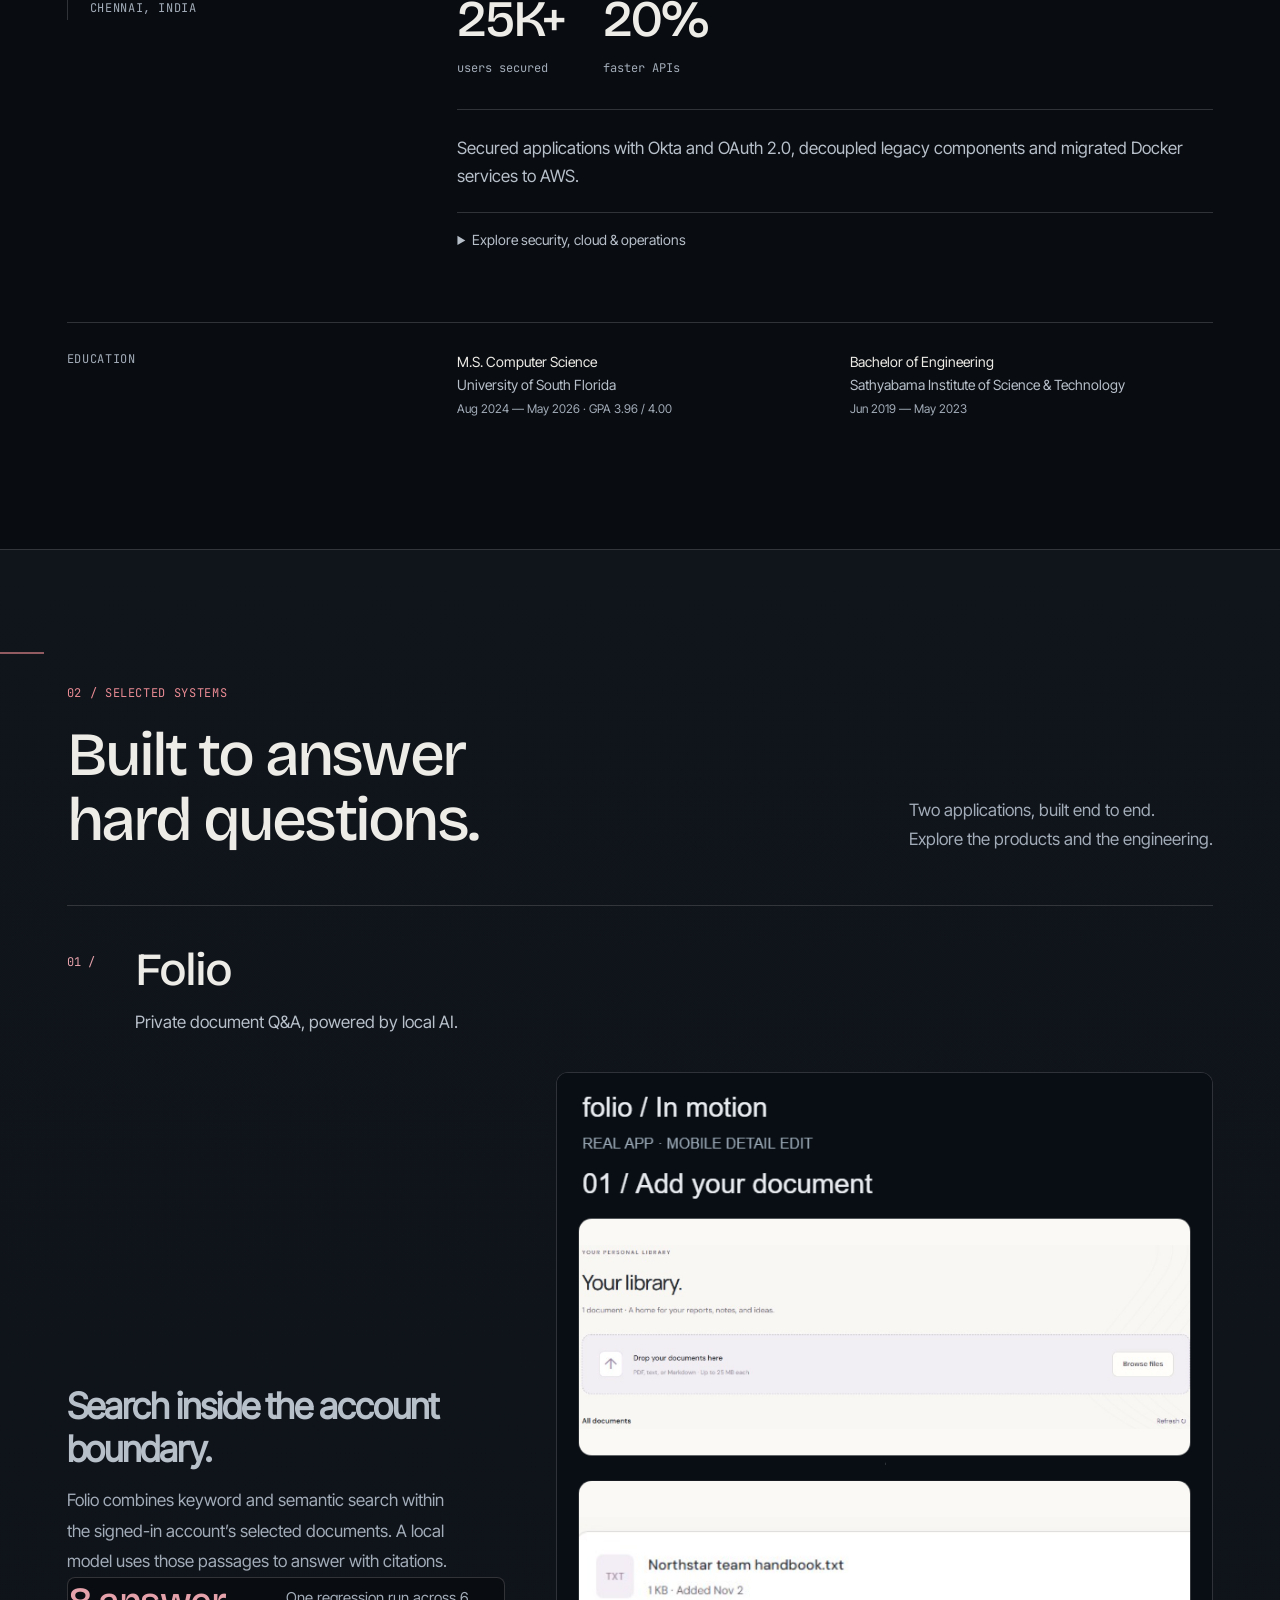
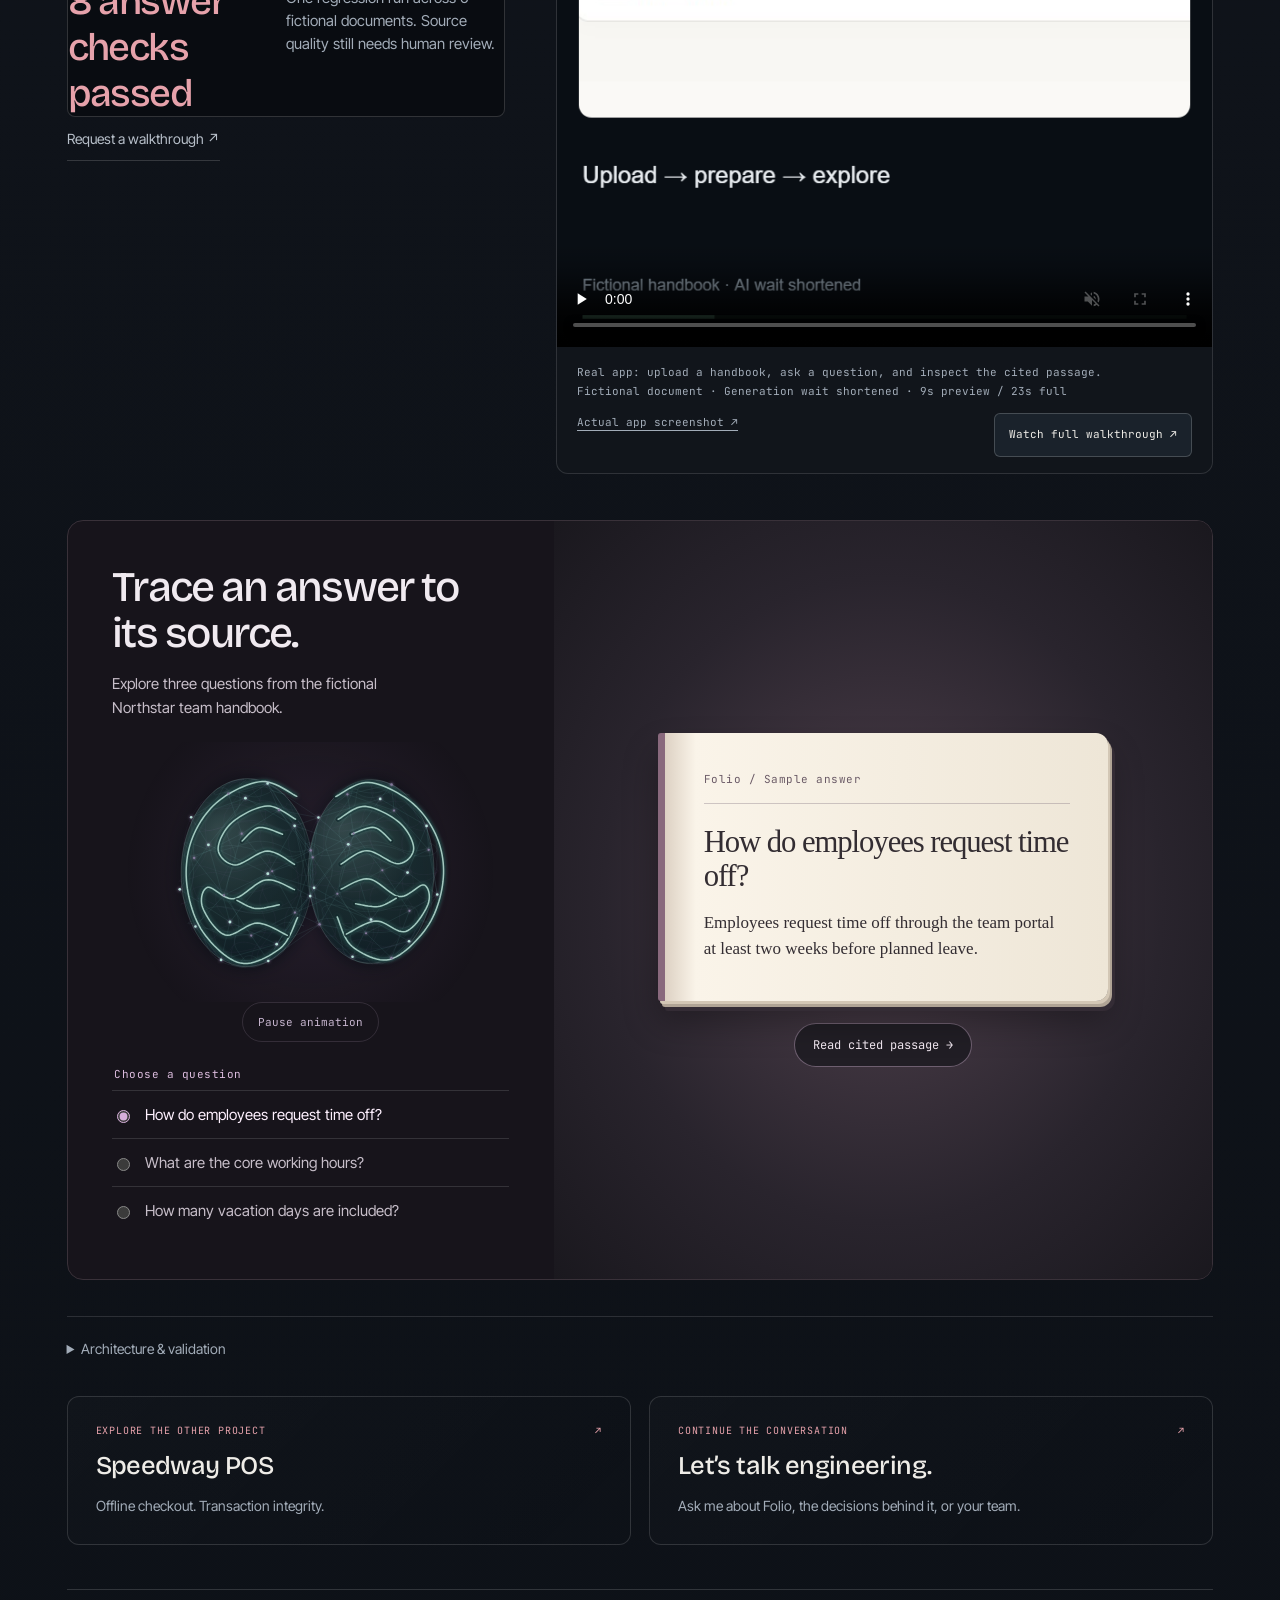
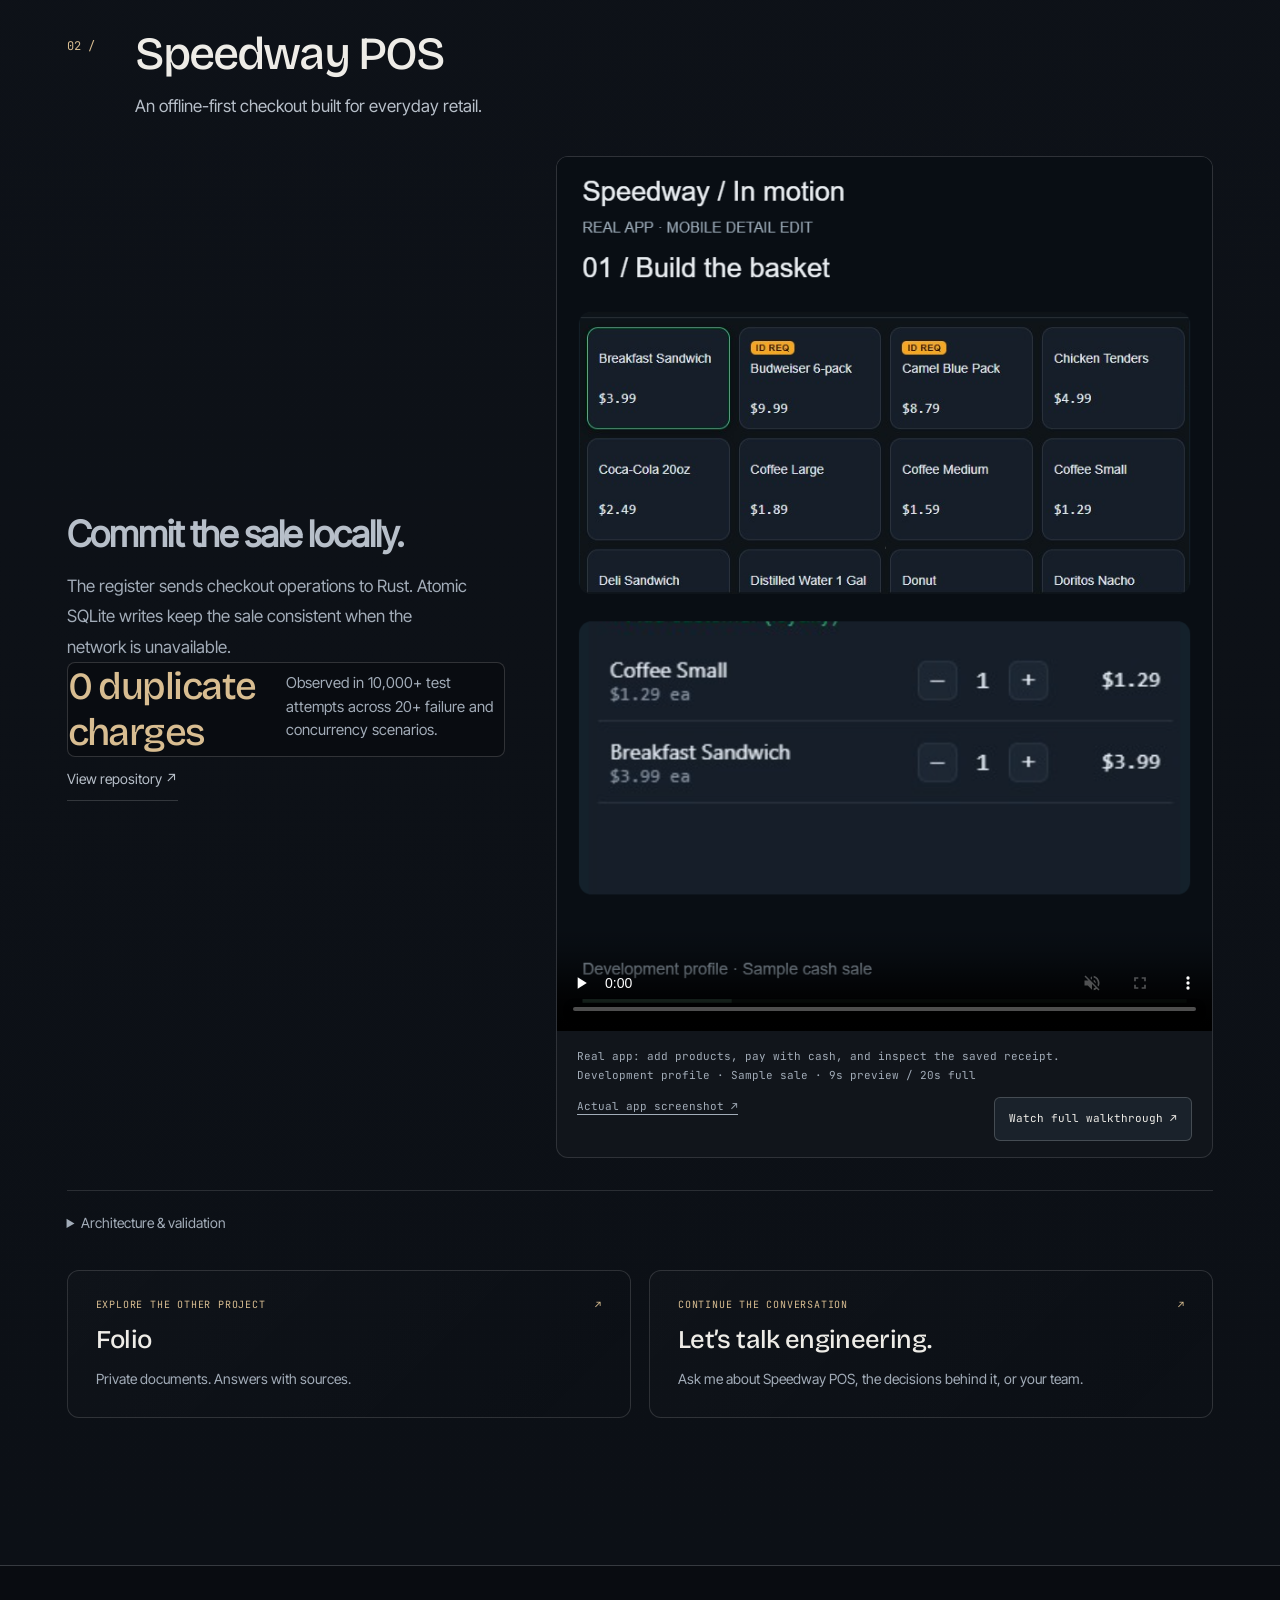
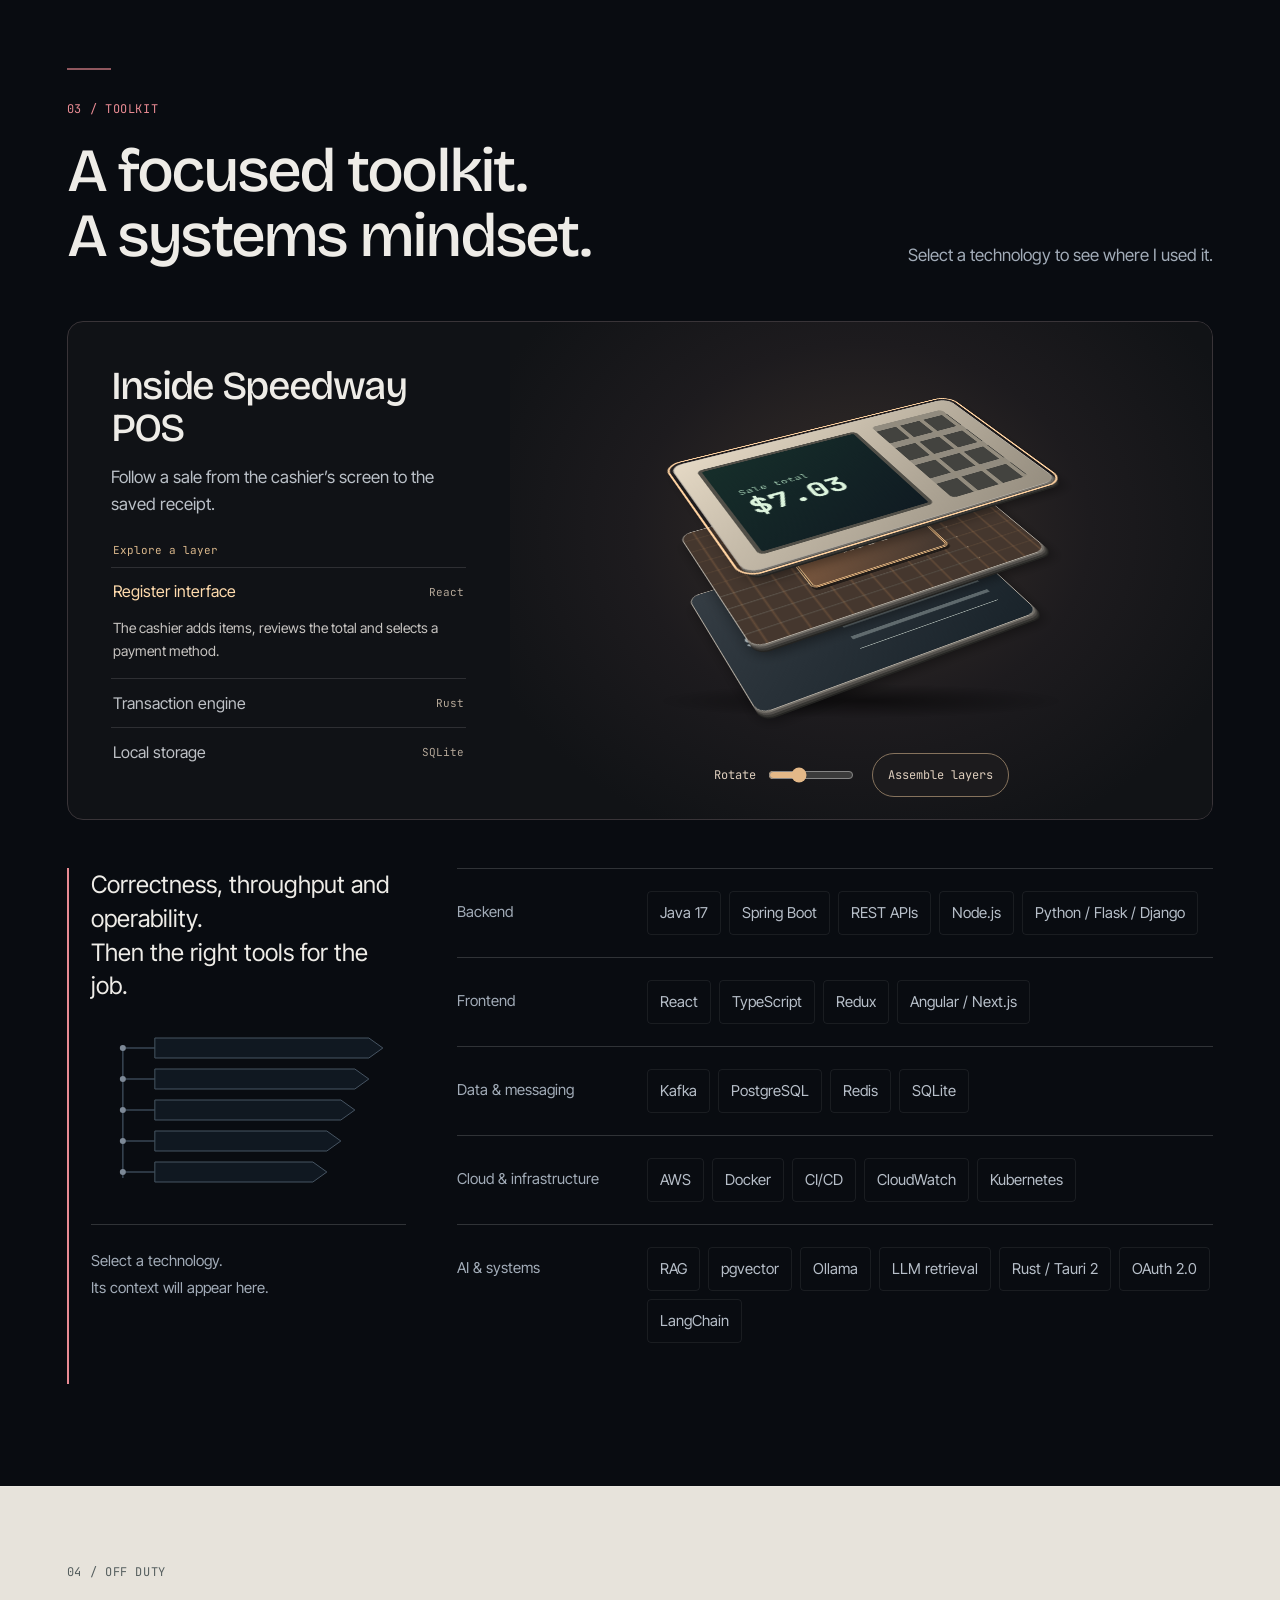
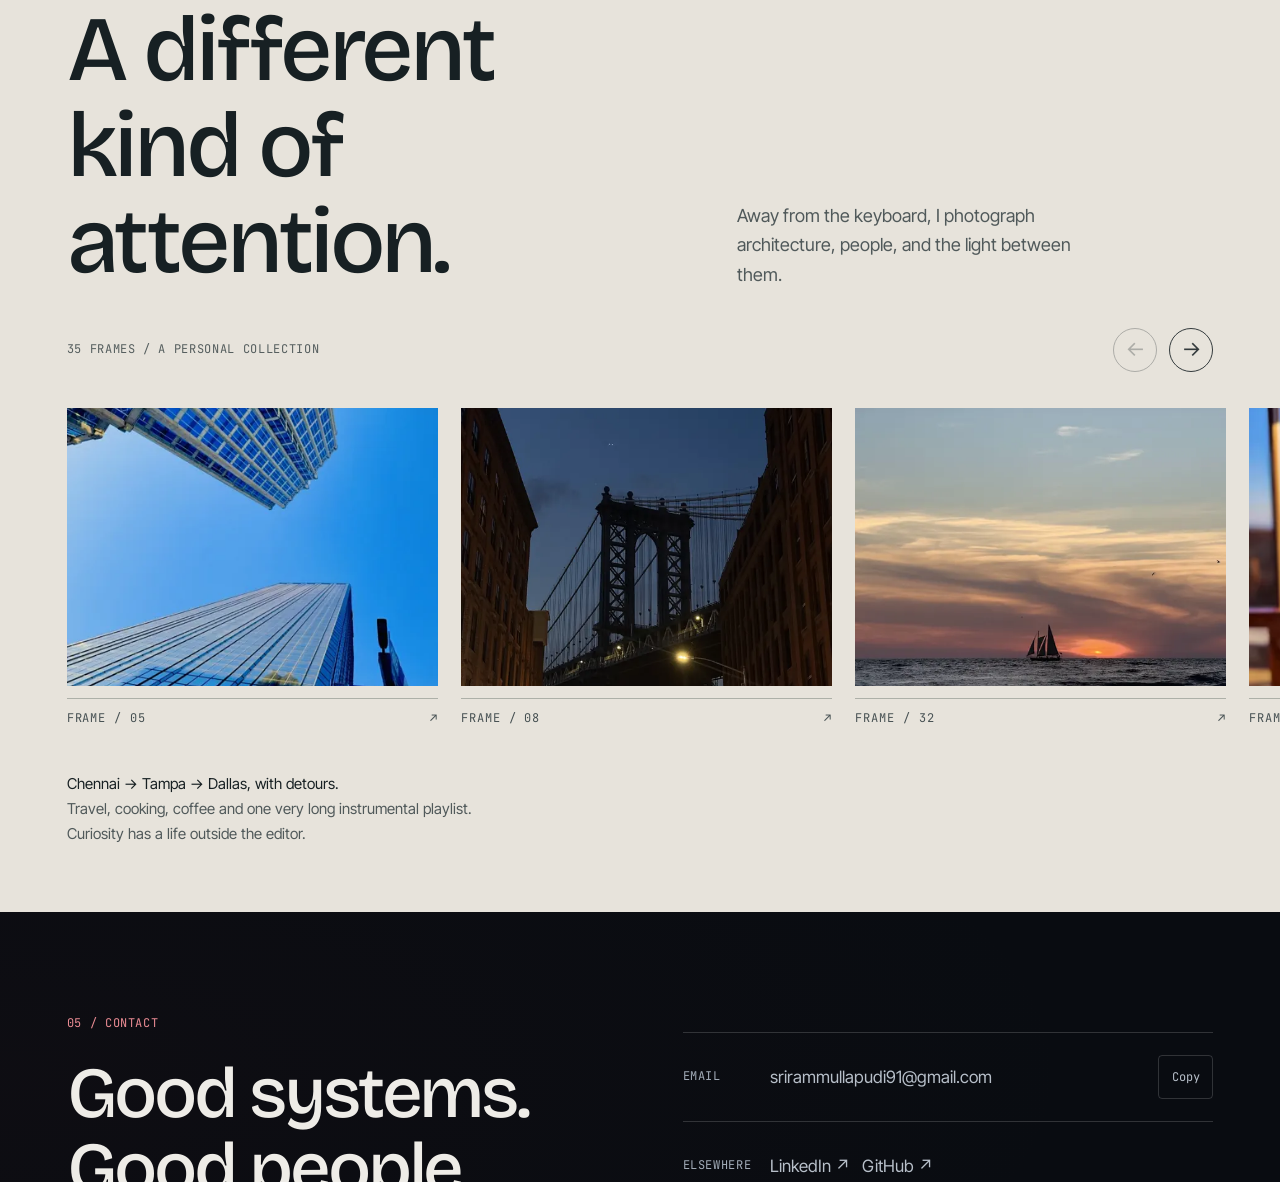
==== commit ef465bbf: "Give Folio neural scene shaded surfaces and flowing interaction highlights" ====
--- a/index.html
+++ b/index.html
@@ -196,7 +196,7 @@
 #life .frame:focus-visible{outline:2px solid #344c54;outline-offset:4px}
 @media(max-width:600px){#life .frame{flex-basis:78vw}#life .frame img{aspect-ratio:1}}</style><style>
 .hero-aside li{padding:0}.hero-aside li:before{display:none}.hero-aside li a{position:relative;display:grid;gap:2px;padding:11px 20px 11px 0;text-decoration:none;color:inherit}.hero-aside li a:after{content:'↘';position:absolute;right:1px;top:12px;color:#dc9a9d}.hero-aside li strong{font-size:15px;color:var(--text);font-weight:500}.hero-aside li span{font-size:12px;color:var(--second)}.hero-aside li a:is(:hover,:focus-visible) strong{text-decoration:underline;text-underline-offset:3px}
-</style><link rel="stylesheet" href="portfolio-v3-assets/assistant.css?v=20261115"/><link rel="stylesheet" href="portfolio-v3-assets/folio-neural.css"/></head><body><svg aria-hidden="true" height="0" style="position:absolute" width="0"><defs><clippath clipPathUnits="objectBoundingBox" id="portrait-outline"><path d="M.247 .231 C.237 .18 .269 .117 .326 .093 C.37 .053 .47 .048 .54 .06 C.61 .059 .675 .095 .694 .15 C.712 .193 .696 .246 .685 .286 C.693 .318 .676 .365 .659 .377 C.648 .423 .617 .461 .602 .477 L.612 .513 C.70 .535 .79 .574 .87 .609 Q.94 .643 1 .672 L1 1 L0 1 L0 .683 Q.07 .639 .15 .61 Q.24 .567 .345 .526 L.357 .465 C.323 .442 .301 .405 .294 .366 Q.269 .348 .277 .298 Q.252 .27 .247 .231Z"></path></clippath></defs></svg>
+</style><link rel="stylesheet" href="portfolio-v3-assets/assistant.css?v=20261115"/><link rel="stylesheet" href="portfolio-v3-assets/folio-neural.css?v=3"/></head><body><svg aria-hidden="true" height="0" style="position:absolute" width="0"><defs><clippath clipPathUnits="objectBoundingBox" id="portrait-outline"><path d="M.247 .231 C.237 .18 .269 .117 .326 .093 C.37 .053 .47 .048 .54 .06 C.61 .059 .675 .095 .694 .15 C.712 .193 .696 .246 .685 .286 C.693 .318 .676 .365 .659 .377 C.648 .423 .617 .461 .602 .477 L.612 .513 C.70 .535 .79 .574 .87 .609 Q.94 .643 1 .672 L1 1 L0 1 L0 .683 Q.07 .639 .15 .61 Q.24 .567 .345 .526 L.357 .465 C.323 .442 .301 .405 .294 .366 Q.269 .348 .277 .298 Q.252 .27 .247 .231Z"></path></clippath></defs></svg>
 <a class="skip" href="#main">Skip to content</a>
 <nav aria-label="Primary" class="nav"><div class="wrap nav-inner">
 <a aria-label="SM /// — Sriram Mullapudi home" class="mark" href="#hero">SM <span>///</span></a>
@@ -443,4 +443,4 @@
  function pause(){document.documentElement.classList.toggle('tab-paused',document.hidden);if(document.hidden||reduce.matches)pending.forEach(a=>a.cancel())}
  document.addEventListener('visibilitychange',pause);reduce.addEventListener('change',pause);
 })();
-</script><script src="portfolio-v3-assets/register-study.js"></script><script>(()=>{const scene=document.querySelector('.night-scene'),button=scene.querySelector('button'),reduce=matchMedia('(prefers-reduced-motion:reduce)');let visible=false,paused=false;function sync(){scene.classList.toggle('scene-paused',paused||!visible||document.hidden||reduce.matches);button.textContent=reduce.matches?'Still scene':paused?'Play scene ▷':'Pause scene Ⅱ';button.disabled=reduce.matches;button.setAttribute('aria-pressed',String(paused))}button.addEventListener('click',()=>{paused=!paused;sync()});new IntersectionObserver(e=>{visible=e[0].isIntersecting;sync()}).observe(scene);document.addEventListener('visibilitychange',sync);reduce.addEventListener('change',sync);sync()})();</script><script>(()=>{const hero=document.querySelector('#hero'),portrait=hero.querySelector('.hero-portrait'),reduce=matchMedia('(prefers-reduced-motion:reduce)');let visible=true;function reset(){portrait.style.setProperty('--portrait-x','0px');portrait.style.setProperty('--portrait-y','0px');hero.style.setProperty('--hero-type-x','0px');hero.style.setProperty('--hero-type-y','0px')}hero.addEventListener('pointermove',e=>{if(reduce.matches||e.pointerType!=='mouse')return;const r=hero.getBoundingClientRect();portrait.style.setProperty('--portrait-x',((e.clientX-r.left)/r.width-.5)*9+'px');portrait.style.setProperty('--portrait-y',((e.clientY-r.top)/r.height-.5)*6+'px');hero.style.setProperty('--hero-type-x',((e.clientX-r.left)/r.width-.5)*-4+'px');hero.style.setProperty('--hero-type-y',((e.clientY-r.top)/r.height-.5)*-3+'px')});hero.addEventListener('pointerleave',reset);function sync(){portrait.classList.toggle('avatar-paused',!visible||document.hidden||reduce.matches);if(reduce.matches)reset()}new IntersectionObserver(e=>{visible=e[0].isIntersecting;sync()}).observe(hero);document.addEventListener('visibilitychange',sync);reduce.addEventListener('change',sync);sync()})();</script><script>document.querySelectorAll('.selected-card').forEach(link=>link.addEventListener('click',()=>{const target=document.querySelector(link.getAttribute('href'));if(target?.matches('.project')){if(target.tagName==='DETAILS')target.open=true;const heading=target.querySelector('h3');heading.setAttribute('tabindex','-1');heading.addEventListener('blur',()=>heading.removeAttribute('tabindex'),{once:true});requestAnimationFrame(()=>heading.focus({preventScroll:true}))}}));</script><script src="portfolio-v3-assets/ui-craft.js?v=5"></script><script src="portfolio-v3-assets/scroll-story.js?v=4"></script><dialog id="product-cinema" aria-labelledby="cinema-title"><div class="cinema-head"><h2 id="cinema-title">Product walkthrough</h2><button type="button" class="cinema-close" aria-label="Close product walkthrough">Close ×</button></div><video controls playsinline preload="none" aria-label="Expanded product walkthrough"></video><p id="cinema-description"></p></dialog><script src="portfolio-v3-assets/product-videos.js?v=20261117"></script><script src="portfolio-v3-assets/ambient-audio.js?v=9"></script><script src="portfolio-v3-assets/folio-reader.js"></script><script src="portfolio-v3-assets/assistant.js?v=20261115"></script><script src="portfolio-v3-assets/folio-neural.js?v=2"></script></body></html>
+</script><script src="portfolio-v3-assets/register-study.js"></script><script>(()=>{const scene=document.querySelector('.night-scene'),button=scene.querySelector('button'),reduce=matchMedia('(prefers-reduced-motion:reduce)');let visible=false,paused=false;function sync(){scene.classList.toggle('scene-paused',paused||!visible||document.hidden||reduce.matches);button.textContent=reduce.matches?'Still scene':paused?'Play scene ▷':'Pause scene Ⅱ';button.disabled=reduce.matches;button.setAttribute('aria-pressed',String(paused))}button.addEventListener('click',()=>{paused=!paused;sync()});new IntersectionObserver(e=>{visible=e[0].isIntersecting;sync()}).observe(scene);document.addEventListener('visibilitychange',sync);reduce.addEventListener('change',sync);sync()})();</script><script>(()=>{const hero=document.querySelector('#hero'),portrait=hero.querySelector('.hero-portrait'),reduce=matchMedia('(prefers-reduced-motion:reduce)');let visible=true;function reset(){portrait.style.setProperty('--portrait-x','0px');portrait.style.setProperty('--portrait-y','0px');hero.style.setProperty('--hero-type-x','0px');hero.style.setProperty('--hero-type-y','0px')}hero.addEventListener('pointermove',e=>{if(reduce.matches||e.pointerType!=='mouse')return;const r=hero.getBoundingClientRect();portrait.style.setProperty('--portrait-x',((e.clientX-r.left)/r.width-.5)*9+'px');portrait.style.setProperty('--portrait-y',((e.clientY-r.top)/r.height-.5)*6+'px');hero.style.setProperty('--hero-type-x',((e.clientX-r.left)/r.width-.5)*-4+'px');hero.style.setProperty('--hero-type-y',((e.clientY-r.top)/r.height-.5)*-3+'px')});hero.addEventListener('pointerleave',reset);function sync(){portrait.classList.toggle('avatar-paused',!visible||document.hidden||reduce.matches);if(reduce.matches)reset()}new IntersectionObserver(e=>{visible=e[0].isIntersecting;sync()}).observe(hero);document.addEventListener('visibilitychange',sync);reduce.addEventListener('change',sync);sync()})();</script><script>document.querySelectorAll('.selected-card').forEach(link=>link.addEventListener('click',()=>{const target=document.querySelector(link.getAttribute('href'));if(target?.matches('.project')){if(target.tagName==='DETAILS')target.open=true;const heading=target.querySelector('h3');heading.setAttribute('tabindex','-1');heading.addEventListener('blur',()=>heading.removeAttribute('tabindex'),{once:true});requestAnimationFrame(()=>heading.focus({preventScroll:true}))}}));</script><script src="portfolio-v3-assets/ui-craft.js?v=5"></script><script src="portfolio-v3-assets/scroll-story.js?v=4"></script><dialog id="product-cinema" aria-labelledby="cinema-title"><div class="cinema-head"><h2 id="cinema-title">Product walkthrough</h2><button type="button" class="cinema-close" aria-label="Close product walkthrough">Close ×</button></div><video controls playsinline preload="none" aria-label="Expanded product walkthrough"></video><p id="cinema-description"></p></dialog><script src="portfolio-v3-assets/product-videos.js?v=20261117"></script><script src="portfolio-v3-assets/ambient-audio.js?v=9"></script><script src="portfolio-v3-assets/folio-reader.js"></script><script src="portfolio-v3-assets/assistant.js?v=20261115"></script><script src="portfolio-v3-assets/folio-neural.js?v=3"></script></body></html>
--- a/portfolio-v3-assets/folio-neural.css
+++ b/portfolio-v3-assets/folio-neural.css
@@ -1,23 +1,31 @@
 .neural-visual {
-  margin: 8px 0 20px;
+  margin: 12px 0 24px;
   position: relative;
 }
 .neural-visual canvas {
   display: block;
   width: 100%;
-  height: 220px;
+  height: 260px;
 }
 .neural-visual button {
   display: block;
   margin: 0 auto;
   background: transparent;
-  border: 0;
-  border-bottom: 1px solid #ad9bb442;
-  min-height: 36px;
-  padding: 4px 8px;
+  border: 1px solid #ad9bb430;
+  border-radius: 20px;
+  min-height: 40px;
+  padding: 6px 15px;
   color: #c6b5ce;
   font: 11px var(--mono, monospace);
   cursor: pointer;
+}
+@media (max-width: 800px) {
+  .neural-visual canvas {
+    height: 200px;
+  }
+  .neural-visual {
+    margin: 0 0 22px;
+  }
 }
 .neural-visual button:focus-visible {
   outline: 2px solid #e9c4f0;
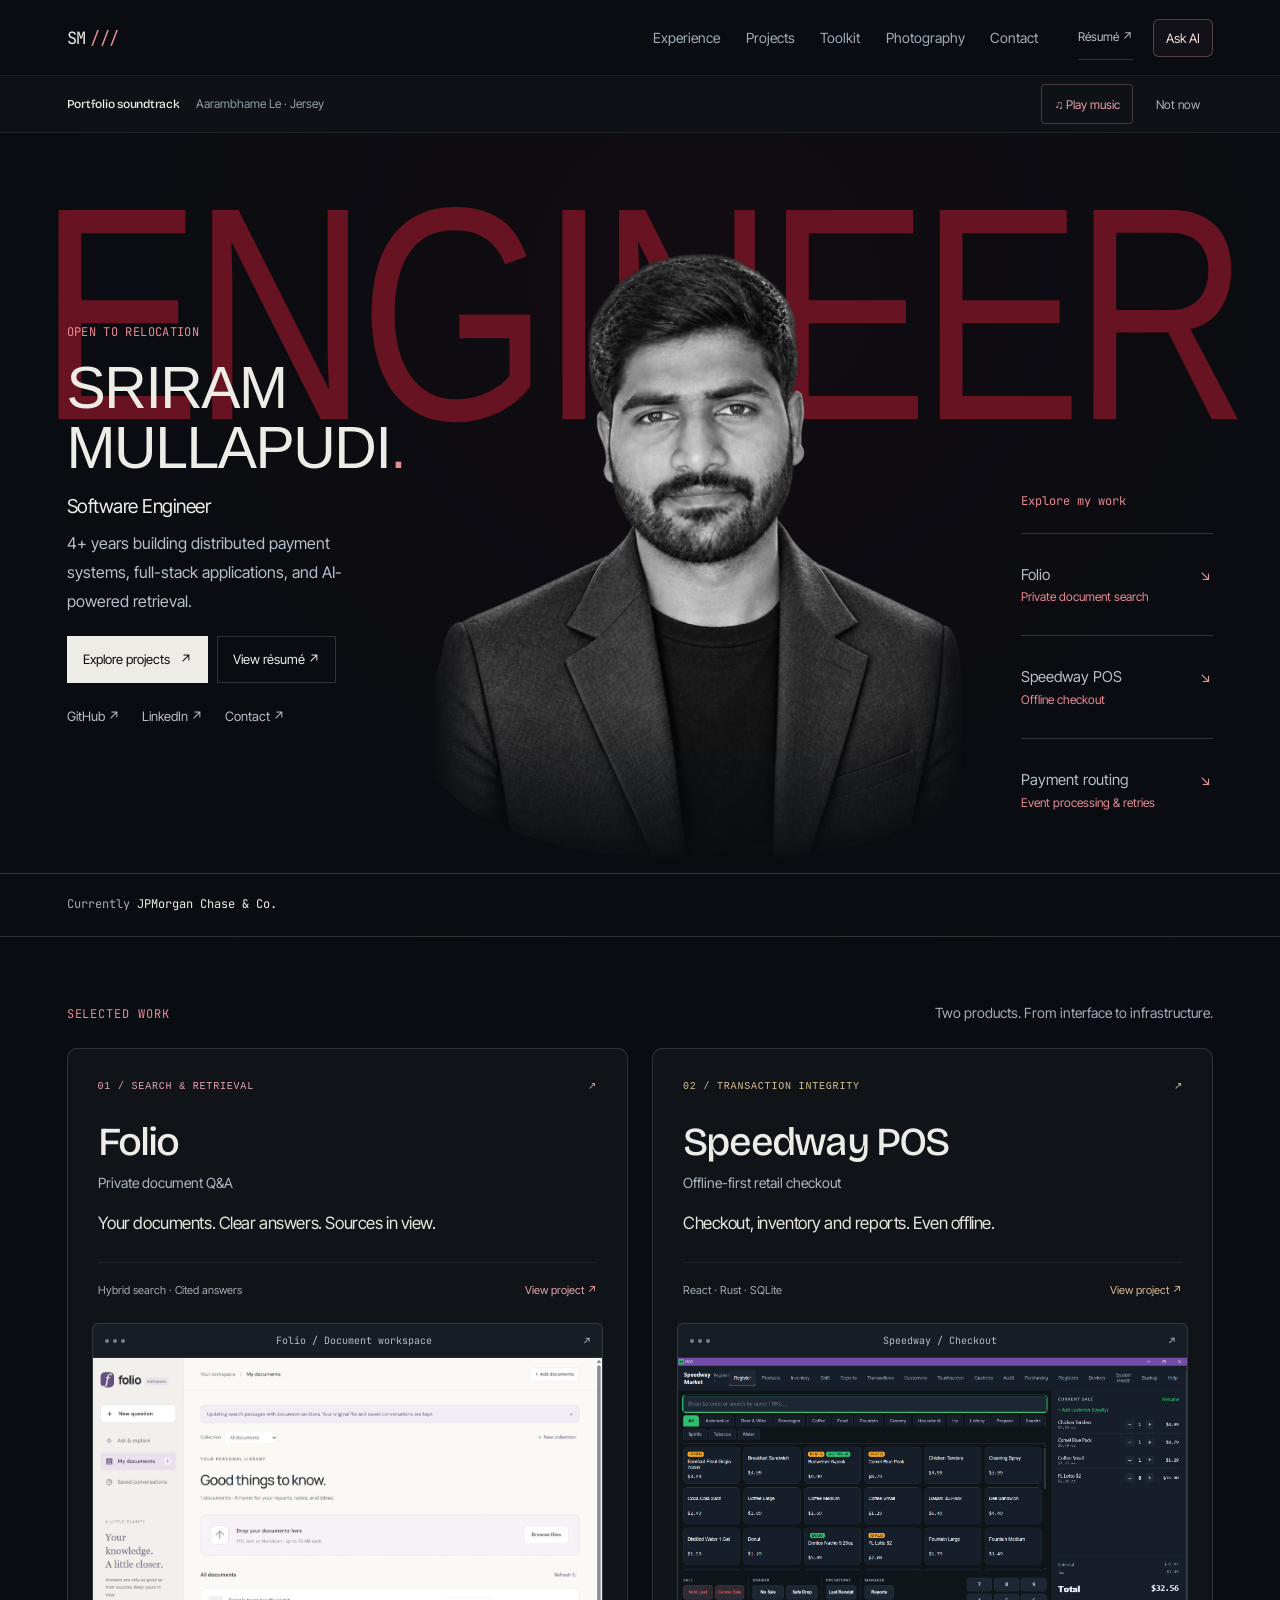
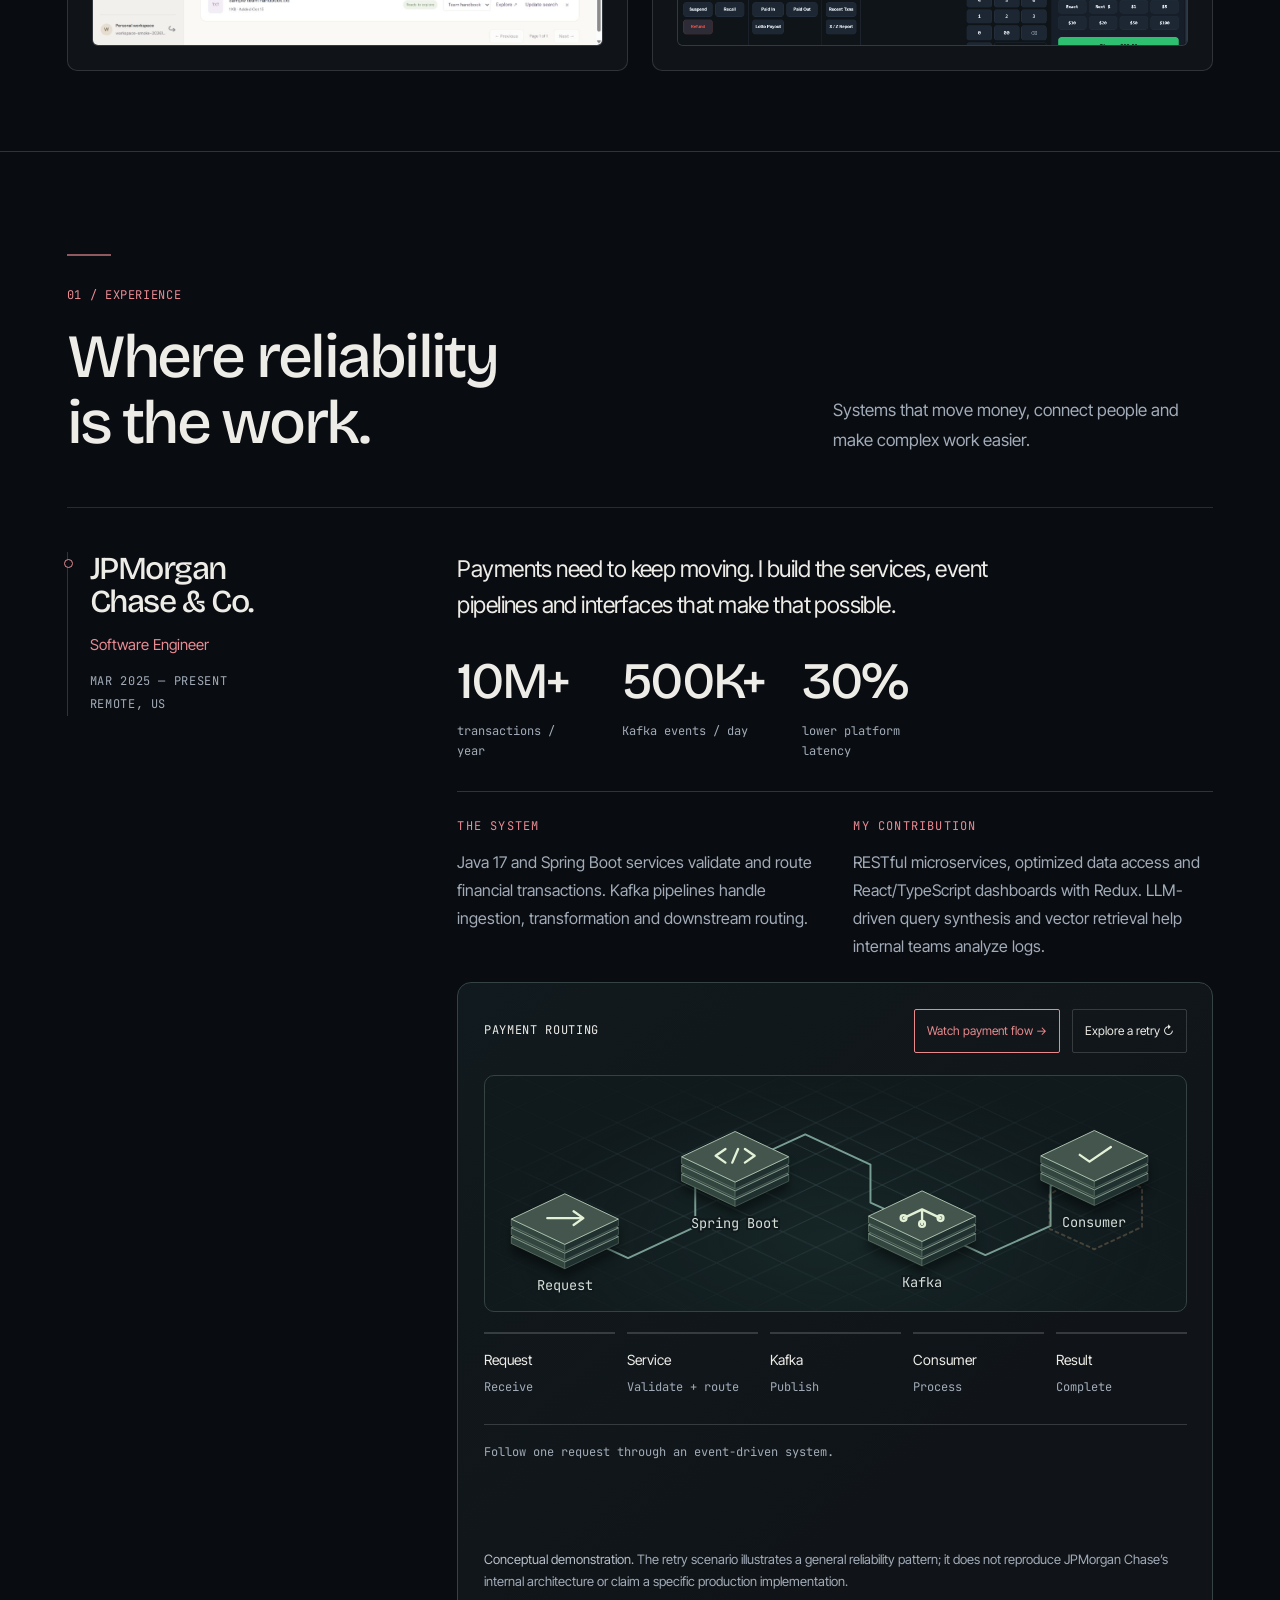
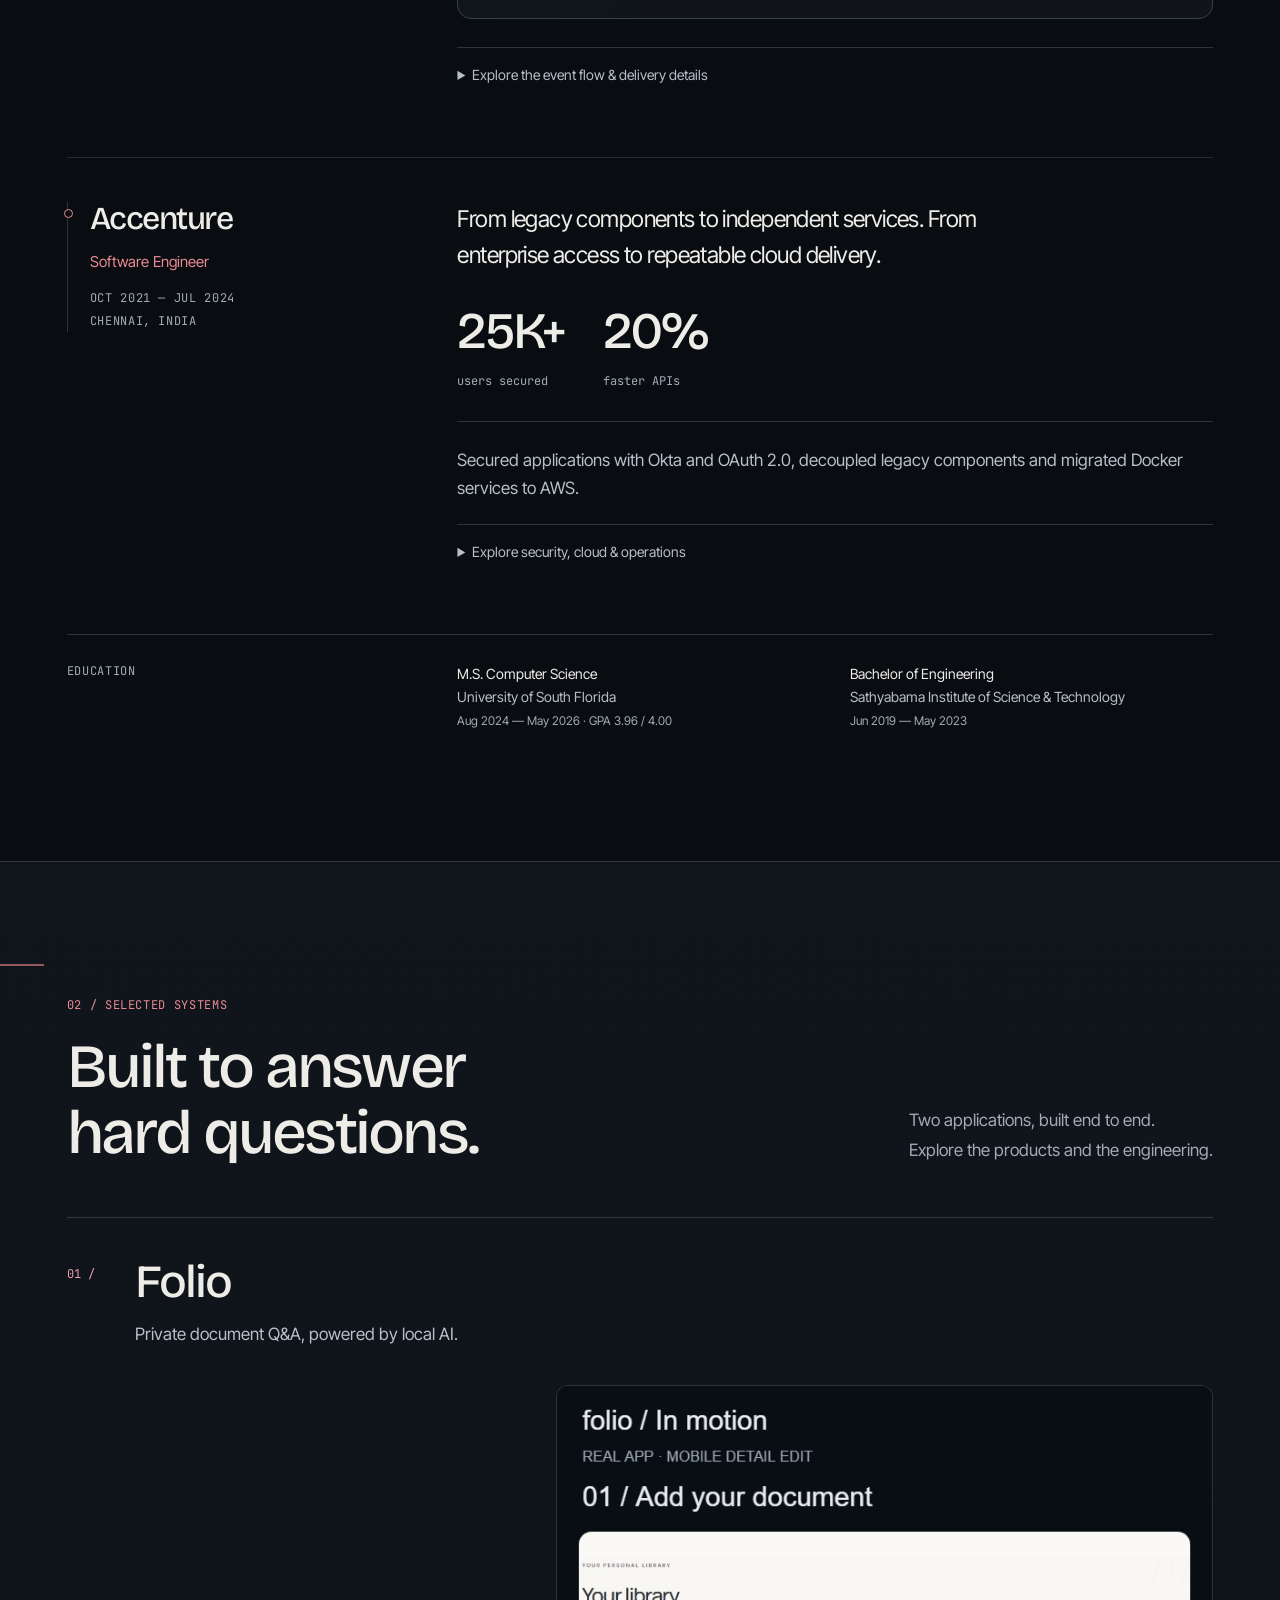
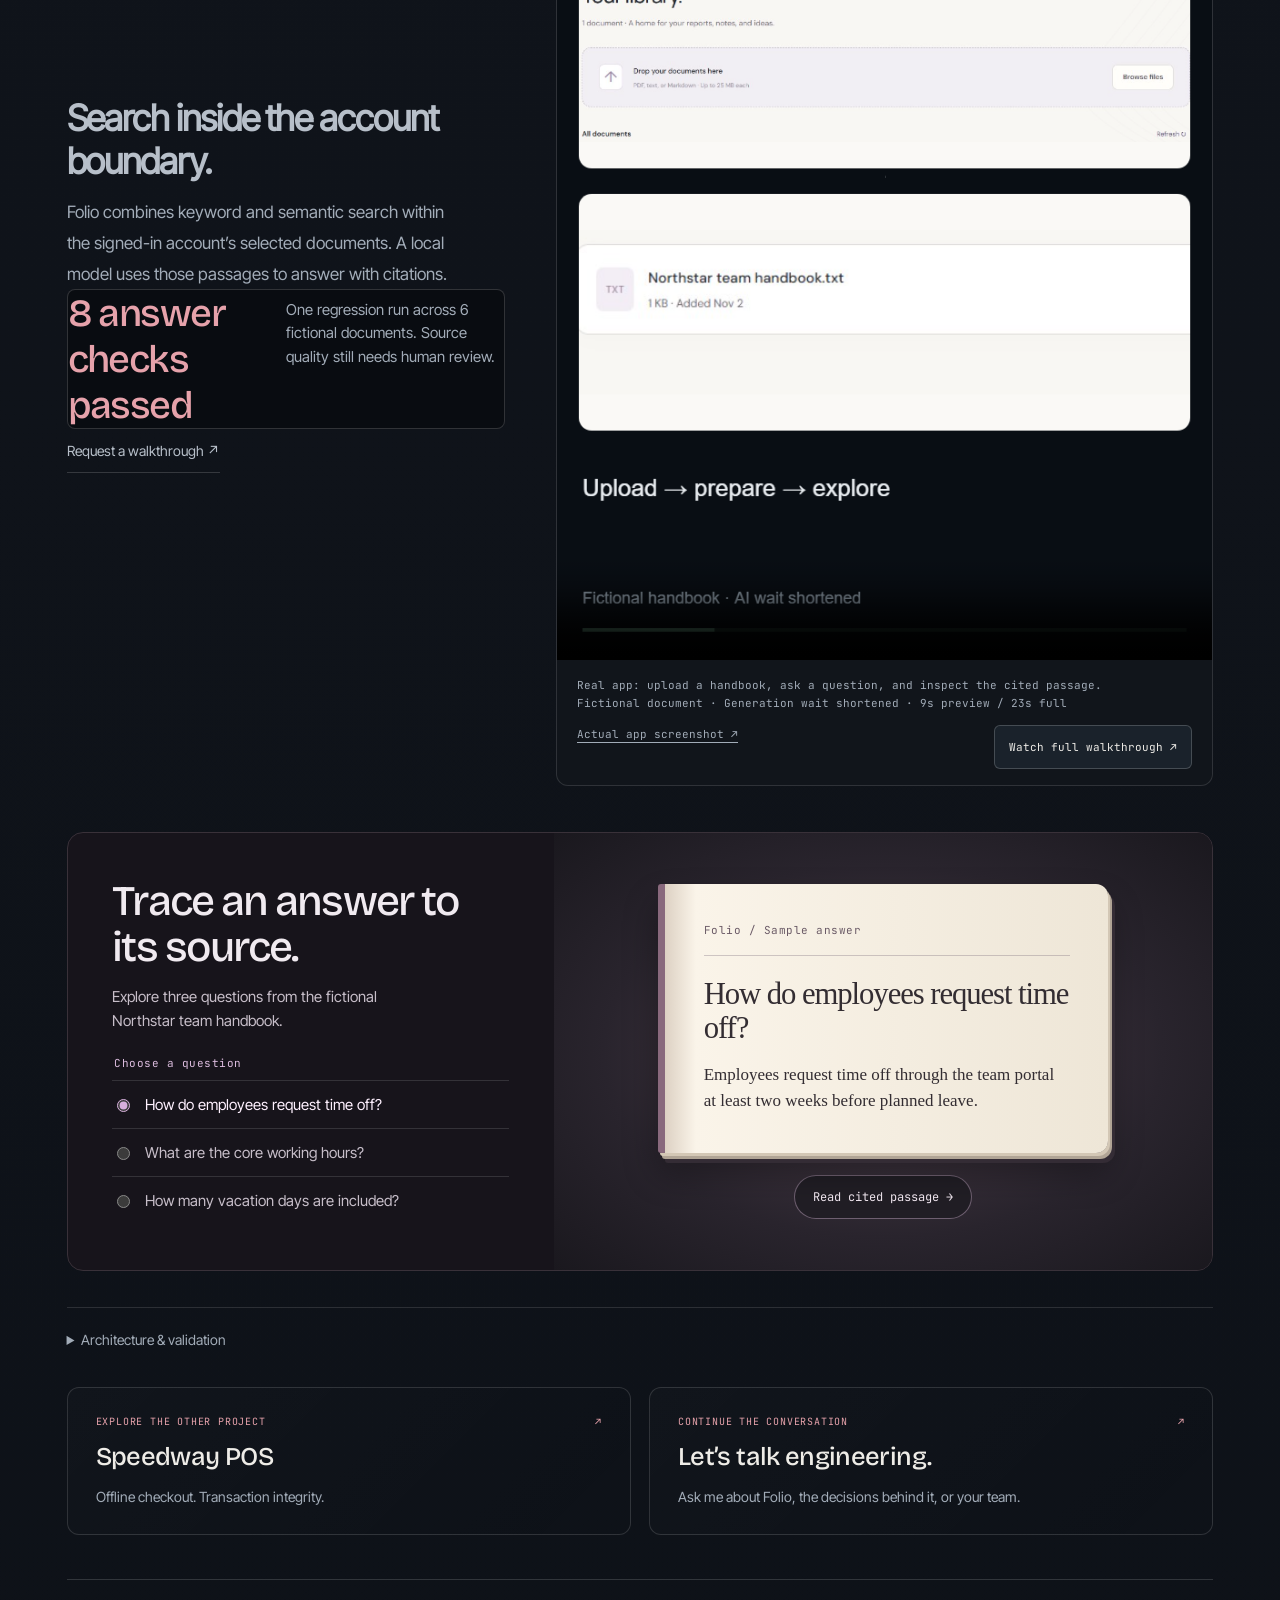
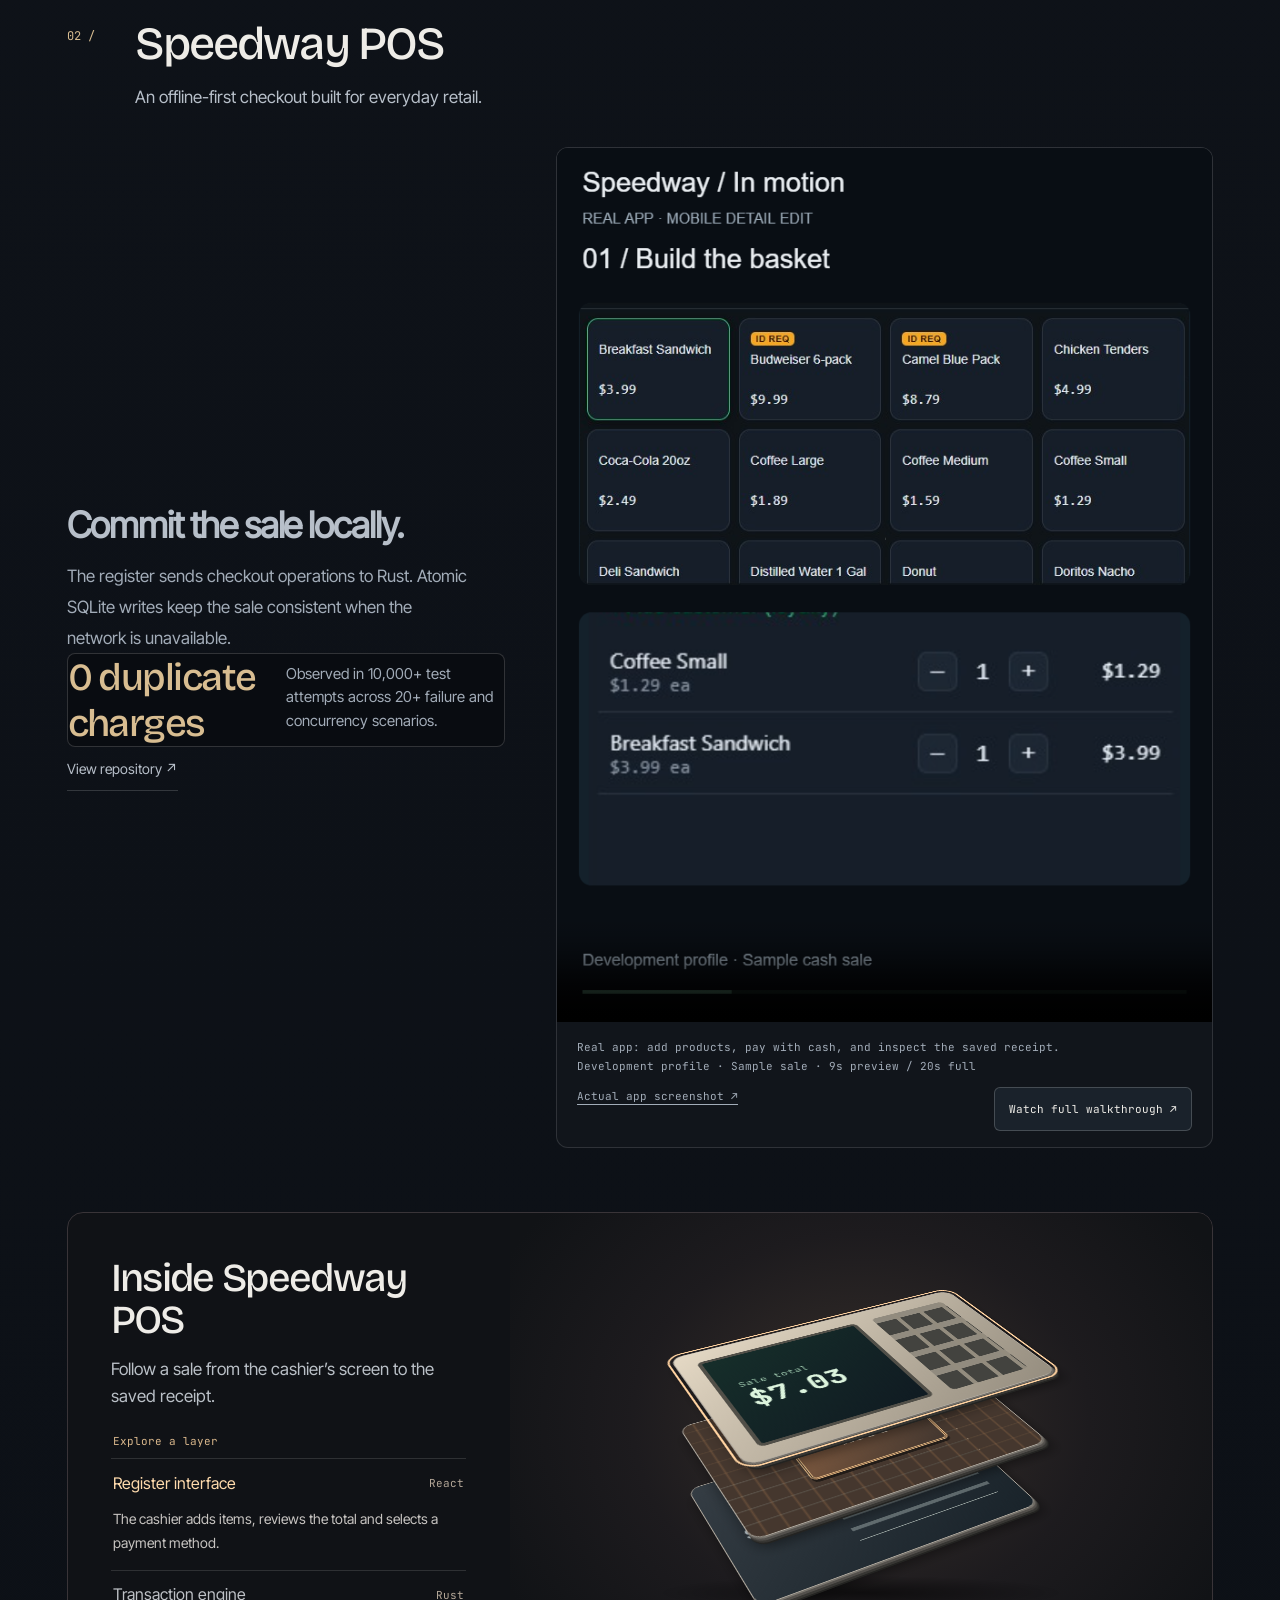
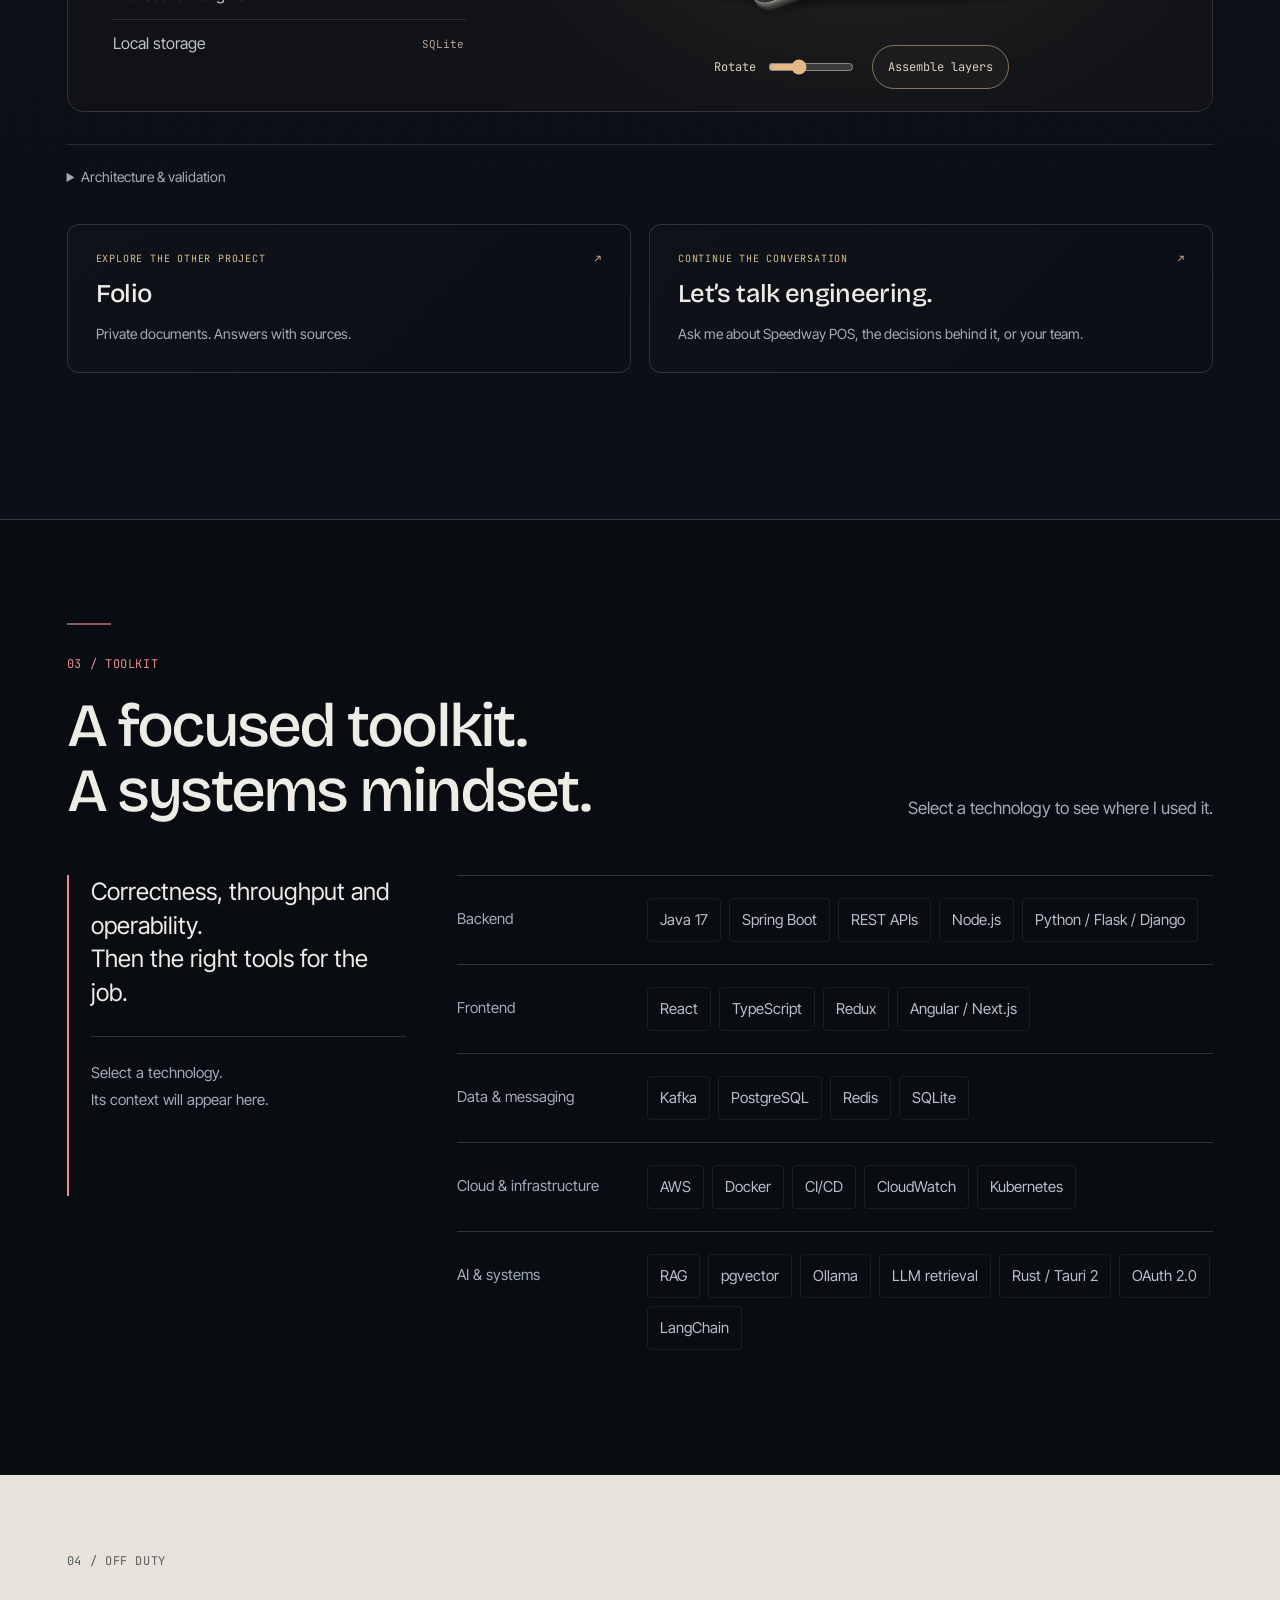
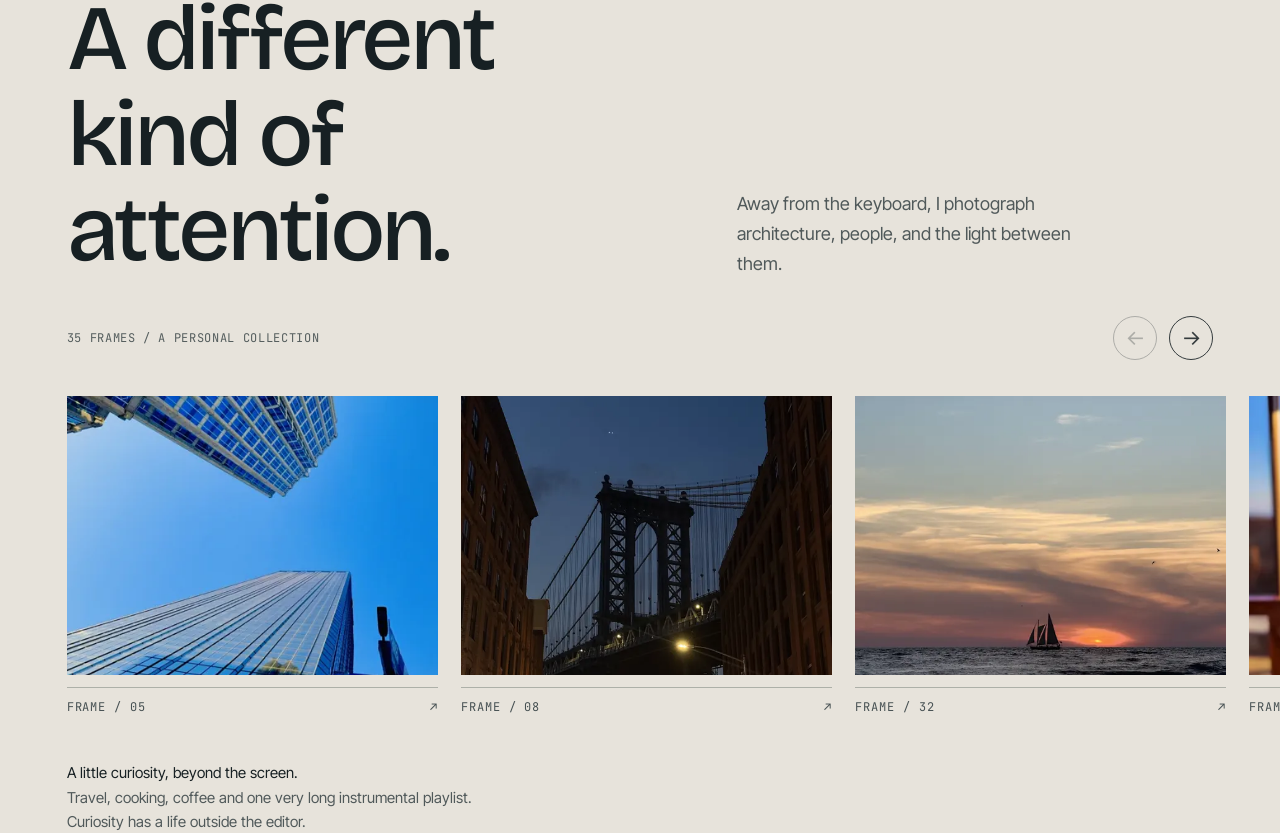
==== commit 0095abc7: "Refine portfolio hierarchy and tie motion to product content" ====
--- a/index.html
+++ b/index.html
@@ -163,8 +163,6 @@
 .frame:focus-visible img{filter:saturate(1.12)}
 html.tab-paused .plate-flow path,html.tab-paused .arch-node:before{animation-play-state:paused!important}
 @media(prefers-reduced-motion:reduce){.hero-links .btn:hover{transform:none}.social-row a:after{transition:none}}
-</style><style id="night-scene-style">
-.night-scene{position:relative;margin-top:40px;border-top:1px solid #ffffff09;overflow:hidden;background:#090c11}.night-scene svg{display:block;width:100%;height:240px}.night-stars circle{fill:#b0c7d2;opacity:.35;animation:night-twinkle 4s ease-in-out var(--delay) infinite alternate}.night-traveler{transform:translate(80px,191px);animation:night-cross 24s linear infinite}.night-rabbit{animation:night-hop .65s ease-in-out infinite}.rabbit-legs{transform-origin:0 3px;animation:night-stride .65s ease-in-out infinite alternate}.night-caption{display:flex;align-items:center;justify-content:center;gap:24px;padding:18px 24px 25px;color:#8a99a8;font:11px/1.6 monospace;letter-spacing:.04em}.night-toggle{font:inherit;color:#aab9c4;border:1px solid #ffffff20;background:transparent;border-radius:20px;padding:7px 12px;cursor:pointer}.night-toggle:hover{border-color:#8a99a8}.night-toggle:focus-visible{outline:2px solid #d8b477;outline-offset:4px}.night-scene.scene-paused *{animation-play-state:paused!important}@keyframes night-twinkle{to{opacity:.85}}@keyframes night-cross{from{transform:translate(-35px,191px)}to{transform:translate(1235px,191px)}}@keyframes night-hop{0%,100%{transform:translateY(0) rotate(3deg)}50%{transform:translateY(-12px) rotate(-5deg)}}@keyframes night-stride{to{transform:scaleX(.45) rotate(-12deg)}}@media(max-width:600px){.night-scene svg{height:180px}.night-caption{flex-direction:column;gap:12px;font-size:10px}}@media(prefers-reduced-motion:reduce){.night-scene *{animation:none!important}.night-traveler{transform:translate(900px,191px)}}
 </style><style id="woodland-scene-style">
 .night-scene svg{height:285px;max-width:1100px;margin:auto}.night-scene{padding-top:8px}.wood-explorer{animation:explorer-bob 1.2s ease-in-out infinite}.explorer-step-front{transform-origin:590px 218px;animation:explorer-step 1.2s ease-in-out infinite alternate}.explorer-step-back{transform-origin:600px 219px;animation:explorer-step 1.2s ease-in-out -.6s infinite alternate}.wood-squirrel{animation:squirrel-bob .8s ease-in-out infinite alternate}.squirrel-tail{transform-origin:363px 244px;animation:squirrel-tail 2.4s ease-in-out infinite alternate}.night-caption{padding-top:8px}@keyframes explorer-bob{50%{transform:translateY(-4px)}}@keyframes explorer-step{from{transform:rotate(-7deg)}to{transform:rotate(7deg)}}@keyframes squirrel-bob{to{transform:translateY(-3px)}}@keyframes squirrel-tail{to{transform:rotate(-9deg)}}@media(max-width:600px){.night-scene svg{height:210px;width:150%;max-width:none;margin-left:-25%}}
 </style><style id="headshot-hero-style">
@@ -185,8 +183,8 @@
 @media(max-width:520px){#hero .hero-grid{min-height:735px}#hero .hero-portrait{height:370px;bottom:98px;left:3%;width:94%}#hero .hero-backdrop{top:290px}#hero .hero-links{padding-bottom:12px}#hero .hero-summary{max-width:34ch}}
 </style><style id="final-craft-style">
 html{scroll-padding-top:90px}.selected-strip{padding-block:40px 48px}.selected-grid{gap:28px}.selected-card{position:relative}.selected-card h3{display:flex;align-items:center;justify-content:space-between;font-size:20px;letter-spacing:-.025em}.selected-art{height:210px;padding:18px 12px;background:radial-gradient(ellipse at 50% 120%,#66162636,transparent 70%),#10141a;border-radius:8px}.selected-art .system-plate{padding:0!important;min-height:0!important}.selected-art .system-plate svg{display:block!important;width:100%;height:auto;max-height:170px}.selected-art .plate-mobile{display:none!important}.selected-art .plate-labels text{font-size:13px!important}.selected-art .plate-labels .minor{font-size:10px!important}.selected-card:after{content:'Read case study ↗';display:block;margin-top:14px;color:#e88a8d;font:11px var(--mono);transition:translate .2s}.selected-card:hover:after{translate:3px 0}.selected-card p{line-height:1.7}.selected-card .selected-proof{color:#bdc5cd;font:11px/1.7 var(--mono);margin-top:10px;border-top:1px solid #ffffff12;padding-top:10px}a:focus-visible,button:focus-visible,summary:focus-visible{outline:2px solid #ed9298;outline-offset:5px}.hero-aside>p{color:#dc9a9d}.hero-aside li{color:#c7cbd2}#hero .hero-thesis{color:#e9949b}.selected-card:hover .plate-flow{opacity:1}.selected-card:hover .plate-flow path{stroke-dasharray:7 12;animation:preview-flow 1.6s linear 2}@keyframes preview-flow{to{stroke-dashoffset:-38}}@media(max-width:520px){.selected-art{height:155px;padding:10px}.selected-card h3{font-size:19px}.selected-grid{gap:32px}.selected-strip{padding-block:28px 35px}.selected-art .plate-labels text{font-size:15px!important}.selected-art .plate-labels .minor{display:none}}@media(prefers-reduced-motion:reduce){.selected-card:hover .plate-flow path{animation:none}.selected-card:after{transition:none}}
-</style><link rel="stylesheet" href="portfolio-v3-assets/ui-craft.css"/><link rel="stylesheet" href="portfolio-v3-assets/editorial.css?v=20261114-clean"/>
-<link rel="stylesheet" href="portfolio-v3-assets/scroll-story.css?v=5"/>
+</style><link rel="stylesheet" href="portfolio-v3-assets/ui-craft.css?v=20261117"/><link rel="stylesheet" href="portfolio-v3-assets/editorial.css?v=20261114-clean"/>
+
 <link rel="stylesheet" href="portfolio-v3-assets/register-study.css"/><link rel="stylesheet" href="portfolio-v3-assets/folio-reader.css"/><link rel="stylesheet" href="portfolio-v3-assets/payment-board.css"/><style>/* A common baseline keeps the photographs and their captions aligned. */
 #life .filmstrip{align-items:flex-start;gap:clamp(14px,1.8vw,28px);padding-bottom:24px}
 #life .frame{--frame-rise:0px;transform:none;flex:0 0 clamp(280px,29vw,440px);width:auto}
@@ -196,7 +194,7 @@
 #life .frame:focus-visible{outline:2px solid #344c54;outline-offset:4px}
 @media(max-width:600px){#life .frame{flex-basis:78vw}#life .frame img{aspect-ratio:1}}</style><style>
 .hero-aside li{padding:0}.hero-aside li:before{display:none}.hero-aside li a{position:relative;display:grid;gap:2px;padding:11px 20px 11px 0;text-decoration:none;color:inherit}.hero-aside li a:after{content:'↘';position:absolute;right:1px;top:12px;color:#dc9a9d}.hero-aside li strong{font-size:15px;color:var(--text);font-weight:500}.hero-aside li span{font-size:12px;color:var(--second)}.hero-aside li a:is(:hover,:focus-visible) strong{text-decoration:underline;text-underline-offset:3px}
-</style><link rel="stylesheet" href="portfolio-v3-assets/assistant.css?v=20261115"/><link rel="stylesheet" href="portfolio-v3-assets/folio-neural.css?v=3"/></head><body><svg aria-hidden="true" height="0" style="position:absolute" width="0"><defs><clippath clipPathUnits="objectBoundingBox" id="portrait-outline"><path d="M.247 .231 C.237 .18 .269 .117 .326 .093 C.37 .053 .47 .048 .54 .06 C.61 .059 .675 .095 .694 .15 C.712 .193 .696 .246 .685 .286 C.693 .318 .676 .365 .659 .377 C.648 .423 .617 .461 .602 .477 L.612 .513 C.70 .535 .79 .574 .87 .609 Q.94 .643 1 .672 L1 1 L0 1 L0 .683 Q.07 .639 .15 .61 Q.24 .567 .345 .526 L.357 .465 C.323 .442 .301 .405 .294 .366 Q.269 .348 .277 .298 Q.252 .27 .247 .231Z"></path></clippath></defs></svg>
+</style><link rel="stylesheet" href="portfolio-v3-assets/assistant.css?v=20261115"/><link rel="stylesheet" href="portfolio-v3-assets/portfolio-experience.css?v=20261117"/></head><body><svg aria-hidden="true" height="0" style="position:absolute" width="0"><defs><clippath clipPathUnits="objectBoundingBox" id="portrait-outline"><path d="M.247 .231 C.237 .18 .269 .117 .326 .093 C.37 .053 .47 .048 .54 .06 C.61 .059 .675 .095 .694 .15 C.712 .193 .696 .246 .685 .286 C.693 .318 .676 .365 .659 .377 C.648 .423 .617 .461 .602 .477 L.612 .513 C.70 .535 .79 .574 .87 .609 Q.94 .643 1 .672 L1 1 L0 1 L0 .683 Q.07 .639 .15 .61 Q.24 .567 .345 .526 L.357 .465 C.323 .442 .301 .405 .294 .366 Q.269 .348 .277 .298 Q.252 .27 .247 .231Z"></path></clippath></defs></svg>
 <a class="skip" href="#main">Skip to content</a>
 <nav aria-label="Primary" class="nav"><div class="wrap nav-inner">
 <a aria-label="SM /// — Sriram Mullapudi home" class="mark" href="#hero">SM <span>///</span></a>
@@ -209,7 +207,7 @@
 <div class="hero-copy"><p class="eyebrow">Open to relocation</p><h1 class="name">Sriram<br/>Mullapudi<span>.</span></h1><p class="hero-role">Software Engineer</p><p class="hero-summary">4+ years building distributed payment systems, full-stack applications, and AI-powered retrieval.</p></div>
 <figure class="hero-portrait"><div class="portrait-window"><img alt="AI-stylized monochrome portrait of Sriram Mullapudi in a charcoal jacket" decoding="async" fetchpriority="high" height="1402" loading="eager" src="portfolio-v3-assets/hero-editorial-refined-v3-1122.webp" srcset="portfolio-v3-assets/hero-editorial-refined-v3-560.webp 560w, portfolio-v3-assets/hero-editorial-refined-v3-1122.webp 1122w" sizes="(max-width:820px) 100vw, 50vw" width="1122"/></div></figure>
 <div class="hero-links"><div class="actions"><a class="btn primary" href="#projects">Explore projects <span aria-hidden="true">↗</span></a><a class="btn" href="portfolio-v3-assets/Sriram-Mullapudi-Resume.pdf?v=20261028" rel="noopener" target="_blank">View résumé ↗</a></div><div class="social-row"><a href="https://github.com/Sriram-Mullapudi" rel="noopener noreferrer" target="_blank">GitHub ↗</a><a href="https://www.linkedin.com/in/srirammullapudi/" rel="noopener noreferrer" target="_blank">LinkedIn ↗</a><a href="#contact">Contact ↗</a></div></div>
-<nav aria-label="Explore engineering work" class="hero-aside"><p>Explore my work</p><ul><li><a href="#knowledge-search"><strong>Folio</strong><span>Private document search</span></a></li><li><a href="#speedway-pos"><strong>Speedway POS</strong><span>Offline checkout</span></a></li><li><a href="#payment-flow"><strong>Payment routing</strong><span>Event processing &amp; retries</span></a></li></ul></nav></div><div class="wrap hero-bottom"><span>Currently <strong>JPMorgan Chase &amp; Co.</strong></span></div></header><section aria-label="Selected engineering projects" class="selected-strip wrap"><div class="showcase-sticky"><div class="selected-heading"><p>Selected work</p></div><div class="showcase-window"><div class="selected-grid"><a class="selected-card" href="#knowledge-search" data-system="retrieval"><div class="showcase-copy"><div class="work-meta"><span>01 / Search &amp; retrieval</span><span aria-hidden="true">↗</span></div><h3>Folio</h3><p>Private document Q&amp;A</p><p class="work-thesis">Your documents. Clear answers. Sources in view.</p><div class="work-bottom"><span>Hybrid search · Cited answers</span><span>View project ↗</span></div></div><div class="showcase-stage"><div class="showcase-assembly"><div class="showcase-device"><div class="showcase-chrome" aria-hidden="true"><span class="window-dots"><i></i><i></i><i></i></span><span>Folio / Document workspace</span><span>↗</span></div><img class="showcase-image" src="portfolio-v3-assets/folio-workspace.png" width="1265" height="712" loading="lazy" decoding="async" alt="Folio document workspace"/></div><span class="showcase-excerpt folio-excerpt"><span class="excerpt-heading">Cited passage <span>[1]</span></span><q>Employees request time off through the team portal at least two weeks before planned leave.</q><span class="excerpt-source">Northstar team handbook · Sample</span></span></div></div></a><a class="selected-card" href="#speedway-pos" data-system="integrity"><div class="showcase-copy"><div class="work-meta"><span>02 / Transaction integrity</span><span aria-hidden="true">↗</span></div><h3>Speedway POS</h3><p>Offline-first retail checkout</p><p class="work-thesis">Checkout, inventory and reports. Even offline.</p><div class="work-bottom"><span>React · Rust · SQLite</span><span>View project ↗</span></div></div><div class="showcase-stage"><div class="showcase-assembly"><div class="showcase-device"><div class="showcase-chrome" aria-hidden="true"><span class="window-dots"><i></i><i></i><i></i></span><span>Speedway / Checkout</span><span>↗</span></div><img class="showcase-image" src="portfolio-v3-assets/speedway-register.png" width="1916" height="1135" loading="lazy" decoding="async" alt="Speedway POS checkout and product catalog"/></div><span class="showcase-excerpt receipt-excerpt"><span class="excerpt-heading">Sample receipt <span>#1</span></span><span class="receipt-row"><span>Total</span><strong>$7.03</strong></span><span class="receipt-row"><span>Cash tendered</span><span>$10.00</span></span><span class="receipt-row"><span>Change</span><span>$2.97</span></span></span></div></div></a></div></div><div class="showcase-controls" hidden><span class="meta">Scroll to explore</span><div><button type="button" data-showcase="0" aria-pressed="true">01 / Folio</button><button type="button" data-showcase="1" aria-pressed="false">02 / Speedway POS</button></div><span class="showcase-progress" aria-hidden="true"><i></i></span></div></div></section>
+<nav aria-label="Explore engineering work" class="hero-aside"><p>Explore my work</p><ul><li><a href="#knowledge-search"><strong>Folio</strong><span>Private document search</span></a></li><li><a href="#speedway-pos"><strong>Speedway POS</strong><span>Offline checkout</span></a></li><li><a href="#payment-flow"><strong>Payment routing</strong><span>Event processing &amp; retries</span></a></li></ul></nav></div><div class="wrap hero-bottom"><span>Currently <strong>JPMorgan Chase &amp; Co.</strong></span></div></header><section aria-label="Selected engineering projects" class="selected-strip wrap"><div class="showcase-sticky"><div class="selected-heading"><p>Selected work</p><span>Two products. From interface to infrastructure.</span></div><div class="showcase-window"><div class="selected-grid"><a class="selected-card" href="#knowledge-search" data-system="retrieval"><div class="showcase-copy"><div class="work-meta"><span>01 / Search &amp; retrieval</span><span aria-hidden="true">↗</span></div><h3>Folio</h3><p>Private document Q&amp;A</p><p class="work-thesis">Your documents. Clear answers. Sources in view.</p><div class="work-bottom"><span>Hybrid search · Cited answers</span><span>View project ↗</span></div></div><div class="showcase-stage"><div class="showcase-assembly"><div class="showcase-device"><div class="showcase-chrome" aria-hidden="true"><span class="window-dots"><i></i><i></i><i></i></span><span>Folio / Document workspace</span><span>↗</span></div><img class="showcase-image" src="portfolio-v3-assets/folio-workspace.png" width="1265" height="712" loading="lazy" decoding="async" alt="Folio document workspace"/></div></div></div></a><a class="selected-card" href="#speedway-pos" data-system="integrity"><div class="showcase-copy"><div class="work-meta"><span>02 / Transaction integrity</span><span aria-hidden="true">↗</span></div><h3>Speedway POS</h3><p>Offline-first retail checkout</p><p class="work-thesis">Checkout, inventory and reports. Even offline.</p><div class="work-bottom"><span>React · Rust · SQLite</span><span>View project ↗</span></div></div><div class="showcase-stage"><div class="showcase-assembly"><div class="showcase-device"><div class="showcase-chrome" aria-hidden="true"><span class="window-dots"><i></i><i></i><i></i></span><span>Speedway / Checkout</span><span>↗</span></div><img class="showcase-image" src="portfolio-v3-assets/speedway-register.png" width="1916" height="1135" loading="lazy" decoding="async" alt="Speedway POS checkout and product catalog"/></div></div></div></a></div></div></div></section>
 <section aria-labelledby="work-title" class="chapter wrap" id="work"><div class="section-head"><div><span class="number">01 / Experience</span><h2 id="work-title">Where reliability<br/>is the work.</h2></div><p>Systems that move money, connect people and make complex work easier.</p></div>
 <article class="job"><div class="job-side"><h3>JPMorgan<br/>Chase &amp; Co.</h3><p class="role">Software Engineer</p><p class="meta">Mar 2025 — Present<br/>Remote, US</p></div>
 <div class="job-main"><p class="lead">Payments need to keep moving. I build the services, event pipelines and interfaces that make that possible.</p>
@@ -228,7 +226,7 @@
 <div class="product-overview case-opening"><div class="product-copy"><h4>Search inside the account boundary.</h4><p>Folio combines keyword and semantic search within the signed-in account’s selected documents. A local model uses those passages to answer with citations.</p><div class="case-evidence"><strong>8 answer checks passed</strong><p>One regression run across 6 fictional documents. Source quality still needs human review.</p></div><a class="text-link" href="#contact">Request a walkthrough ↗</a></div><figure class="product-preview product-film"><video class="product-video" controls muted loop playsinline preload="none" width="1440" height="900" poster="portfolio-v3-assets/folio-recorded-poster.png" data-film="folio" aria-label="Folio real app document and citation recording" aria-describedby="folio-film-caption"><source src="portfolio-v3-assets/folio-mobile-preview.mp4" type="video/mp4" media="(max-width: 700px)"/><source src="portfolio-v3-assets/folio-preview.mp4" type="video/mp4"/>Your browser cannot play this video. <a href="portfolio-v3-assets/folio-recorded.webm">Download the walkthrough</a>.</video><figcaption id="folio-film-caption"><span>Real app: upload a handbook, ask a question, and inspect the cited passage.<br/>Fictional document · Generation wait shortened · 9s preview / 23s full</span><a href="portfolio-v3-assets/folio-workspace.png" target="_blank" rel="noopener">Actual app screenshot ↗</a><button class="film-watch" type="button" data-watch-video="folio">Watch full walkthrough ↗</button></figcaption></figure></div>
 <section id="folio-reader" class="folio-reader" aria-labelledby="folio-reader-title">
  <div class="reader-questions"><h4 id="folio-reader-title">Trace an answer to its source.</h4><p>Explore three questions from the fictional Northstar team handbook.</p>
- <figure class="neural-visual" role="group" aria-label="Conceptual three-dimensional neural network" hidden><canvas aria-hidden="true"></canvas><button type="button" aria-pressed="false">Play animation</button></figure>
+
  <fieldset hidden><legend>Choose a question</legend>
  <label><input type="radio" name="folio-question" value="leave" checked/><span>How do employees request time off?</span></label>
  <label><input type="radio" name="folio-question" value="hours"/><span>What are the core working hours?</span></label>
@@ -241,9 +239,7 @@
 <details class="product-technical"><summary>Architecture &amp; validation</summary><div class="product-technical-body"><div><p class="techline">Spring Boot · React · PostgreSQL / pgvector · Ollama</p><p>Reciprocal Rank Fusion merges results from PostgreSQL full-text search and the pgvector HNSW index.</p><p>Local application · Private repository. Response time depends on the user's hardware.</p></div><div class="architecture"><p class="meta">Retrieval / simplified architecture</p><div class="arch-flow"><div class="arch-node">Query</div><span aria-hidden="true" class="arch-arrow">↓</span><div class="arch-split"><div class="arch-node">pgvector HNSW</div><div class="arch-node">PostgreSQL<br/>full-text search</div></div><span aria-hidden="true" class="arch-arrow">↓</span><div class="arch-node">Reciprocal Rank Fusion</div><span aria-hidden="true" class="arch-arrow">↓</span><div class="arch-node">Local model + citations</div></div><p class="arch-foot">Retrieval scoped to the signed-in account and selected documents.</p><div class="architecture-controls"><button class="diagram-play" type="button">Follow a query →</button></div><p class="diagram-caption" role="status">Select the walkthrough to follow each stage.</p></div></div></details><nav class="project-next" aria-label="After Folio"><a class="project-next-card" href="#speedway-pos"><span class="project-next-label">Explore the other project <span aria-hidden="true">↗</span></span><strong>Speedway POS</strong><span>Offline checkout. Transaction integrity.</span></a><a class="project-next-card project-conversation" href="mailto:srirammullapudi91@gmail.com?subject=Let%27s%20talk%20about%20Folio"><span class="project-next-label">Continue the conversation <span aria-hidden="true">↗</span></span><strong>Let’s talk engineering.</strong><span>Ask me about Folio, the decisions behind it, or your team.</span></a></nav></article>
 <article class="project product-project" id="speedway-pos" aria-labelledby="speedway-pos-title"><header class="project-heading"><span class="project-num">02 /</span><div><h3 id="speedway-pos-title">Speedway POS</h3><p class="project-subtitle">An offline-first checkout built for everyday retail.</p></div></header>
 <div class="product-overview case-opening"><div class="product-copy"><h4>Commit the sale locally.</h4><p>The register sends checkout operations to Rust. Atomic SQLite writes keep the sale consistent when the network is unavailable.</p><div class="case-evidence"><strong>0 duplicate charges</strong><p>Observed in 10,000+ test attempts across 20+ failure and concurrency scenarios.</p></div><a class="text-link" href="https://github.com/Sriram-Mullapudi/speedway-pos" target="_blank" rel="noopener noreferrer">View repository ↗</a></div><figure class="product-preview product-film"><video class="product-video" controls muted loop playsinline preload="none" width="1440" height="900" poster="portfolio-v3-assets/speedway-recorded-poster.png" data-film="speedway" aria-label="Speedway real app checkout recording" aria-describedby="speedway-film-caption"><source src="portfolio-v3-assets/speedway-mobile-preview.mp4" type="video/mp4" media="(max-width: 700px)"/><source src="portfolio-v3-assets/speedway-preview.mp4" type="video/mp4"/>Your browser cannot play this video. <a href="portfolio-v3-assets/speedway-recorded.webm">Download the walkthrough</a>.</video><figcaption id="speedway-film-caption"><span>Real app: add products, pay with cash, and inspect the saved receipt.<br/>Development profile · Sample sale · 9s preview / 20s full</span><a href="portfolio-v3-assets/speedway-register.png" target="_blank" rel="noopener">Actual app screenshot ↗</a><button class="film-watch" type="button" data-watch-video="speedway">Watch full walkthrough ↗</button></figcaption></figure></div>
-<details class="product-technical"><summary>Architecture &amp; validation</summary><div class="product-technical-body"><div><p class="techline">React · TypeScript · Rust / Tauri 2 · SQLite</p><p>Atomic SQLite operations, role-based access, Argon2 PIN hashing and an append-only audit log support financial workflows.</p><p>Used with a 10K+ SKU catalog and 5K+ real-world sales.</p><p>Offline operation keeps checkout available; transaction integrity stays local to the register.</p></div><div class="architecture"><p class="meta">Point of sale / system components</p><div class="arch-flow"><div class="arch-node">React + TypeScript</div><span aria-hidden="true" class="arch-arrow">↕</span><div class="arch-node">Rust / Tauri 2</div><span aria-hidden="true" class="arch-arrow">↕</span><div class="arch-node">Atomic SQLite operations</div></div><p class="arch-foot">RBAC · Argon2 PIN hashing<br/>Append-only audit logs · Duplicate-payment controls</p><div class="architecture-controls"><button class="diagram-play" type="button">Follow a sale →</button></div><p class="diagram-caption" role="status">Select the walkthrough to follow each stage.</p></div></div></details><nav class="project-next" aria-label="After Speedway POS"><a class="project-next-card" href="#knowledge-search"><span class="project-next-label">Explore the other project <span aria-hidden="true">↗</span></span><strong>Folio</strong><span>Private documents. Answers with sources.</span></a><a class="project-next-card project-conversation" href="mailto:srirammullapudi91@gmail.com?subject=Let%27s%20talk%20about%20Speedway%20POS"><span class="project-next-label">Continue the conversation <span aria-hidden="true">↗</span></span><strong>Let’s talk engineering.</strong><span>Ask me about Speedway POS, the decisions behind it, or your team.</span></a></nav></article>
-</div></section>
-<section aria-labelledby="stack-title" class="chapter wrap" id="stack"><div class="section-head"><div><span class="number">03 / Toolkit</span><h2 id="stack-title">A focused toolkit.<br/>A systems mindset.</h2></div><p>Select a technology to see where I used it.</p></div><section class="register-study" aria-labelledby="register-study-title">
+<section class="register-study" aria-labelledby="register-study-title">
  <div class="register-copy"><h3 id="register-study-title">Inside Speedway POS</h3><p>Follow a sale from the cashier’s screen to the saved receipt.</p>
  <fieldset class="register-layers"><legend>Explore a layer</legend>
  <label><input type="radio" name="register-layer" value="register" checked/><span>Register interface <small>React</small></span><em>The cashier adds items, reviews the total and selects a payment method.</em></label>
@@ -255,10 +251,13 @@
  <div class="register-plane engine-plane"><div class="engine-chip">Rust</div></div>
  <div class="register-plane register-plane-top"><div class="register-display"><span>Sale total</span><strong>$7.03</strong></div><div class="register-keys"></div></div>
  </div></div><div class="register-controls" hidden><label>Rotate <input type="range" min="-85" max="85" value="-28" aria-label="Rotate the register model in degrees"/></label><button type="button">Assemble layers</button></div></div>
-</section><div class="toolkit-layout"><div class="toolkit-intro"><p>Correctness, throughput and operability.<br/>Then the right tools for the job.</p><div class="skill-detail" id="skill-detail" role="status">Select a technology.<br/>Its context will appear here.</div></div><div><div id="skills"><div class="skill-row"><h3>Backend</h3><div class="skill-buttons"><button aria-pressed="false" class="skill" data-context="JPMorgan Chase: backend services. Folio: document processing and question-answering APIs.">Java 17</button><button aria-pressed="false" class="skill" data-context="JPMorgan Chase: RESTful microservices and payment routing. Folio: application backend.">Spring Boot</button><button aria-pressed="false" class="skill" data-context="JPMorgan Chase: core data routing and dashboard API integration.">REST APIs</button><button aria-pressed="false" class="skill" data-context="Listed in my resume’s skills section; no specific employer or project usage is documented.">Node.js</button><button aria-pressed="false" class="skill" data-context="Listed in my resume’s skills section; no specific employer or project usage is documented.">Python / Flask / Django</button></div></div><div class="skill-row"><h3>Frontend</h3><div class="skill-buttons"><button aria-pressed="false" class="skill" data-context="JPMorgan Chase: internal interfaces. Folio and Speedway POS: application interfaces.">React</button><button aria-pressed="false" class="skill" data-context="JPMorgan Chase: component-driven interfaces. Folio and Speedway POS: typed application frontends.">TypeScript</button><button aria-pressed="false" class="skill" data-context="JPMorgan Chase: state management for real-time enterprise dashboards.">Redux</button><button aria-pressed="false" class="skill" data-context="Listed in my resume’s skills section; no specific employer or project usage is documented.">Angular / Next.js</button></div></div><div class="skill-row"><h3>Data &amp; messaging</h3><div class="skill-buttons"><button aria-pressed="false" class="skill" data-context="JPMorgan Chase: ingestion, transformation and routing of 500K+ daily events.">Kafka</button><button aria-pressed="false" class="skill" data-context="Folio: full-text search and pgvector-backed retrieval.">PostgreSQL</button><button aria-pressed="false" class="skill" data-context="Folio: Redis in the local service stack.">Redis</button><button aria-pressed="false" class="skill" data-context="Speedway POS: atomic operations for transaction integrity.">SQLite</button></div></div><div class="skill-row"><h3>Cloud &amp; infrastructure</h3><div class="skill-buttons"><button aria-pressed="false" class="skill" data-context="Accenture: cloud migration and operations. Folio runs locally with Docker.">AWS</button><button aria-pressed="false" class="skill" data-context="Accenture: containerized backend microservices. Folio: local service orchestration with Docker Compose.">Docker</button><button aria-pressed="false" class="skill" data-context="JPMorgan Chase: Jenkins and GitHub Actions. This portfolio: automated validation with GitHub Actions.">CI/CD</button><button aria-pressed="false" class="skill" data-context="Accenture: logging, telemetry and alerting.">CloudWatch</button><button aria-pressed="false" class="skill" data-context="Listed in my resume’s skills section; no specific employer or project usage is documented.">Kubernetes</button></div></div><div class="skill-row"><h3>AI &amp; systems</h3><div class="skill-buttons"><button aria-pressed="false" class="skill" data-context="Folio: hybrid retrieval, cited answers and a small automated answer evaluation suite.">RAG</button><button aria-pressed="false" class="skill" data-context="Folio: HNSW retrieval combined with PostgreSQL full-text search via Reciprocal Rank Fusion.">pgvector</button><button aria-pressed="false" class="skill" data-context="Folio: local embedding and answer-generation models, without an AI provider API key.">Ollama</button><button aria-pressed="false" class="skill" data-context="JPMorgan Chase: query synthesis and vector retrieval for internal log analysis.">LLM retrieval</button><button aria-pressed="false" class="skill" data-context="Speedway POS: packaged Windows application.">Rust / Tauri 2</button><button aria-pressed="false" class="skill" data-context="Accenture: Okta/OAuth 2.0 security for 25K+ users.">OAuth 2.0</button><button aria-pressed="false" class="skill" data-context="Listed in my resume’s skills section; no specific employer or project usage is documented.">LangChain</button></div></div></div></div></div></section>
-<section aria-labelledby="life-title" id="life"><div class="wrap"><div class="photo-heading"><div><p class="number">04 / Off duty</p><h2 id="life-title">A different<br/>kind of attention.</h2></div><p>Away from the keyboard, I photograph architecture, people, and the light between them.</p></div><div class="film-tools"><span class="meta">35 frames / A personal collection</span><div class="actions"><button aria-label="Scroll to previous photographs" class="round-btn" id="film-prev">←</button><button aria-label="Scroll to next photographs" class="round-btn" id="film-next">→</button></div></div></div><div aria-label="Photography collection" class="filmstrip" id="filmstrip" role="region" tabindex="0"><button aria-label="Open frame 05: Looking upward between glass skyscrapers into a bright blue sky" class="frame" data-photo="4"><img alt="Looking upward between glass skyscrapers into a bright blue sky" decoding="async" height="700" loading="lazy" src="portfolio-v3-assets/frame-05-thumb.webp" width="600"/><span><span>FRAME / 05</span><span aria-hidden="true">↗</span></span></button><button aria-label="Open frame 08: A suspension bridge tower framed by brick buildings at dusk" class="frame" data-photo="7"><img alt="A suspension bridge tower framed by brick buildings at dusk" decoding="async" height="700" loading="lazy" src="portfolio-v3-assets/frame-08-thumb.webp" width="600"/><span><span>FRAME / 08</span><span aria-hidden="true">↗</span></span></button><button aria-label="Open frame 32: A sailboat silhouetted against orange sunset over the water" class="frame" data-photo="31"><img alt="A sailboat silhouetted against orange sunset over the water" decoding="async" height="700" loading="lazy" src="portfolio-v3-assets/frame-32-thumb.webp" width="600"/><span><span>FRAME / 32</span><span aria-hidden="true">↗</span></span></button><button aria-label="Open frame 23: An orange-and-white cat looking away in warm sunlight" class="frame" data-photo="22"><img alt="An orange-and-white cat looking away in warm sunlight" decoding="async" height="700" loading="lazy" src="portfolio-v3-assets/frame-23-thumb.webp" width="600"/><span><span>FRAME / 23</span><span aria-hidden="true">↗</span></span></button><button aria-label="Open frame 06: An ornate circular ceiling with gold details around a central medallion" class="frame" data-photo="5"><img alt="An ornate circular ceiling with gold details around a central medallion" decoding="async" height="700" loading="lazy" src="portfolio-v3-assets/frame-06-thumb.webp" width="600"/><span><span>FRAME / 06</span><span aria-hidden="true">↗</span></span></button><button aria-label="Open frame 29: A broad waterfall surrounded by mist and green trees" class="frame" data-photo="28"><img alt="A broad waterfall surrounded by mist and green trees" decoding="async" height="700" loading="lazy" src="portfolio-v3-assets/frame-29-thumb.webp" width="600"/><span><span>FRAME / 29</span><span aria-hidden="true">↗</span></span></button><button aria-label="Open frame 34: An orange bicycle resting beside a grassy path and a lone palm tree" class="frame" data-photo="33"><img alt="An orange bicycle resting beside a grassy path and a lone palm tree" decoding="async" height="700" loading="lazy" src="portfolio-v3-assets/frame-34-thumb.webp" width="600"/><span><span>FRAME / 34</span><span aria-hidden="true">↗</span></span></button><button aria-label="Open frame 14: Stone suspension bridge towers and cables against a blue sky" class="frame" data-photo="13"><img alt="Stone suspension bridge towers and cables against a blue sky" decoding="async" height="700" loading="lazy" src="portfolio-v3-assets/frame-14-thumb.webp" width="600"/><span><span>FRAME / 14</span><span aria-hidden="true">↗</span></span></button><button aria-label="Open frame 01: A domed building and its illuminated columns at night" class="frame" data-photo="0"><img alt="A domed building and its illuminated columns at night" decoding="async" height="700" loading="lazy" src="portfolio-v3-assets/frame-01-thumb.webp" width="600"/><span><span>FRAME / 01</span><span aria-hidden="true">↗</span></span></button><button aria-label="Open frame 02: A green-domed historic building framed by red-brick facades" class="frame" data-photo="1"><img alt="A green-domed historic building framed by red-brick facades" decoding="async" height="700" loading="lazy" src="portfolio-v3-assets/frame-02-thumb.webp" width="600"/><span><span>FRAME / 02</span><span aria-hidden="true">↗</span></span></button><button aria-label="Open frame 03: A Gucci storefront beneath a red-brick facade and leafy trees" class="frame" data-photo="2"><img alt="A Gucci storefront beneath a red-brick facade and leafy trees" decoding="async" height="700" loading="lazy" src="portfolio-v3-assets/frame-03-thumb.webp" width="600"/><span><span>FRAME / 03</span><span aria-hidden="true">↗</span></span></button><button aria-label="Open frame 04: A vintage black automobile parked beside a historic stone building" class="frame" data-photo="3"><img alt="A vintage black automobile parked beside a historic stone building" decoding="async" height="700" loading="lazy" src="portfolio-v3-assets/frame-04-thumb.webp" width="600"/><span><span>FRAME / 04</span><span aria-hidden="true">↗</span></span></button><button aria-label="Open frame 07: A person standing beside the Mount Washington summit sign" class="frame" data-photo="6"><img alt="A person standing beside the Mount Washington summit sign" decoding="async" height="700" loading="lazy" src="portfolio-v3-assets/frame-07-thumb.webp" width="600"/><span><span>FRAME / 07</span><span aria-hidden="true">↗</span></span></button><button aria-label="Open frame 09: Flags above the columns of a stone building in a city street" class="frame" data-photo="8"><img alt="Flags above the columns of a stone building in a city street" decoding="async" height="700" loading="lazy" src="portfolio-v3-assets/frame-09-thumb.webp" width="600"/><span><span>FRAME / 09</span><span aria-hidden="true">↗</span></span></button><button aria-label="Open frame 10: An open road through green hills beneath sweeping clouds" class="frame" data-photo="9"><img alt="An open road through green hills beneath sweeping clouds" decoding="async" height="700" loading="lazy" src="portfolio-v3-assets/frame-10-thumb.webp" width="600"/><span><span>FRAME / 10</span><span aria-hidden="true">↗</span></span></button><button aria-label="Open frame 11: A monumental rectangular building silhouetted against sunset" class="frame" data-photo="10"><img alt="A monumental rectangular building silhouetted against sunset" decoding="async" height="700" loading="lazy" src="portfolio-v3-assets/frame-11-thumb.webp" width="600"/><span><span>FRAME / 11</span><span aria-hidden="true">↗</span></span></button><button aria-label="Open frame 12: A busy city street beneath illuminated Little Italy signs at night" class="frame" data-photo="11"><img alt="A busy city street beneath illuminated Little Italy signs at night" decoding="async" height="700" loading="lazy" src="portfolio-v3-assets/frame-12-thumb.webp" width="600"/><span><span>FRAME / 12</span><span aria-hidden="true">↗</span></span></button><button aria-label="Open frame 13: A seated figure wearing a straw hat beside a storefront" class="frame" data-photo="12"><img alt="A seated figure wearing a straw hat beside a storefront" decoding="async" height="700" loading="lazy" src="portfolio-v3-assets/frame-13-thumb.webp" width="600"/><span><span>FRAME / 13</span><span aria-hidden="true">↗</span></span></button><button aria-label="Open frame 15: A building facade styled as stacked travel trunks" class="frame" data-photo="14"><img alt="A building facade styled as stacked travel trunks" decoding="async" height="700" loading="lazy" src="portfolio-v3-assets/frame-15-thumb.webp" width="600"/><span><span>FRAME / 15</span><span aria-hidden="true">↗</span></span></button><button aria-label="Open frame 16: A monumental arch illuminated orange, white and green at night" class="frame" data-photo="15"><img alt="A monumental arch illuminated orange, white and green at night" decoding="async" height="700" loading="lazy" src="portfolio-v3-assets/frame-16-thumb.webp" width="600"/><span><span>FRAME / 16</span><span aria-hidden="true">↗</span></span></button><button aria-label="Open frame 17: A wooded mountain landscape beneath a clear blue sky" class="frame" data-photo="16"><img alt="A wooded mountain landscape beneath a clear blue sky" decoding="async" height="700" loading="lazy" src="portfolio-v3-assets/frame-17-thumb.webp" width="600"/><span><span>FRAME / 17</span><span aria-hidden="true">↗</span></span></button><button aria-label="Open frame 18: A small golden moon in a dark night sky" class="frame" data-photo="17"><img alt="A small golden moon in a dark night sky" decoding="async" height="700" loading="lazy" src="portfolio-v3-assets/frame-18-thumb.webp" width="600"/><span><span>FRAME / 18</span><span aria-hidden="true">↗</span></span></button><button aria-label="Open frame 19: A tall observation tower silhouetted against a pale evening sky" class="frame" data-photo="18"><img alt="A tall observation tower silhouetted against a pale evening sky" decoding="async" height="700" loading="lazy" src="portfolio-v3-assets/frame-19-thumb.webp" width="600"/><span><span>FRAME / 19</span><span aria-hidden="true">↗</span></span></button><button aria-label="Open frame 20: Wall Street and One Way signs surrounded by tall stone buildings" class="frame" data-photo="19"><img alt="Wall Street and One Way signs surrounded by tall stone buildings" decoding="async" height="700" loading="lazy" src="portfolio-v3-assets/frame-20-thumb.webp" width="600"/><span><span>FRAME / 20</span><span aria-hidden="true">↗</span></span></button><button aria-label="Open frame 21: A red-and-white historic building with palm trees in front" class="frame" data-photo="20"><img alt="A red-and-white historic building with palm trees in front" decoding="async" height="700" loading="lazy" src="portfolio-v3-assets/frame-21-thumb.webp" width="600"/><span><span>FRAME / 21</span><span aria-hidden="true">↗</span></span></button><button aria-label="Open frame 22: Looking along a narrow street between tall city buildings" class="frame" data-photo="21"><img alt="Looking along a narrow street between tall city buildings" decoding="async" height="700" loading="lazy" src="portfolio-v3-assets/frame-22-thumb.webp" width="600"/><span><span>FRAME / 22</span><span aria-hidden="true">↗</span></span></button><button aria-label="Open frame 24: Visitors approaching a honeycomb-shaped outdoor staircase structure" class="frame" data-photo="23"><img alt="Visitors approaching a honeycomb-shaped outdoor staircase structure" decoding="async" height="700" loading="lazy" src="portfolio-v3-assets/frame-24-thumb.webp" width="600"/><span><span>FRAME / 24</span><span aria-hidden="true">↗</span></span></button><button aria-label="Open frame 25: A bronze figure holding a large armillary sphere" class="frame" data-photo="24"><img alt="A bronze figure holding a large armillary sphere" decoding="async" height="700" loading="lazy" src="portfolio-v3-assets/frame-25-thumb.webp" width="600"/><span><span>FRAME / 25</span><span aria-hidden="true">↗</span></span></button><button aria-label="Open frame 26: A bronze charging bull sculpture on a crowded city street" class="frame" data-photo="25"><img alt="A bronze charging bull sculpture on a crowded city street" decoding="async" height="700" loading="lazy" src="portfolio-v3-assets/frame-26-thumb.webp" width="600"/><span><span>FRAME / 26</span><span aria-hidden="true">↗</span></span></button><button aria-label="Open frame 27: Red-brick city buildings and a black streetlight" class="frame" data-photo="26"><img alt="Red-brick city buildings and a black streetlight" decoding="async" height="700" loading="lazy" src="portfolio-v3-assets/frame-27-thumb.webp" width="600"/><span><span>FRAME / 27</span><span aria-hidden="true">↗</span></span></button><button aria-label="Open frame 28: A bronze statue above a fountain with water spraying around it" class="frame" data-photo="27"><img alt="A bronze statue above a fountain with water spraying around it" decoding="async" height="700" loading="lazy" src="portfolio-v3-assets/frame-28-thumb.webp" width="600"/><span><span>FRAME / 28</span><span aria-hidden="true">↗</span></span></button><button aria-label="Open frame 30: Two pizzas with melted cheese and assorted toppings" class="frame" data-photo="29"><img alt="Two pizzas with melted cheese and assorted toppings" decoding="async" height="700" loading="lazy" src="portfolio-v3-assets/frame-30-thumb.webp" width="600"/><span><span>FRAME / 30</span><span aria-hidden="true">↗</span></span></button><button aria-label="Open frame 31: A gold altar beneath the soaring arches of a stone cathedral" class="frame" data-photo="30"><img alt="A gold altar beneath the soaring arches of a stone cathedral" decoding="async" height="700" loading="lazy" src="portfolio-v3-assets/frame-31-thumb.webp" width="600"/><span><span>FRAME / 31</span><span aria-hidden="true">↗</span></span></button><button aria-label="Open frame 33: A Greenwich Street sign and a police camera against city buildings" class="frame" data-photo="32"><img alt="A Greenwich Street sign and a police camera against city buildings" decoding="async" height="700" loading="lazy" src="portfolio-v3-assets/frame-33-thumb.webp" width="600"/><span><span>FRAME / 33</span><span aria-hidden="true">↗</span></span></button><button aria-label="Open frame 35: A Cartier clock and storefront along a tall city building" class="frame" data-photo="34"><img alt="A Cartier clock and storefront along a tall city building" decoding="async" height="700" loading="lazy" src="portfolio-v3-assets/frame-35-thumb.webp" width="600"/><span><span>FRAME / 35</span><span aria-hidden="true">↗</span></span></button></div><div class="wrap about-line"><p><strong>Chennai → Tampa → Dallas, with detours.</strong><br/>Travel, cooking, coffee and one very long instrumental playlist. Curiosity has a life outside the editor.</p></div></section>
+</section>
+<details class="product-technical"><summary>Architecture &amp; validation</summary><div class="product-technical-body"><div><p class="techline">React · TypeScript · Rust / Tauri 2 · SQLite</p><p>Atomic SQLite operations, role-based access, Argon2 PIN hashing and an append-only audit log support financial workflows.</p><p>Used with a 10K+ SKU catalog and 5K+ real-world sales.</p><p>Offline operation keeps checkout available; transaction integrity stays local to the register.</p></div><div class="architecture"><p class="meta">Point of sale / system components</p><div class="arch-flow"><div class="arch-node">React + TypeScript</div><span aria-hidden="true" class="arch-arrow">↕</span><div class="arch-node">Rust / Tauri 2</div><span aria-hidden="true" class="arch-arrow">↕</span><div class="arch-node">Atomic SQLite operations</div></div><p class="arch-foot">RBAC · Argon2 PIN hashing<br/>Append-only audit logs · Duplicate-payment controls</p><div class="architecture-controls"><button class="diagram-play" type="button">Follow a sale →</button></div><p class="diagram-caption" role="status">Select the walkthrough to follow each stage.</p></div></div></details><nav class="project-next" aria-label="After Speedway POS"><a class="project-next-card" href="#knowledge-search"><span class="project-next-label">Explore the other project <span aria-hidden="true">↗</span></span><strong>Folio</strong><span>Private documents. Answers with sources.</span></a><a class="project-next-card project-conversation" href="mailto:srirammullapudi91@gmail.com?subject=Let%27s%20talk%20about%20Speedway%20POS"><span class="project-next-label">Continue the conversation <span aria-hidden="true">↗</span></span><strong>Let’s talk engineering.</strong><span>Ask me about Speedway POS, the decisions behind it, or your team.</span></a></nav></article>
+</div></section>
+<section aria-labelledby="stack-title" class="chapter wrap" id="stack"><div class="section-head"><div><span class="number">03 / Toolkit</span><h2 id="stack-title">A focused toolkit.<br/>A systems mindset.</h2></div><p>Select a technology to see where I used it.</p></div><div class="toolkit-layout"><div class="toolkit-intro"><p>Correctness, throughput and operability.<br/>Then the right tools for the job.</p><div class="skill-detail" id="skill-detail" role="status">Select a technology.<br/>Its context will appear here.</div></div><div><div id="skills"><div class="skill-row"><h3>Backend</h3><div class="skill-buttons"><button aria-pressed="false" class="skill" data-context="JPMorgan Chase: backend services. Folio: document processing and question-answering APIs.">Java 17</button><button aria-pressed="false" class="skill" data-context="JPMorgan Chase: RESTful microservices and payment routing. Folio: application backend.">Spring Boot</button><button aria-pressed="false" class="skill" data-context="JPMorgan Chase: core data routing and dashboard API integration.">REST APIs</button><button aria-pressed="false" class="skill" data-context="Listed in my resume’s skills section; no specific employer or project usage is documented.">Node.js</button><button aria-pressed="false" class="skill" data-context="Listed in my resume’s skills section; no specific employer or project usage is documented.">Python / Flask / Django</button></div></div><div class="skill-row"><h3>Frontend</h3><div class="skill-buttons"><button aria-pressed="false" class="skill" data-context="JPMorgan Chase: internal interfaces. Folio and Speedway POS: application interfaces.">React</button><button aria-pressed="false" class="skill" data-context="JPMorgan Chase: component-driven interfaces. Folio and Speedway POS: typed application frontends.">TypeScript</button><button aria-pressed="false" class="skill" data-context="JPMorgan Chase: state management for real-time enterprise dashboards.">Redux</button><button aria-pressed="false" class="skill" data-context="Listed in my resume’s skills section; no specific employer or project usage is documented.">Angular / Next.js</button></div></div><div class="skill-row"><h3>Data &amp; messaging</h3><div class="skill-buttons"><button aria-pressed="false" class="skill" data-context="JPMorgan Chase: ingestion, transformation and routing of 500K+ daily events.">Kafka</button><button aria-pressed="false" class="skill" data-context="Folio: full-text search and pgvector-backed retrieval.">PostgreSQL</button><button aria-pressed="false" class="skill" data-context="Folio: Redis in the local service stack.">Redis</button><button aria-pressed="false" class="skill" data-context="Speedway POS: atomic operations for transaction integrity.">SQLite</button></div></div><div class="skill-row"><h3>Cloud &amp; infrastructure</h3><div class="skill-buttons"><button aria-pressed="false" class="skill" data-context="Accenture: cloud migration and operations. Folio runs locally with Docker.">AWS</button><button aria-pressed="false" class="skill" data-context="Accenture: containerized backend microservices. Folio: local service orchestration with Docker Compose.">Docker</button><button aria-pressed="false" class="skill" data-context="JPMorgan Chase: Jenkins and GitHub Actions. This portfolio: automated validation with GitHub Actions.">CI/CD</button><button aria-pressed="false" class="skill" data-context="Accenture: logging, telemetry and alerting.">CloudWatch</button><button aria-pressed="false" class="skill" data-context="Listed in my resume’s skills section; no specific employer or project usage is documented.">Kubernetes</button></div></div><div class="skill-row"><h3>AI &amp; systems</h3><div class="skill-buttons"><button aria-pressed="false" class="skill" data-context="Folio: hybrid retrieval, cited answers and a small automated answer evaluation suite.">RAG</button><button aria-pressed="false" class="skill" data-context="Folio: HNSW retrieval combined with PostgreSQL full-text search via Reciprocal Rank Fusion.">pgvector</button><button aria-pressed="false" class="skill" data-context="Folio: local embedding and answer-generation models, without an AI provider API key.">Ollama</button><button aria-pressed="false" class="skill" data-context="JPMorgan Chase: query synthesis and vector retrieval for internal log analysis.">LLM retrieval</button><button aria-pressed="false" class="skill" data-context="Speedway POS: packaged Windows application.">Rust / Tauri 2</button><button aria-pressed="false" class="skill" data-context="Accenture: Okta/OAuth 2.0 security for 25K+ users.">OAuth 2.0</button><button aria-pressed="false" class="skill" data-context="Listed in my resume’s skills section; no specific employer or project usage is documented.">LangChain</button></div></div></div></div></div></section>
+<section aria-labelledby="life-title" id="life"><div class="wrap"><div class="photo-heading"><div><p class="number">04 / Off duty</p><h2 id="life-title">A different<br/>kind of attention.</h2></div><p>Away from the keyboard, I photograph architecture, people, and the light between them.</p></div><div class="film-tools"><span class="meta">35 frames / A personal collection</span><div class="actions"><button aria-label="Scroll to previous photographs" class="round-btn" id="film-prev">←</button><button aria-label="Scroll to next photographs" class="round-btn" id="film-next">→</button></div></div></div><div aria-label="Photography collection" class="filmstrip" id="filmstrip" role="region" tabindex="0"><button aria-label="Open frame 05: Looking upward between glass skyscrapers into a bright blue sky" class="frame" data-photo="4"><img alt="Looking upward between glass skyscrapers into a bright blue sky" decoding="async" height="700" loading="lazy" src="portfolio-v3-assets/frame-05-thumb.webp" width="600"/><span><span>FRAME / 05</span><span aria-hidden="true">↗</span></span></button><button aria-label="Open frame 08: A suspension bridge tower framed by brick buildings at dusk" class="frame" data-photo="7"><img alt="A suspension bridge tower framed by brick buildings at dusk" decoding="async" height="700" loading="lazy" src="portfolio-v3-assets/frame-08-thumb.webp" width="600"/><span><span>FRAME / 08</span><span aria-hidden="true">↗</span></span></button><button aria-label="Open frame 32: A sailboat silhouetted against orange sunset over the water" class="frame" data-photo="31"><img alt="A sailboat silhouetted against orange sunset over the water" decoding="async" height="700" loading="lazy" src="portfolio-v3-assets/frame-32-thumb.webp" width="600"/><span><span>FRAME / 32</span><span aria-hidden="true">↗</span></span></button><button aria-label="Open frame 23: An orange-and-white cat looking away in warm sunlight" class="frame" data-photo="22"><img alt="An orange-and-white cat looking away in warm sunlight" decoding="async" height="700" loading="lazy" src="portfolio-v3-assets/frame-23-thumb.webp" width="600"/><span><span>FRAME / 23</span><span aria-hidden="true">↗</span></span></button><button aria-label="Open frame 06: An ornate circular ceiling with gold details around a central medallion" class="frame" data-photo="5"><img alt="An ornate circular ceiling with gold details around a central medallion" decoding="async" height="700" loading="lazy" src="portfolio-v3-assets/frame-06-thumb.webp" width="600"/><span><span>FRAME / 06</span><span aria-hidden="true">↗</span></span></button><button aria-label="Open frame 29: A broad waterfall surrounded by mist and green trees" class="frame" data-photo="28"><img alt="A broad waterfall surrounded by mist and green trees" decoding="async" height="700" loading="lazy" src="portfolio-v3-assets/frame-29-thumb.webp" width="600"/><span><span>FRAME / 29</span><span aria-hidden="true">↗</span></span></button><button aria-label="Open frame 34: An orange bicycle resting beside a grassy path and a lone palm tree" class="frame" data-photo="33"><img alt="An orange bicycle resting beside a grassy path and a lone palm tree" decoding="async" height="700" loading="lazy" src="portfolio-v3-assets/frame-34-thumb.webp" width="600"/><span><span>FRAME / 34</span><span aria-hidden="true">↗</span></span></button><button aria-label="Open frame 14: Stone suspension bridge towers and cables against a blue sky" class="frame" data-photo="13"><img alt="Stone suspension bridge towers and cables against a blue sky" decoding="async" height="700" loading="lazy" src="portfolio-v3-assets/frame-14-thumb.webp" width="600"/><span><span>FRAME / 14</span><span aria-hidden="true">↗</span></span></button><button aria-label="Open frame 01: A domed building and its illuminated columns at night" class="frame" data-photo="0"><img alt="A domed building and its illuminated columns at night" decoding="async" height="700" loading="lazy" src="portfolio-v3-assets/frame-01-thumb.webp" width="600"/><span><span>FRAME / 01</span><span aria-hidden="true">↗</span></span></button><button aria-label="Open frame 02: A green-domed historic building framed by red-brick facades" class="frame" data-photo="1"><img alt="A green-domed historic building framed by red-brick facades" decoding="async" height="700" loading="lazy" src="portfolio-v3-assets/frame-02-thumb.webp" width="600"/><span><span>FRAME / 02</span><span aria-hidden="true">↗</span></span></button><button aria-label="Open frame 03: A Gucci storefront beneath a red-brick facade and leafy trees" class="frame" data-photo="2"><img alt="A Gucci storefront beneath a red-brick facade and leafy trees" decoding="async" height="700" loading="lazy" src="portfolio-v3-assets/frame-03-thumb.webp" width="600"/><span><span>FRAME / 03</span><span aria-hidden="true">↗</span></span></button><button aria-label="Open frame 04: A vintage black automobile parked beside a historic stone building" class="frame" data-photo="3"><img alt="A vintage black automobile parked beside a historic stone building" decoding="async" height="700" loading="lazy" src="portfolio-v3-assets/frame-04-thumb.webp" width="600"/><span><span>FRAME / 04</span><span aria-hidden="true">↗</span></span></button><button aria-label="Open frame 07: A person standing beside the Mount Washington summit sign" class="frame" data-photo="6"><img alt="A person standing beside the Mount Washington summit sign" decoding="async" height="700" loading="lazy" src="portfolio-v3-assets/frame-07-thumb.webp" width="600"/><span><span>FRAME / 07</span><span aria-hidden="true">↗</span></span></button><button aria-label="Open frame 09: Flags above the columns of a stone building in a city street" class="frame" data-photo="8"><img alt="Flags above the columns of a stone building in a city street" decoding="async" height="700" loading="lazy" src="portfolio-v3-assets/frame-09-thumb.webp" width="600"/><span><span>FRAME / 09</span><span aria-hidden="true">↗</span></span></button><button aria-label="Open frame 10: An open road through green hills beneath sweeping clouds" class="frame" data-photo="9"><img alt="An open road through green hills beneath sweeping clouds" decoding="async" height="700" loading="lazy" src="portfolio-v3-assets/frame-10-thumb.webp" width="600"/><span><span>FRAME / 10</span><span aria-hidden="true">↗</span></span></button><button aria-label="Open frame 11: A monumental rectangular building silhouetted against sunset" class="frame" data-photo="10"><img alt="A monumental rectangular building silhouetted against sunset" decoding="async" height="700" loading="lazy" src="portfolio-v3-assets/frame-11-thumb.webp" width="600"/><span><span>FRAME / 11</span><span aria-hidden="true">↗</span></span></button><button aria-label="Open frame 12: A busy city street beneath illuminated Little Italy signs at night" class="frame" data-photo="11"><img alt="A busy city street beneath illuminated Little Italy signs at night" decoding="async" height="700" loading="lazy" src="portfolio-v3-assets/frame-12-thumb.webp" width="600"/><span><span>FRAME / 12</span><span aria-hidden="true">↗</span></span></button><button aria-label="Open frame 13: A seated figure wearing a straw hat beside a storefront" class="frame" data-photo="12"><img alt="A seated figure wearing a straw hat beside a storefront" decoding="async" height="700" loading="lazy" src="portfolio-v3-assets/frame-13-thumb.webp" width="600"/><span><span>FRAME / 13</span><span aria-hidden="true">↗</span></span></button><button aria-label="Open frame 15: A building facade styled as stacked travel trunks" class="frame" data-photo="14"><img alt="A building facade styled as stacked travel trunks" decoding="async" height="700" loading="lazy" src="portfolio-v3-assets/frame-15-thumb.webp" width="600"/><span><span>FRAME / 15</span><span aria-hidden="true">↗</span></span></button><button aria-label="Open frame 16: A monumental arch illuminated orange, white and green at night" class="frame" data-photo="15"><img alt="A monumental arch illuminated orange, white and green at night" decoding="async" height="700" loading="lazy" src="portfolio-v3-assets/frame-16-thumb.webp" width="600"/><span><span>FRAME / 16</span><span aria-hidden="true">↗</span></span></button><button aria-label="Open frame 17: A wooded mountain landscape beneath a clear blue sky" class="frame" data-photo="16"><img alt="A wooded mountain landscape beneath a clear blue sky" decoding="async" height="700" loading="lazy" src="portfolio-v3-assets/frame-17-thumb.webp" width="600"/><span><span>FRAME / 17</span><span aria-hidden="true">↗</span></span></button><button aria-label="Open frame 18: A small golden moon in a dark night sky" class="frame" data-photo="17"><img alt="A small golden moon in a dark night sky" decoding="async" height="700" loading="lazy" src="portfolio-v3-assets/frame-18-thumb.webp" width="600"/><span><span>FRAME / 18</span><span aria-hidden="true">↗</span></span></button><button aria-label="Open frame 19: A tall observation tower silhouetted against a pale evening sky" class="frame" data-photo="18"><img alt="A tall observation tower silhouetted against a pale evening sky" decoding="async" height="700" loading="lazy" src="portfolio-v3-assets/frame-19-thumb.webp" width="600"/><span><span>FRAME / 19</span><span aria-hidden="true">↗</span></span></button><button aria-label="Open frame 20: Wall Street and One Way signs surrounded by tall stone buildings" class="frame" data-photo="19"><img alt="Wall Street and One Way signs surrounded by tall stone buildings" decoding="async" height="700" loading="lazy" src="portfolio-v3-assets/frame-20-thumb.webp" width="600"/><span><span>FRAME / 20</span><span aria-hidden="true">↗</span></span></button><button aria-label="Open frame 21: A red-and-white historic building with palm trees in front" class="frame" data-photo="20"><img alt="A red-and-white historic building with palm trees in front" decoding="async" height="700" loading="lazy" src="portfolio-v3-assets/frame-21-thumb.webp" width="600"/><span><span>FRAME / 21</span><span aria-hidden="true">↗</span></span></button><button aria-label="Open frame 22: Looking along a narrow street between tall city buildings" class="frame" data-photo="21"><img alt="Looking along a narrow street between tall city buildings" decoding="async" height="700" loading="lazy" src="portfolio-v3-assets/frame-22-thumb.webp" width="600"/><span><span>FRAME / 22</span><span aria-hidden="true">↗</span></span></button><button aria-label="Open frame 24: Visitors approaching a honeycomb-shaped outdoor staircase structure" class="frame" data-photo="23"><img alt="Visitors approaching a honeycomb-shaped outdoor staircase structure" decoding="async" height="700" loading="lazy" src="portfolio-v3-assets/frame-24-thumb.webp" width="600"/><span><span>FRAME / 24</span><span aria-hidden="true">↗</span></span></button><button aria-label="Open frame 25: A bronze figure holding a large armillary sphere" class="frame" data-photo="24"><img alt="A bronze figure holding a large armillary sphere" decoding="async" height="700" loading="lazy" src="portfolio-v3-assets/frame-25-thumb.webp" width="600"/><span><span>FRAME / 25</span><span aria-hidden="true">↗</span></span></button><button aria-label="Open frame 26: A bronze charging bull sculpture on a crowded city street" class="frame" data-photo="25"><img alt="A bronze charging bull sculpture on a crowded city street" decoding="async" height="700" loading="lazy" src="portfolio-v3-assets/frame-26-thumb.webp" width="600"/><span><span>FRAME / 26</span><span aria-hidden="true">↗</span></span></button><button aria-label="Open frame 27: Red-brick city buildings and a black streetlight" class="frame" data-photo="26"><img alt="Red-brick city buildings and a black streetlight" decoding="async" height="700" loading="lazy" src="portfolio-v3-assets/frame-27-thumb.webp" width="600"/><span><span>FRAME / 27</span><span aria-hidden="true">↗</span></span></button><button aria-label="Open frame 28: A bronze statue above a fountain with water spraying around it" class="frame" data-photo="27"><img alt="A bronze statue above a fountain with water spraying around it" decoding="async" height="700" loading="lazy" src="portfolio-v3-assets/frame-28-thumb.webp" width="600"/><span><span>FRAME / 28</span><span aria-hidden="true">↗</span></span></button><button aria-label="Open frame 30: Two pizzas with melted cheese and assorted toppings" class="frame" data-photo="29"><img alt="Two pizzas with melted cheese and assorted toppings" decoding="async" height="700" loading="lazy" src="portfolio-v3-assets/frame-30-thumb.webp" width="600"/><span><span>FRAME / 30</span><span aria-hidden="true">↗</span></span></button><button aria-label="Open frame 31: A gold altar beneath the soaring arches of a stone cathedral" class="frame" data-photo="30"><img alt="A gold altar beneath the soaring arches of a stone cathedral" decoding="async" height="700" loading="lazy" src="portfolio-v3-assets/frame-31-thumb.webp" width="600"/><span><span>FRAME / 31</span><span aria-hidden="true">↗</span></span></button><button aria-label="Open frame 33: A Greenwich Street sign and a police camera against city buildings" class="frame" data-photo="32"><img alt="A Greenwich Street sign and a police camera against city buildings" decoding="async" height="700" loading="lazy" src="portfolio-v3-assets/frame-33-thumb.webp" width="600"/><span><span>FRAME / 33</span><span aria-hidden="true">↗</span></span></button><button aria-label="Open frame 35: A Cartier clock and storefront along a tall city building" class="frame" data-photo="34"><img alt="A Cartier clock and storefront along a tall city building" decoding="async" height="700" loading="lazy" src="portfolio-v3-assets/frame-35-thumb.webp" width="600"/><span><span>FRAME / 35</span><span aria-hidden="true">↗</span></span></button></div><div class="wrap about-line"><p><strong>A little curiosity, beyond the screen.</strong><br/>Travel, cooking, coffee and one very long instrumental playlist. Curiosity has a life outside the editor.</p></div></section>
 </main>
-<footer class="contact wrap" id="contact"><div class="contact-grid"><div><p class="number">05 / Contact</p><h2>Good systems. Good people.</h2><p class="contact-copy">I’m looking for full-stack and backend teams building distributed systems. If that sounds like your team, let’s talk.</p><p class="meta" style="margin-top:20px">Open to relocation</p></div><div><ul class="contact-list"><li><span class="meta">Email</span><a href="mailto:srirammullapudi91@gmail.com">srirammullapudi91@gmail.com</a><button aria-label="Copy email address" class="copy" id="copy-email">Copy</button></li><li><span class="meta">Elsewhere</span><a href="https://www.linkedin.com/in/srirammullapudi/" rel="noopener noreferrer" target="_blank">LinkedIn ↗</a><a href="https://github.com/Sriram-Mullapudi" rel="noopener noreferrer" target="_blank">GitHub ↗</a></li></ul><div class="actions"><a class="btn primary" href="mailto:srirammullapudi91@gmail.com">Say hello ↗</a><a class="btn" href="portfolio-v3-assets/Sriram-Mullapudi-Resume.pdf?v=20261028" rel="noopener" target="_blank">View résumé ↗</a></div></div></div><div class="colophon"><span>© <span id="year">2026</span> Sriram Mullapudi</span><button aria-haspopup="dialog" class="footer-terminal" data-terminal="">Meet me in the terminal ↗</button><a href="#hero">Back to top ↑</a></div></footer><div aria-label="Woodland scene with an explorer and a squirrel" class="night-scene"><svg aria-hidden="true" preserveaspectratio="xMidYMax meet" viewBox="0 0 1200 290"><ellipse class="wood-shadow" cx="600" cy="262" fill="#10171d" rx="340" ry="10"></ellipse><g class="wood-trees" fill="#151e26"><path d="M245 253l40-85-12 8 28-66 25 68-12-7 40 82zm77 0 42-105-13 9 40-110 38 110-14-8 46 104zm90 0 54-126-16 9 39-103 44 108-17-11 52 123z"></path><path d="M726 253l36-79-11 5 28-73 30 74-12-7 38 80zm69 0 34-100-10 8 28-85 32 88-12-9 37 98z"></path></g><g class="wood-ground" fill="#26333e"><path d="M816 264l-18-22 24 10-5-31 20 26 13-35 3 37 27-13-16 29z"></path><path d="M870 265l8-28 25-15 29 11 17 25-23 14-31-2z" fill="#455361"></path><path d="M878 237l25-15 29 11-27 13z" fill="#63717e"></path></g><g class="wood-squirrel" fill="#596773"><path class="squirrel-tail" d="M368 246c-40 14-43-22-60-20-13 1-11 16-14 19-8-28 8-47 28-38 19 9 12 29 46 27z"></path><ellipse cx="377" cy="246" rx="19" ry="9"></ellipse><circle cx="394" cy="244" r="8"></circle><ellipse cx="392" cy="235" rx="2" ry="6"></ellipse><ellipse cx="398" cy="235" rx="2" ry="5"></ellipse><path d="M365 249l-6 10h5l9-9m10 0 7 12h6l-8-13"></path><circle cx="397" cy="242" fill="#b7c6d1" r="1.5"></circle></g><g class="wood-explorer" fill="#0c121a" stroke="#438fff" stroke-linecap="round" stroke-linejoin="round" stroke-width="2.3"><g class="explorer-step-back"><path d="M602 219q18 6 29 27l19-3q17 5-2 16-19 10-29-4l-31-29z"></path></g><g class="explorer-step-front"><path d="M581 216q-8 17-33 29-15 8-5 15 23 9 39-1l26-39z"></path></g><g class="explorer-upper"><path d="M571 173q-20-7-27 8l-5 38q26 13 48-3l-2-31z" fill="#12243a"></path><path d="M576 174q-10 21-9 42 22 12 47 0l-13-45z"></path><path d="M574 180q-19 2-17 13 5 15 48 9l25-18-7-10-28 13z"></path><path d="M623 174q6-13 15-8 14 7-7 21"></path><path class="explorer-ears" d="M561 112l-4-24 22 9q29-14 49 3l20-8-3 27q13 39-20 51-49 11-63-23-5-18-1-35z"></path><path d="M561 113q7-15 19 1 9 11 34 2 29-7 25 21-4 23-28 25"></path><path d="M577 141l5 3m42-3 5-3"></path><path d="M580 171l21-7 12 13-19-2-9 9z" fill="#214b77"></path><path d="M606 169q24 7 40 0l-15 11-20-5"></path><path d="M637 247l55-130" stroke="#6a7885" stroke-width="6"></path><path d="M631 176q11-11 16-3 4 8-13 14"></path></g></g></svg><div class="night-caption"><span>Always exploring. Always building.</span><button aria-pressed="false" class="night-toggle" type="button">Pause scene Ⅱ</button></div></div>
+<footer class="contact wrap" id="contact"><div class="contact-grid"><div><p class="number">05 / Contact</p><h2>Good systems. Good people.</h2><p class="contact-copy">I’m looking for full-stack and backend teams building distributed systems. If that sounds like your team, let’s talk.</p><p class="meta" style="margin-top:20px">Open to relocation</p></div><div><ul class="contact-list"><li><span class="meta">Email</span><a href="mailto:srirammullapudi91@gmail.com">srirammullapudi91@gmail.com</a><button aria-label="Copy email address" class="copy" id="copy-email">Copy</button></li><li><span class="meta">Elsewhere</span><a href="https://www.linkedin.com/in/srirammullapudi/" rel="noopener noreferrer" target="_blank">LinkedIn ↗</a><a href="https://github.com/Sriram-Mullapudi" rel="noopener noreferrer" target="_blank">GitHub ↗</a></li></ul><div class="actions"><a class="btn primary" href="mailto:srirammullapudi91@gmail.com">Say hello ↗</a><a class="btn" href="portfolio-v3-assets/Sriram-Mullapudi-Resume.pdf?v=20261028" rel="noopener" target="_blank">View résumé ↗</a></div></div></div><div class="colophon"><span>© <span id="year">2026</span> Sriram Mullapudi</span><button aria-haspopup="dialog" class="footer-terminal" data-terminal="">Meet me in the terminal ↗</button><a href="#hero">Back to top ↑</a></div></footer>
 <dialog aria-label="Navigation" class="menu-dialog" id="menu-dialog"><div class="dialog-bar"><span>SM /// Navigate</span><button aria-label="Close navigation" class="close" data-close="">×</button></div><div class="menu-items"><a href="#work"><small>01</small>Experience</a><a href="#projects"><small>02</small>Projects</a><a href="#stack"><small>03</small>Toolkit</a><a href="#life"><small>04</small>Photography</a><a href="#contact"><small>05</small>Contact</a></div><div class="actions"><a class="btn" href="portfolio-v3-assets/Sriram-Mullapudi-Resume.pdf?v=20261028" rel="noopener" target="_blank">View résumé ↗</a><button class="terminal-launch" id="menu-terminal">&gt;_ Terminal</button></div></dialog>
 <dialog aria-label="Portfolio terminal" class="terminal-dialog" id="terminal"><div class="dialog-bar"><span>sriram@portfolio — v4.0</span><button aria-label="Close terminal" class="close" data-close="">×</button></div><div aria-live="polite" aria-relevant="additions" class="term-body" id="term-body" role="log"></div><form class="term-form" id="term-form"><label for="term-input">➜ ~</label><input aria-label="Terminal command" autocapitalize="none" autocomplete="off" id="term-input" spellcheck="false"/><button aria-label="Run command" type="submit">↵</button></form><div class="terminal-hints"><button data-command="help">help</button><button data-command="experience">experience</button><button data-command="projects">projects</button><button data-command="photo">photo</button><button data-command="resume">resume ↗</button><span class="meta">↑ history · Esc close</span></div></dialog>
 <dialog aria-label="Photograph viewer" class="photo-dialog" id="lightbox"><div class="dialog-bar"><span id="photo-label" role="status" aria-live="polite" aria-atomic="true">Photograph</span><button aria-label="Close photograph viewer" class="close" data-close="">×</button></div><div class="lightbox-stage" id="lightbox-stage"><img alt="" id="lightbox-img"/><p class="error" hidden="" id="photo-error" role="alert" aria-atomic="true">Unable to load this photograph.<br/><a id="photo-original" rel="noopener noreferrer" target="_blank">View the original on Google Drive ↗</a></p></div><div class="photo-bottom"><button aria-label="Previous photograph" class="round-btn" id="photo-prev">←</button><span class="meta">← → Browse · Home / End · Swipe on mobile</span><button aria-label="Next photograph" class="round-btn" id="photo-next">→</button></div></dialog>
@@ -377,7 +376,7 @@
  }
  const portrait=$('.hero-portrait img');
  function portraitReady(){reveal(portrait,[{opacity:.5,clipPath:'inset(0 0 7% 0)'},{opacity:1,clipPath:'inset(0)'}])}
- 
+
  $$('details.project').forEach(detail=>detail.addEventListener('toggle',()=>{const label=$('.case-link',detail);label.textContent=detail.open?'Close case study':'Read case study';if(detail.open)reveal($('.case',detail))}));
  $$('.skill').forEach(b=>b.addEventListener('click',()=>reveal($('#skill-detail'),[{opacity:.4},{opacity:1}])));
  function cancel(){if(motion.matches||document.hidden)running.forEach(a=>a.cancel())}
@@ -443,4 +442,4 @@
  function pause(){document.documentElement.classList.toggle('tab-paused',document.hidden);if(document.hidden||reduce.matches)pending.forEach(a=>a.cancel())}
  document.addEventListener('visibilitychange',pause);reduce.addEventListener('change',pause);
 })();
-</script><script src="portfolio-v3-assets/register-study.js"></script><script>(()=>{const scene=document.querySelector('.night-scene'),button=scene.querySelector('button'),reduce=matchMedia('(prefers-reduced-motion:reduce)');let visible=false,paused=false;function sync(){scene.classList.toggle('scene-paused',paused||!visible||document.hidden||reduce.matches);button.textContent=reduce.matches?'Still scene':paused?'Play scene ▷':'Pause scene Ⅱ';button.disabled=reduce.matches;button.setAttribute('aria-pressed',String(paused))}button.addEventListener('click',()=>{paused=!paused;sync()});new IntersectionObserver(e=>{visible=e[0].isIntersecting;sync()}).observe(scene);document.addEventListener('visibilitychange',sync);reduce.addEventListener('change',sync);sync()})();</script><script>(()=>{const hero=document.querySelector('#hero'),portrait=hero.querySelector('.hero-portrait'),reduce=matchMedia('(prefers-reduced-motion:reduce)');let visible=true;function reset(){portrait.style.setProperty('--portrait-x','0px');portrait.style.setProperty('--portrait-y','0px');hero.style.setProperty('--hero-type-x','0px');hero.style.setProperty('--hero-type-y','0px')}hero.addEventListener('pointermove',e=>{if(reduce.matches||e.pointerType!=='mouse')return;const r=hero.getBoundingClientRect();portrait.style.setProperty('--portrait-x',((e.clientX-r.left)/r.width-.5)*9+'px');portrait.style.setProperty('--portrait-y',((e.clientY-r.top)/r.height-.5)*6+'px');hero.style.setProperty('--hero-type-x',((e.clientX-r.left)/r.width-.5)*-4+'px');hero.style.setProperty('--hero-type-y',((e.clientY-r.top)/r.height-.5)*-3+'px')});hero.addEventListener('pointerleave',reset);function sync(){portrait.classList.toggle('avatar-paused',!visible||document.hidden||reduce.matches);if(reduce.matches)reset()}new IntersectionObserver(e=>{visible=e[0].isIntersecting;sync()}).observe(hero);document.addEventListener('visibilitychange',sync);reduce.addEventListener('change',sync);sync()})();</script><script>document.querySelectorAll('.selected-card').forEach(link=>link.addEventListener('click',()=>{const target=document.querySelector(link.getAttribute('href'));if(target?.matches('.project')){if(target.tagName==='DETAILS')target.open=true;const heading=target.querySelector('h3');heading.setAttribute('tabindex','-1');heading.addEventListener('blur',()=>heading.removeAttribute('tabindex'),{once:true});requestAnimationFrame(()=>heading.focus({preventScroll:true}))}}));</script><script src="portfolio-v3-assets/ui-craft.js?v=5"></script><script src="portfolio-v3-assets/scroll-story.js?v=4"></script><dialog id="product-cinema" aria-labelledby="cinema-title"><div class="cinema-head"><h2 id="cinema-title">Product walkthrough</h2><button type="button" class="cinema-close" aria-label="Close product walkthrough">Close ×</button></div><video controls playsinline preload="none" aria-label="Expanded product walkthrough"></video><p id="cinema-description"></p></dialog><script src="portfolio-v3-assets/product-videos.js?v=20261117"></script><script src="portfolio-v3-assets/ambient-audio.js?v=9"></script><script src="portfolio-v3-assets/folio-reader.js"></script><script src="portfolio-v3-assets/assistant.js?v=20261115"></script><script src="portfolio-v3-assets/folio-neural.js?v=3"></script></body></html>
+</script><script src="portfolio-v3-assets/register-study.js"></script><script>document.querySelectorAll('.selected-card').forEach(link=>link.addEventListener('click',()=>{const target=document.querySelector(link.getAttribute('href'));if(target?.matches('.project')){if(target.tagName==='DETAILS')target.open=true;const heading=target.querySelector('h3');heading.setAttribute('tabindex','-1');heading.addEventListener('blur',()=>heading.removeAttribute('tabindex'),{once:true});requestAnimationFrame(()=>heading.focus({preventScroll:true}))}}));</script><script src="portfolio-v3-assets/ui-craft.js?v=20261117-editorial"></script><dialog id="product-cinema" aria-labelledby="cinema-title"><div class="cinema-head"><h2 id="cinema-title">Product walkthrough</h2><button type="button" class="cinema-close" aria-label="Close product walkthrough">Close ×</button></div><video controls playsinline preload="none" aria-label="Expanded product walkthrough"></video><p id="cinema-description"></p></dialog><script src="portfolio-v3-assets/product-videos.js?v=20261117"></script><script src="portfolio-v3-assets/ambient-audio.js?v=9"></script><script src="portfolio-v3-assets/folio-reader.js"></script><script src="portfolio-v3-assets/assistant.js?v=20261115"></script></body></html>
--- a/portfolio-v3-assets/ui-craft.css
+++ b/portfolio-v3-assets/ui-craft.css
@@ -80,22 +80,6 @@
 #hero .portrait-window img{clip-path:none}
 
 
-/* Woodland choreography: ambient wind and footsteps. */
-.wood-trees path{transform-box:fill-box;transform-origin:50% 100%;animation:wood-wind 4s ease-in-out infinite alternate}
-.wood-trees path:nth-child(2){animation-duration:5.2s;animation-delay:-2s}
-.wood-ground path:first-child{transform-box:fill-box;transform-origin:50% 100%;animation:wood-wind 2s ease-in-out infinite alternate-reverse}
-.wood-ground path:last-child{animation:stone-light 5s ease-in-out infinite alternate}
-.wood-shadow{transform-box:fill-box;transform-origin:center;animation:wood-shadow 1.2s ease-in-out infinite}
-.night-scene .wood-squirrel{animation:squirrel-scamper 2.4s ease-in-out infinite}
-.night-scene .squirrel-tail{animation-duration:.8s}
-.explorer-upper{transform-origin:597px 213px;animation:explorer-rock 1.2s ease-in-out infinite}
-@keyframes wood-wind{from{transform:skewX(-1.5deg) rotate(-1deg)}to{transform:skewX(1.5deg) rotate(1deg)}}
-@keyframes stone-light{from{opacity:.65}to{opacity:1}}
-@keyframes wood-shadow{50%{transform:scaleX(.97);opacity:.7}}
-@keyframes squirrel-scamper{0%,100%{transform:translate(0,0)}25%{transform:translate(8px,-4px)}50%{transform:translate(16px,0)}75%{transform:translate(8px,-4px)}}
-@keyframes explorer-rock{0%,100%{transform:rotate(-2deg)}50%{transform:rotate(2deg)}}
-@media(prefers-reduced-motion:reduce){.night-scene *{animation:none!important}}
-
 /* Editorial refinement: outcomes first, a consistent palette, quieter motion. */
 .selected-heading{display:flex;align-items:baseline;justify-content:space-between;gap:20px;margin-bottom:24px}
 .selected-heading>p{margin:0;font:12px/1.6 var(--mono,monospace);letter-spacing:.08em;text-transform:uppercase;color:var(--coral)}
@@ -118,20 +102,5 @@
 .project .system-plate{box-shadow:none;border-color:var(--border-quiet)}
 #hero .hero-summary{color:#b7bfc9}
 #hero .portrait-window img{filter:grayscale(1) contrast(.96)}
-.night-scene{background:var(--bg-0);margin-top:16px}
-.night-scene svg{height:230px;max-width:980px}
-.wood-explorer{stroke:#d68992;fill:#101016}
-.wood-explorer [fill="#12243a"]{fill:#2b1c25}
-.wood-explorer [fill="#214b77"]{fill:#673441}
-.wood-trees{fill:#191b23}
-.night-scene .wood-shadow,.night-scene .wood-ground path:last-child{animation:none}
-.night-scene .wood-trees path{animation-duration:7s}
-.night-scene .wood-explorer,.night-scene .explorer-upper{animation-duration:1.8s}
-.night-scene .explorer-step-front,.night-scene .explorer-step-back{animation-duration:1.8s}
-.night-scene .explorer-step-back{animation-delay:-.9s}
-.night-scene .wood-squirrel{animation-duration:4s}
-.night-scene .squirrel-tail{animation-duration:1.4s}
-.night-caption{color:var(--ink-muted);padding-bottom:30px}
-.night-toggle:hover{border-color:var(--coral);color:var(--ink)}
-@media(max-width:600px){.selected-heading{display:block}.selected-heading>span{display:block;margin-top:8px}.selected-strip .selected-card{padding:22px}.work-result{gap:18px;margin:25px 0}.work-bottom{flex-wrap:wrap}.night-scene svg{height:180px}.selected-strip{padding-block:28px 36px}}
+@media(max-width:600px){.selected-heading{display:block}.selected-heading>span{display:block;margin-top:8px}.selected-strip .selected-card{padding:22px}.work-result{gap:18px;margin:25px 0}.work-bottom{flex-wrap:wrap}.selected-strip{padding-block:28px 36px}}
 .selected-strip .selected-card:after{content:none}
--- a/portfolio-v3-assets/portfolio-experience.css
+++ b/portfolio-v3-assets/portfolio-experience.css
@@ -0,0 +1,246 @@
+/* Project index: readable at every scroll position, with no pinned detour. */
+.selected-strip {
+  padding-block: 64px 80px;
+}
+.selected-heading {
+  display: flex;
+  justify-content: space-between;
+  align-items: baseline;
+  gap: 20px;
+  margin-bottom: 24px;
+}
+.selected-heading > span {
+  color: var(--ink-muted, #abb4bf);
+  font-size: 14px;
+}
+.selected-grid {
+  display: grid;
+  grid-template-columns: repeat(2, minmax(0, 1fr));
+  gap: 24px;
+}
+.selected-strip .selected-card {
+  display: flex;
+  flex-direction: column;
+  padding: 0;
+  border: 1px solid #ffffff22;
+  border-radius: 10px;
+  background: #101419;
+  overflow: hidden;
+  transition:
+    border-color 0.2s ease,
+    background-color 0.2s ease;
+}
+.selected-strip .selected-card:hover {
+  border-color: var(--project-accent);
+  background: #14181d;
+}
+.showcase-copy {
+  padding: 30px 30px 24px;
+}
+.selected-card .work-meta {
+  font-size: 10px;
+  letter-spacing: 0.08em;
+}
+.selected-strip .selected-card h3 {
+  font-size: clamp(29px, 3.1vw, 44px);
+  line-height: 1.12;
+  letter-spacing: -0.045em;
+  margin: 20px 0 8px;
+}
+.selected-strip .selected-card p {
+  color: #aeb7c2;
+  font-size: 14px;
+  line-height: 1.6;
+}
+.selected-strip .selected-card .work-thesis {
+  color: #e8e5df;
+  max-width: 36ch;
+  margin-top: 16px;
+  font-size: 17px;
+}
+.selected-card .work-bottom {
+  display: flex;
+  justify-content: space-between;
+  flex-wrap: wrap;
+  gap: 12px;
+  margin-top: 24px;
+  padding: 0;
+  border: 0;
+  font-size: 11px;
+}
+.showcase-stage {
+  margin-top: auto;
+  padding: 0 24px 24px;
+  min-width: 0;
+}
+.showcase-device {
+  overflow: hidden;
+  border: 1px solid #ffffff20;
+  border-radius: 6px;
+  background: #171d25;
+}
+.showcase-chrome {
+  display: flex;
+  justify-content: space-between;
+  align-items: center;
+  gap: 8px;
+  padding: 10px 12px;
+  font: 10px var(--mono, monospace);
+  color: #b6bdc6;
+  border-bottom: 1px solid #ffffff14;
+}
+.window-dots {
+  display: flex;
+  gap: 4px;
+}
+.window-dots i {
+  width: 4px;
+  height: 4px;
+  border-radius: 50%;
+  background: #73808e;
+}
+.showcase-image {
+  display: block;
+  width: 100%;
+  height: auto;
+  aspect-ratio: 16/9;
+  object-fit: cover;
+  object-position: top;
+  margin: 0;
+  border: 0;
+  border-radius: 0;
+}
+.showcase-assembly {
+  overflow: hidden;
+}
+/* Keep the portrait stable; the product interactions carry the movement. */
+#hero .hero-portrait,
+#hero .portrait-window,
+#hero .portrait-window img {
+  animation: none;
+}
+#hero .hero-portrait {
+  transform: none;
+}
+.chapter {
+  scroll-margin-top: 90px;
+}
+.project-heading {
+  align-items: baseline;
+}
+.project-technical {
+  border-color: #ffffff22;
+}
+.folio-reader,
+.register-study {
+  box-shadow: none;
+}
+.register-study {
+  margin-block: 32px;
+}
+.portfolio-sound:has(.music-notice:not([hidden])) {
+  padding: 8px var(--pad);
+  border-bottom: 1px solid #ffffff14;
+  background: #0e1217;
+}
+.portfolio-sound .music-notice {
+  position: static;
+  display: flex;
+  align-items: center;
+  justify-content: space-between;
+  flex-wrap: wrap;
+  gap: 8px 24px;
+  width: 100%;
+  max-width: 1290px;
+  margin: auto;
+  padding: 0;
+  border: 0;
+  border-radius: 0;
+  background: transparent;
+  box-shadow: none;
+}
+.portfolio-sound .music-notice[hidden] {
+  display: none;
+}
+.portfolio-sound .music-notice > div[role] {
+  display: flex;
+  align-items: baseline;
+  flex-wrap: wrap;
+  gap: 4px 16px;
+}
+.portfolio-sound .music-notice strong {
+  font-size: 12px;
+  font-weight: 500;
+}
+.portfolio-sound .music-notice p {
+  margin: 0;
+  font-size: 12px;
+  color: #929da9;
+}
+.portfolio-sound .music-notice-actions button {
+  min-height: 40px;
+  padding: 8px 12px;
+  font-size: 12px;
+  border-radius: 4px;
+}
+.portfolio-sound #music-notice-play {
+  background: transparent;
+  color: #e8a0a7;
+  border-color: #e8a0a745;
+}
+.portfolio-sound #music-notice-dismiss {
+  border-color: transparent;
+  color: #aab4be;
+}
+.section-head h2 {
+  text-wrap: balance;
+}
+.section-head > p {
+  max-width: 38ch;
+  line-height: 1.75;
+}
+.footer {
+  margin-top: 0;
+}
+@media (max-width: 700px) {
+  .selected-strip {
+    padding-block: 40px 48px;
+  }
+  .selected-heading {
+    display: block;
+  }
+  .selected-heading > span {
+    display: block;
+    margin-top: 10px;
+    font-size: 13px;
+  }
+  .selected-grid {
+    grid-template-columns: 1fr;
+    gap: 20px;
+  }
+  .showcase-copy {
+    padding: 24px;
+  }
+  .showcase-stage {
+    padding: 0 16px 16px;
+  }
+  .selected-strip .selected-card h3 {
+    font-size: 32px;
+  }
+  .selected-strip .selected-card .work-thesis {
+    font-size: 16px;
+  }
+}
+@media (prefers-reduced-motion: reduce) {
+  .selected-strip .selected-card {
+    transition: none;
+  }
+}
+@media print {
+  .selected-grid {
+    grid-template-columns: 1fr 1fr;
+  }
+  .selected-strip {
+    padding-block: 24px;
+  }
+}
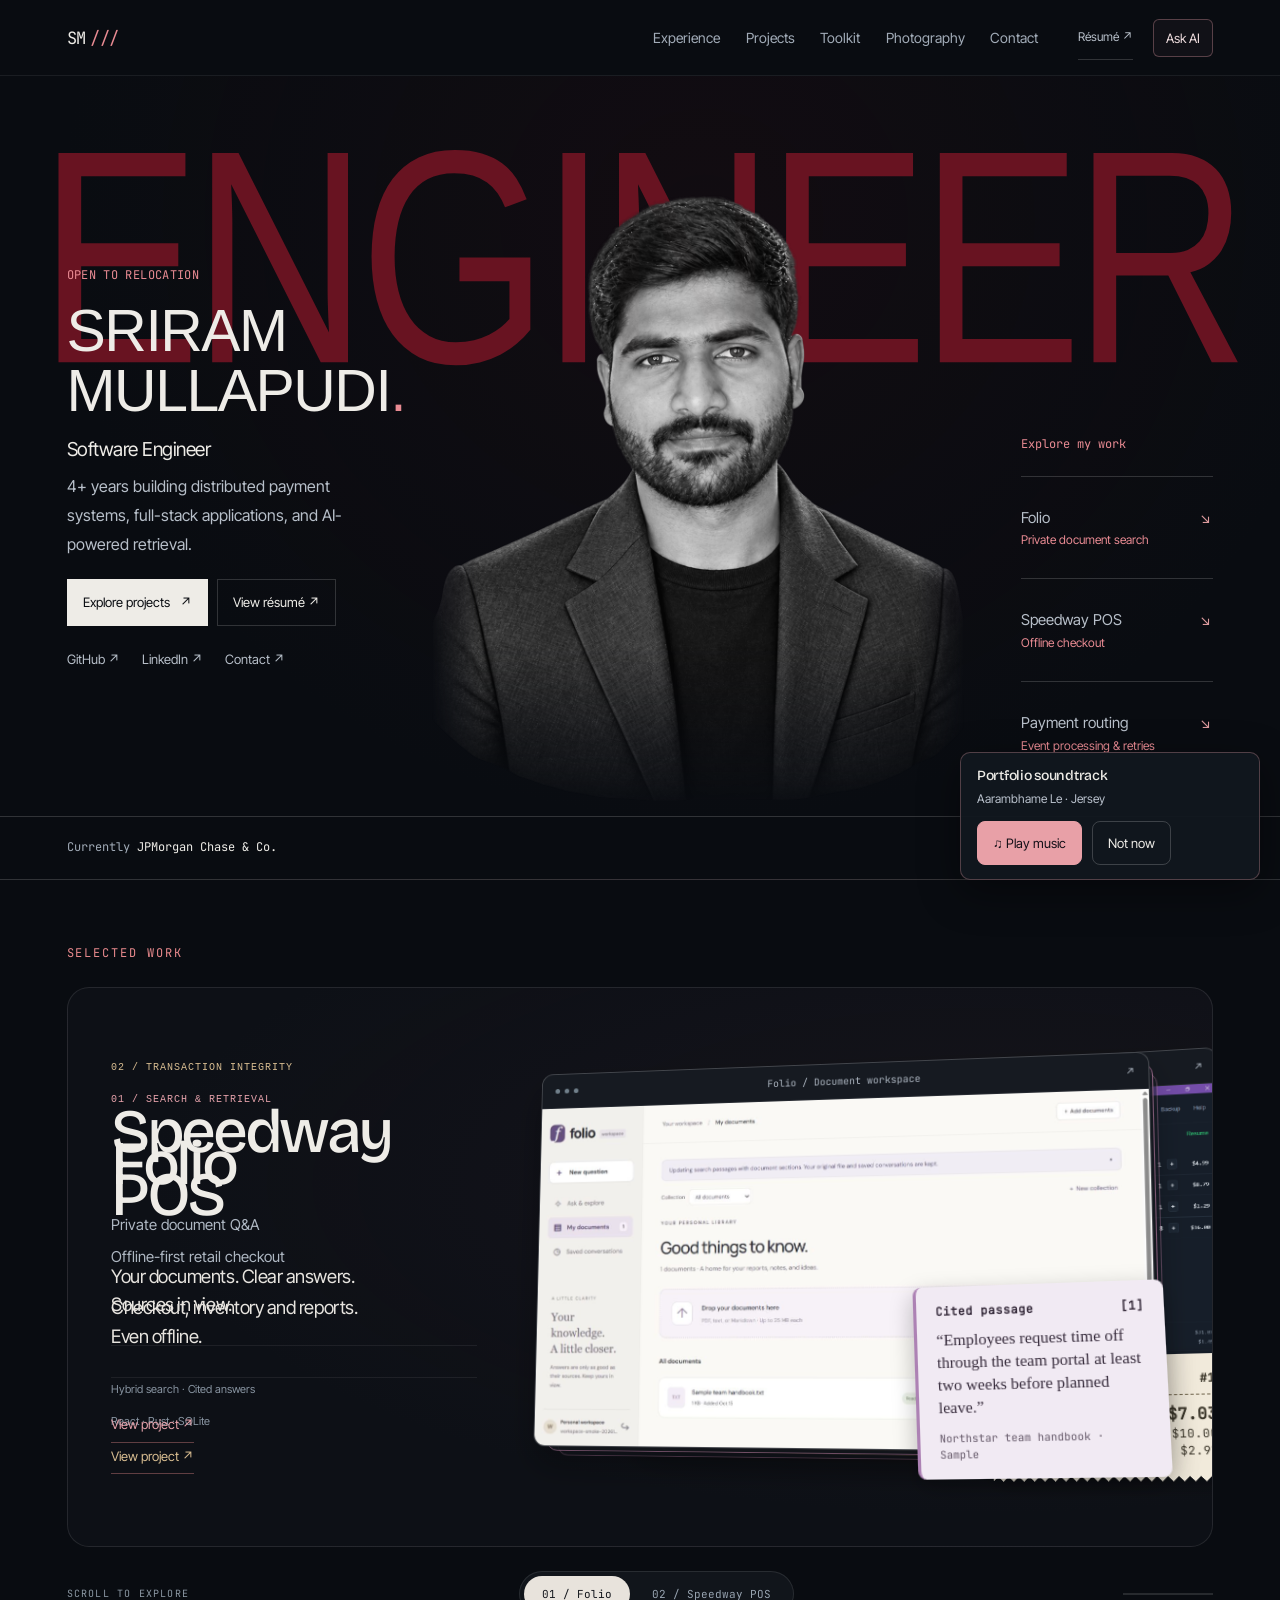
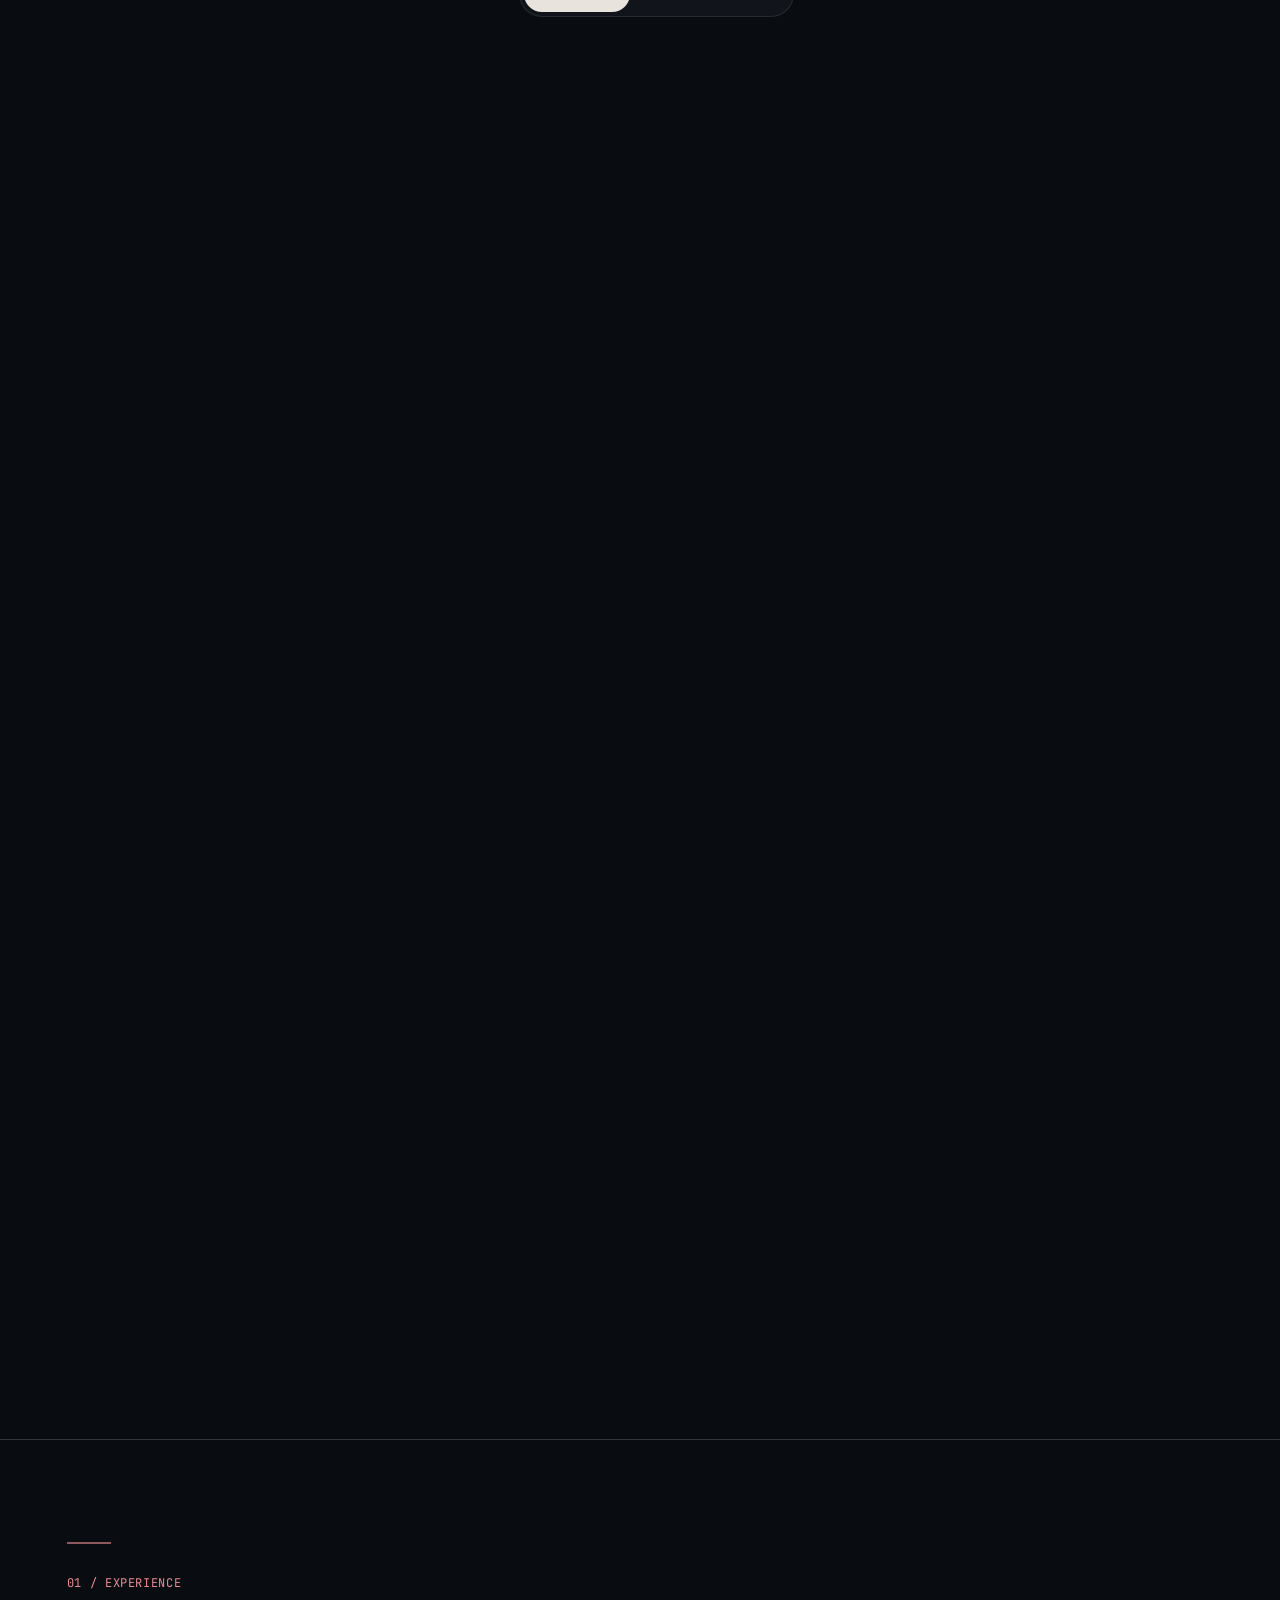
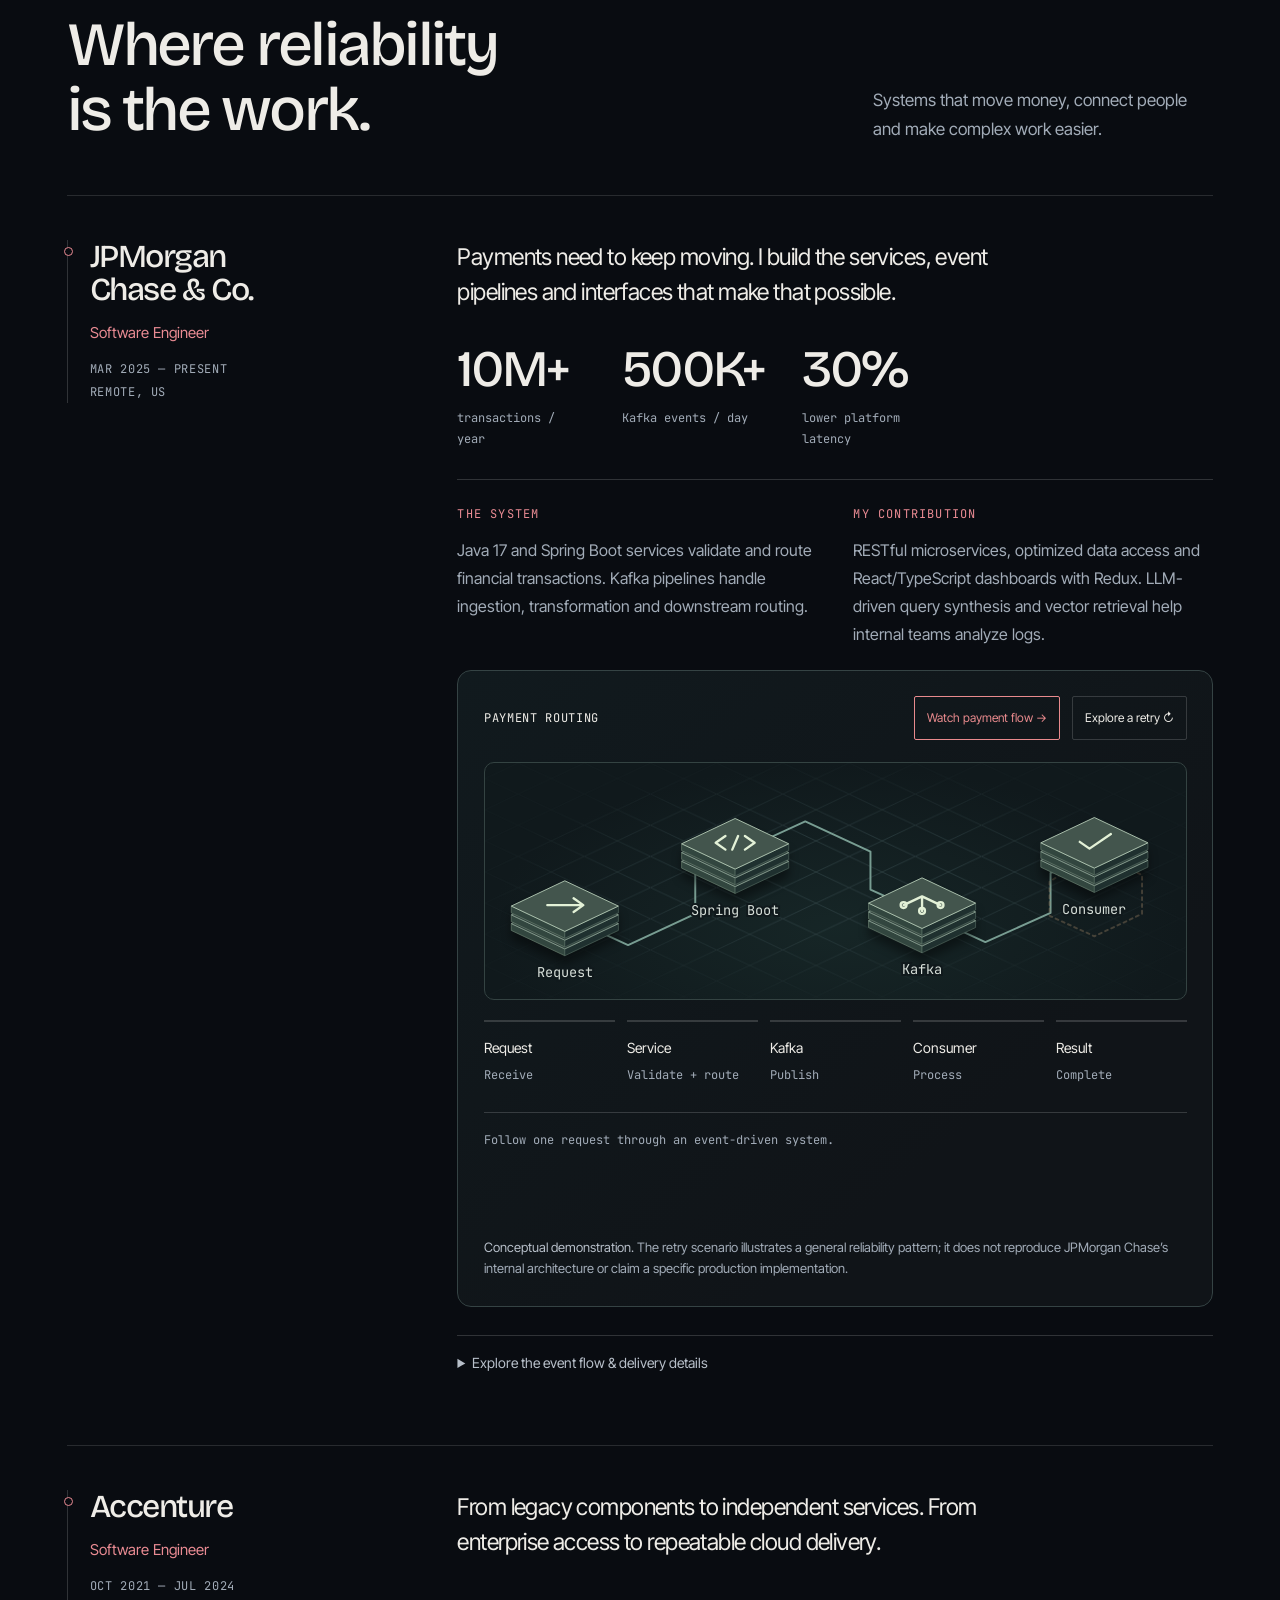
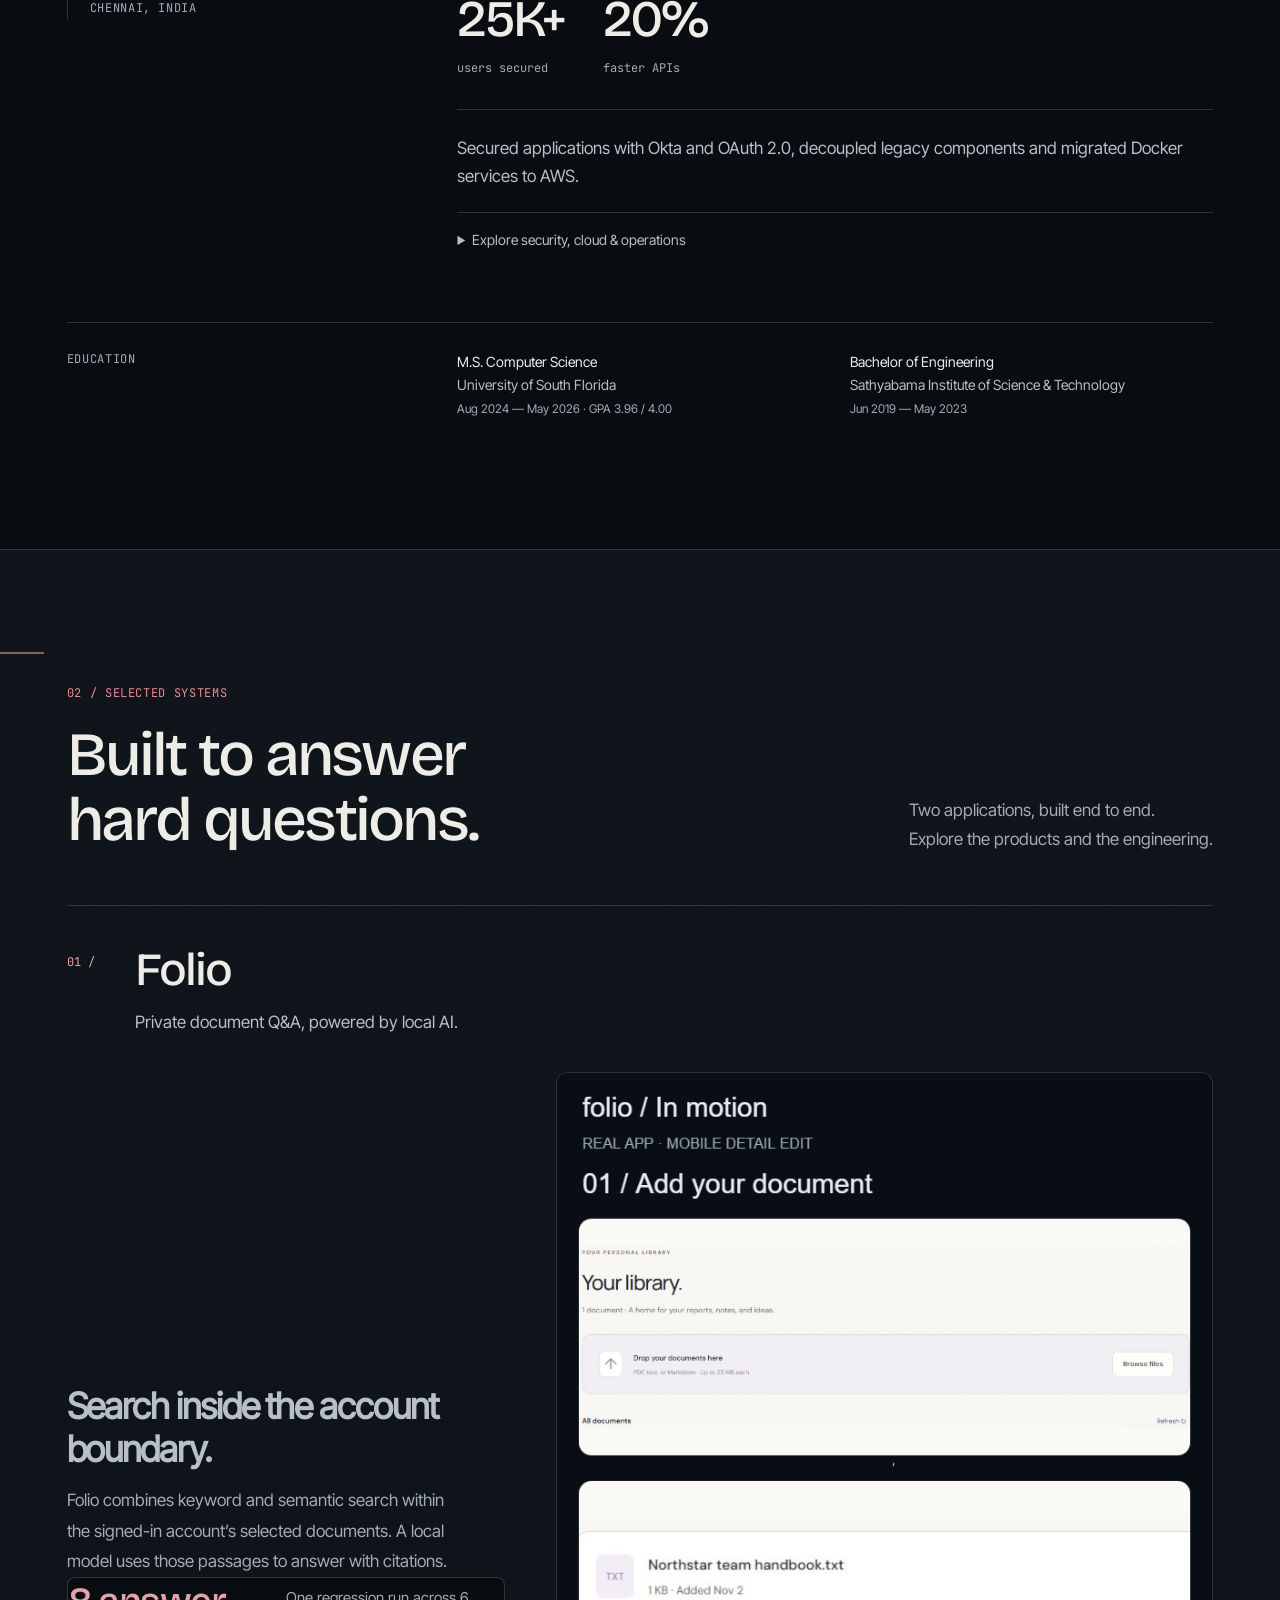
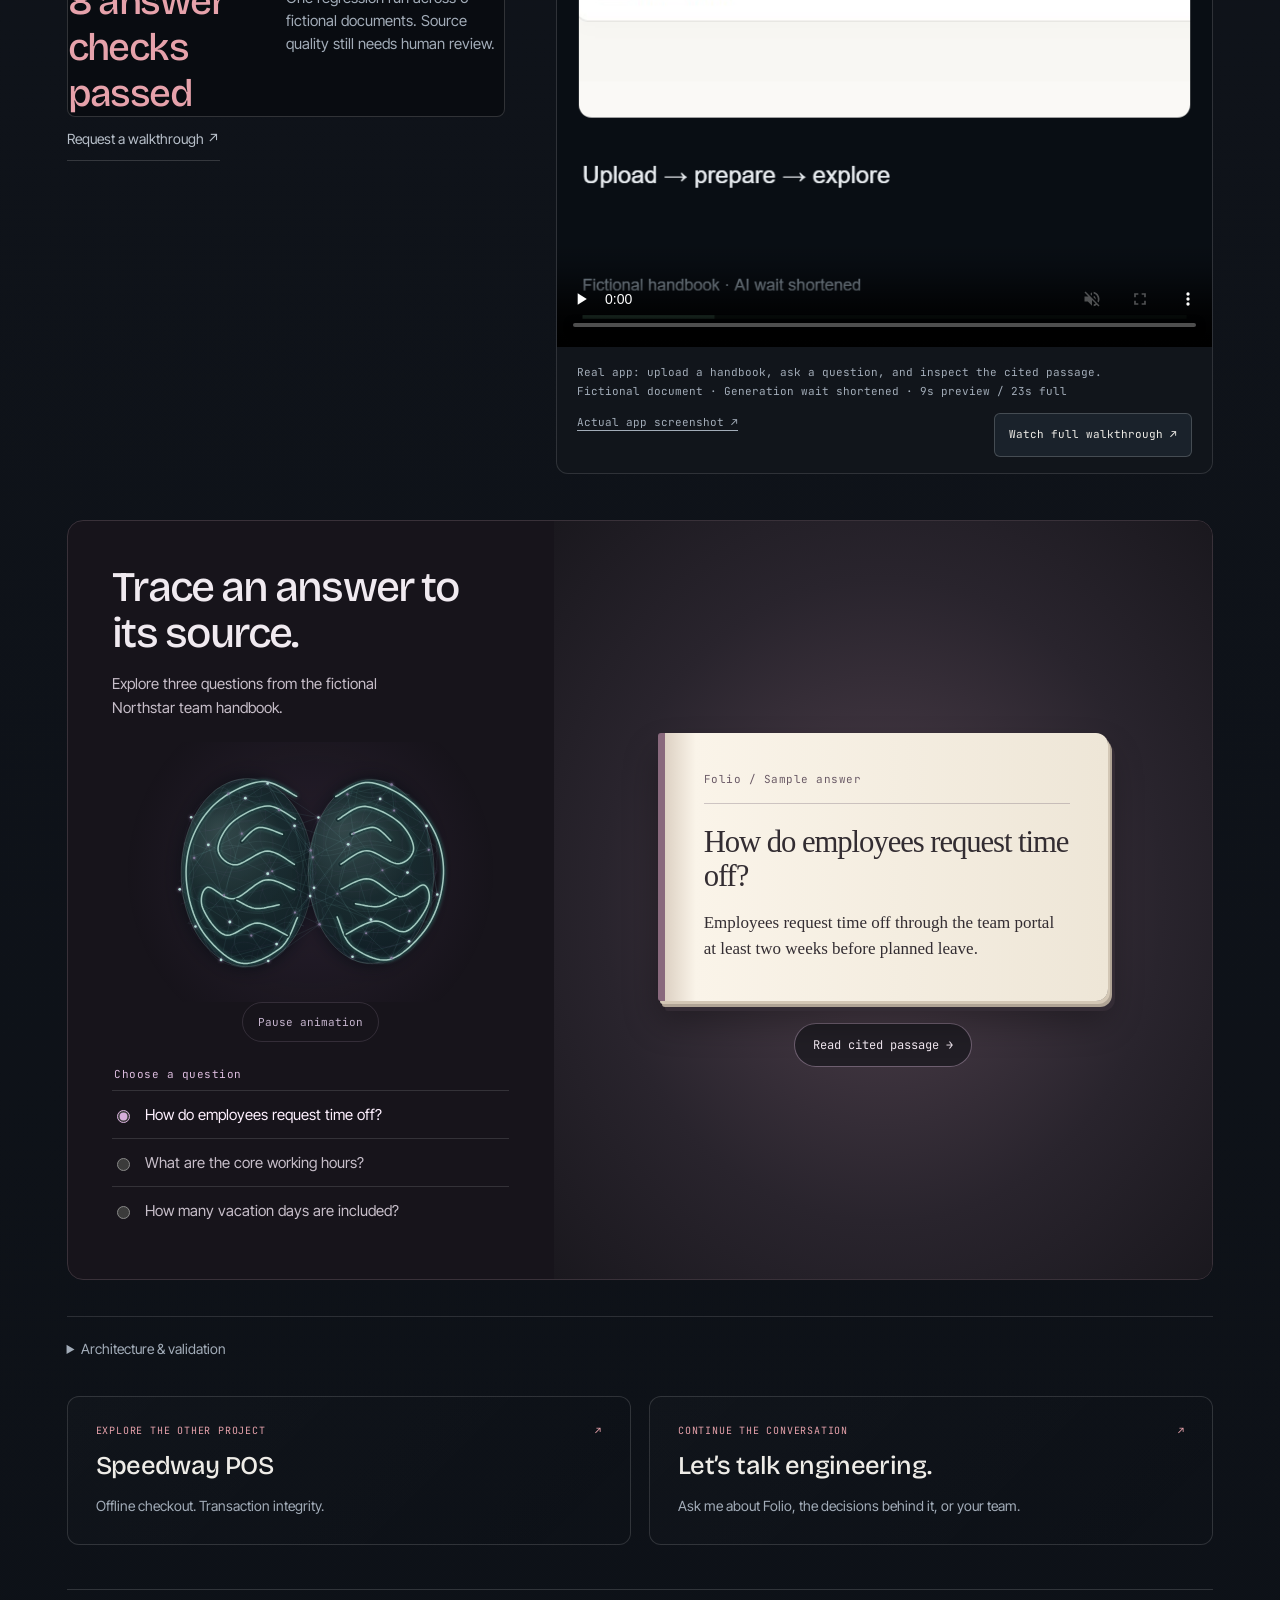
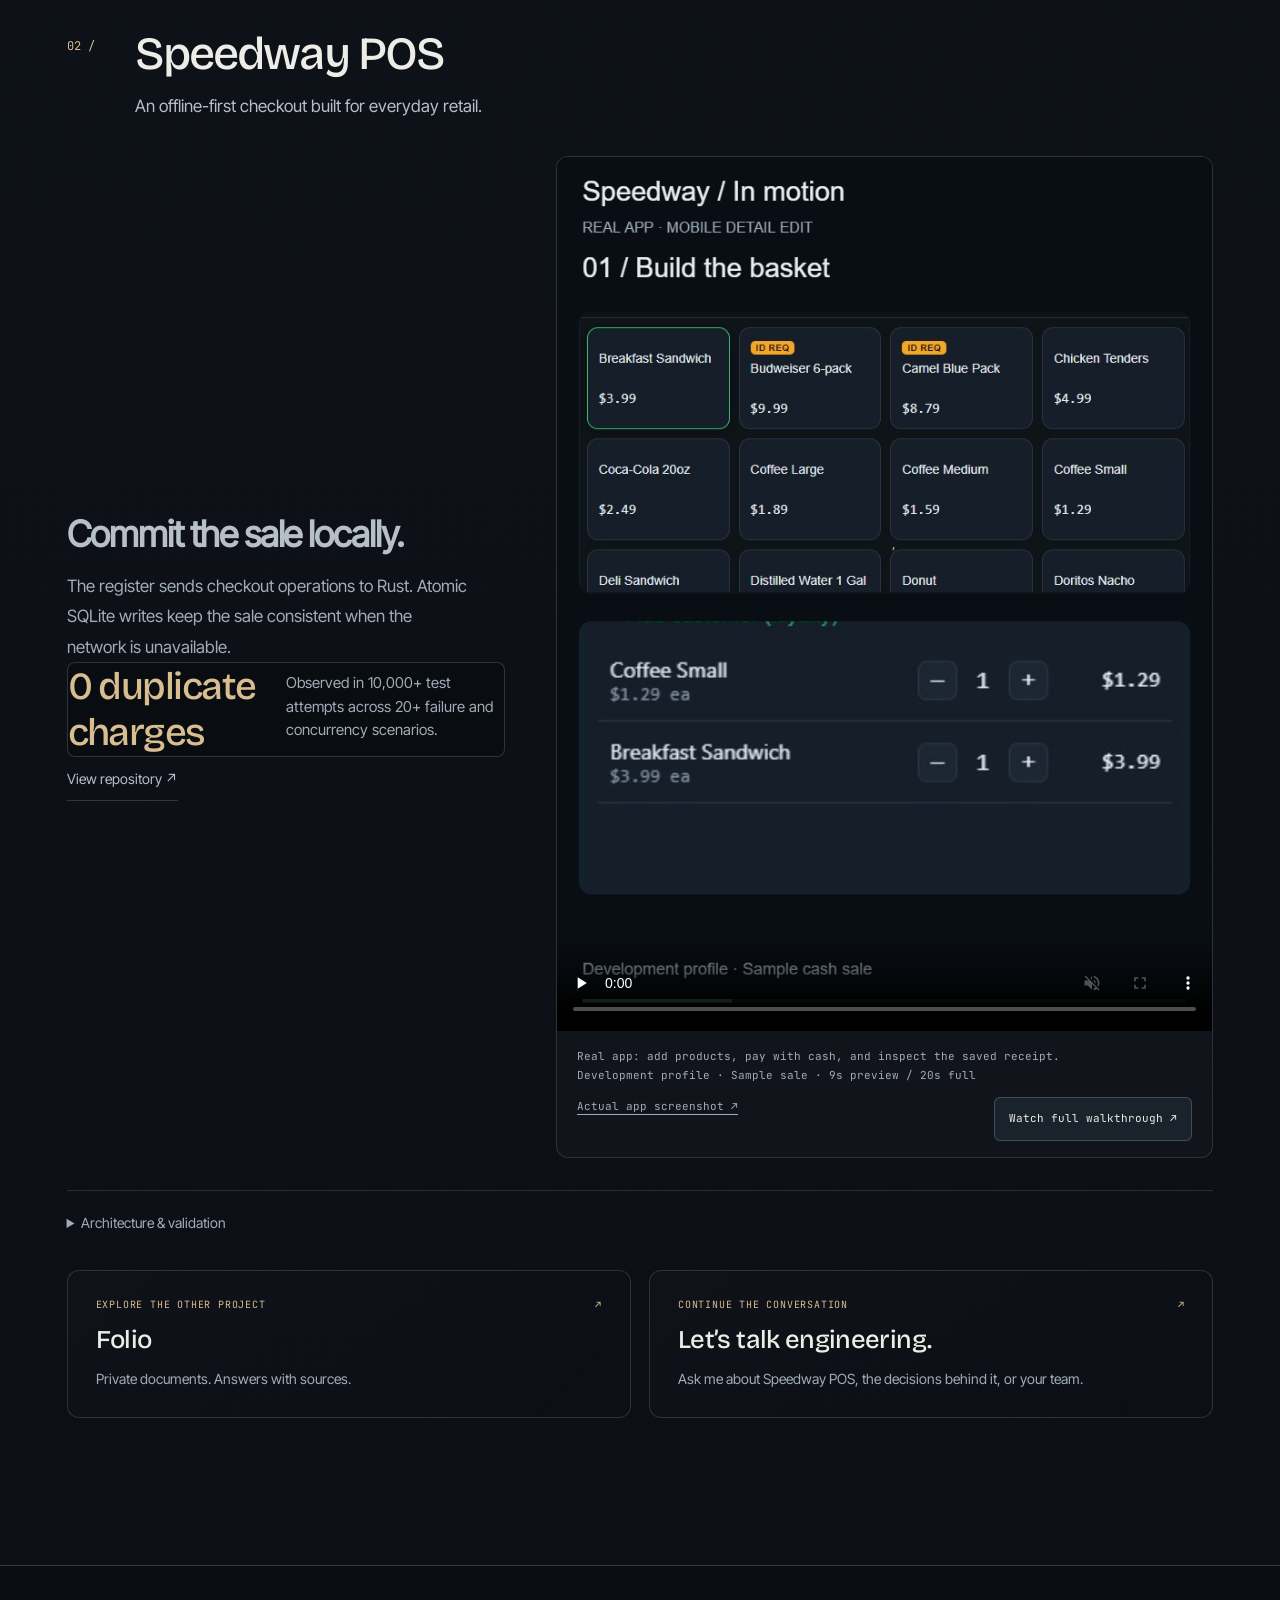
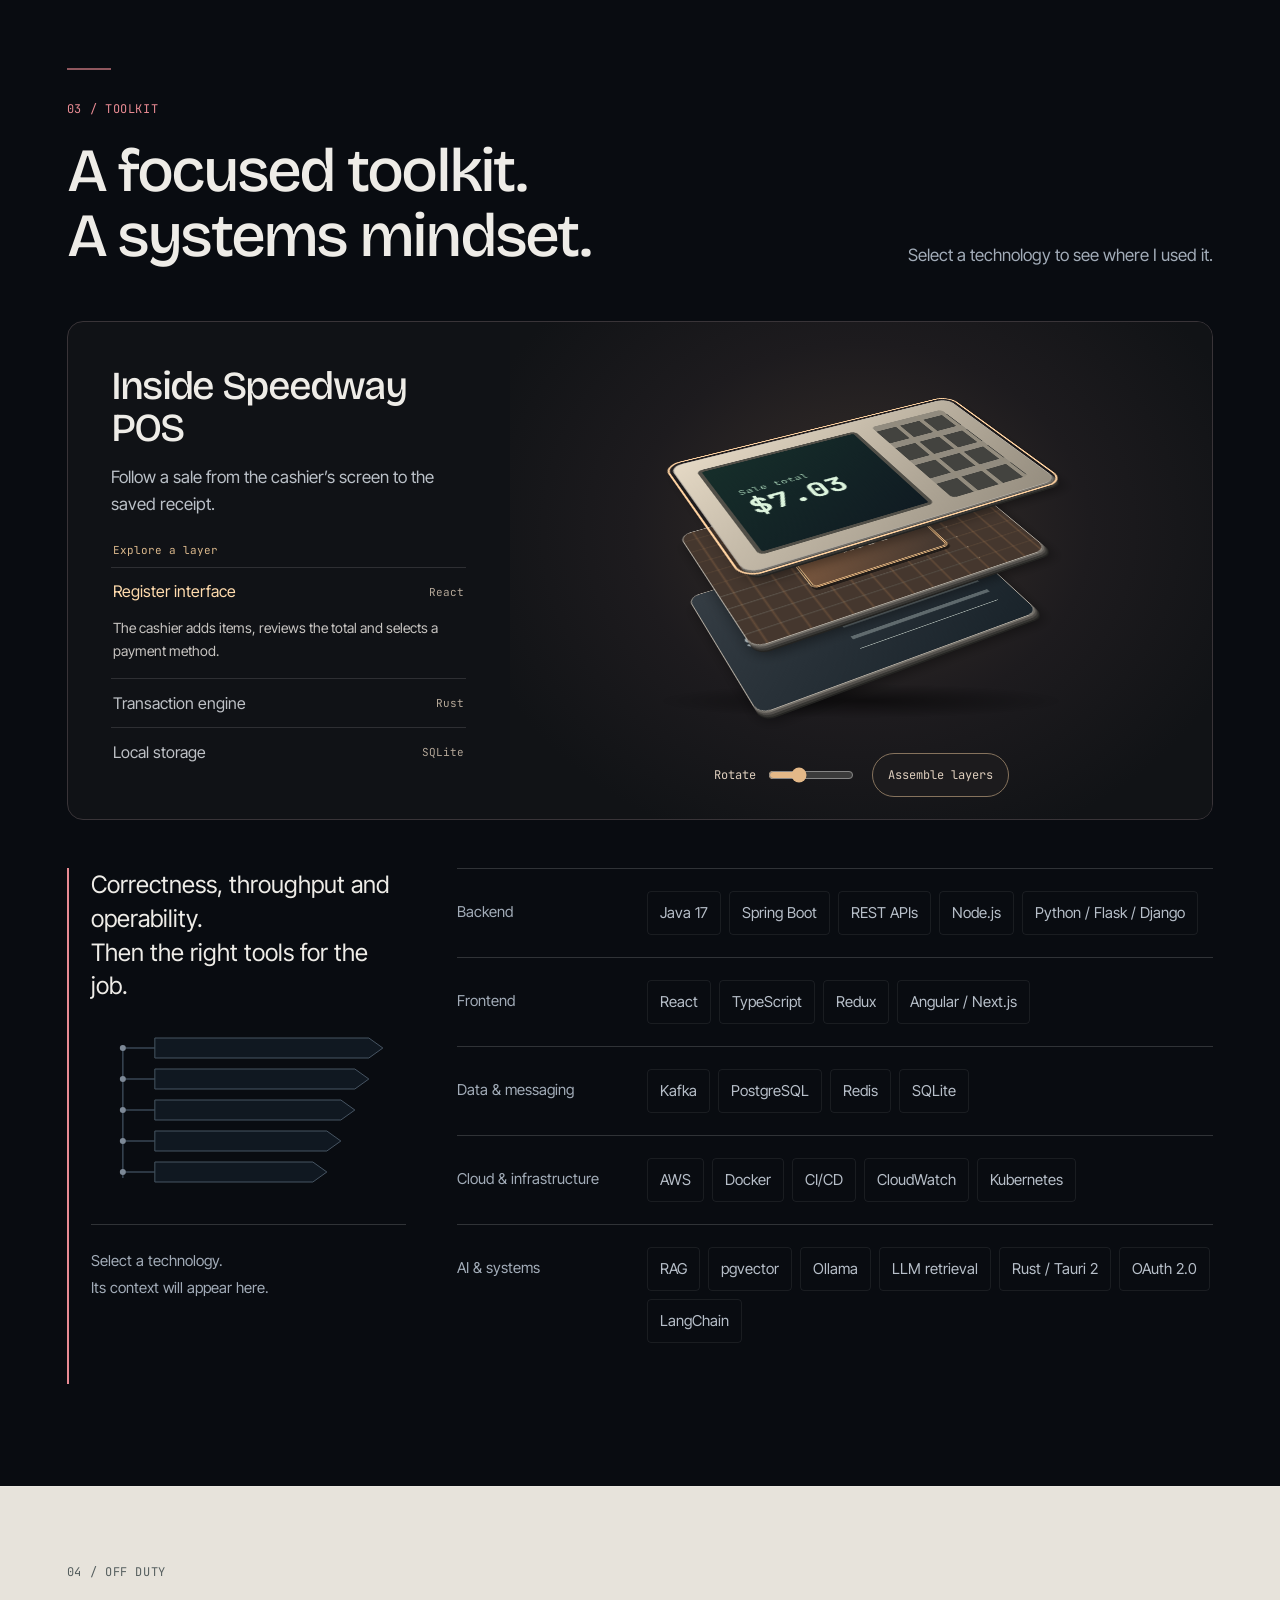
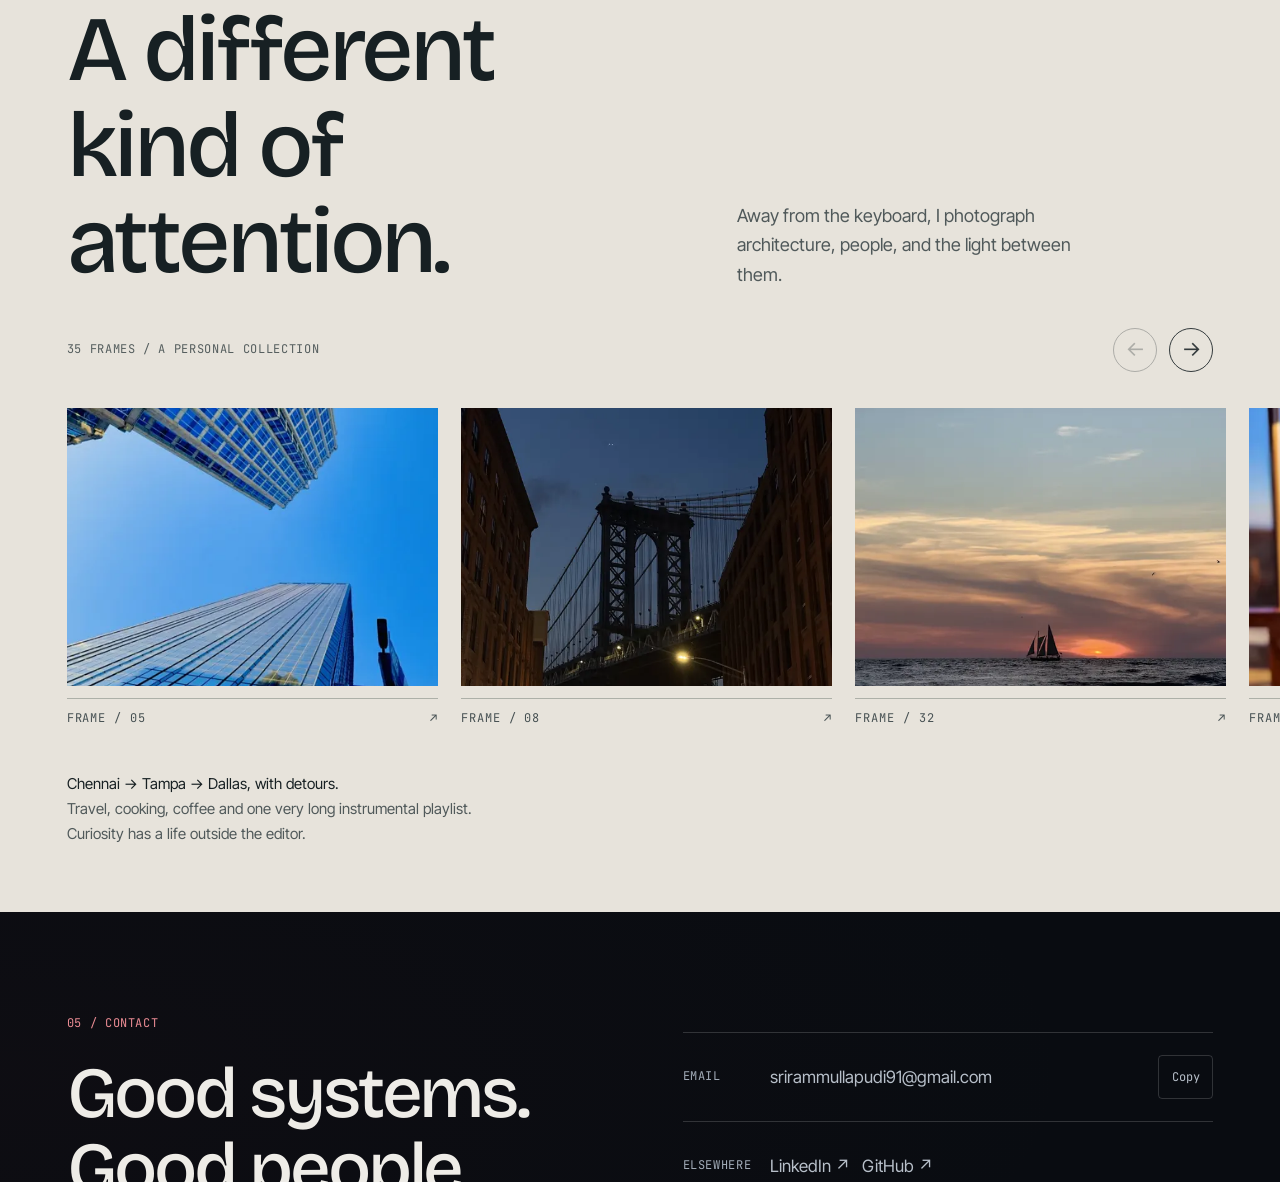
==== commit e0acd13d: "Revert "Refine portfolio hierarchy and tie motion to product content" This reverts commit 0095abc763" ====
--- a/index.html
+++ b/index.html
@@ -163,6 +163,8 @@
 .frame:focus-visible img{filter:saturate(1.12)}
 html.tab-paused .plate-flow path,html.tab-paused .arch-node:before{animation-play-state:paused!important}
 @media(prefers-reduced-motion:reduce){.hero-links .btn:hover{transform:none}.social-row a:after{transition:none}}
+</style><style id="night-scene-style">
+.night-scene{position:relative;margin-top:40px;border-top:1px solid #ffffff09;overflow:hidden;background:#090c11}.night-scene svg{display:block;width:100%;height:240px}.night-stars circle{fill:#b0c7d2;opacity:.35;animation:night-twinkle 4s ease-in-out var(--delay) infinite alternate}.night-traveler{transform:translate(80px,191px);animation:night-cross 24s linear infinite}.night-rabbit{animation:night-hop .65s ease-in-out infinite}.rabbit-legs{transform-origin:0 3px;animation:night-stride .65s ease-in-out infinite alternate}.night-caption{display:flex;align-items:center;justify-content:center;gap:24px;padding:18px 24px 25px;color:#8a99a8;font:11px/1.6 monospace;letter-spacing:.04em}.night-toggle{font:inherit;color:#aab9c4;border:1px solid #ffffff20;background:transparent;border-radius:20px;padding:7px 12px;cursor:pointer}.night-toggle:hover{border-color:#8a99a8}.night-toggle:focus-visible{outline:2px solid #d8b477;outline-offset:4px}.night-scene.scene-paused *{animation-play-state:paused!important}@keyframes night-twinkle{to{opacity:.85}}@keyframes night-cross{from{transform:translate(-35px,191px)}to{transform:translate(1235px,191px)}}@keyframes night-hop{0%,100%{transform:translateY(0) rotate(3deg)}50%{transform:translateY(-12px) rotate(-5deg)}}@keyframes night-stride{to{transform:scaleX(.45) rotate(-12deg)}}@media(max-width:600px){.night-scene svg{height:180px}.night-caption{flex-direction:column;gap:12px;font-size:10px}}@media(prefers-reduced-motion:reduce){.night-scene *{animation:none!important}.night-traveler{transform:translate(900px,191px)}}
 </style><style id="woodland-scene-style">
 .night-scene svg{height:285px;max-width:1100px;margin:auto}.night-scene{padding-top:8px}.wood-explorer{animation:explorer-bob 1.2s ease-in-out infinite}.explorer-step-front{transform-origin:590px 218px;animation:explorer-step 1.2s ease-in-out infinite alternate}.explorer-step-back{transform-origin:600px 219px;animation:explorer-step 1.2s ease-in-out -.6s infinite alternate}.wood-squirrel{animation:squirrel-bob .8s ease-in-out infinite alternate}.squirrel-tail{transform-origin:363px 244px;animation:squirrel-tail 2.4s ease-in-out infinite alternate}.night-caption{padding-top:8px}@keyframes explorer-bob{50%{transform:translateY(-4px)}}@keyframes explorer-step{from{transform:rotate(-7deg)}to{transform:rotate(7deg)}}@keyframes squirrel-bob{to{transform:translateY(-3px)}}@keyframes squirrel-tail{to{transform:rotate(-9deg)}}@media(max-width:600px){.night-scene svg{height:210px;width:150%;max-width:none;margin-left:-25%}}
 </style><style id="headshot-hero-style">
@@ -183,8 +185,8 @@
 @media(max-width:520px){#hero .hero-grid{min-height:735px}#hero .hero-portrait{height:370px;bottom:98px;left:3%;width:94%}#hero .hero-backdrop{top:290px}#hero .hero-links{padding-bottom:12px}#hero .hero-summary{max-width:34ch}}
 </style><style id="final-craft-style">
 html{scroll-padding-top:90px}.selected-strip{padding-block:40px 48px}.selected-grid{gap:28px}.selected-card{position:relative}.selected-card h3{display:flex;align-items:center;justify-content:space-between;font-size:20px;letter-spacing:-.025em}.selected-art{height:210px;padding:18px 12px;background:radial-gradient(ellipse at 50% 120%,#66162636,transparent 70%),#10141a;border-radius:8px}.selected-art .system-plate{padding:0!important;min-height:0!important}.selected-art .system-plate svg{display:block!important;width:100%;height:auto;max-height:170px}.selected-art .plate-mobile{display:none!important}.selected-art .plate-labels text{font-size:13px!important}.selected-art .plate-labels .minor{font-size:10px!important}.selected-card:after{content:'Read case study ↗';display:block;margin-top:14px;color:#e88a8d;font:11px var(--mono);transition:translate .2s}.selected-card:hover:after{translate:3px 0}.selected-card p{line-height:1.7}.selected-card .selected-proof{color:#bdc5cd;font:11px/1.7 var(--mono);margin-top:10px;border-top:1px solid #ffffff12;padding-top:10px}a:focus-visible,button:focus-visible,summary:focus-visible{outline:2px solid #ed9298;outline-offset:5px}.hero-aside>p{color:#dc9a9d}.hero-aside li{color:#c7cbd2}#hero .hero-thesis{color:#e9949b}.selected-card:hover .plate-flow{opacity:1}.selected-card:hover .plate-flow path{stroke-dasharray:7 12;animation:preview-flow 1.6s linear 2}@keyframes preview-flow{to{stroke-dashoffset:-38}}@media(max-width:520px){.selected-art{height:155px;padding:10px}.selected-card h3{font-size:19px}.selected-grid{gap:32px}.selected-strip{padding-block:28px 35px}.selected-art .plate-labels text{font-size:15px!important}.selected-art .plate-labels .minor{display:none}}@media(prefers-reduced-motion:reduce){.selected-card:hover .plate-flow path{animation:none}.selected-card:after{transition:none}}
-</style><link rel="stylesheet" href="portfolio-v3-assets/ui-craft.css?v=20261117"/><link rel="stylesheet" href="portfolio-v3-assets/editorial.css?v=20261114-clean"/>
-
+</style><link rel="stylesheet" href="portfolio-v3-assets/ui-craft.css"/><link rel="stylesheet" href="portfolio-v3-assets/editorial.css?v=20261114-clean"/>
+<link rel="stylesheet" href="portfolio-v3-assets/scroll-story.css?v=5"/>
 <link rel="stylesheet" href="portfolio-v3-assets/register-study.css"/><link rel="stylesheet" href="portfolio-v3-assets/folio-reader.css"/><link rel="stylesheet" href="portfolio-v3-assets/payment-board.css"/><style>/* A common baseline keeps the photographs and their captions aligned. */
 #life .filmstrip{align-items:flex-start;gap:clamp(14px,1.8vw,28px);padding-bottom:24px}
 #life .frame{--frame-rise:0px;transform:none;flex:0 0 clamp(280px,29vw,440px);width:auto}
@@ -194,7 +196,7 @@
 #life .frame:focus-visible{outline:2px solid #344c54;outline-offset:4px}
 @media(max-width:600px){#life .frame{flex-basis:78vw}#life .frame img{aspect-ratio:1}}</style><style>
 .hero-aside li{padding:0}.hero-aside li:before{display:none}.hero-aside li a{position:relative;display:grid;gap:2px;padding:11px 20px 11px 0;text-decoration:none;color:inherit}.hero-aside li a:after{content:'↘';position:absolute;right:1px;top:12px;color:#dc9a9d}.hero-aside li strong{font-size:15px;color:var(--text);font-weight:500}.hero-aside li span{font-size:12px;color:var(--second)}.hero-aside li a:is(:hover,:focus-visible) strong{text-decoration:underline;text-underline-offset:3px}
-</style><link rel="stylesheet" href="portfolio-v3-assets/assistant.css?v=20261115"/><link rel="stylesheet" href="portfolio-v3-assets/portfolio-experience.css?v=20261117"/></head><body><svg aria-hidden="true" height="0" style="position:absolute" width="0"><defs><clippath clipPathUnits="objectBoundingBox" id="portrait-outline"><path d="M.247 .231 C.237 .18 .269 .117 .326 .093 C.37 .053 .47 .048 .54 .06 C.61 .059 .675 .095 .694 .15 C.712 .193 .696 .246 .685 .286 C.693 .318 .676 .365 .659 .377 C.648 .423 .617 .461 .602 .477 L.612 .513 C.70 .535 .79 .574 .87 .609 Q.94 .643 1 .672 L1 1 L0 1 L0 .683 Q.07 .639 .15 .61 Q.24 .567 .345 .526 L.357 .465 C.323 .442 .301 .405 .294 .366 Q.269 .348 .277 .298 Q.252 .27 .247 .231Z"></path></clippath></defs></svg>
+</style><link rel="stylesheet" href="portfolio-v3-assets/assistant.css?v=20261115"/><link rel="stylesheet" href="portfolio-v3-assets/folio-neural.css?v=3"/></head><body><svg aria-hidden="true" height="0" style="position:absolute" width="0"><defs><clippath clipPathUnits="objectBoundingBox" id="portrait-outline"><path d="M.247 .231 C.237 .18 .269 .117 .326 .093 C.37 .053 .47 .048 .54 .06 C.61 .059 .675 .095 .694 .15 C.712 .193 .696 .246 .685 .286 C.693 .318 .676 .365 .659 .377 C.648 .423 .617 .461 .602 .477 L.612 .513 C.70 .535 .79 .574 .87 .609 Q.94 .643 1 .672 L1 1 L0 1 L0 .683 Q.07 .639 .15 .61 Q.24 .567 .345 .526 L.357 .465 C.323 .442 .301 .405 .294 .366 Q.269 .348 .277 .298 Q.252 .27 .247 .231Z"></path></clippath></defs></svg>
 <a class="skip" href="#main">Skip to content</a>
 <nav aria-label="Primary" class="nav"><div class="wrap nav-inner">
 <a aria-label="SM /// — Sriram Mullapudi home" class="mark" href="#hero">SM <span>///</span></a>
@@ -207,7 +209,7 @@
 <div class="hero-copy"><p class="eyebrow">Open to relocation</p><h1 class="name">Sriram<br/>Mullapudi<span>.</span></h1><p class="hero-role">Software Engineer</p><p class="hero-summary">4+ years building distributed payment systems, full-stack applications, and AI-powered retrieval.</p></div>
 <figure class="hero-portrait"><div class="portrait-window"><img alt="AI-stylized monochrome portrait of Sriram Mullapudi in a charcoal jacket" decoding="async" fetchpriority="high" height="1402" loading="eager" src="portfolio-v3-assets/hero-editorial-refined-v3-1122.webp" srcset="portfolio-v3-assets/hero-editorial-refined-v3-560.webp 560w, portfolio-v3-assets/hero-editorial-refined-v3-1122.webp 1122w" sizes="(max-width:820px) 100vw, 50vw" width="1122"/></div></figure>
 <div class="hero-links"><div class="actions"><a class="btn primary" href="#projects">Explore projects <span aria-hidden="true">↗</span></a><a class="btn" href="portfolio-v3-assets/Sriram-Mullapudi-Resume.pdf?v=20261028" rel="noopener" target="_blank">View résumé ↗</a></div><div class="social-row"><a href="https://github.com/Sriram-Mullapudi" rel="noopener noreferrer" target="_blank">GitHub ↗</a><a href="https://www.linkedin.com/in/srirammullapudi/" rel="noopener noreferrer" target="_blank">LinkedIn ↗</a><a href="#contact">Contact ↗</a></div></div>
-<nav aria-label="Explore engineering work" class="hero-aside"><p>Explore my work</p><ul><li><a href="#knowledge-search"><strong>Folio</strong><span>Private document search</span></a></li><li><a href="#speedway-pos"><strong>Speedway POS</strong><span>Offline checkout</span></a></li><li><a href="#payment-flow"><strong>Payment routing</strong><span>Event processing &amp; retries</span></a></li></ul></nav></div><div class="wrap hero-bottom"><span>Currently <strong>JPMorgan Chase &amp; Co.</strong></span></div></header><section aria-label="Selected engineering projects" class="selected-strip wrap"><div class="showcase-sticky"><div class="selected-heading"><p>Selected work</p><span>Two products. From interface to infrastructure.</span></div><div class="showcase-window"><div class="selected-grid"><a class="selected-card" href="#knowledge-search" data-system="retrieval"><div class="showcase-copy"><div class="work-meta"><span>01 / Search &amp; retrieval</span><span aria-hidden="true">↗</span></div><h3>Folio</h3><p>Private document Q&amp;A</p><p class="work-thesis">Your documents. Clear answers. Sources in view.</p><div class="work-bottom"><span>Hybrid search · Cited answers</span><span>View project ↗</span></div></div><div class="showcase-stage"><div class="showcase-assembly"><div class="showcase-device"><div class="showcase-chrome" aria-hidden="true"><span class="window-dots"><i></i><i></i><i></i></span><span>Folio / Document workspace</span><span>↗</span></div><img class="showcase-image" src="portfolio-v3-assets/folio-workspace.png" width="1265" height="712" loading="lazy" decoding="async" alt="Folio document workspace"/></div></div></div></a><a class="selected-card" href="#speedway-pos" data-system="integrity"><div class="showcase-copy"><div class="work-meta"><span>02 / Transaction integrity</span><span aria-hidden="true">↗</span></div><h3>Speedway POS</h3><p>Offline-first retail checkout</p><p class="work-thesis">Checkout, inventory and reports. Even offline.</p><div class="work-bottom"><span>React · Rust · SQLite</span><span>View project ↗</span></div></div><div class="showcase-stage"><div class="showcase-assembly"><div class="showcase-device"><div class="showcase-chrome" aria-hidden="true"><span class="window-dots"><i></i><i></i><i></i></span><span>Speedway / Checkout</span><span>↗</span></div><img class="showcase-image" src="portfolio-v3-assets/speedway-register.png" width="1916" height="1135" loading="lazy" decoding="async" alt="Speedway POS checkout and product catalog"/></div></div></div></a></div></div></div></section>
+<nav aria-label="Explore engineering work" class="hero-aside"><p>Explore my work</p><ul><li><a href="#knowledge-search"><strong>Folio</strong><span>Private document search</span></a></li><li><a href="#speedway-pos"><strong>Speedway POS</strong><span>Offline checkout</span></a></li><li><a href="#payment-flow"><strong>Payment routing</strong><span>Event processing &amp; retries</span></a></li></ul></nav></div><div class="wrap hero-bottom"><span>Currently <strong>JPMorgan Chase &amp; Co.</strong></span></div></header><section aria-label="Selected engineering projects" class="selected-strip wrap"><div class="showcase-sticky"><div class="selected-heading"><p>Selected work</p></div><div class="showcase-window"><div class="selected-grid"><a class="selected-card" href="#knowledge-search" data-system="retrieval"><div class="showcase-copy"><div class="work-meta"><span>01 / Search &amp; retrieval</span><span aria-hidden="true">↗</span></div><h3>Folio</h3><p>Private document Q&amp;A</p><p class="work-thesis">Your documents. Clear answers. Sources in view.</p><div class="work-bottom"><span>Hybrid search · Cited answers</span><span>View project ↗</span></div></div><div class="showcase-stage"><div class="showcase-assembly"><div class="showcase-device"><div class="showcase-chrome" aria-hidden="true"><span class="window-dots"><i></i><i></i><i></i></span><span>Folio / Document workspace</span><span>↗</span></div><img class="showcase-image" src="portfolio-v3-assets/folio-workspace.png" width="1265" height="712" loading="lazy" decoding="async" alt="Folio document workspace"/></div><span class="showcase-excerpt folio-excerpt"><span class="excerpt-heading">Cited passage <span>[1]</span></span><q>Employees request time off through the team portal at least two weeks before planned leave.</q><span class="excerpt-source">Northstar team handbook · Sample</span></span></div></div></a><a class="selected-card" href="#speedway-pos" data-system="integrity"><div class="showcase-copy"><div class="work-meta"><span>02 / Transaction integrity</span><span aria-hidden="true">↗</span></div><h3>Speedway POS</h3><p>Offline-first retail checkout</p><p class="work-thesis">Checkout, inventory and reports. Even offline.</p><div class="work-bottom"><span>React · Rust · SQLite</span><span>View project ↗</span></div></div><div class="showcase-stage"><div class="showcase-assembly"><div class="showcase-device"><div class="showcase-chrome" aria-hidden="true"><span class="window-dots"><i></i><i></i><i></i></span><span>Speedway / Checkout</span><span>↗</span></div><img class="showcase-image" src="portfolio-v3-assets/speedway-register.png" width="1916" height="1135" loading="lazy" decoding="async" alt="Speedway POS checkout and product catalog"/></div><span class="showcase-excerpt receipt-excerpt"><span class="excerpt-heading">Sample receipt <span>#1</span></span><span class="receipt-row"><span>Total</span><strong>$7.03</strong></span><span class="receipt-row"><span>Cash tendered</span><span>$10.00</span></span><span class="receipt-row"><span>Change</span><span>$2.97</span></span></span></div></div></a></div></div><div class="showcase-controls" hidden><span class="meta">Scroll to explore</span><div><button type="button" data-showcase="0" aria-pressed="true">01 / Folio</button><button type="button" data-showcase="1" aria-pressed="false">02 / Speedway POS</button></div><span class="showcase-progress" aria-hidden="true"><i></i></span></div></div></section>
 <section aria-labelledby="work-title" class="chapter wrap" id="work"><div class="section-head"><div><span class="number">01 / Experience</span><h2 id="work-title">Where reliability<br/>is the work.</h2></div><p>Systems that move money, connect people and make complex work easier.</p></div>
 <article class="job"><div class="job-side"><h3>JPMorgan<br/>Chase &amp; Co.</h3><p class="role">Software Engineer</p><p class="meta">Mar 2025 — Present<br/>Remote, US</p></div>
 <div class="job-main"><p class="lead">Payments need to keep moving. I build the services, event pipelines and interfaces that make that possible.</p>
@@ -226,7 +228,7 @@
 <div class="product-overview case-opening"><div class="product-copy"><h4>Search inside the account boundary.</h4><p>Folio combines keyword and semantic search within the signed-in account’s selected documents. A local model uses those passages to answer with citations.</p><div class="case-evidence"><strong>8 answer checks passed</strong><p>One regression run across 6 fictional documents. Source quality still needs human review.</p></div><a class="text-link" href="#contact">Request a walkthrough ↗</a></div><figure class="product-preview product-film"><video class="product-video" controls muted loop playsinline preload="none" width="1440" height="900" poster="portfolio-v3-assets/folio-recorded-poster.png" data-film="folio" aria-label="Folio real app document and citation recording" aria-describedby="folio-film-caption"><source src="portfolio-v3-assets/folio-mobile-preview.mp4" type="video/mp4" media="(max-width: 700px)"/><source src="portfolio-v3-assets/folio-preview.mp4" type="video/mp4"/>Your browser cannot play this video. <a href="portfolio-v3-assets/folio-recorded.webm">Download the walkthrough</a>.</video><figcaption id="folio-film-caption"><span>Real app: upload a handbook, ask a question, and inspect the cited passage.<br/>Fictional document · Generation wait shortened · 9s preview / 23s full</span><a href="portfolio-v3-assets/folio-workspace.png" target="_blank" rel="noopener">Actual app screenshot ↗</a><button class="film-watch" type="button" data-watch-video="folio">Watch full walkthrough ↗</button></figcaption></figure></div>
 <section id="folio-reader" class="folio-reader" aria-labelledby="folio-reader-title">
  <div class="reader-questions"><h4 id="folio-reader-title">Trace an answer to its source.</h4><p>Explore three questions from the fictional Northstar team handbook.</p>
-
+ <figure class="neural-visual" role="group" aria-label="Conceptual three-dimensional neural network" hidden><canvas aria-hidden="true"></canvas><button type="button" aria-pressed="false">Play animation</button></figure>
  <fieldset hidden><legend>Choose a question</legend>
  <label><input type="radio" name="folio-question" value="leave" checked/><span>How do employees request time off?</span></label>
  <label><input type="radio" name="folio-question" value="hours"/><span>What are the core working hours?</span></label>
@@ -239,7 +241,9 @@
 <details class="product-technical"><summary>Architecture &amp; validation</summary><div class="product-technical-body"><div><p class="techline">Spring Boot · React · PostgreSQL / pgvector · Ollama</p><p>Reciprocal Rank Fusion merges results from PostgreSQL full-text search and the pgvector HNSW index.</p><p>Local application · Private repository. Response time depends on the user's hardware.</p></div><div class="architecture"><p class="meta">Retrieval / simplified architecture</p><div class="arch-flow"><div class="arch-node">Query</div><span aria-hidden="true" class="arch-arrow">↓</span><div class="arch-split"><div class="arch-node">pgvector HNSW</div><div class="arch-node">PostgreSQL<br/>full-text search</div></div><span aria-hidden="true" class="arch-arrow">↓</span><div class="arch-node">Reciprocal Rank Fusion</div><span aria-hidden="true" class="arch-arrow">↓</span><div class="arch-node">Local model + citations</div></div><p class="arch-foot">Retrieval scoped to the signed-in account and selected documents.</p><div class="architecture-controls"><button class="diagram-play" type="button">Follow a query →</button></div><p class="diagram-caption" role="status">Select the walkthrough to follow each stage.</p></div></div></details><nav class="project-next" aria-label="After Folio"><a class="project-next-card" href="#speedway-pos"><span class="project-next-label">Explore the other project <span aria-hidden="true">↗</span></span><strong>Speedway POS</strong><span>Offline checkout. Transaction integrity.</span></a><a class="project-next-card project-conversation" href="mailto:srirammullapudi91@gmail.com?subject=Let%27s%20talk%20about%20Folio"><span class="project-next-label">Continue the conversation <span aria-hidden="true">↗</span></span><strong>Let’s talk engineering.</strong><span>Ask me about Folio, the decisions behind it, or your team.</span></a></nav></article>
 <article class="project product-project" id="speedway-pos" aria-labelledby="speedway-pos-title"><header class="project-heading"><span class="project-num">02 /</span><div><h3 id="speedway-pos-title">Speedway POS</h3><p class="project-subtitle">An offline-first checkout built for everyday retail.</p></div></header>
 <div class="product-overview case-opening"><div class="product-copy"><h4>Commit the sale locally.</h4><p>The register sends checkout operations to Rust. Atomic SQLite writes keep the sale consistent when the network is unavailable.</p><div class="case-evidence"><strong>0 duplicate charges</strong><p>Observed in 10,000+ test attempts across 20+ failure and concurrency scenarios.</p></div><a class="text-link" href="https://github.com/Sriram-Mullapudi/speedway-pos" target="_blank" rel="noopener noreferrer">View repository ↗</a></div><figure class="product-preview product-film"><video class="product-video" controls muted loop playsinline preload="none" width="1440" height="900" poster="portfolio-v3-assets/speedway-recorded-poster.png" data-film="speedway" aria-label="Speedway real app checkout recording" aria-describedby="speedway-film-caption"><source src="portfolio-v3-assets/speedway-mobile-preview.mp4" type="video/mp4" media="(max-width: 700px)"/><source src="portfolio-v3-assets/speedway-preview.mp4" type="video/mp4"/>Your browser cannot play this video. <a href="portfolio-v3-assets/speedway-recorded.webm">Download the walkthrough</a>.</video><figcaption id="speedway-film-caption"><span>Real app: add products, pay with cash, and inspect the saved receipt.<br/>Development profile · Sample sale · 9s preview / 20s full</span><a href="portfolio-v3-assets/speedway-register.png" target="_blank" rel="noopener">Actual app screenshot ↗</a><button class="film-watch" type="button" data-watch-video="speedway">Watch full walkthrough ↗</button></figcaption></figure></div>
-<section class="register-study" aria-labelledby="register-study-title">
+<details class="product-technical"><summary>Architecture &amp; validation</summary><div class="product-technical-body"><div><p class="techline">React · TypeScript · Rust / Tauri 2 · SQLite</p><p>Atomic SQLite operations, role-based access, Argon2 PIN hashing and an append-only audit log support financial workflows.</p><p>Used with a 10K+ SKU catalog and 5K+ real-world sales.</p><p>Offline operation keeps checkout available; transaction integrity stays local to the register.</p></div><div class="architecture"><p class="meta">Point of sale / system components</p><div class="arch-flow"><div class="arch-node">React + TypeScript</div><span aria-hidden="true" class="arch-arrow">↕</span><div class="arch-node">Rust / Tauri 2</div><span aria-hidden="true" class="arch-arrow">↕</span><div class="arch-node">Atomic SQLite operations</div></div><p class="arch-foot">RBAC · Argon2 PIN hashing<br/>Append-only audit logs · Duplicate-payment controls</p><div class="architecture-controls"><button class="diagram-play" type="button">Follow a sale →</button></div><p class="diagram-caption" role="status">Select the walkthrough to follow each stage.</p></div></div></details><nav class="project-next" aria-label="After Speedway POS"><a class="project-next-card" href="#knowledge-search"><span class="project-next-label">Explore the other project <span aria-hidden="true">↗</span></span><strong>Folio</strong><span>Private documents. Answers with sources.</span></a><a class="project-next-card project-conversation" href="mailto:srirammullapudi91@gmail.com?subject=Let%27s%20talk%20about%20Speedway%20POS"><span class="project-next-label">Continue the conversation <span aria-hidden="true">↗</span></span><strong>Let’s talk engineering.</strong><span>Ask me about Speedway POS, the decisions behind it, or your team.</span></a></nav></article>
+</div></section>
+<section aria-labelledby="stack-title" class="chapter wrap" id="stack"><div class="section-head"><div><span class="number">03 / Toolkit</span><h2 id="stack-title">A focused toolkit.<br/>A systems mindset.</h2></div><p>Select a technology to see where I used it.</p></div><section class="register-study" aria-labelledby="register-study-title">
  <div class="register-copy"><h3 id="register-study-title">Inside Speedway POS</h3><p>Follow a sale from the cashier’s screen to the saved receipt.</p>
  <fieldset class="register-layers"><legend>Explore a layer</legend>
  <label><input type="radio" name="register-layer" value="register" checked/><span>Register interface <small>React</small></span><em>The cashier adds items, reviews the total and selects a payment method.</em></label>
@@ -251,13 +255,10 @@
  <div class="register-plane engine-plane"><div class="engine-chip">Rust</div></div>
  <div class="register-plane register-plane-top"><div class="register-display"><span>Sale total</span><strong>$7.03</strong></div><div class="register-keys"></div></div>
  </div></div><div class="register-controls" hidden><label>Rotate <input type="range" min="-85" max="85" value="-28" aria-label="Rotate the register model in degrees"/></label><button type="button">Assemble layers</button></div></div>
-</section>
-<details class="product-technical"><summary>Architecture &amp; validation</summary><div class="product-technical-body"><div><p class="techline">React · TypeScript · Rust / Tauri 2 · SQLite</p><p>Atomic SQLite operations, role-based access, Argon2 PIN hashing and an append-only audit log support financial workflows.</p><p>Used with a 10K+ SKU catalog and 5K+ real-world sales.</p><p>Offline operation keeps checkout available; transaction integrity stays local to the register.</p></div><div class="architecture"><p class="meta">Point of sale / system components</p><div class="arch-flow"><div class="arch-node">React + TypeScript</div><span aria-hidden="true" class="arch-arrow">↕</span><div class="arch-node">Rust / Tauri 2</div><span aria-hidden="true" class="arch-arrow">↕</span><div class="arch-node">Atomic SQLite operations</div></div><p class="arch-foot">RBAC · Argon2 PIN hashing<br/>Append-only audit logs · Duplicate-payment controls</p><div class="architecture-controls"><button class="diagram-play" type="button">Follow a sale →</button></div><p class="diagram-caption" role="status">Select the walkthrough to follow each stage.</p></div></div></details><nav class="project-next" aria-label="After Speedway POS"><a class="project-next-card" href="#knowledge-search"><span class="project-next-label">Explore the other project <span aria-hidden="true">↗</span></span><strong>Folio</strong><span>Private documents. Answers with sources.</span></a><a class="project-next-card project-conversation" href="mailto:srirammullapudi91@gmail.com?subject=Let%27s%20talk%20about%20Speedway%20POS"><span class="project-next-label">Continue the conversation <span aria-hidden="true">↗</span></span><strong>Let’s talk engineering.</strong><span>Ask me about Speedway POS, the decisions behind it, or your team.</span></a></nav></article>
-</div></section>
-<section aria-labelledby="stack-title" class="chapter wrap" id="stack"><div class="section-head"><div><span class="number">03 / Toolkit</span><h2 id="stack-title">A focused toolkit.<br/>A systems mindset.</h2></div><p>Select a technology to see where I used it.</p></div><div class="toolkit-layout"><div class="toolkit-intro"><p>Correctness, throughput and operability.<br/>Then the right tools for the job.</p><div class="skill-detail" id="skill-detail" role="status">Select a technology.<br/>Its context will appear here.</div></div><div><div id="skills"><div class="skill-row"><h3>Backend</h3><div class="skill-buttons"><button aria-pressed="false" class="skill" data-context="JPMorgan Chase: backend services. Folio: document processing and question-answering APIs.">Java 17</button><button aria-pressed="false" class="skill" data-context="JPMorgan Chase: RESTful microservices and payment routing. Folio: application backend.">Spring Boot</button><button aria-pressed="false" class="skill" data-context="JPMorgan Chase: core data routing and dashboard API integration.">REST APIs</button><button aria-pressed="false" class="skill" data-context="Listed in my resume’s skills section; no specific employer or project usage is documented.">Node.js</button><button aria-pressed="false" class="skill" data-context="Listed in my resume’s skills section; no specific employer or project usage is documented.">Python / Flask / Django</button></div></div><div class="skill-row"><h3>Frontend</h3><div class="skill-buttons"><button aria-pressed="false" class="skill" data-context="JPMorgan Chase: internal interfaces. Folio and Speedway POS: application interfaces.">React</button><button aria-pressed="false" class="skill" data-context="JPMorgan Chase: component-driven interfaces. Folio and Speedway POS: typed application frontends.">TypeScript</button><button aria-pressed="false" class="skill" data-context="JPMorgan Chase: state management for real-time enterprise dashboards.">Redux</button><button aria-pressed="false" class="skill" data-context="Listed in my resume’s skills section; no specific employer or project usage is documented.">Angular / Next.js</button></div></div><div class="skill-row"><h3>Data &amp; messaging</h3><div class="skill-buttons"><button aria-pressed="false" class="skill" data-context="JPMorgan Chase: ingestion, transformation and routing of 500K+ daily events.">Kafka</button><button aria-pressed="false" class="skill" data-context="Folio: full-text search and pgvector-backed retrieval.">PostgreSQL</button><button aria-pressed="false" class="skill" data-context="Folio: Redis in the local service stack.">Redis</button><button aria-pressed="false" class="skill" data-context="Speedway POS: atomic operations for transaction integrity.">SQLite</button></div></div><div class="skill-row"><h3>Cloud &amp; infrastructure</h3><div class="skill-buttons"><button aria-pressed="false" class="skill" data-context="Accenture: cloud migration and operations. Folio runs locally with Docker.">AWS</button><button aria-pressed="false" class="skill" data-context="Accenture: containerized backend microservices. Folio: local service orchestration with Docker Compose.">Docker</button><button aria-pressed="false" class="skill" data-context="JPMorgan Chase: Jenkins and GitHub Actions. This portfolio: automated validation with GitHub Actions.">CI/CD</button><button aria-pressed="false" class="skill" data-context="Accenture: logging, telemetry and alerting.">CloudWatch</button><button aria-pressed="false" class="skill" data-context="Listed in my resume’s skills section; no specific employer or project usage is documented.">Kubernetes</button></div></div><div class="skill-row"><h3>AI &amp; systems</h3><div class="skill-buttons"><button aria-pressed="false" class="skill" data-context="Folio: hybrid retrieval, cited answers and a small automated answer evaluation suite.">RAG</button><button aria-pressed="false" class="skill" data-context="Folio: HNSW retrieval combined with PostgreSQL full-text search via Reciprocal Rank Fusion.">pgvector</button><button aria-pressed="false" class="skill" data-context="Folio: local embedding and answer-generation models, without an AI provider API key.">Ollama</button><button aria-pressed="false" class="skill" data-context="JPMorgan Chase: query synthesis and vector retrieval for internal log analysis.">LLM retrieval</button><button aria-pressed="false" class="skill" data-context="Speedway POS: packaged Windows application.">Rust / Tauri 2</button><button aria-pressed="false" class="skill" data-context="Accenture: Okta/OAuth 2.0 security for 25K+ users.">OAuth 2.0</button><button aria-pressed="false" class="skill" data-context="Listed in my resume’s skills section; no specific employer or project usage is documented.">LangChain</button></div></div></div></div></div></section>
-<section aria-labelledby="life-title" id="life"><div class="wrap"><div class="photo-heading"><div><p class="number">04 / Off duty</p><h2 id="life-title">A different<br/>kind of attention.</h2></div><p>Away from the keyboard, I photograph architecture, people, and the light between them.</p></div><div class="film-tools"><span class="meta">35 frames / A personal collection</span><div class="actions"><button aria-label="Scroll to previous photographs" class="round-btn" id="film-prev">←</button><button aria-label="Scroll to next photographs" class="round-btn" id="film-next">→</button></div></div></div><div aria-label="Photography collection" class="filmstrip" id="filmstrip" role="region" tabindex="0"><button aria-label="Open frame 05: Looking upward between glass skyscrapers into a bright blue sky" class="frame" data-photo="4"><img alt="Looking upward between glass skyscrapers into a bright blue sky" decoding="async" height="700" loading="lazy" src="portfolio-v3-assets/frame-05-thumb.webp" width="600"/><span><span>FRAME / 05</span><span aria-hidden="true">↗</span></span></button><button aria-label="Open frame 08: A suspension bridge tower framed by brick buildings at dusk" class="frame" data-photo="7"><img alt="A suspension bridge tower framed by brick buildings at dusk" decoding="async" height="700" loading="lazy" src="portfolio-v3-assets/frame-08-thumb.webp" width="600"/><span><span>FRAME / 08</span><span aria-hidden="true">↗</span></span></button><button aria-label="Open frame 32: A sailboat silhouetted against orange sunset over the water" class="frame" data-photo="31"><img alt="A sailboat silhouetted against orange sunset over the water" decoding="async" height="700" loading="lazy" src="portfolio-v3-assets/frame-32-thumb.webp" width="600"/><span><span>FRAME / 32</span><span aria-hidden="true">↗</span></span></button><button aria-label="Open frame 23: An orange-and-white cat looking away in warm sunlight" class="frame" data-photo="22"><img alt="An orange-and-white cat looking away in warm sunlight" decoding="async" height="700" loading="lazy" src="portfolio-v3-assets/frame-23-thumb.webp" width="600"/><span><span>FRAME / 23</span><span aria-hidden="true">↗</span></span></button><button aria-label="Open frame 06: An ornate circular ceiling with gold details around a central medallion" class="frame" data-photo="5"><img alt="An ornate circular ceiling with gold details around a central medallion" decoding="async" height="700" loading="lazy" src="portfolio-v3-assets/frame-06-thumb.webp" width="600"/><span><span>FRAME / 06</span><span aria-hidden="true">↗</span></span></button><button aria-label="Open frame 29: A broad waterfall surrounded by mist and green trees" class="frame" data-photo="28"><img alt="A broad waterfall surrounded by mist and green trees" decoding="async" height="700" loading="lazy" src="portfolio-v3-assets/frame-29-thumb.webp" width="600"/><span><span>FRAME / 29</span><span aria-hidden="true">↗</span></span></button><button aria-label="Open frame 34: An orange bicycle resting beside a grassy path and a lone palm tree" class="frame" data-photo="33"><img alt="An orange bicycle resting beside a grassy path and a lone palm tree" decoding="async" height="700" loading="lazy" src="portfolio-v3-assets/frame-34-thumb.webp" width="600"/><span><span>FRAME / 34</span><span aria-hidden="true">↗</span></span></button><button aria-label="Open frame 14: Stone suspension bridge towers and cables against a blue sky" class="frame" data-photo="13"><img alt="Stone suspension bridge towers and cables against a blue sky" decoding="async" height="700" loading="lazy" src="portfolio-v3-assets/frame-14-thumb.webp" width="600"/><span><span>FRAME / 14</span><span aria-hidden="true">↗</span></span></button><button aria-label="Open frame 01: A domed building and its illuminated columns at night" class="frame" data-photo="0"><img alt="A domed building and its illuminated columns at night" decoding="async" height="700" loading="lazy" src="portfolio-v3-assets/frame-01-thumb.webp" width="600"/><span><span>FRAME / 01</span><span aria-hidden="true">↗</span></span></button><button aria-label="Open frame 02: A green-domed historic building framed by red-brick facades" class="frame" data-photo="1"><img alt="A green-domed historic building framed by red-brick facades" decoding="async" height="700" loading="lazy" src="portfolio-v3-assets/frame-02-thumb.webp" width="600"/><span><span>FRAME / 02</span><span aria-hidden="true">↗</span></span></button><button aria-label="Open frame 03: A Gucci storefront beneath a red-brick facade and leafy trees" class="frame" data-photo="2"><img alt="A Gucci storefront beneath a red-brick facade and leafy trees" decoding="async" height="700" loading="lazy" src="portfolio-v3-assets/frame-03-thumb.webp" width="600"/><span><span>FRAME / 03</span><span aria-hidden="true">↗</span></span></button><button aria-label="Open frame 04: A vintage black automobile parked beside a historic stone building" class="frame" data-photo="3"><img alt="A vintage black automobile parked beside a historic stone building" decoding="async" height="700" loading="lazy" src="portfolio-v3-assets/frame-04-thumb.webp" width="600"/><span><span>FRAME / 04</span><span aria-hidden="true">↗</span></span></button><button aria-label="Open frame 07: A person standing beside the Mount Washington summit sign" class="frame" data-photo="6"><img alt="A person standing beside the Mount Washington summit sign" decoding="async" height="700" loading="lazy" src="portfolio-v3-assets/frame-07-thumb.webp" width="600"/><span><span>FRAME / 07</span><span aria-hidden="true">↗</span></span></button><button aria-label="Open frame 09: Flags above the columns of a stone building in a city street" class="frame" data-photo="8"><img alt="Flags above the columns of a stone building in a city street" decoding="async" height="700" loading="lazy" src="portfolio-v3-assets/frame-09-thumb.webp" width="600"/><span><span>FRAME / 09</span><span aria-hidden="true">↗</span></span></button><button aria-label="Open frame 10: An open road through green hills beneath sweeping clouds" class="frame" data-photo="9"><img alt="An open road through green hills beneath sweeping clouds" decoding="async" height="700" loading="lazy" src="portfolio-v3-assets/frame-10-thumb.webp" width="600"/><span><span>FRAME / 10</span><span aria-hidden="true">↗</span></span></button><button aria-label="Open frame 11: A monumental rectangular building silhouetted against sunset" class="frame" data-photo="10"><img alt="A monumental rectangular building silhouetted against sunset" decoding="async" height="700" loading="lazy" src="portfolio-v3-assets/frame-11-thumb.webp" width="600"/><span><span>FRAME / 11</span><span aria-hidden="true">↗</span></span></button><button aria-label="Open frame 12: A busy city street beneath illuminated Little Italy signs at night" class="frame" data-photo="11"><img alt="A busy city street beneath illuminated Little Italy signs at night" decoding="async" height="700" loading="lazy" src="portfolio-v3-assets/frame-12-thumb.webp" width="600"/><span><span>FRAME / 12</span><span aria-hidden="true">↗</span></span></button><button aria-label="Open frame 13: A seated figure wearing a straw hat beside a storefront" class="frame" data-photo="12"><img alt="A seated figure wearing a straw hat beside a storefront" decoding="async" height="700" loading="lazy" src="portfolio-v3-assets/frame-13-thumb.webp" width="600"/><span><span>FRAME / 13</span><span aria-hidden="true">↗</span></span></button><button aria-label="Open frame 15: A building facade styled as stacked travel trunks" class="frame" data-photo="14"><img alt="A building facade styled as stacked travel trunks" decoding="async" height="700" loading="lazy" src="portfolio-v3-assets/frame-15-thumb.webp" width="600"/><span><span>FRAME / 15</span><span aria-hidden="true">↗</span></span></button><button aria-label="Open frame 16: A monumental arch illuminated orange, white and green at night" class="frame" data-photo="15"><img alt="A monumental arch illuminated orange, white and green at night" decoding="async" height="700" loading="lazy" src="portfolio-v3-assets/frame-16-thumb.webp" width="600"/><span><span>FRAME / 16</span><span aria-hidden="true">↗</span></span></button><button aria-label="Open frame 17: A wooded mountain landscape beneath a clear blue sky" class="frame" data-photo="16"><img alt="A wooded mountain landscape beneath a clear blue sky" decoding="async" height="700" loading="lazy" src="portfolio-v3-assets/frame-17-thumb.webp" width="600"/><span><span>FRAME / 17</span><span aria-hidden="true">↗</span></span></button><button aria-label="Open frame 18: A small golden moon in a dark night sky" class="frame" data-photo="17"><img alt="A small golden moon in a dark night sky" decoding="async" height="700" loading="lazy" src="portfolio-v3-assets/frame-18-thumb.webp" width="600"/><span><span>FRAME / 18</span><span aria-hidden="true">↗</span></span></button><button aria-label="Open frame 19: A tall observation tower silhouetted against a pale evening sky" class="frame" data-photo="18"><img alt="A tall observation tower silhouetted against a pale evening sky" decoding="async" height="700" loading="lazy" src="portfolio-v3-assets/frame-19-thumb.webp" width="600"/><span><span>FRAME / 19</span><span aria-hidden="true">↗</span></span></button><button aria-label="Open frame 20: Wall Street and One Way signs surrounded by tall stone buildings" class="frame" data-photo="19"><img alt="Wall Street and One Way signs surrounded by tall stone buildings" decoding="async" height="700" loading="lazy" src="portfolio-v3-assets/frame-20-thumb.webp" width="600"/><span><span>FRAME / 20</span><span aria-hidden="true">↗</span></span></button><button aria-label="Open frame 21: A red-and-white historic building with palm trees in front" class="frame" data-photo="20"><img alt="A red-and-white historic building with palm trees in front" decoding="async" height="700" loading="lazy" src="portfolio-v3-assets/frame-21-thumb.webp" width="600"/><span><span>FRAME / 21</span><span aria-hidden="true">↗</span></span></button><button aria-label="Open frame 22: Looking along a narrow street between tall city buildings" class="frame" data-photo="21"><img alt="Looking along a narrow street between tall city buildings" decoding="async" height="700" loading="lazy" src="portfolio-v3-assets/frame-22-thumb.webp" width="600"/><span><span>FRAME / 22</span><span aria-hidden="true">↗</span></span></button><button aria-label="Open frame 24: Visitors approaching a honeycomb-shaped outdoor staircase structure" class="frame" data-photo="23"><img alt="Visitors approaching a honeycomb-shaped outdoor staircase structure" decoding="async" height="700" loading="lazy" src="portfolio-v3-assets/frame-24-thumb.webp" width="600"/><span><span>FRAME / 24</span><span aria-hidden="true">↗</span></span></button><button aria-label="Open frame 25: A bronze figure holding a large armillary sphere" class="frame" data-photo="24"><img alt="A bronze figure holding a large armillary sphere" decoding="async" height="700" loading="lazy" src="portfolio-v3-assets/frame-25-thumb.webp" width="600"/><span><span>FRAME / 25</span><span aria-hidden="true">↗</span></span></button><button aria-label="Open frame 26: A bronze charging bull sculpture on a crowded city street" class="frame" data-photo="25"><img alt="A bronze charging bull sculpture on a crowded city street" decoding="async" height="700" loading="lazy" src="portfolio-v3-assets/frame-26-thumb.webp" width="600"/><span><span>FRAME / 26</span><span aria-hidden="true">↗</span></span></button><button aria-label="Open frame 27: Red-brick city buildings and a black streetlight" class="frame" data-photo="26"><img alt="Red-brick city buildings and a black streetlight" decoding="async" height="700" loading="lazy" src="portfolio-v3-assets/frame-27-thumb.webp" width="600"/><span><span>FRAME / 27</span><span aria-hidden="true">↗</span></span></button><button aria-label="Open frame 28: A bronze statue above a fountain with water spraying around it" class="frame" data-photo="27"><img alt="A bronze statue above a fountain with water spraying around it" decoding="async" height="700" loading="lazy" src="portfolio-v3-assets/frame-28-thumb.webp" width="600"/><span><span>FRAME / 28</span><span aria-hidden="true">↗</span></span></button><button aria-label="Open frame 30: Two pizzas with melted cheese and assorted toppings" class="frame" data-photo="29"><img alt="Two pizzas with melted cheese and assorted toppings" decoding="async" height="700" loading="lazy" src="portfolio-v3-assets/frame-30-thumb.webp" width="600"/><span><span>FRAME / 30</span><span aria-hidden="true">↗</span></span></button><button aria-label="Open frame 31: A gold altar beneath the soaring arches of a stone cathedral" class="frame" data-photo="30"><img alt="A gold altar beneath the soaring arches of a stone cathedral" decoding="async" height="700" loading="lazy" src="portfolio-v3-assets/frame-31-thumb.webp" width="600"/><span><span>FRAME / 31</span><span aria-hidden="true">↗</span></span></button><button aria-label="Open frame 33: A Greenwich Street sign and a police camera against city buildings" class="frame" data-photo="32"><img alt="A Greenwich Street sign and a police camera against city buildings" decoding="async" height="700" loading="lazy" src="portfolio-v3-assets/frame-33-thumb.webp" width="600"/><span><span>FRAME / 33</span><span aria-hidden="true">↗</span></span></button><button aria-label="Open frame 35: A Cartier clock and storefront along a tall city building" class="frame" data-photo="34"><img alt="A Cartier clock and storefront along a tall city building" decoding="async" height="700" loading="lazy" src="portfolio-v3-assets/frame-35-thumb.webp" width="600"/><span><span>FRAME / 35</span><span aria-hidden="true">↗</span></span></button></div><div class="wrap about-line"><p><strong>A little curiosity, beyond the screen.</strong><br/>Travel, cooking, coffee and one very long instrumental playlist. Curiosity has a life outside the editor.</p></div></section>
+</section><div class="toolkit-layout"><div class="toolkit-intro"><p>Correctness, throughput and operability.<br/>Then the right tools for the job.</p><div class="skill-detail" id="skill-detail" role="status">Select a technology.<br/>Its context will appear here.</div></div><div><div id="skills"><div class="skill-row"><h3>Backend</h3><div class="skill-buttons"><button aria-pressed="false" class="skill" data-context="JPMorgan Chase: backend services. Folio: document processing and question-answering APIs.">Java 17</button><button aria-pressed="false" class="skill" data-context="JPMorgan Chase: RESTful microservices and payment routing. Folio: application backend.">Spring Boot</button><button aria-pressed="false" class="skill" data-context="JPMorgan Chase: core data routing and dashboard API integration.">REST APIs</button><button aria-pressed="false" class="skill" data-context="Listed in my resume’s skills section; no specific employer or project usage is documented.">Node.js</button><button aria-pressed="false" class="skill" data-context="Listed in my resume’s skills section; no specific employer or project usage is documented.">Python / Flask / Django</button></div></div><div class="skill-row"><h3>Frontend</h3><div class="skill-buttons"><button aria-pressed="false" class="skill" data-context="JPMorgan Chase: internal interfaces. Folio and Speedway POS: application interfaces.">React</button><button aria-pressed="false" class="skill" data-context="JPMorgan Chase: component-driven interfaces. Folio and Speedway POS: typed application frontends.">TypeScript</button><button aria-pressed="false" class="skill" data-context="JPMorgan Chase: state management for real-time enterprise dashboards.">Redux</button><button aria-pressed="false" class="skill" data-context="Listed in my resume’s skills section; no specific employer or project usage is documented.">Angular / Next.js</button></div></div><div class="skill-row"><h3>Data &amp; messaging</h3><div class="skill-buttons"><button aria-pressed="false" class="skill" data-context="JPMorgan Chase: ingestion, transformation and routing of 500K+ daily events.">Kafka</button><button aria-pressed="false" class="skill" data-context="Folio: full-text search and pgvector-backed retrieval.">PostgreSQL</button><button aria-pressed="false" class="skill" data-context="Folio: Redis in the local service stack.">Redis</button><button aria-pressed="false" class="skill" data-context="Speedway POS: atomic operations for transaction integrity.">SQLite</button></div></div><div class="skill-row"><h3>Cloud &amp; infrastructure</h3><div class="skill-buttons"><button aria-pressed="false" class="skill" data-context="Accenture: cloud migration and operations. Folio runs locally with Docker.">AWS</button><button aria-pressed="false" class="skill" data-context="Accenture: containerized backend microservices. Folio: local service orchestration with Docker Compose.">Docker</button><button aria-pressed="false" class="skill" data-context="JPMorgan Chase: Jenkins and GitHub Actions. This portfolio: automated validation with GitHub Actions.">CI/CD</button><button aria-pressed="false" class="skill" data-context="Accenture: logging, telemetry and alerting.">CloudWatch</button><button aria-pressed="false" class="skill" data-context="Listed in my resume’s skills section; no specific employer or project usage is documented.">Kubernetes</button></div></div><div class="skill-row"><h3>AI &amp; systems</h3><div class="skill-buttons"><button aria-pressed="false" class="skill" data-context="Folio: hybrid retrieval, cited answers and a small automated answer evaluation suite.">RAG</button><button aria-pressed="false" class="skill" data-context="Folio: HNSW retrieval combined with PostgreSQL full-text search via Reciprocal Rank Fusion.">pgvector</button><button aria-pressed="false" class="skill" data-context="Folio: local embedding and answer-generation models, without an AI provider API key.">Ollama</button><button aria-pressed="false" class="skill" data-context="JPMorgan Chase: query synthesis and vector retrieval for internal log analysis.">LLM retrieval</button><button aria-pressed="false" class="skill" data-context="Speedway POS: packaged Windows application.">Rust / Tauri 2</button><button aria-pressed="false" class="skill" data-context="Accenture: Okta/OAuth 2.0 security for 25K+ users.">OAuth 2.0</button><button aria-pressed="false" class="skill" data-context="Listed in my resume’s skills section; no specific employer or project usage is documented.">LangChain</button></div></div></div></div></div></section>
+<section aria-labelledby="life-title" id="life"><div class="wrap"><div class="photo-heading"><div><p class="number">04 / Off duty</p><h2 id="life-title">A different<br/>kind of attention.</h2></div><p>Away from the keyboard, I photograph architecture, people, and the light between them.</p></div><div class="film-tools"><span class="meta">35 frames / A personal collection</span><div class="actions"><button aria-label="Scroll to previous photographs" class="round-btn" id="film-prev">←</button><button aria-label="Scroll to next photographs" class="round-btn" id="film-next">→</button></div></div></div><div aria-label="Photography collection" class="filmstrip" id="filmstrip" role="region" tabindex="0"><button aria-label="Open frame 05: Looking upward between glass skyscrapers into a bright blue sky" class="frame" data-photo="4"><img alt="Looking upward between glass skyscrapers into a bright blue sky" decoding="async" height="700" loading="lazy" src="portfolio-v3-assets/frame-05-thumb.webp" width="600"/><span><span>FRAME / 05</span><span aria-hidden="true">↗</span></span></button><button aria-label="Open frame 08: A suspension bridge tower framed by brick buildings at dusk" class="frame" data-photo="7"><img alt="A suspension bridge tower framed by brick buildings at dusk" decoding="async" height="700" loading="lazy" src="portfolio-v3-assets/frame-08-thumb.webp" width="600"/><span><span>FRAME / 08</span><span aria-hidden="true">↗</span></span></button><button aria-label="Open frame 32: A sailboat silhouetted against orange sunset over the water" class="frame" data-photo="31"><img alt="A sailboat silhouetted against orange sunset over the water" decoding="async" height="700" loading="lazy" src="portfolio-v3-assets/frame-32-thumb.webp" width="600"/><span><span>FRAME / 32</span><span aria-hidden="true">↗</span></span></button><button aria-label="Open frame 23: An orange-and-white cat looking away in warm sunlight" class="frame" data-photo="22"><img alt="An orange-and-white cat looking away in warm sunlight" decoding="async" height="700" loading="lazy" src="portfolio-v3-assets/frame-23-thumb.webp" width="600"/><span><span>FRAME / 23</span><span aria-hidden="true">↗</span></span></button><button aria-label="Open frame 06: An ornate circular ceiling with gold details around a central medallion" class="frame" data-photo="5"><img alt="An ornate circular ceiling with gold details around a central medallion" decoding="async" height="700" loading="lazy" src="portfolio-v3-assets/frame-06-thumb.webp" width="600"/><span><span>FRAME / 06</span><span aria-hidden="true">↗</span></span></button><button aria-label="Open frame 29: A broad waterfall surrounded by mist and green trees" class="frame" data-photo="28"><img alt="A broad waterfall surrounded by mist and green trees" decoding="async" height="700" loading="lazy" src="portfolio-v3-assets/frame-29-thumb.webp" width="600"/><span><span>FRAME / 29</span><span aria-hidden="true">↗</span></span></button><button aria-label="Open frame 34: An orange bicycle resting beside a grassy path and a lone palm tree" class="frame" data-photo="33"><img alt="An orange bicycle resting beside a grassy path and a lone palm tree" decoding="async" height="700" loading="lazy" src="portfolio-v3-assets/frame-34-thumb.webp" width="600"/><span><span>FRAME / 34</span><span aria-hidden="true">↗</span></span></button><button aria-label="Open frame 14: Stone suspension bridge towers and cables against a blue sky" class="frame" data-photo="13"><img alt="Stone suspension bridge towers and cables against a blue sky" decoding="async" height="700" loading="lazy" src="portfolio-v3-assets/frame-14-thumb.webp" width="600"/><span><span>FRAME / 14</span><span aria-hidden="true">↗</span></span></button><button aria-label="Open frame 01: A domed building and its illuminated columns at night" class="frame" data-photo="0"><img alt="A domed building and its illuminated columns at night" decoding="async" height="700" loading="lazy" src="portfolio-v3-assets/frame-01-thumb.webp" width="600"/><span><span>FRAME / 01</span><span aria-hidden="true">↗</span></span></button><button aria-label="Open frame 02: A green-domed historic building framed by red-brick facades" class="frame" data-photo="1"><img alt="A green-domed historic building framed by red-brick facades" decoding="async" height="700" loading="lazy" src="portfolio-v3-assets/frame-02-thumb.webp" width="600"/><span><span>FRAME / 02</span><span aria-hidden="true">↗</span></span></button><button aria-label="Open frame 03: A Gucci storefront beneath a red-brick facade and leafy trees" class="frame" data-photo="2"><img alt="A Gucci storefront beneath a red-brick facade and leafy trees" decoding="async" height="700" loading="lazy" src="portfolio-v3-assets/frame-03-thumb.webp" width="600"/><span><span>FRAME / 03</span><span aria-hidden="true">↗</span></span></button><button aria-label="Open frame 04: A vintage black automobile parked beside a historic stone building" class="frame" data-photo="3"><img alt="A vintage black automobile parked beside a historic stone building" decoding="async" height="700" loading="lazy" src="portfolio-v3-assets/frame-04-thumb.webp" width="600"/><span><span>FRAME / 04</span><span aria-hidden="true">↗</span></span></button><button aria-label="Open frame 07: A person standing beside the Mount Washington summit sign" class="frame" data-photo="6"><img alt="A person standing beside the Mount Washington summit sign" decoding="async" height="700" loading="lazy" src="portfolio-v3-assets/frame-07-thumb.webp" width="600"/><span><span>FRAME / 07</span><span aria-hidden="true">↗</span></span></button><button aria-label="Open frame 09: Flags above the columns of a stone building in a city street" class="frame" data-photo="8"><img alt="Flags above the columns of a stone building in a city street" decoding="async" height="700" loading="lazy" src="portfolio-v3-assets/frame-09-thumb.webp" width="600"/><span><span>FRAME / 09</span><span aria-hidden="true">↗</span></span></button><button aria-label="Open frame 10: An open road through green hills beneath sweeping clouds" class="frame" data-photo="9"><img alt="An open road through green hills beneath sweeping clouds" decoding="async" height="700" loading="lazy" src="portfolio-v3-assets/frame-10-thumb.webp" width="600"/><span><span>FRAME / 10</span><span aria-hidden="true">↗</span></span></button><button aria-label="Open frame 11: A monumental rectangular building silhouetted against sunset" class="frame" data-photo="10"><img alt="A monumental rectangular building silhouetted against sunset" decoding="async" height="700" loading="lazy" src="portfolio-v3-assets/frame-11-thumb.webp" width="600"/><span><span>FRAME / 11</span><span aria-hidden="true">↗</span></span></button><button aria-label="Open frame 12: A busy city street beneath illuminated Little Italy signs at night" class="frame" data-photo="11"><img alt="A busy city street beneath illuminated Little Italy signs at night" decoding="async" height="700" loading="lazy" src="portfolio-v3-assets/frame-12-thumb.webp" width="600"/><span><span>FRAME / 12</span><span aria-hidden="true">↗</span></span></button><button aria-label="Open frame 13: A seated figure wearing a straw hat beside a storefront" class="frame" data-photo="12"><img alt="A seated figure wearing a straw hat beside a storefront" decoding="async" height="700" loading="lazy" src="portfolio-v3-assets/frame-13-thumb.webp" width="600"/><span><span>FRAME / 13</span><span aria-hidden="true">↗</span></span></button><button aria-label="Open frame 15: A building facade styled as stacked travel trunks" class="frame" data-photo="14"><img alt="A building facade styled as stacked travel trunks" decoding="async" height="700" loading="lazy" src="portfolio-v3-assets/frame-15-thumb.webp" width="600"/><span><span>FRAME / 15</span><span aria-hidden="true">↗</span></span></button><button aria-label="Open frame 16: A monumental arch illuminated orange, white and green at night" class="frame" data-photo="15"><img alt="A monumental arch illuminated orange, white and green at night" decoding="async" height="700" loading="lazy" src="portfolio-v3-assets/frame-16-thumb.webp" width="600"/><span><span>FRAME / 16</span><span aria-hidden="true">↗</span></span></button><button aria-label="Open frame 17: A wooded mountain landscape beneath a clear blue sky" class="frame" data-photo="16"><img alt="A wooded mountain landscape beneath a clear blue sky" decoding="async" height="700" loading="lazy" src="portfolio-v3-assets/frame-17-thumb.webp" width="600"/><span><span>FRAME / 17</span><span aria-hidden="true">↗</span></span></button><button aria-label="Open frame 18: A small golden moon in a dark night sky" class="frame" data-photo="17"><img alt="A small golden moon in a dark night sky" decoding="async" height="700" loading="lazy" src="portfolio-v3-assets/frame-18-thumb.webp" width="600"/><span><span>FRAME / 18</span><span aria-hidden="true">↗</span></span></button><button aria-label="Open frame 19: A tall observation tower silhouetted against a pale evening sky" class="frame" data-photo="18"><img alt="A tall observation tower silhouetted against a pale evening sky" decoding="async" height="700" loading="lazy" src="portfolio-v3-assets/frame-19-thumb.webp" width="600"/><span><span>FRAME / 19</span><span aria-hidden="true">↗</span></span></button><button aria-label="Open frame 20: Wall Street and One Way signs surrounded by tall stone buildings" class="frame" data-photo="19"><img alt="Wall Street and One Way signs surrounded by tall stone buildings" decoding="async" height="700" loading="lazy" src="portfolio-v3-assets/frame-20-thumb.webp" width="600"/><span><span>FRAME / 20</span><span aria-hidden="true">↗</span></span></button><button aria-label="Open frame 21: A red-and-white historic building with palm trees in front" class="frame" data-photo="20"><img alt="A red-and-white historic building with palm trees in front" decoding="async" height="700" loading="lazy" src="portfolio-v3-assets/frame-21-thumb.webp" width="600"/><span><span>FRAME / 21</span><span aria-hidden="true">↗</span></span></button><button aria-label="Open frame 22: Looking along a narrow street between tall city buildings" class="frame" data-photo="21"><img alt="Looking along a narrow street between tall city buildings" decoding="async" height="700" loading="lazy" src="portfolio-v3-assets/frame-22-thumb.webp" width="600"/><span><span>FRAME / 22</span><span aria-hidden="true">↗</span></span></button><button aria-label="Open frame 24: Visitors approaching a honeycomb-shaped outdoor staircase structure" class="frame" data-photo="23"><img alt="Visitors approaching a honeycomb-shaped outdoor staircase structure" decoding="async" height="700" loading="lazy" src="portfolio-v3-assets/frame-24-thumb.webp" width="600"/><span><span>FRAME / 24</span><span aria-hidden="true">↗</span></span></button><button aria-label="Open frame 25: A bronze figure holding a large armillary sphere" class="frame" data-photo="24"><img alt="A bronze figure holding a large armillary sphere" decoding="async" height="700" loading="lazy" src="portfolio-v3-assets/frame-25-thumb.webp" width="600"/><span><span>FRAME / 25</span><span aria-hidden="true">↗</span></span></button><button aria-label="Open frame 26: A bronze charging bull sculpture on a crowded city street" class="frame" data-photo="25"><img alt="A bronze charging bull sculpture on a crowded city street" decoding="async" height="700" loading="lazy" src="portfolio-v3-assets/frame-26-thumb.webp" width="600"/><span><span>FRAME / 26</span><span aria-hidden="true">↗</span></span></button><button aria-label="Open frame 27: Red-brick city buildings and a black streetlight" class="frame" data-photo="26"><img alt="Red-brick city buildings and a black streetlight" decoding="async" height="700" loading="lazy" src="portfolio-v3-assets/frame-27-thumb.webp" width="600"/><span><span>FRAME / 27</span><span aria-hidden="true">↗</span></span></button><button aria-label="Open frame 28: A bronze statue above a fountain with water spraying around it" class="frame" data-photo="27"><img alt="A bronze statue above a fountain with water spraying around it" decoding="async" height="700" loading="lazy" src="portfolio-v3-assets/frame-28-thumb.webp" width="600"/><span><span>FRAME / 28</span><span aria-hidden="true">↗</span></span></button><button aria-label="Open frame 30: Two pizzas with melted cheese and assorted toppings" class="frame" data-photo="29"><img alt="Two pizzas with melted cheese and assorted toppings" decoding="async" height="700" loading="lazy" src="portfolio-v3-assets/frame-30-thumb.webp" width="600"/><span><span>FRAME / 30</span><span aria-hidden="true">↗</span></span></button><button aria-label="Open frame 31: A gold altar beneath the soaring arches of a stone cathedral" class="frame" data-photo="30"><img alt="A gold altar beneath the soaring arches of a stone cathedral" decoding="async" height="700" loading="lazy" src="portfolio-v3-assets/frame-31-thumb.webp" width="600"/><span><span>FRAME / 31</span><span aria-hidden="true">↗</span></span></button><button aria-label="Open frame 33: A Greenwich Street sign and a police camera against city buildings" class="frame" data-photo="32"><img alt="A Greenwich Street sign and a police camera against city buildings" decoding="async" height="700" loading="lazy" src="portfolio-v3-assets/frame-33-thumb.webp" width="600"/><span><span>FRAME / 33</span><span aria-hidden="true">↗</span></span></button><button aria-label="Open frame 35: A Cartier clock and storefront along a tall city building" class="frame" data-photo="34"><img alt="A Cartier clock and storefront along a tall city building" decoding="async" height="700" loading="lazy" src="portfolio-v3-assets/frame-35-thumb.webp" width="600"/><span><span>FRAME / 35</span><span aria-hidden="true">↗</span></span></button></div><div class="wrap about-line"><p><strong>Chennai → Tampa → Dallas, with detours.</strong><br/>Travel, cooking, coffee and one very long instrumental playlist. Curiosity has a life outside the editor.</p></div></section>
 </main>
-<footer class="contact wrap" id="contact"><div class="contact-grid"><div><p class="number">05 / Contact</p><h2>Good systems. Good people.</h2><p class="contact-copy">I’m looking for full-stack and backend teams building distributed systems. If that sounds like your team, let’s talk.</p><p class="meta" style="margin-top:20px">Open to relocation</p></div><div><ul class="contact-list"><li><span class="meta">Email</span><a href="mailto:srirammullapudi91@gmail.com">srirammullapudi91@gmail.com</a><button aria-label="Copy email address" class="copy" id="copy-email">Copy</button></li><li><span class="meta">Elsewhere</span><a href="https://www.linkedin.com/in/srirammullapudi/" rel="noopener noreferrer" target="_blank">LinkedIn ↗</a><a href="https://github.com/Sriram-Mullapudi" rel="noopener noreferrer" target="_blank">GitHub ↗</a></li></ul><div class="actions"><a class="btn primary" href="mailto:srirammullapudi91@gmail.com">Say hello ↗</a><a class="btn" href="portfolio-v3-assets/Sriram-Mullapudi-Resume.pdf?v=20261028" rel="noopener" target="_blank">View résumé ↗</a></div></div></div><div class="colophon"><span>© <span id="year">2026</span> Sriram Mullapudi</span><button aria-haspopup="dialog" class="footer-terminal" data-terminal="">Meet me in the terminal ↗</button><a href="#hero">Back to top ↑</a></div></footer>
+<footer class="contact wrap" id="contact"><div class="contact-grid"><div><p class="number">05 / Contact</p><h2>Good systems. Good people.</h2><p class="contact-copy">I’m looking for full-stack and backend teams building distributed systems. If that sounds like your team, let’s talk.</p><p class="meta" style="margin-top:20px">Open to relocation</p></div><div><ul class="contact-list"><li><span class="meta">Email</span><a href="mailto:srirammullapudi91@gmail.com">srirammullapudi91@gmail.com</a><button aria-label="Copy email address" class="copy" id="copy-email">Copy</button></li><li><span class="meta">Elsewhere</span><a href="https://www.linkedin.com/in/srirammullapudi/" rel="noopener noreferrer" target="_blank">LinkedIn ↗</a><a href="https://github.com/Sriram-Mullapudi" rel="noopener noreferrer" target="_blank">GitHub ↗</a></li></ul><div class="actions"><a class="btn primary" href="mailto:srirammullapudi91@gmail.com">Say hello ↗</a><a class="btn" href="portfolio-v3-assets/Sriram-Mullapudi-Resume.pdf?v=20261028" rel="noopener" target="_blank">View résumé ↗</a></div></div></div><div class="colophon"><span>© <span id="year">2026</span> Sriram Mullapudi</span><button aria-haspopup="dialog" class="footer-terminal" data-terminal="">Meet me in the terminal ↗</button><a href="#hero">Back to top ↑</a></div></footer><div aria-label="Woodland scene with an explorer and a squirrel" class="night-scene"><svg aria-hidden="true" preserveaspectratio="xMidYMax meet" viewBox="0 0 1200 290"><ellipse class="wood-shadow" cx="600" cy="262" fill="#10171d" rx="340" ry="10"></ellipse><g class="wood-trees" fill="#151e26"><path d="M245 253l40-85-12 8 28-66 25 68-12-7 40 82zm77 0 42-105-13 9 40-110 38 110-14-8 46 104zm90 0 54-126-16 9 39-103 44 108-17-11 52 123z"></path><path d="M726 253l36-79-11 5 28-73 30 74-12-7 38 80zm69 0 34-100-10 8 28-85 32 88-12-9 37 98z"></path></g><g class="wood-ground" fill="#26333e"><path d="M816 264l-18-22 24 10-5-31 20 26 13-35 3 37 27-13-16 29z"></path><path d="M870 265l8-28 25-15 29 11 17 25-23 14-31-2z" fill="#455361"></path><path d="M878 237l25-15 29 11-27 13z" fill="#63717e"></path></g><g class="wood-squirrel" fill="#596773"><path class="squirrel-tail" d="M368 246c-40 14-43-22-60-20-13 1-11 16-14 19-8-28 8-47 28-38 19 9 12 29 46 27z"></path><ellipse cx="377" cy="246" rx="19" ry="9"></ellipse><circle cx="394" cy="244" r="8"></circle><ellipse cx="392" cy="235" rx="2" ry="6"></ellipse><ellipse cx="398" cy="235" rx="2" ry="5"></ellipse><path d="M365 249l-6 10h5l9-9m10 0 7 12h6l-8-13"></path><circle cx="397" cy="242" fill="#b7c6d1" r="1.5"></circle></g><g class="wood-explorer" fill="#0c121a" stroke="#438fff" stroke-linecap="round" stroke-linejoin="round" stroke-width="2.3"><g class="explorer-step-back"><path d="M602 219q18 6 29 27l19-3q17 5-2 16-19 10-29-4l-31-29z"></path></g><g class="explorer-step-front"><path d="M581 216q-8 17-33 29-15 8-5 15 23 9 39-1l26-39z"></path></g><g class="explorer-upper"><path d="M571 173q-20-7-27 8l-5 38q26 13 48-3l-2-31z" fill="#12243a"></path><path d="M576 174q-10 21-9 42 22 12 47 0l-13-45z"></path><path d="M574 180q-19 2-17 13 5 15 48 9l25-18-7-10-28 13z"></path><path d="M623 174q6-13 15-8 14 7-7 21"></path><path class="explorer-ears" d="M561 112l-4-24 22 9q29-14 49 3l20-8-3 27q13 39-20 51-49 11-63-23-5-18-1-35z"></path><path d="M561 113q7-15 19 1 9 11 34 2 29-7 25 21-4 23-28 25"></path><path d="M577 141l5 3m42-3 5-3"></path><path d="M580 171l21-7 12 13-19-2-9 9z" fill="#214b77"></path><path d="M606 169q24 7 40 0l-15 11-20-5"></path><path d="M637 247l55-130" stroke="#6a7885" stroke-width="6"></path><path d="M631 176q11-11 16-3 4 8-13 14"></path></g></g></svg><div class="night-caption"><span>Always exploring. Always building.</span><button aria-pressed="false" class="night-toggle" type="button">Pause scene Ⅱ</button></div></div>
 <dialog aria-label="Navigation" class="menu-dialog" id="menu-dialog"><div class="dialog-bar"><span>SM /// Navigate</span><button aria-label="Close navigation" class="close" data-close="">×</button></div><div class="menu-items"><a href="#work"><small>01</small>Experience</a><a href="#projects"><small>02</small>Projects</a><a href="#stack"><small>03</small>Toolkit</a><a href="#life"><small>04</small>Photography</a><a href="#contact"><small>05</small>Contact</a></div><div class="actions"><a class="btn" href="portfolio-v3-assets/Sriram-Mullapudi-Resume.pdf?v=20261028" rel="noopener" target="_blank">View résumé ↗</a><button class="terminal-launch" id="menu-terminal">&gt;_ Terminal</button></div></dialog>
 <dialog aria-label="Portfolio terminal" class="terminal-dialog" id="terminal"><div class="dialog-bar"><span>sriram@portfolio — v4.0</span><button aria-label="Close terminal" class="close" data-close="">×</button></div><div aria-live="polite" aria-relevant="additions" class="term-body" id="term-body" role="log"></div><form class="term-form" id="term-form"><label for="term-input">➜ ~</label><input aria-label="Terminal command" autocapitalize="none" autocomplete="off" id="term-input" spellcheck="false"/><button aria-label="Run command" type="submit">↵</button></form><div class="terminal-hints"><button data-command="help">help</button><button data-command="experience">experience</button><button data-command="projects">projects</button><button data-command="photo">photo</button><button data-command="resume">resume ↗</button><span class="meta">↑ history · Esc close</span></div></dialog>
 <dialog aria-label="Photograph viewer" class="photo-dialog" id="lightbox"><div class="dialog-bar"><span id="photo-label" role="status" aria-live="polite" aria-atomic="true">Photograph</span><button aria-label="Close photograph viewer" class="close" data-close="">×</button></div><div class="lightbox-stage" id="lightbox-stage"><img alt="" id="lightbox-img"/><p class="error" hidden="" id="photo-error" role="alert" aria-atomic="true">Unable to load this photograph.<br/><a id="photo-original" rel="noopener noreferrer" target="_blank">View the original on Google Drive ↗</a></p></div><div class="photo-bottom"><button aria-label="Previous photograph" class="round-btn" id="photo-prev">←</button><span class="meta">← → Browse · Home / End · Swipe on mobile</span><button aria-label="Next photograph" class="round-btn" id="photo-next">→</button></div></dialog>
@@ -376,7 +377,7 @@
  }
  const portrait=$('.hero-portrait img');
  function portraitReady(){reveal(portrait,[{opacity:.5,clipPath:'inset(0 0 7% 0)'},{opacity:1,clipPath:'inset(0)'}])}
-
+ 
  $$('details.project').forEach(detail=>detail.addEventListener('toggle',()=>{const label=$('.case-link',detail);label.textContent=detail.open?'Close case study':'Read case study';if(detail.open)reveal($('.case',detail))}));
  $$('.skill').forEach(b=>b.addEventListener('click',()=>reveal($('#skill-detail'),[{opacity:.4},{opacity:1}])));
  function cancel(){if(motion.matches||document.hidden)running.forEach(a=>a.cancel())}
@@ -442,4 +443,4 @@
  function pause(){document.documentElement.classList.toggle('tab-paused',document.hidden);if(document.hidden||reduce.matches)pending.forEach(a=>a.cancel())}
  document.addEventListener('visibilitychange',pause);reduce.addEventListener('change',pause);
 })();
-</script><script src="portfolio-v3-assets/register-study.js"></script><script>document.querySelectorAll('.selected-card').forEach(link=>link.addEventListener('click',()=>{const target=document.querySelector(link.getAttribute('href'));if(target?.matches('.project')){if(target.tagName==='DETAILS')target.open=true;const heading=target.querySelector('h3');heading.setAttribute('tabindex','-1');heading.addEventListener('blur',()=>heading.removeAttribute('tabindex'),{once:true});requestAnimationFrame(()=>heading.focus({preventScroll:true}))}}));</script><script src="portfolio-v3-assets/ui-craft.js?v=20261117-editorial"></script><dialog id="product-cinema" aria-labelledby="cinema-title"><div class="cinema-head"><h2 id="cinema-title">Product walkthrough</h2><button type="button" class="cinema-close" aria-label="Close product walkthrough">Close ×</button></div><video controls playsinline preload="none" aria-label="Expanded product walkthrough"></video><p id="cinema-description"></p></dialog><script src="portfolio-v3-assets/product-videos.js?v=20261117"></script><script src="portfolio-v3-assets/ambient-audio.js?v=9"></script><script src="portfolio-v3-assets/folio-reader.js"></script><script src="portfolio-v3-assets/assistant.js?v=20261115"></script></body></html>
+</script><script src="portfolio-v3-assets/register-study.js"></script><script>(()=>{const scene=document.querySelector('.night-scene'),button=scene.querySelector('button'),reduce=matchMedia('(prefers-reduced-motion:reduce)');let visible=false,paused=false;function sync(){scene.classList.toggle('scene-paused',paused||!visible||document.hidden||reduce.matches);button.textContent=reduce.matches?'Still scene':paused?'Play scene ▷':'Pause scene Ⅱ';button.disabled=reduce.matches;button.setAttribute('aria-pressed',String(paused))}button.addEventListener('click',()=>{paused=!paused;sync()});new IntersectionObserver(e=>{visible=e[0].isIntersecting;sync()}).observe(scene);document.addEventListener('visibilitychange',sync);reduce.addEventListener('change',sync);sync()})();</script><script>(()=>{const hero=document.querySelector('#hero'),portrait=hero.querySelector('.hero-portrait'),reduce=matchMedia('(prefers-reduced-motion:reduce)');let visible=true;function reset(){portrait.style.setProperty('--portrait-x','0px');portrait.style.setProperty('--portrait-y','0px');hero.style.setProperty('--hero-type-x','0px');hero.style.setProperty('--hero-type-y','0px')}hero.addEventListener('pointermove',e=>{if(reduce.matches||e.pointerType!=='mouse')return;const r=hero.getBoundingClientRect();portrait.style.setProperty('--portrait-x',((e.clientX-r.left)/r.width-.5)*9+'px');portrait.style.setProperty('--portrait-y',((e.clientY-r.top)/r.height-.5)*6+'px');hero.style.setProperty('--hero-type-x',((e.clientX-r.left)/r.width-.5)*-4+'px');hero.style.setProperty('--hero-type-y',((e.clientY-r.top)/r.height-.5)*-3+'px')});hero.addEventListener('pointerleave',reset);function sync(){portrait.classList.toggle('avatar-paused',!visible||document.hidden||reduce.matches);if(reduce.matches)reset()}new IntersectionObserver(e=>{visible=e[0].isIntersecting;sync()}).observe(hero);document.addEventListener('visibilitychange',sync);reduce.addEventListener('change',sync);sync()})();</script><script>document.querySelectorAll('.selected-card').forEach(link=>link.addEventListener('click',()=>{const target=document.querySelector(link.getAttribute('href'));if(target?.matches('.project')){if(target.tagName==='DETAILS')target.open=true;const heading=target.querySelector('h3');heading.setAttribute('tabindex','-1');heading.addEventListener('blur',()=>heading.removeAttribute('tabindex'),{once:true});requestAnimationFrame(()=>heading.focus({preventScroll:true}))}}));</script><script src="portfolio-v3-assets/ui-craft.js?v=5"></script><script src="portfolio-v3-assets/scroll-story.js?v=4"></script><dialog id="product-cinema" aria-labelledby="cinema-title"><div class="cinema-head"><h2 id="cinema-title">Product walkthrough</h2><button type="button" class="cinema-close" aria-label="Close product walkthrough">Close ×</button></div><video controls playsinline preload="none" aria-label="Expanded product walkthrough"></video><p id="cinema-description"></p></dialog><script src="portfolio-v3-assets/product-videos.js?v=20261117"></script><script src="portfolio-v3-assets/ambient-audio.js?v=9"></script><script src="portfolio-v3-assets/folio-reader.js"></script><script src="portfolio-v3-assets/assistant.js?v=20261115"></script><script src="portfolio-v3-assets/folio-neural.js?v=3"></script></body></html>
--- a/portfolio-v3-assets/ui-craft.css
+++ b/portfolio-v3-assets/ui-craft.css
@@ -80,6 +80,22 @@
 #hero .portrait-window img{clip-path:none}
 
 
+/* Woodland choreography: ambient wind and footsteps. */
+.wood-trees path{transform-box:fill-box;transform-origin:50% 100%;animation:wood-wind 4s ease-in-out infinite alternate}
+.wood-trees path:nth-child(2){animation-duration:5.2s;animation-delay:-2s}
+.wood-ground path:first-child{transform-box:fill-box;transform-origin:50% 100%;animation:wood-wind 2s ease-in-out infinite alternate-reverse}
+.wood-ground path:last-child{animation:stone-light 5s ease-in-out infinite alternate}
+.wood-shadow{transform-box:fill-box;transform-origin:center;animation:wood-shadow 1.2s ease-in-out infinite}
+.night-scene .wood-squirrel{animation:squirrel-scamper 2.4s ease-in-out infinite}
+.night-scene .squirrel-tail{animation-duration:.8s}
+.explorer-upper{transform-origin:597px 213px;animation:explorer-rock 1.2s ease-in-out infinite}
+@keyframes wood-wind{from{transform:skewX(-1.5deg) rotate(-1deg)}to{transform:skewX(1.5deg) rotate(1deg)}}
+@keyframes stone-light{from{opacity:.65}to{opacity:1}}
+@keyframes wood-shadow{50%{transform:scaleX(.97);opacity:.7}}
+@keyframes squirrel-scamper{0%,100%{transform:translate(0,0)}25%{transform:translate(8px,-4px)}50%{transform:translate(16px,0)}75%{transform:translate(8px,-4px)}}
+@keyframes explorer-rock{0%,100%{transform:rotate(-2deg)}50%{transform:rotate(2deg)}}
+@media(prefers-reduced-motion:reduce){.night-scene *{animation:none!important}}
+
 /* Editorial refinement: outcomes first, a consistent palette, quieter motion. */
 .selected-heading{display:flex;align-items:baseline;justify-content:space-between;gap:20px;margin-bottom:24px}
 .selected-heading>p{margin:0;font:12px/1.6 var(--mono,monospace);letter-spacing:.08em;text-transform:uppercase;color:var(--coral)}
@@ -102,5 +118,20 @@
 .project .system-plate{box-shadow:none;border-color:var(--border-quiet)}
 #hero .hero-summary{color:#b7bfc9}
 #hero .portrait-window img{filter:grayscale(1) contrast(.96)}
-@media(max-width:600px){.selected-heading{display:block}.selected-heading>span{display:block;margin-top:8px}.selected-strip .selected-card{padding:22px}.work-result{gap:18px;margin:25px 0}.work-bottom{flex-wrap:wrap}.selected-strip{padding-block:28px 36px}}
+.night-scene{background:var(--bg-0);margin-top:16px}
+.night-scene svg{height:230px;max-width:980px}
+.wood-explorer{stroke:#d68992;fill:#101016}
+.wood-explorer [fill="#12243a"]{fill:#2b1c25}
+.wood-explorer [fill="#214b77"]{fill:#673441}
+.wood-trees{fill:#191b23}
+.night-scene .wood-shadow,.night-scene .wood-ground path:last-child{animation:none}
+.night-scene .wood-trees path{animation-duration:7s}
+.night-scene .wood-explorer,.night-scene .explorer-upper{animation-duration:1.8s}
+.night-scene .explorer-step-front,.night-scene .explorer-step-back{animation-duration:1.8s}
+.night-scene .explorer-step-back{animation-delay:-.9s}
+.night-scene .wood-squirrel{animation-duration:4s}
+.night-scene .squirrel-tail{animation-duration:1.4s}
+.night-caption{color:var(--ink-muted);padding-bottom:30px}
+.night-toggle:hover{border-color:var(--coral);color:var(--ink)}
+@media(max-width:600px){.selected-heading{display:block}.selected-heading>span{display:block;margin-top:8px}.selected-strip .selected-card{padding:22px}.work-result{gap:18px;margin:25px 0}.work-bottom{flex-wrap:wrap}.night-scene svg{height:180px}.selected-strip{padding-block:28px 36px}}
 .selected-strip .selected-card:after{content:none}
--- a/portfolio-v3-assets/scroll-story.css
+++ b/portfolio-v3-assets/scroll-story.css
@@ -0,0 +1,98 @@
+/* Progressive enhancement: all projects remain readable without motion or JavaScript. */
+.showcase-window{min-width:0}
+.showcase-device{margin-top:28px;overflow:hidden;border:1px solid #ffffff24;border-radius:12px;background:#161a21;box-shadow:0 18px 48px #0003}
+.showcase-chrome{display:flex;align-items:center;justify-content:space-between;gap:12px;padding:11px 14px;color:#aeb7c2;font:10px var(--mono);border-bottom:1px solid #ffffff12}
+.window-dots{display:flex;gap:5px}.window-dots i{width:5px;height:5px;border-radius:50%;background:#71808b}
+.showcase-image{display:block;width:100%;height:auto;margin:0;border:0;border-radius:0}
+.showcase-controls[hidden]{display:none}
+@media(min-width:821px) and (min-height:620px) and (prefers-reduced-motion:no-preference){
+ .selected-strip.story-enabled{height:240svh;padding-block:0;position:relative}
+ .story-enabled .showcase-sticky{position:sticky;top:82px;height:calc(100svh - 98px);display:flex;flex-direction:column;justify-content:center;padding-block:20px}
+ .story-enabled .selected-heading{margin-bottom:24px}
+ .story-enabled .selected-heading>p{color:#e98a8d;letter-spacing:.16em}
+ .story-enabled .showcase-window{overflow:hidden;border-radius:22px;border:1px solid #ffffff19;background:radial-gradient(ellipse at 80% 35%,#45243325,transparent 65%),#0d1016}
+ .story-enabled .selected-grid{display:grid;grid-template-columns:1fr;gap:0;isolation:isolate}
+ .story-enabled .selected-card{grid-area:1/1;box-sizing:border-box;display:grid;grid-template-columns:.72fr 1.28fr;align-items:center;gap:40px;min-width:0;min-height:0;height:clamp(360px,62svh,650px);padding:clamp(28px,3.4vw,54px);border:0;border-radius:0;background:transparent;opacity:var(--panel-opacity,1);overflow:visible}
+ .story-enabled .selected-card:nth-child(2){opacity:var(--panel-opacity,0)}
+ .story-enabled .selected-card:hover,.story-enabled .selected-card:focus-visible{background:transparent}
+ .story-enabled .selected-card:focus-visible{outline-offset:-4px;border-radius:22px}
+ .story-enabled .showcase-copy{opacity:var(--copy-opacity,1);transform:translateY(var(--copy-y,0px));position:relative;z-index:1}
+ .story-enabled .work-meta{font-size:10px;letter-spacing:.1em}
+ .story-enabled .work-meta>span:last-child{display:none}
+ .story-enabled .selected-card h3{font-size:clamp(44px,4.8vw,76px);font-weight:500;letter-spacing:-.055em;line-height:1.03;margin-block:24px 16px;max-width:10ch}
+ .story-enabled .selected-card p{font-size:15px;color:#aeb7c2}
+ .story-enabled .selected-card .work-thesis{font-size:clamp(17px,1.45vw,21px);color:#e7e4df;line-height:1.55;max-width:26ch;margin-top:24px}
+ .story-enabled .work-bottom{margin-top:30px;display:block;border:0;padding:0}
+ .story-enabled .work-bottom span{display:block;margin-top:16px}
+ .story-enabled .work-bottom>span:first-child{font-size:11px;color:#8995a2}
+ .story-enabled .work-bottom>span:last-child{display:inline-flex;align-items:center;border-bottom:1px solid #e98a8d60;padding-bottom:6px;font-size:13px}
+ .story-enabled .showcase-device{margin:0;transform:perspective(1400px) translateX(var(--device-x,0px)) rotateY(var(--device-angle,0deg)) scale(var(--device-scale,1));transform-origin:center;box-shadow:0 40px 80px #0007,0 0 40px #d58a9910;border-color:#ffffff30}
+ .story-enabled .showcase-image{max-height:calc(100svh - 310px);object-fit:contain}
+ .showcase-controls{display:flex;align-items:center;justify-content:space-between;gap:16px;margin-top:24px}
+ .showcase-controls>.meta{font-size:10px;letter-spacing:.12em;color:#8c98a4}
+ .showcase-controls>div{display:flex;gap:4px;padding:4px;border:1px solid #ffffff19;border-radius:30px;background:#11151b}
+ .showcase-controls button{background:transparent;border:0;border-radius:24px;padding:11px 18px;color:#98a4b1;font:11px var(--mono);cursor:pointer;transition:background .18s,color .18s}
+ .showcase-controls button[aria-pressed=true]{background:#e8e3dc;color:#13161c}
+ .showcase-controls button:focus-visible{outline:2px solid #e98a8d;outline-offset:3px}
+ .showcase-progress{width:90px;height:2px;background:#ffffff20}.showcase-progress i{display:block;height:100%;background:#e98a8d;transform-origin:left;transform:scaleX(var(--story-progress,0))}
+ #hero.story-hero .hero-portrait{scale:var(--hero-scroll-scale,1);translate:0 var(--hero-scroll-y,0px);transform-origin:center bottom}
+}
+@media(min-width:821px) and (max-width:1100px) and (min-height:620px) and (prefers-reduced-motion:no-preference){
+ .story-enabled .selected-card{grid-template-columns:.82fr 1.18fr;gap:24px;padding:28px}
+ .story-enabled .selected-card h3{font-size:46px}
+ .story-enabled .selected-card .work-thesis{font-size:16px;margin-top:18px}
+ .story-enabled .work-bottom{margin-top:20px}
+ .showcase-controls button{padding:10px 12px}.showcase-progress{width:50px}
+ .showcase-chrome{font-size:9px;padding:10px}.window-dots{gap:3px}
+}
+@media(min-width:821px) and (min-height:620px) and (max-height:760px) and (prefers-reduced-motion:no-preference){
+ .story-enabled .selected-card{height:calc(100svh - 230px);padding:24px}
+ .story-enabled .selected-card h3{font-size:36px;margin-block:12px}
+ .story-enabled .selected-card .work-thesis{margin-top:12px;font-size:15px}
+ .story-enabled .work-bottom{margin-top:12px}.story-enabled .work-bottom>span:first-child{display:none}
+ .story-enabled .selected-heading{margin-bottom:16px}.showcase-controls{margin-top:16px}
+}
+@media print{
+ .showcase-controls{display:none!important}.selected-strip{height:auto!important}.showcase-sticky{position:static!important;height:auto!important}
+ .selected-grid{display:grid!important;grid-template-columns:1fr!important}.selected-card{grid-area:auto!important;opacity:1!important;pointer-events:auto!important;height:auto!important}
+ .showcase-copy,.showcase-device{transform:none!important;opacity:1!important}.showcase-window{overflow:visible!important}
+}
+
+/* The app face and two inset plates share a single perspective projection. */
+.showcase-stage{min-width:0;padding:10px 8px 14px;perspective:1100px;--plate-tint:#b2799f}
+[data-system="integrity"] .showcase-stage{--plate-tint:#c49b63}
+.showcase-assembly{position:relative;transform-style:preserve-3d}
+.showcase-assembly::before,.showcase-assembly::after{content:"";position:absolute;inset:0;border-radius:12px;pointer-events:none;border:1px solid var(--plate-tint);background:#181c24}
+.showcase-assembly::before{transform:translate3d(12px,12px,-28px);opacity:.45}
+.showcase-assembly::after{transform:translate3d(6px,6px,-14px);opacity:.8}
+.showcase-assembly .showcase-device{position:relative;z-index:1;margin:0}
+@media(prefers-reduced-motion:no-preference){
+ .showcase-assembly{transform:rotateX(3deg) rotateY(-4deg)}
+ .story-enabled .showcase-assembly{transform:translateX(var(--device-x,0px)) rotateX(calc(5deg + var(--tilt-x,0deg))) rotateY(calc(-8deg + var(--device-angle,0deg) + var(--tilt-y,0deg))) scale(var(--device-scale,1));transition:transform .18s ease-out}
+ .story-enabled .showcase-assembly .showcase-device{transform:translateZ(5px);box-shadow:0 18px 38px #0005}
+}
+@media(max-width:820px){.showcase-stage{margin-top:22px;padding:4px 8px 12px}}
+@media(prefers-reduced-motion:reduce),print{.showcase-assembly::before,.showcase-assembly::after{display:none}.showcase-stage{padding:0}.showcase-assembly{transform:none!important}}
+
+/* A detail from each recorded workflow sits in front of its app window. */
+.showcase-excerpt{position:relative;display:block;z-index:2;width:min(255px,90%);margin:-12px 0 0 auto;padding:15px 18px;text-align:left;line-height:1.45;pointer-events:none;box-sizing:border-box}
+.excerpt-heading,.excerpt-source,.receipt-row{display:flex;justify-content:space-between;gap:12px;font:11px/1.5 var(--mono,monospace)}
+.excerpt-heading{font-weight:600;margin-bottom:8px}
+.folio-excerpt{border-radius:8px;background:#f1eaf3;color:#362b3b;border-inline-start:3px solid #ad82b4;box-shadow:0 8px 22px #0004}
+.folio-excerpt q{display:block;font:15px/1.42 Georgia,serif}
+.excerpt-source{margin-top:9px;color:#665a6a;font-size:10px}
+.receipt-excerpt{background:#f1eadb;color:#393428;border-radius:3px 3px 0 0;box-shadow:0 8px 22px #0004}
+.receipt-excerpt::after{content:"";position:absolute;top:100%;inset-inline:0;height:5px;background:linear-gradient(135deg,#f1eadb 25%,transparent 25%) 0 0/10px 10px,linear-gradient(225deg,#f1eadb 25%,transparent 25%) 0 0/10px 10px}
+.receipt-excerpt .excerpt-heading{padding-bottom:6px;border-bottom:1px dashed #746950}
+.receipt-row strong{font:600 15px var(--mono,monospace)}
+@media(min-width:821px) and (min-height:620px) and (prefers-reduced-motion:no-preference){
+ .story-enabled .showcase-stage{padding:8px 24px 34px 8px}
+ .story-enabled .showcase-excerpt{position:absolute;right:0;bottom:0;margin:0;width:clamp(190px,18vw,255px);transform:translate3d(4px,21px,45px) rotateZ(-1.5deg);transition:transform .35s ease-out}
+ .story-enabled .selected-card:is(:hover,:focus-visible) .showcase-excerpt{transform:translate3d(2px,15px,62px) rotateZ(0deg)}
+}
+@media(max-width:820px),(prefers-reduced-motion:reduce){.showcase-excerpt{margin:14px 0 0;width:100%;box-shadow:none}}
+@media(max-width:820px){
+ .showcase-assembly{transform:none}
+ .showcase-assembly::before,.showcase-assembly::after{display:none}
+}
+@media(max-width:820px) and (prefers-reduced-motion:no-preference){.showcase-assembly .showcase-device{transform:rotateX(3deg) rotateY(-4deg)}}
--- a/portfolio-v3-assets/folio-neural.css
+++ b/portfolio-v3-assets/folio-neural.css
@@ -0,0 +1,33 @@
+.neural-visual {
+  margin: 12px 0 24px;
+  position: relative;
+}
+.neural-visual canvas {
+  display: block;
+  width: 100%;
+  height: 260px;
+}
+.neural-visual button {
+  display: block;
+  margin: 0 auto;
+  background: transparent;
+  border: 1px solid #ad9bb430;
+  border-radius: 20px;
+  min-height: 40px;
+  padding: 6px 15px;
+  color: #c6b5ce;
+  font: 11px var(--mono, monospace);
+  cursor: pointer;
+}
+@media (max-width: 800px) {
+  .neural-visual canvas {
+    height: 200px;
+  }
+  .neural-visual {
+    margin: 0 0 22px;
+  }
+}
+.neural-visual button:focus-visible {
+  outline: 2px solid #e9c4f0;
+  outline-offset: 3px;
+}
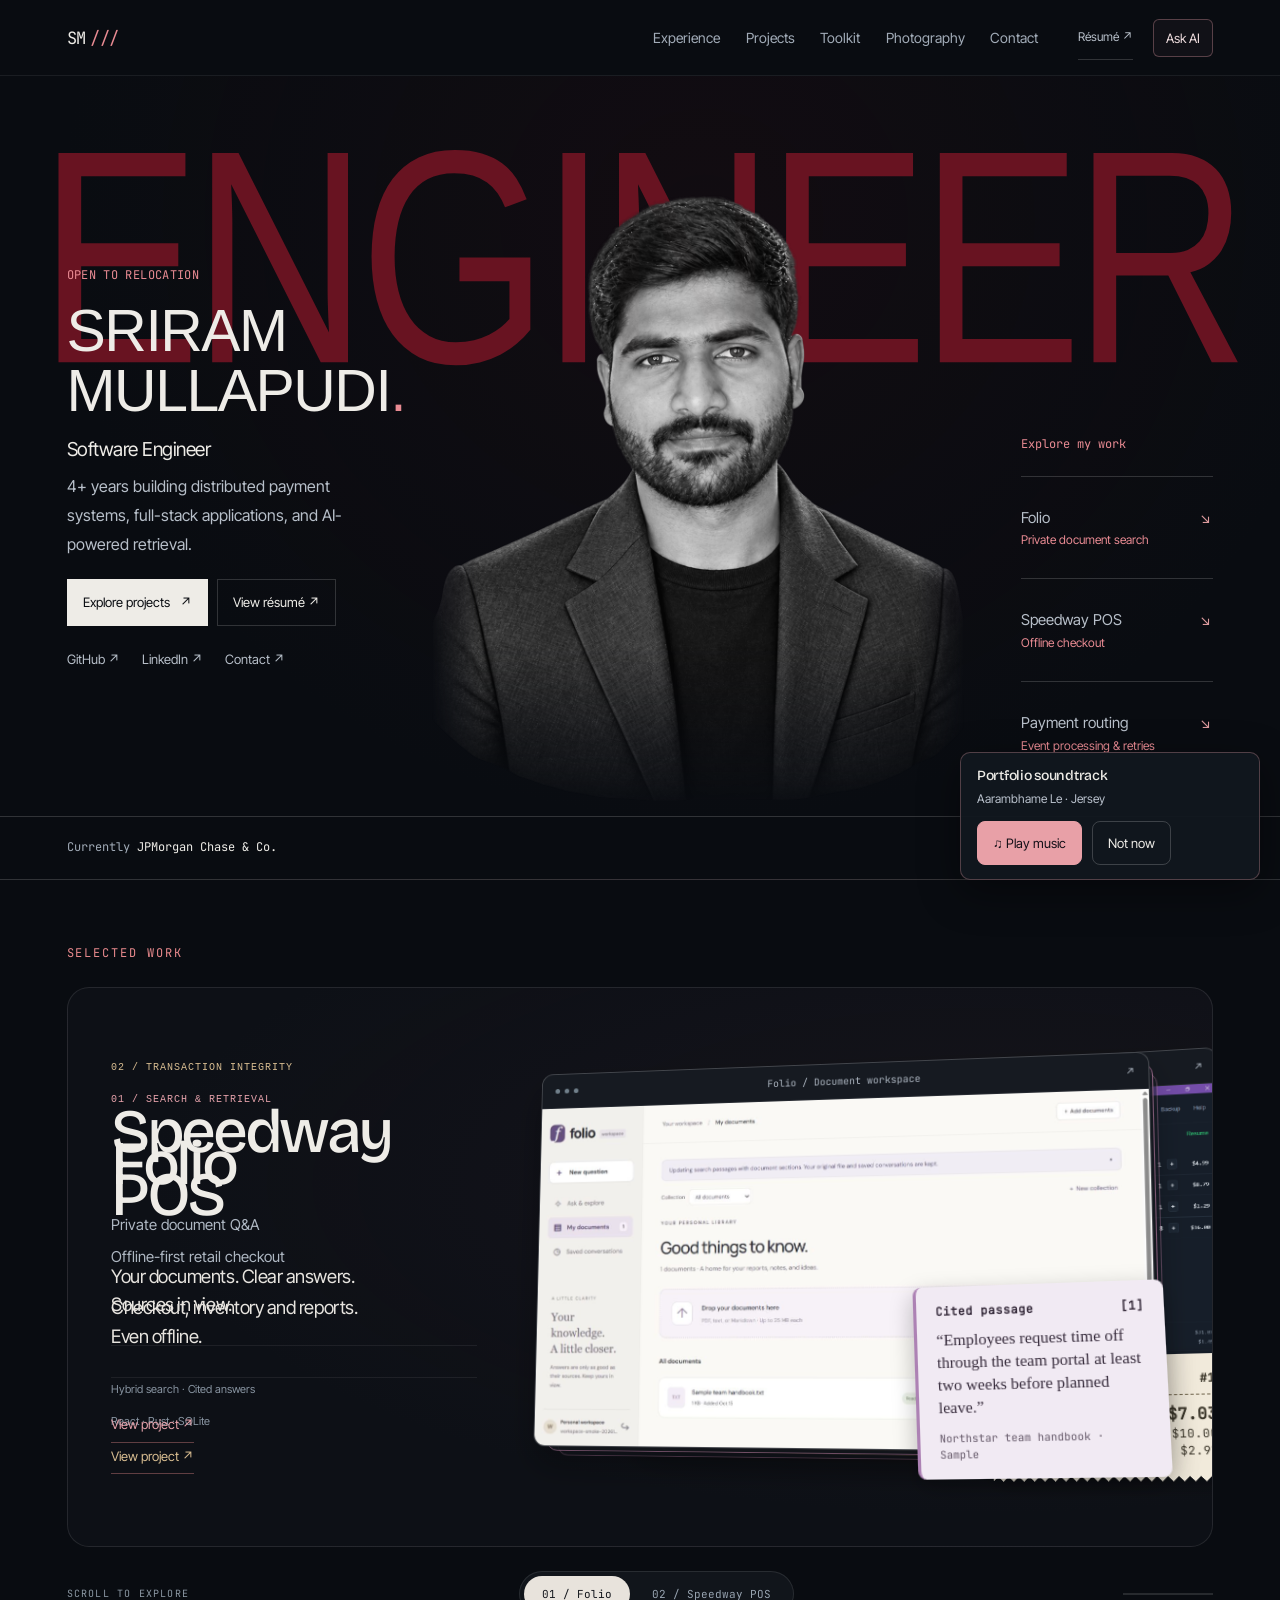
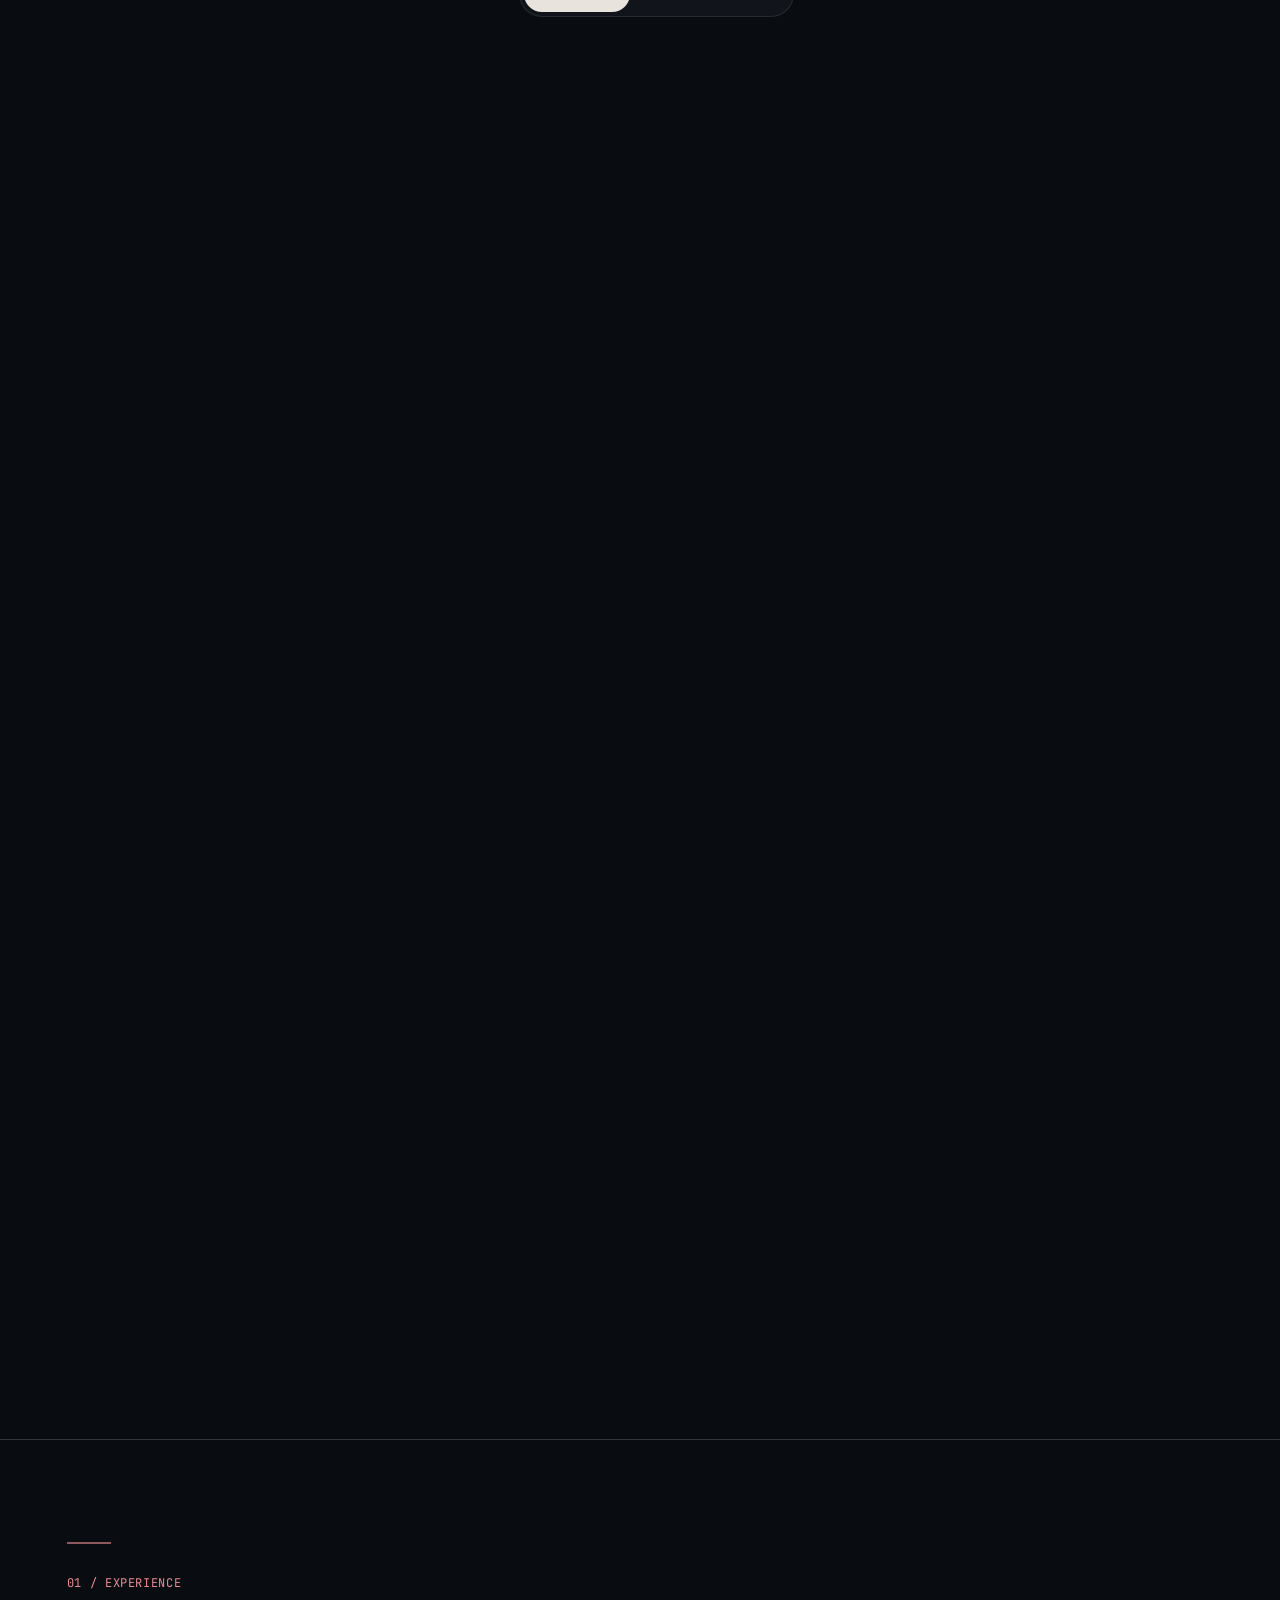
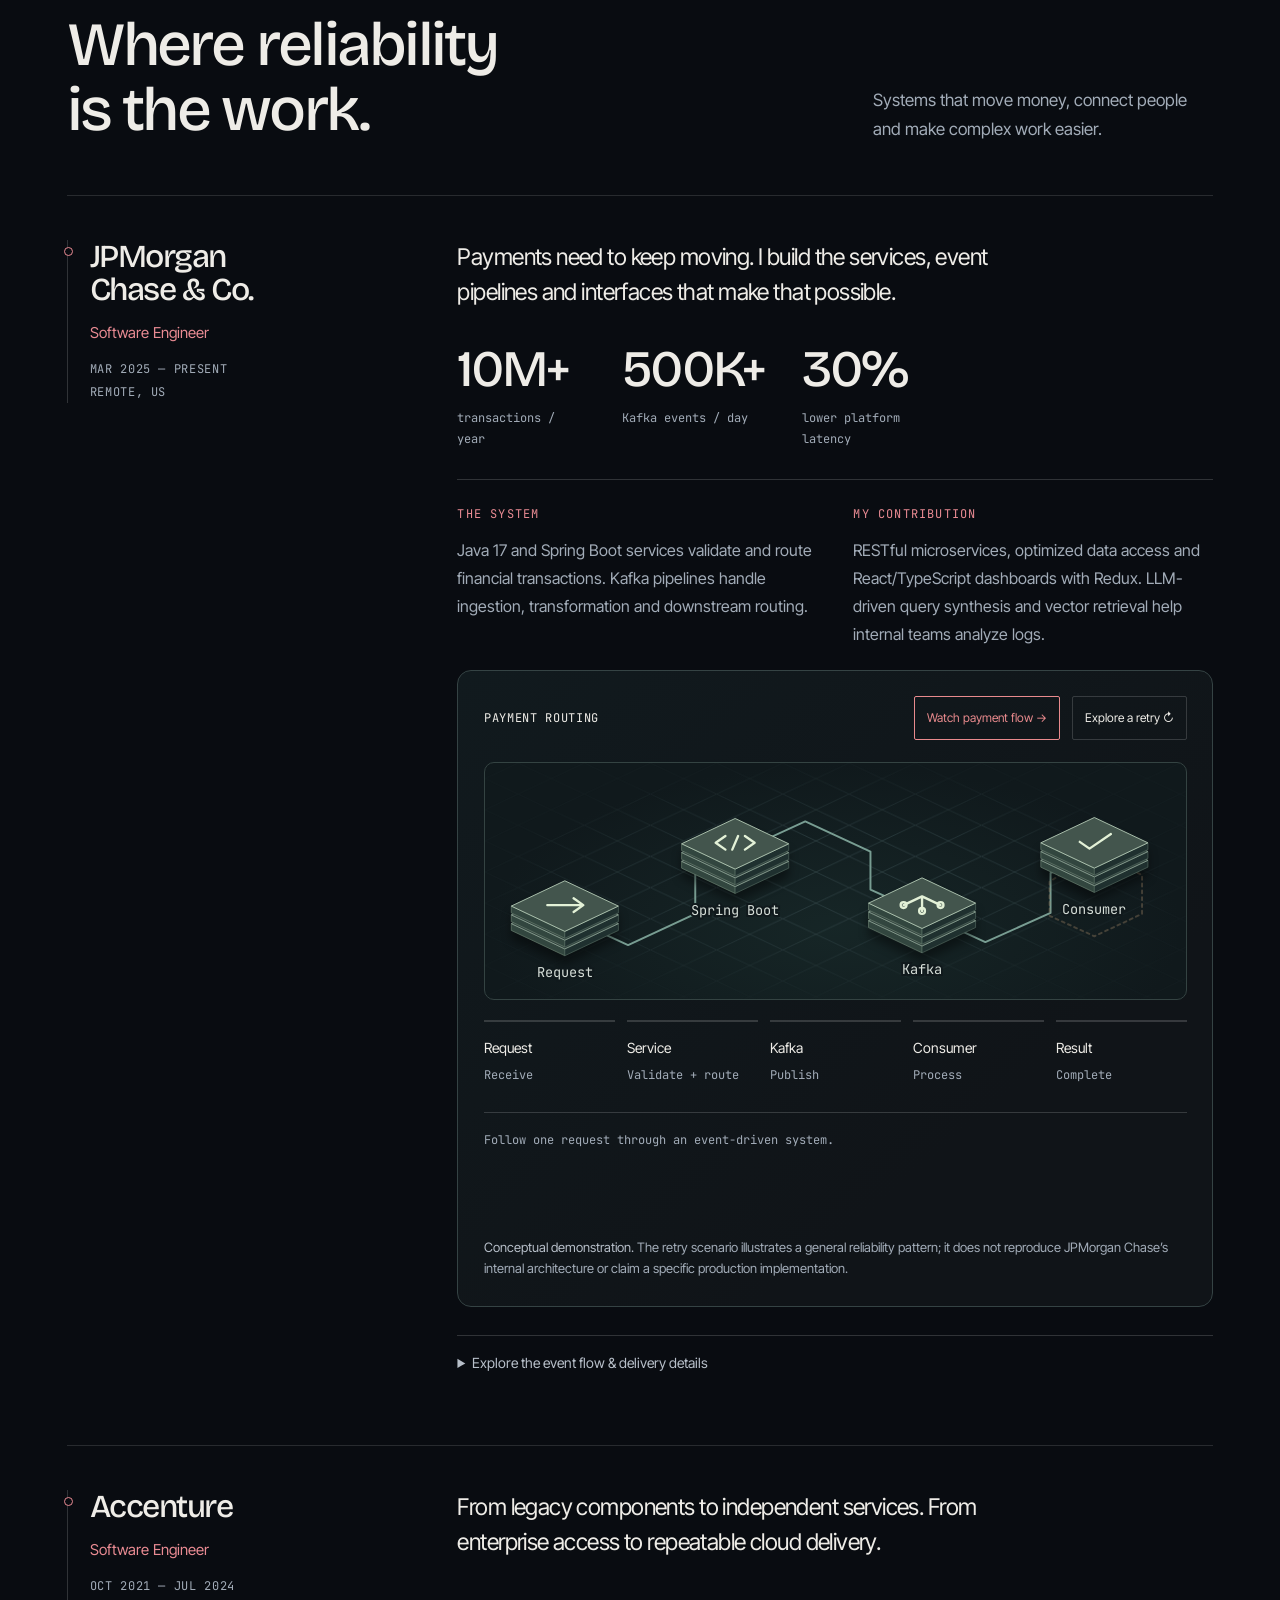
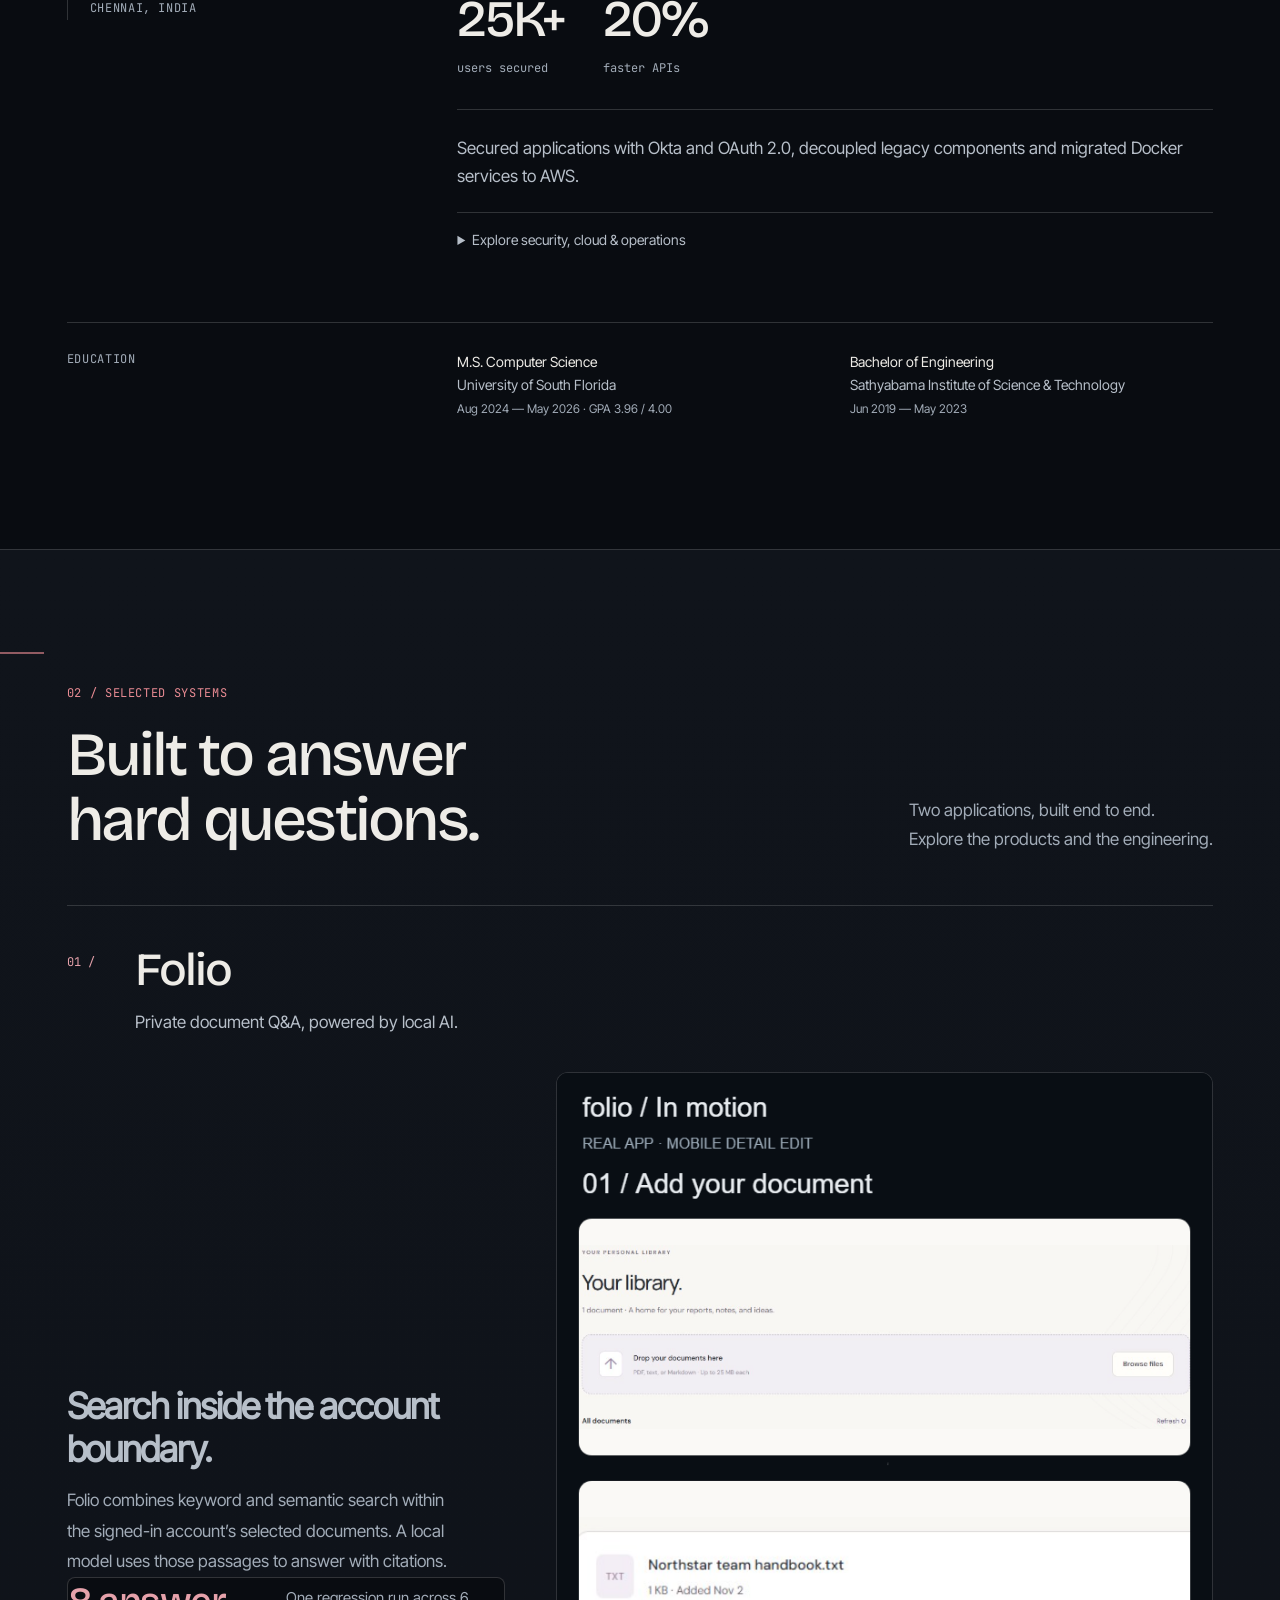
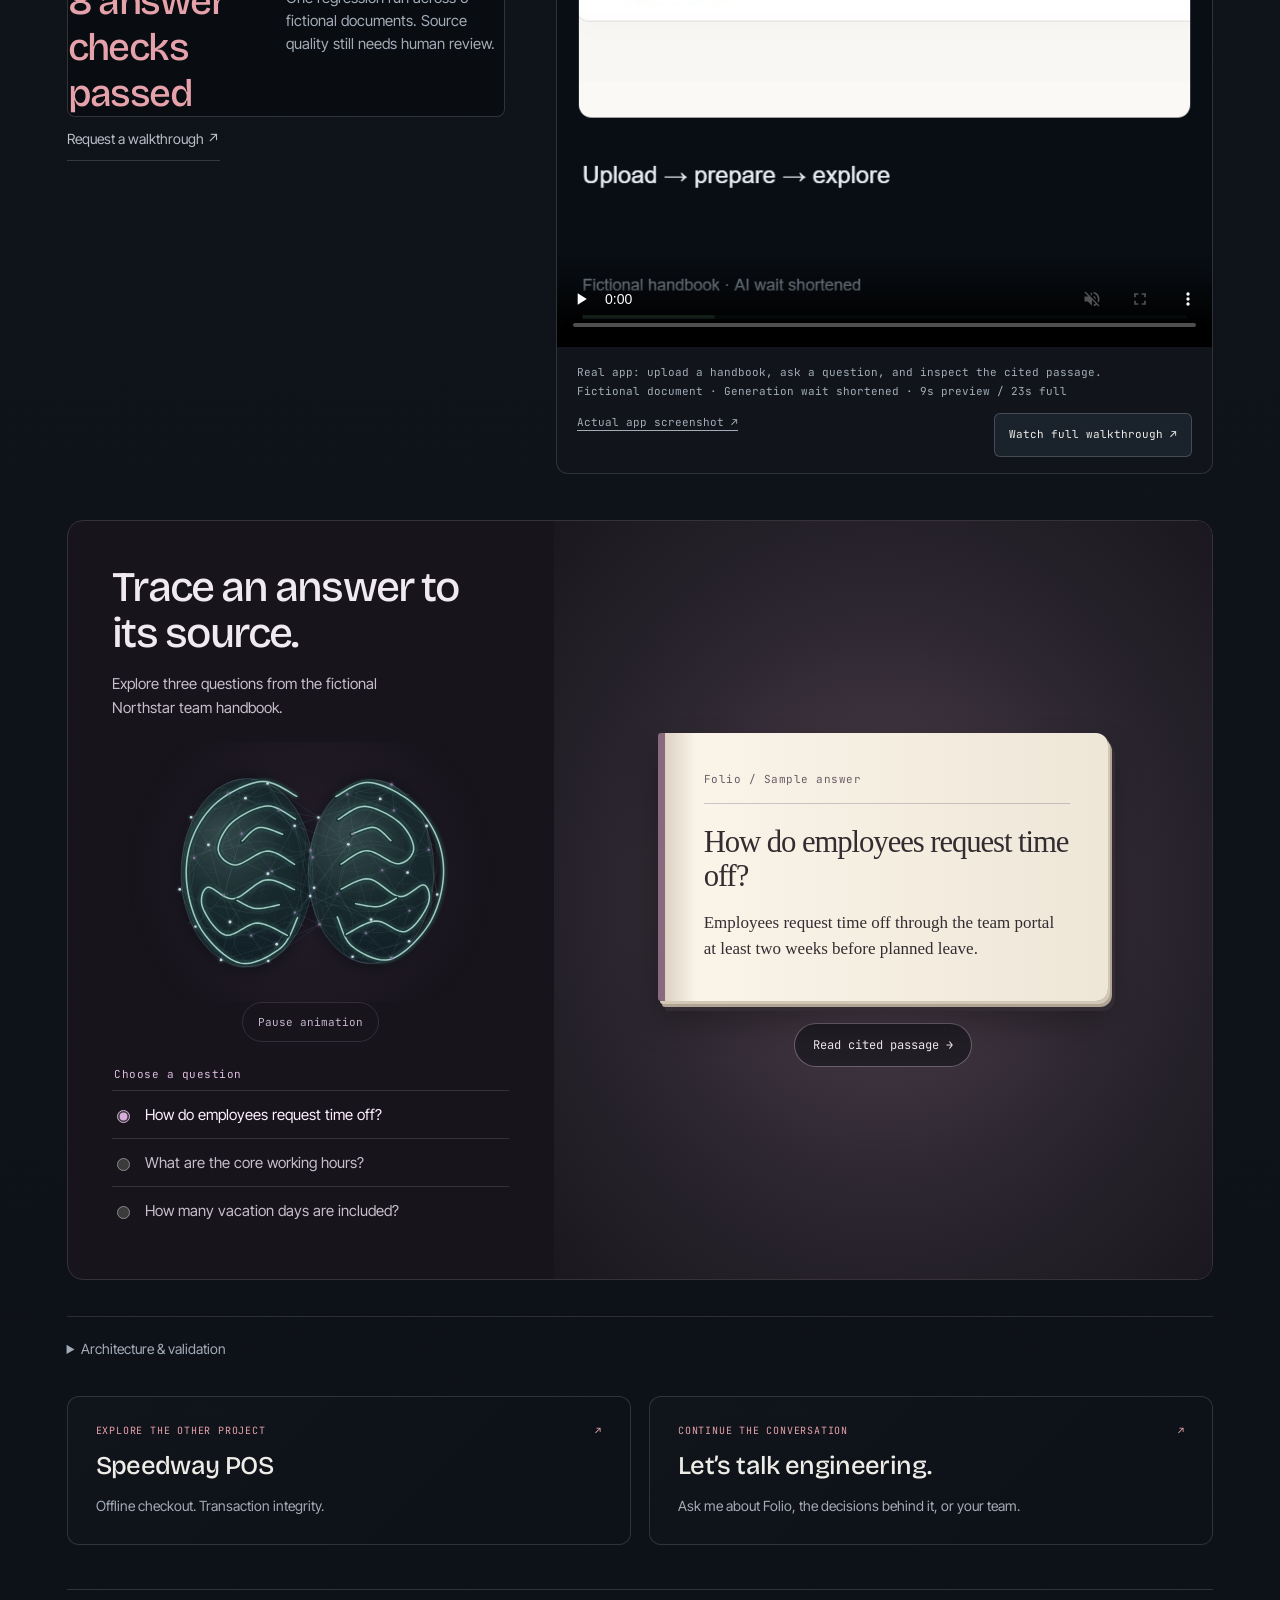
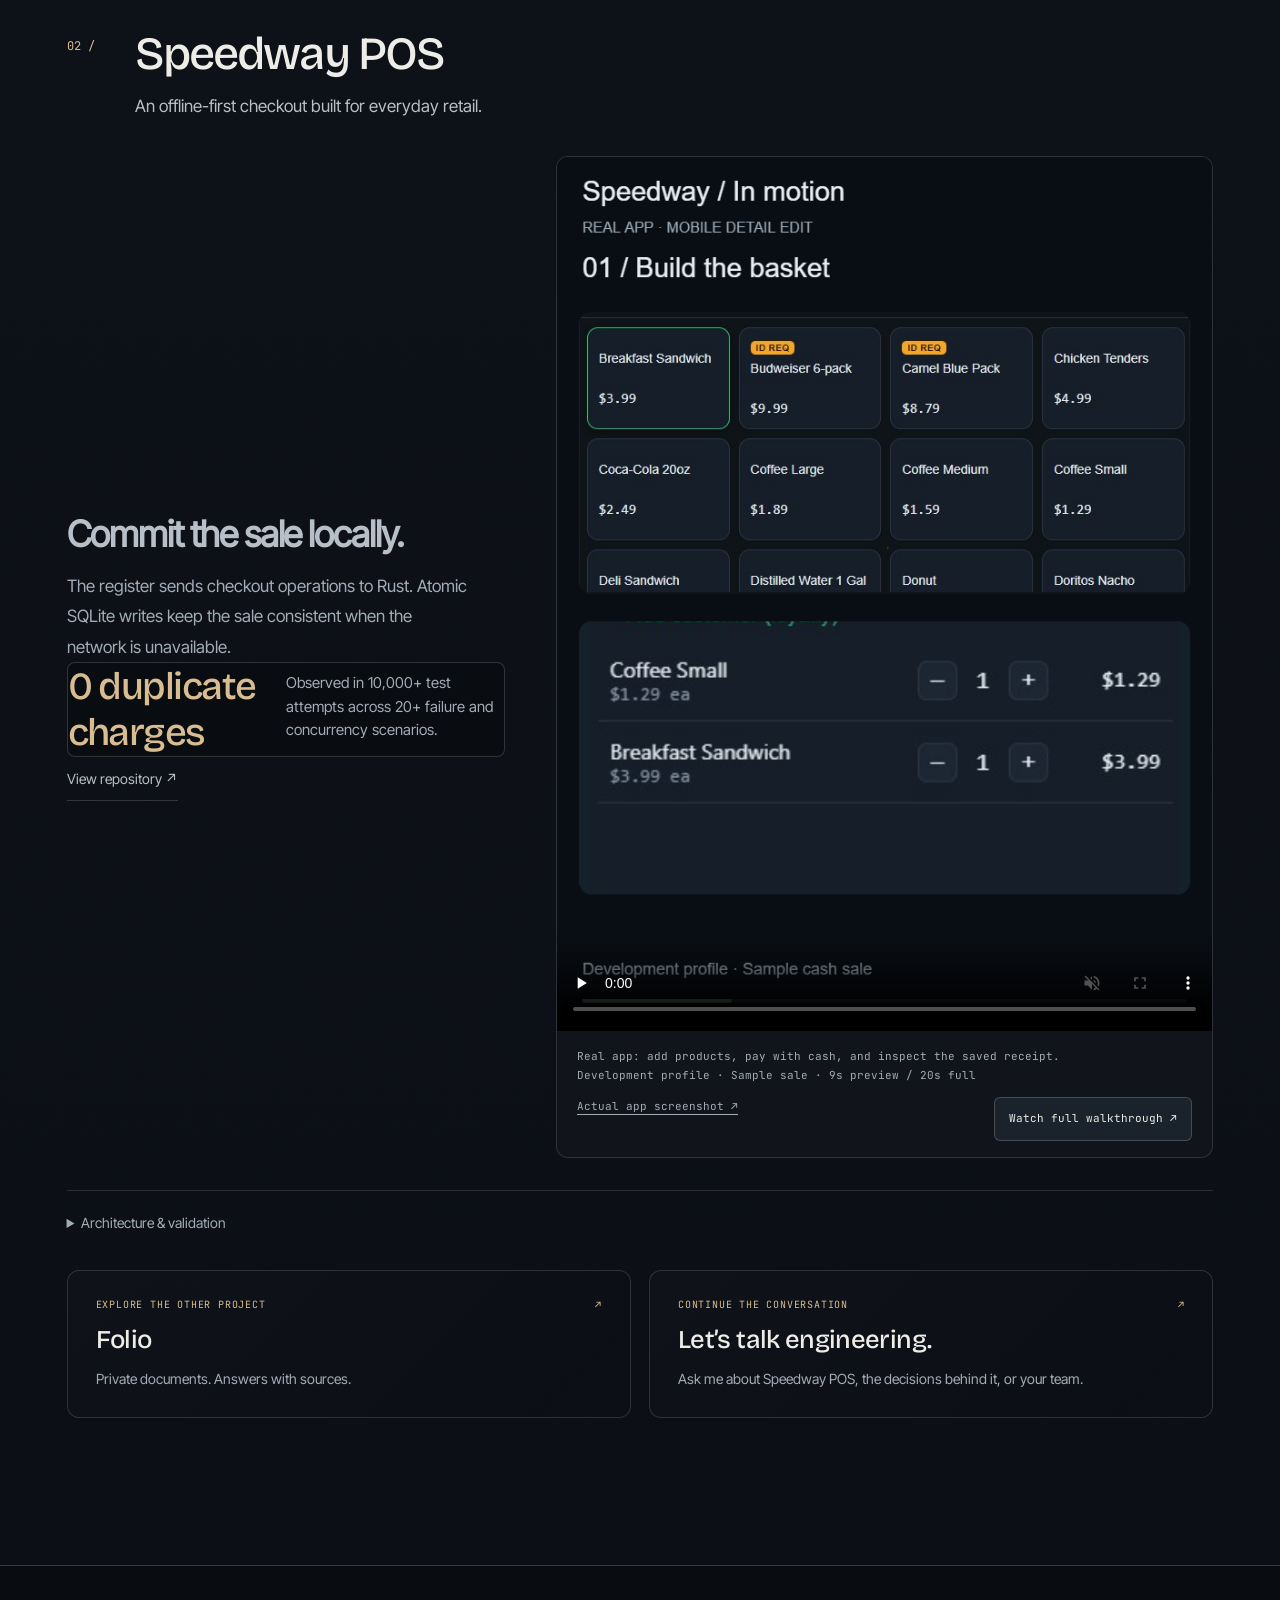
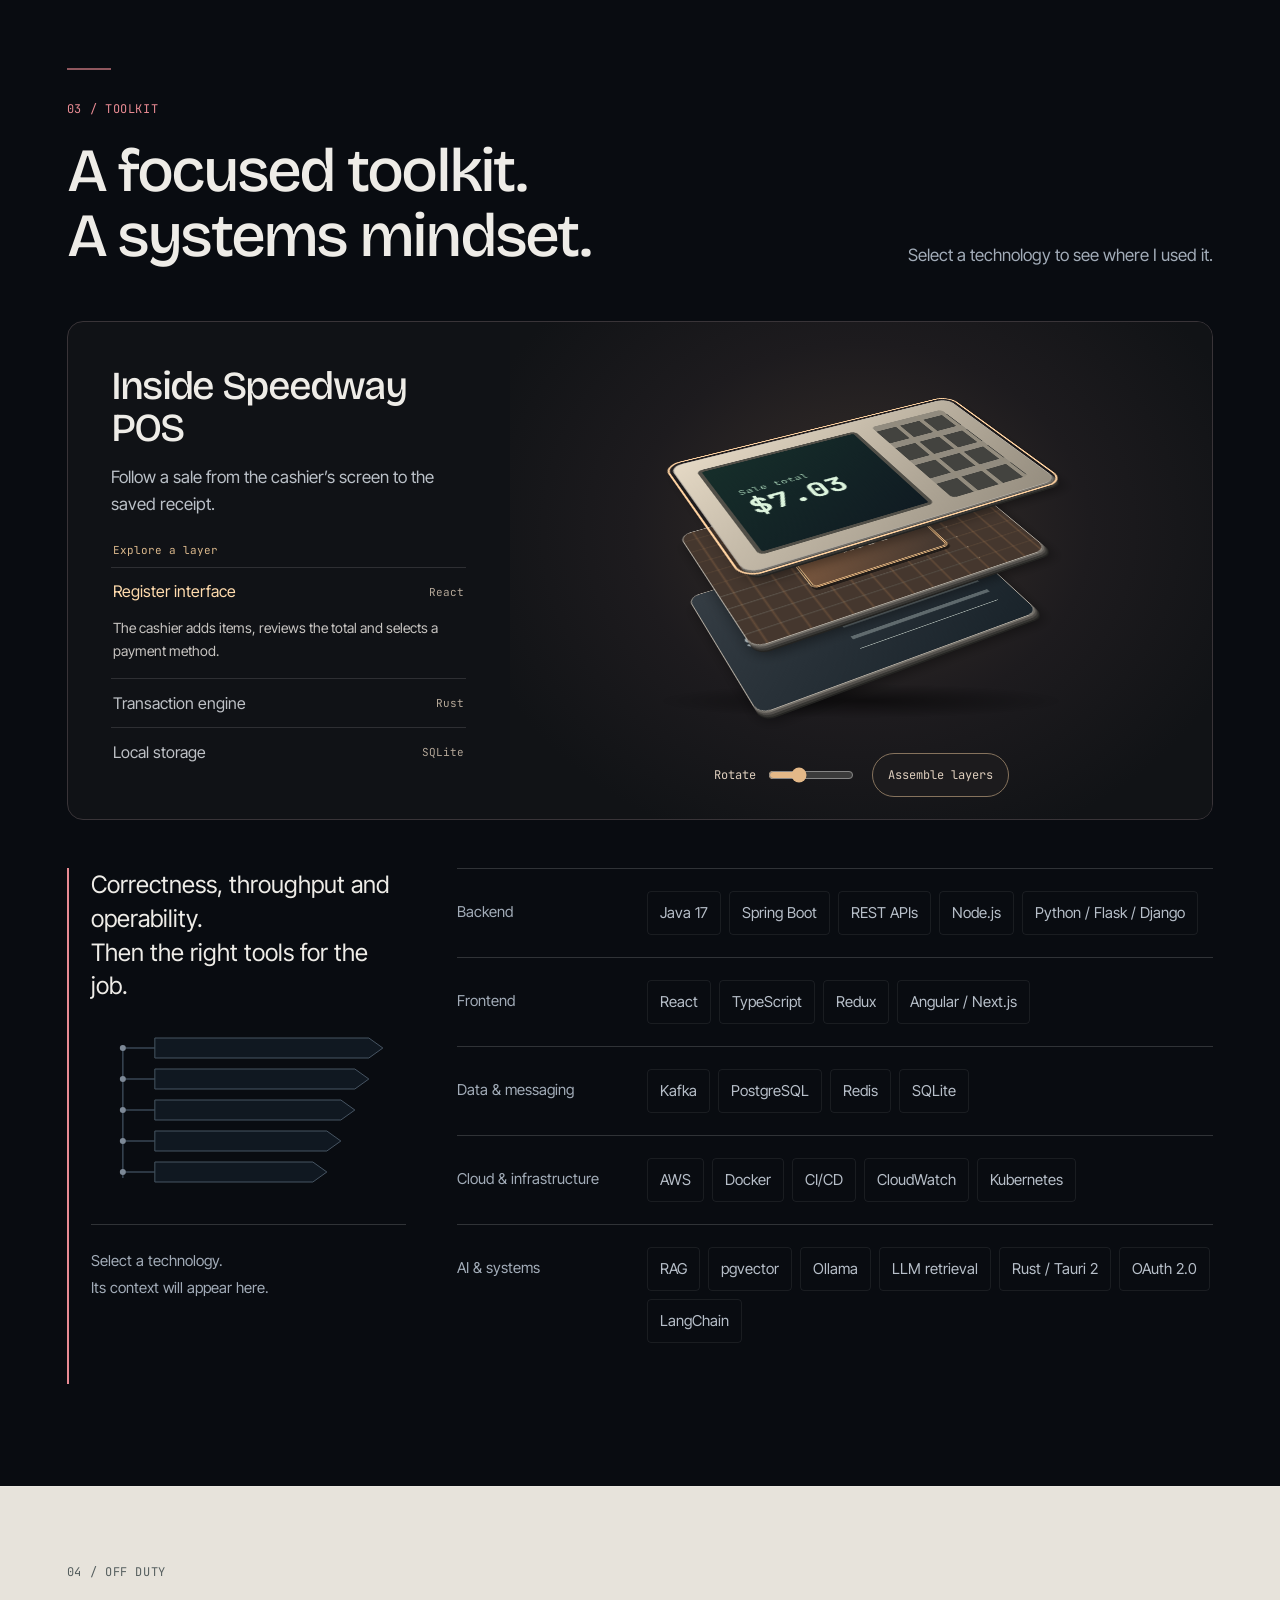
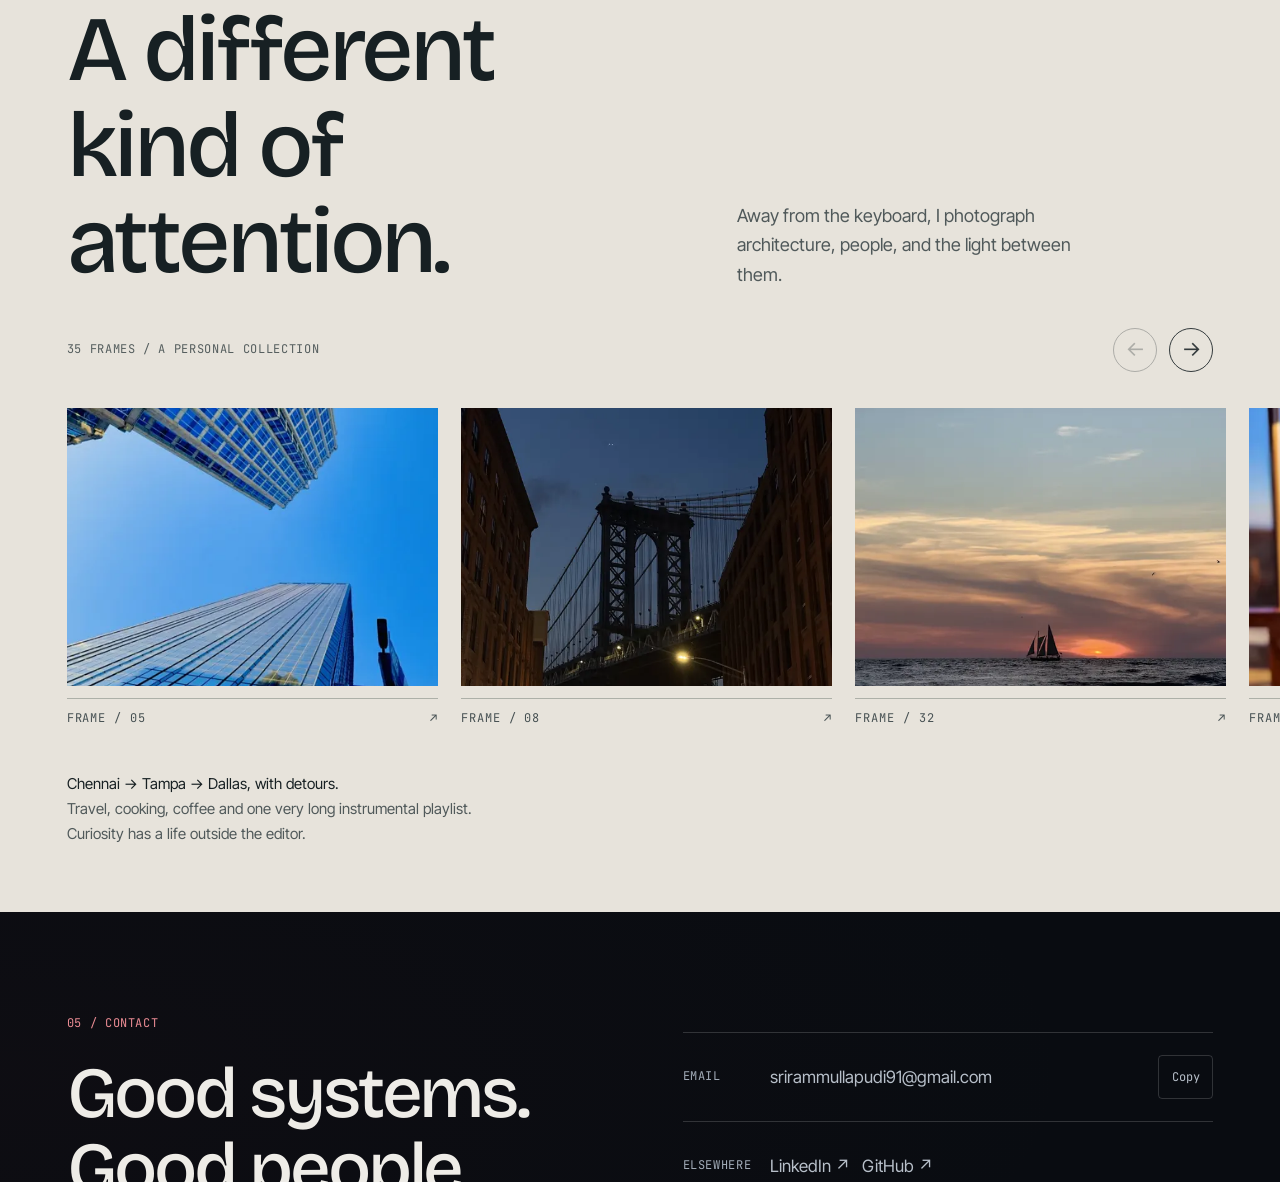
==== commit bb7833d3: "Make skip-to-content destination keyboard focusable" ====
--- a/index.html
+++ b/index.html
@@ -204,7 +204,7 @@
 <a class="nav-resume" href="portfolio-v3-assets/Sriram-Mullapudi-Resume.pdf?v=20261028" rel="noopener" target="_blank">Résumé ↗</a><button aria-haspopup="dialog" aria-label="Open navigation menu" aria-controls="menu-dialog" aria-expanded="false" class="menu-toggle" id="menu-open">☰</button>
 </div></nav>
 <div class="portfolio-sound"><aside class="music-notice" id="music-notice" aria-labelledby="music-notice-title" hidden><div role="status"><strong id="music-notice-title">Portfolio soundtrack</strong><p>Aarambhame Le · Jersey</p></div><div class="music-notice-actions"><button type="button" id="music-notice-play">♫ Play music</button><button type="button" id="music-notice-dismiss">Not now</button></div></aside><aside class="ambient-control" aria-label="Optional ambient sound"><button id="ambient-toggle" type="button" aria-pressed="false" aria-controls="ambient-settings">♫ Sound off</button><label id="ambient-settings" hidden>Volume<input id="ambient-volume" type="range" min="0" max="1" step="0.05" value="0.35" aria-label="Ambient sound volume" aria-valuetext="35%"/><span id="ambient-volume-percent" aria-hidden="true">35%</span></label></aside></div>
-<main id="main">
+<main id="main" tabindex="-1">
 <header class="hero" id="hero"><div class="wrap hero-grid"><div aria-hidden="true" class="hero-backdrop">ENGINEER</div>
 <div class="hero-copy"><p class="eyebrow">Open to relocation</p><h1 class="name">Sriram<br/>Mullapudi<span>.</span></h1><p class="hero-role">Software Engineer</p><p class="hero-summary">4+ years building distributed payment systems, full-stack applications, and AI-powered retrieval.</p></div>
 <figure class="hero-portrait"><div class="portrait-window"><img alt="AI-stylized monochrome portrait of Sriram Mullapudi in a charcoal jacket" decoding="async" fetchpriority="high" height="1402" loading="eager" src="portfolio-v3-assets/hero-editorial-refined-v3-1122.webp" srcset="portfolio-v3-assets/hero-editorial-refined-v3-560.webp 560w, portfolio-v3-assets/hero-editorial-refined-v3-1122.webp 1122w" sizes="(max-width:820px) 100vw, 50vw" width="1122"/></div></figure>
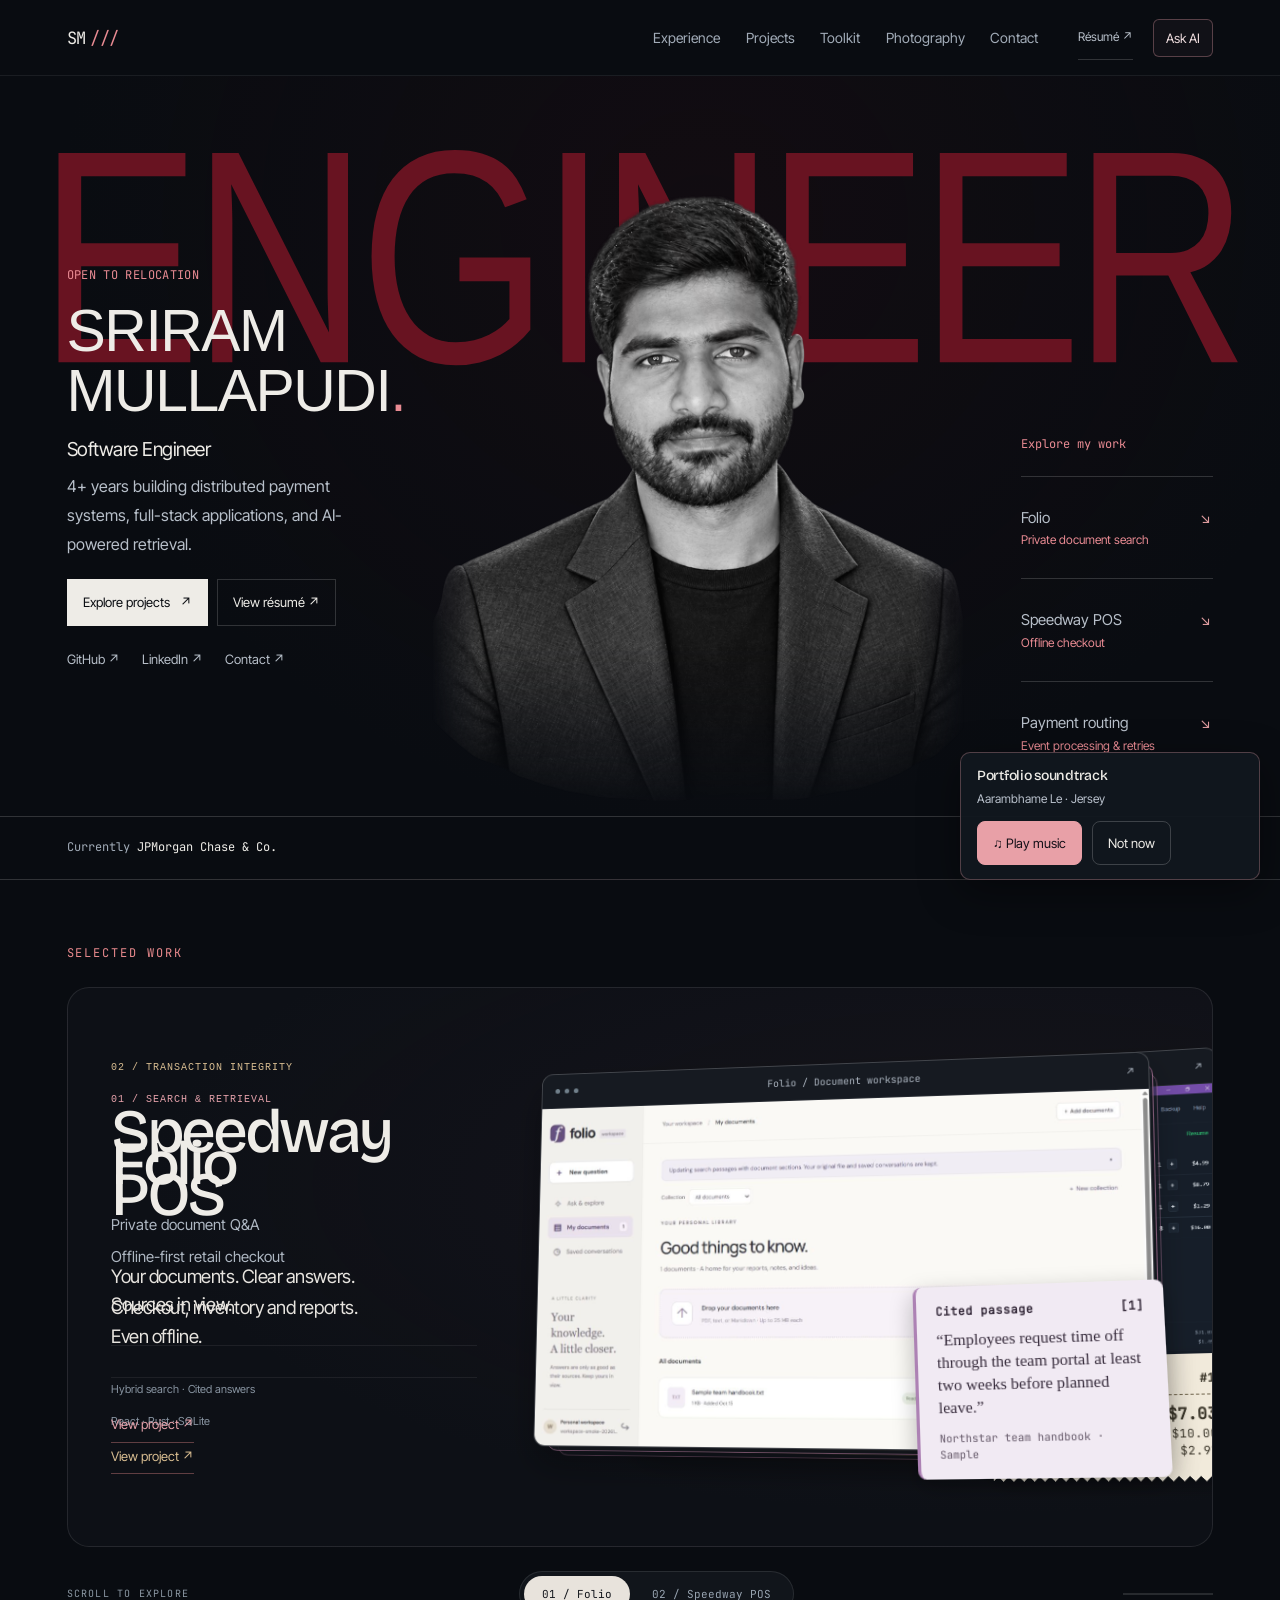
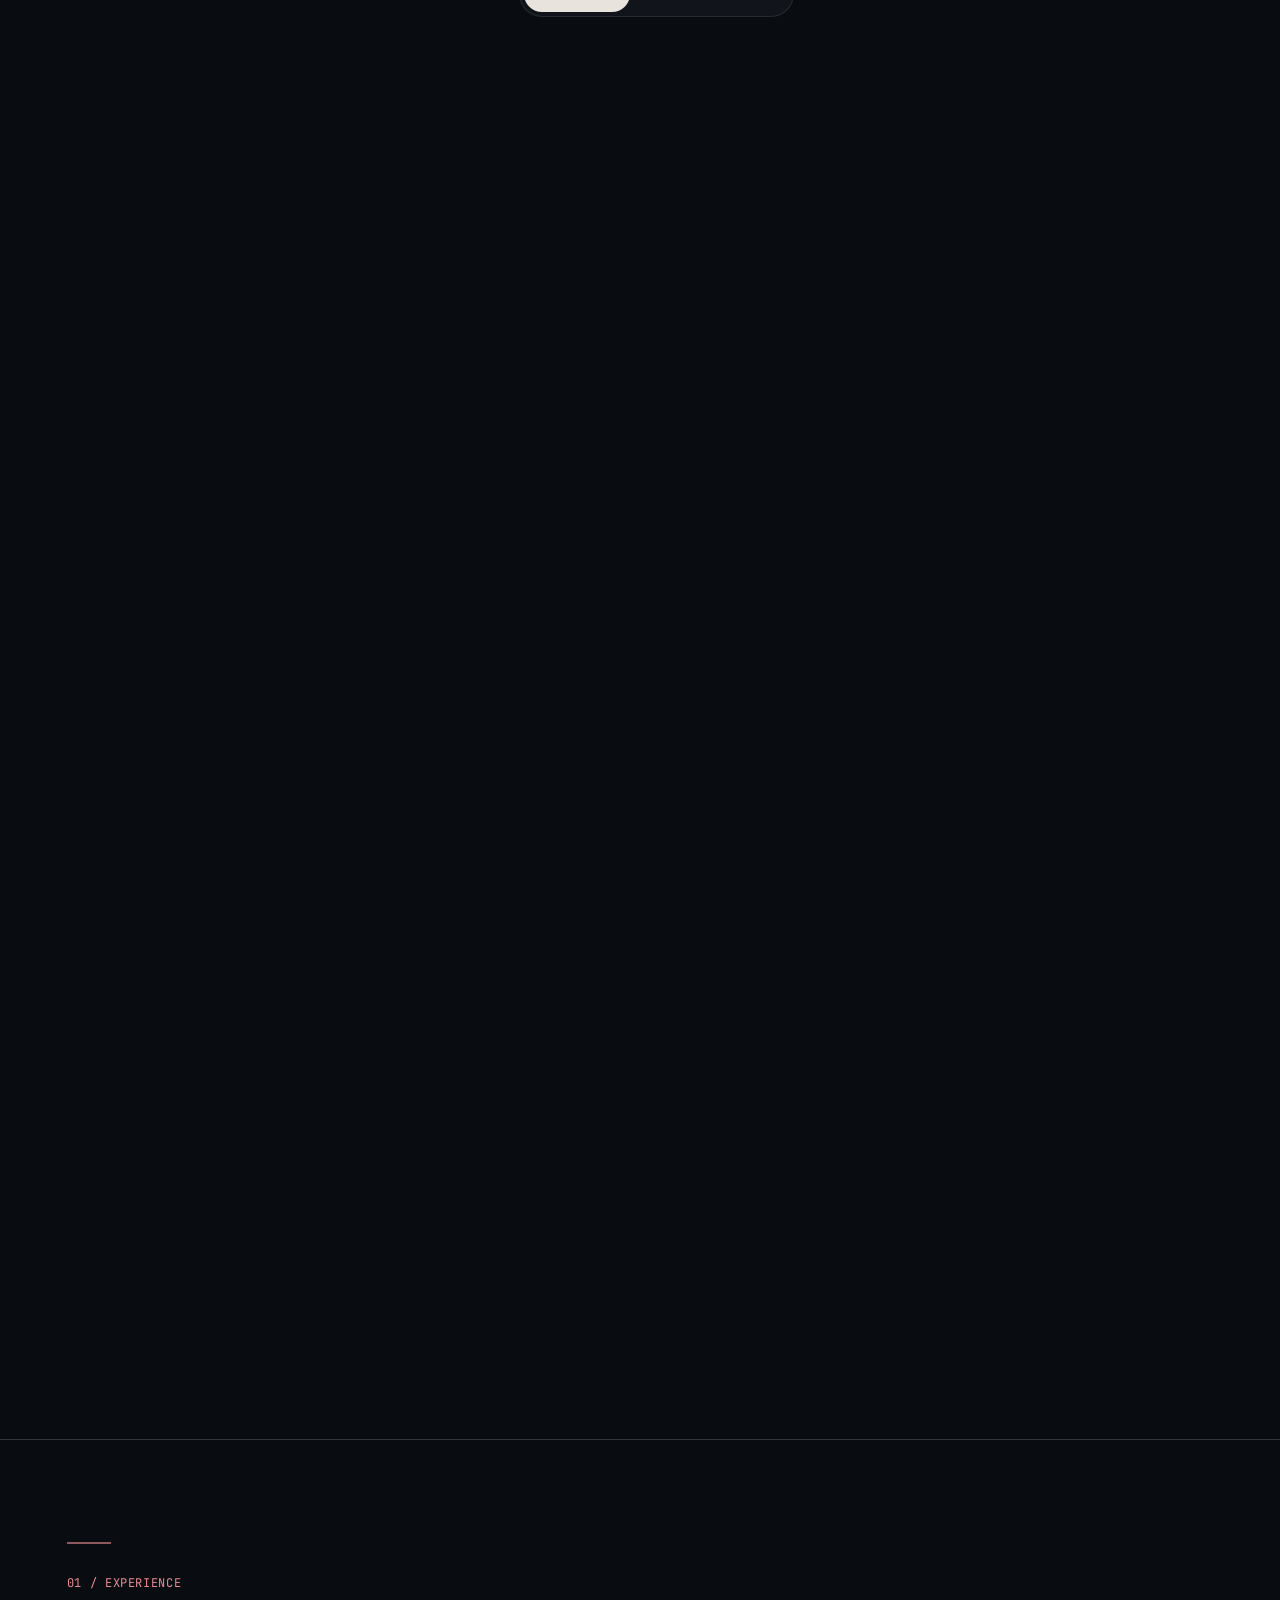
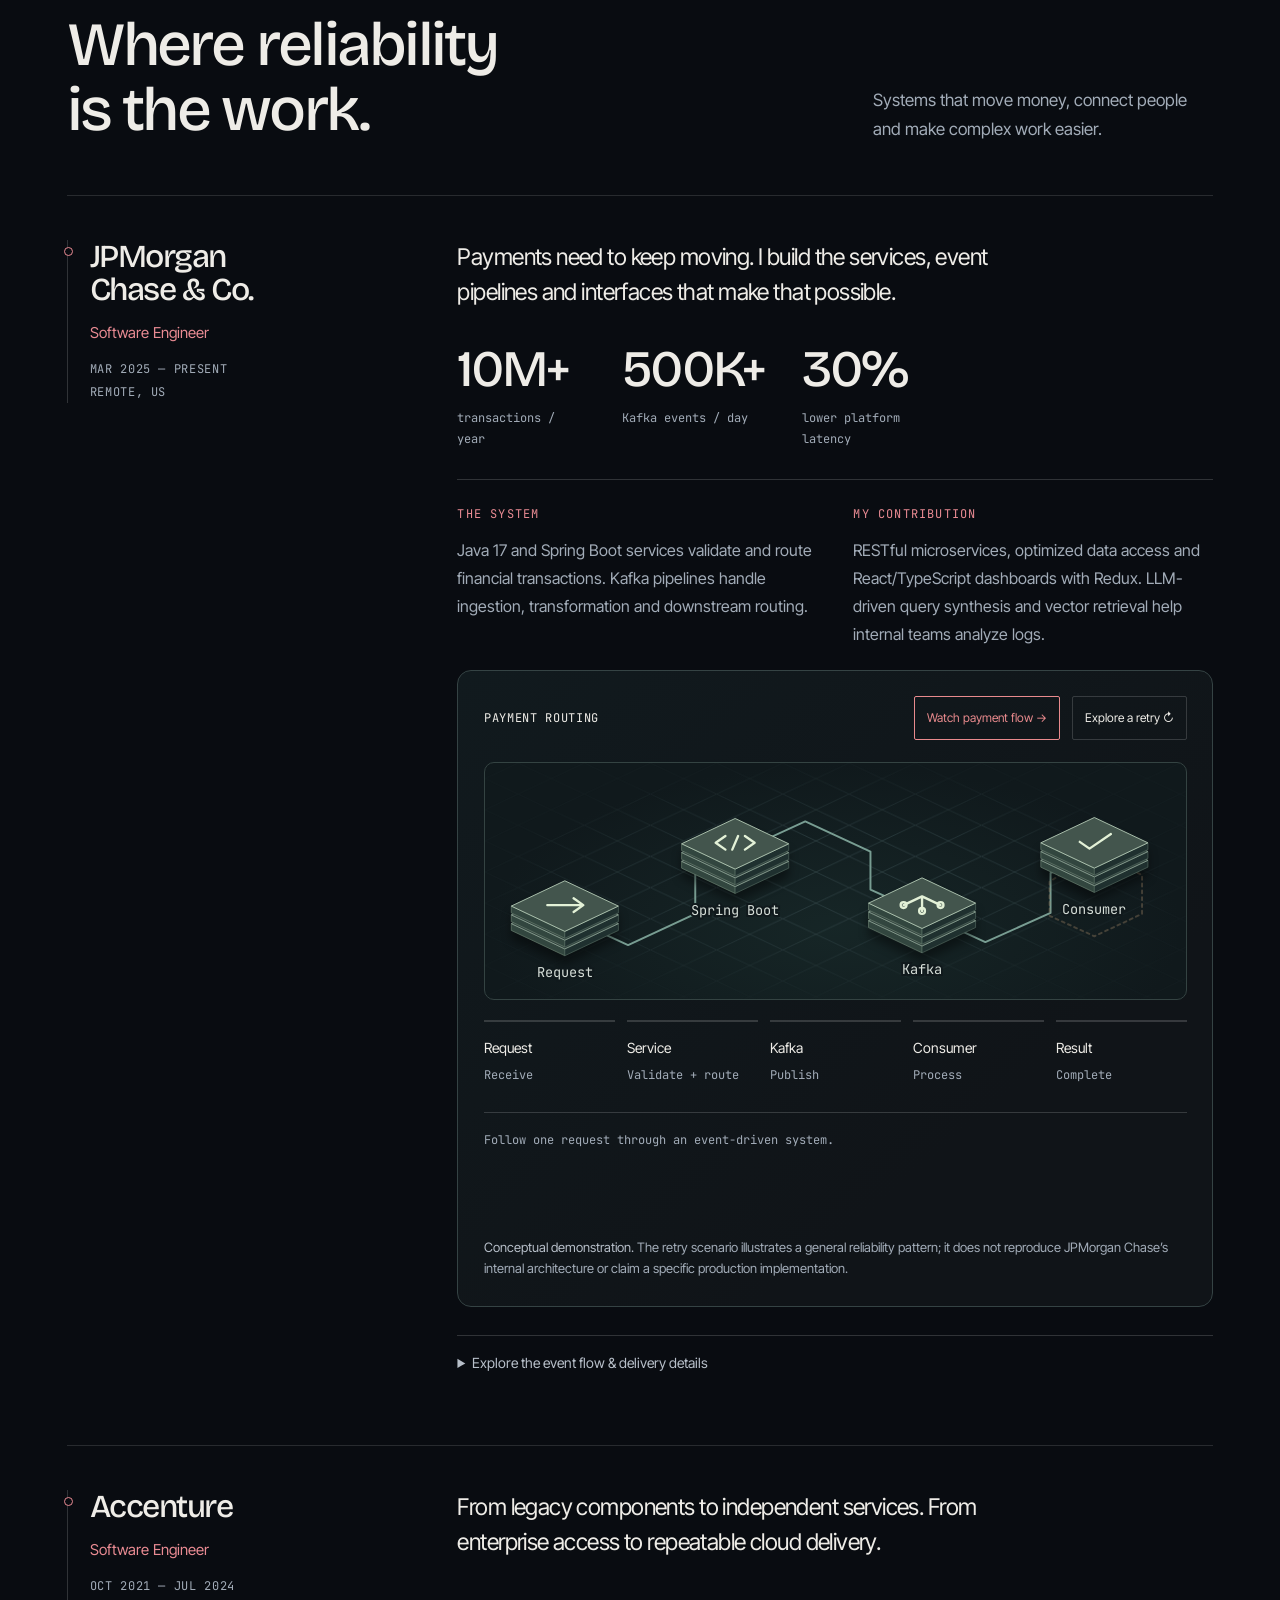
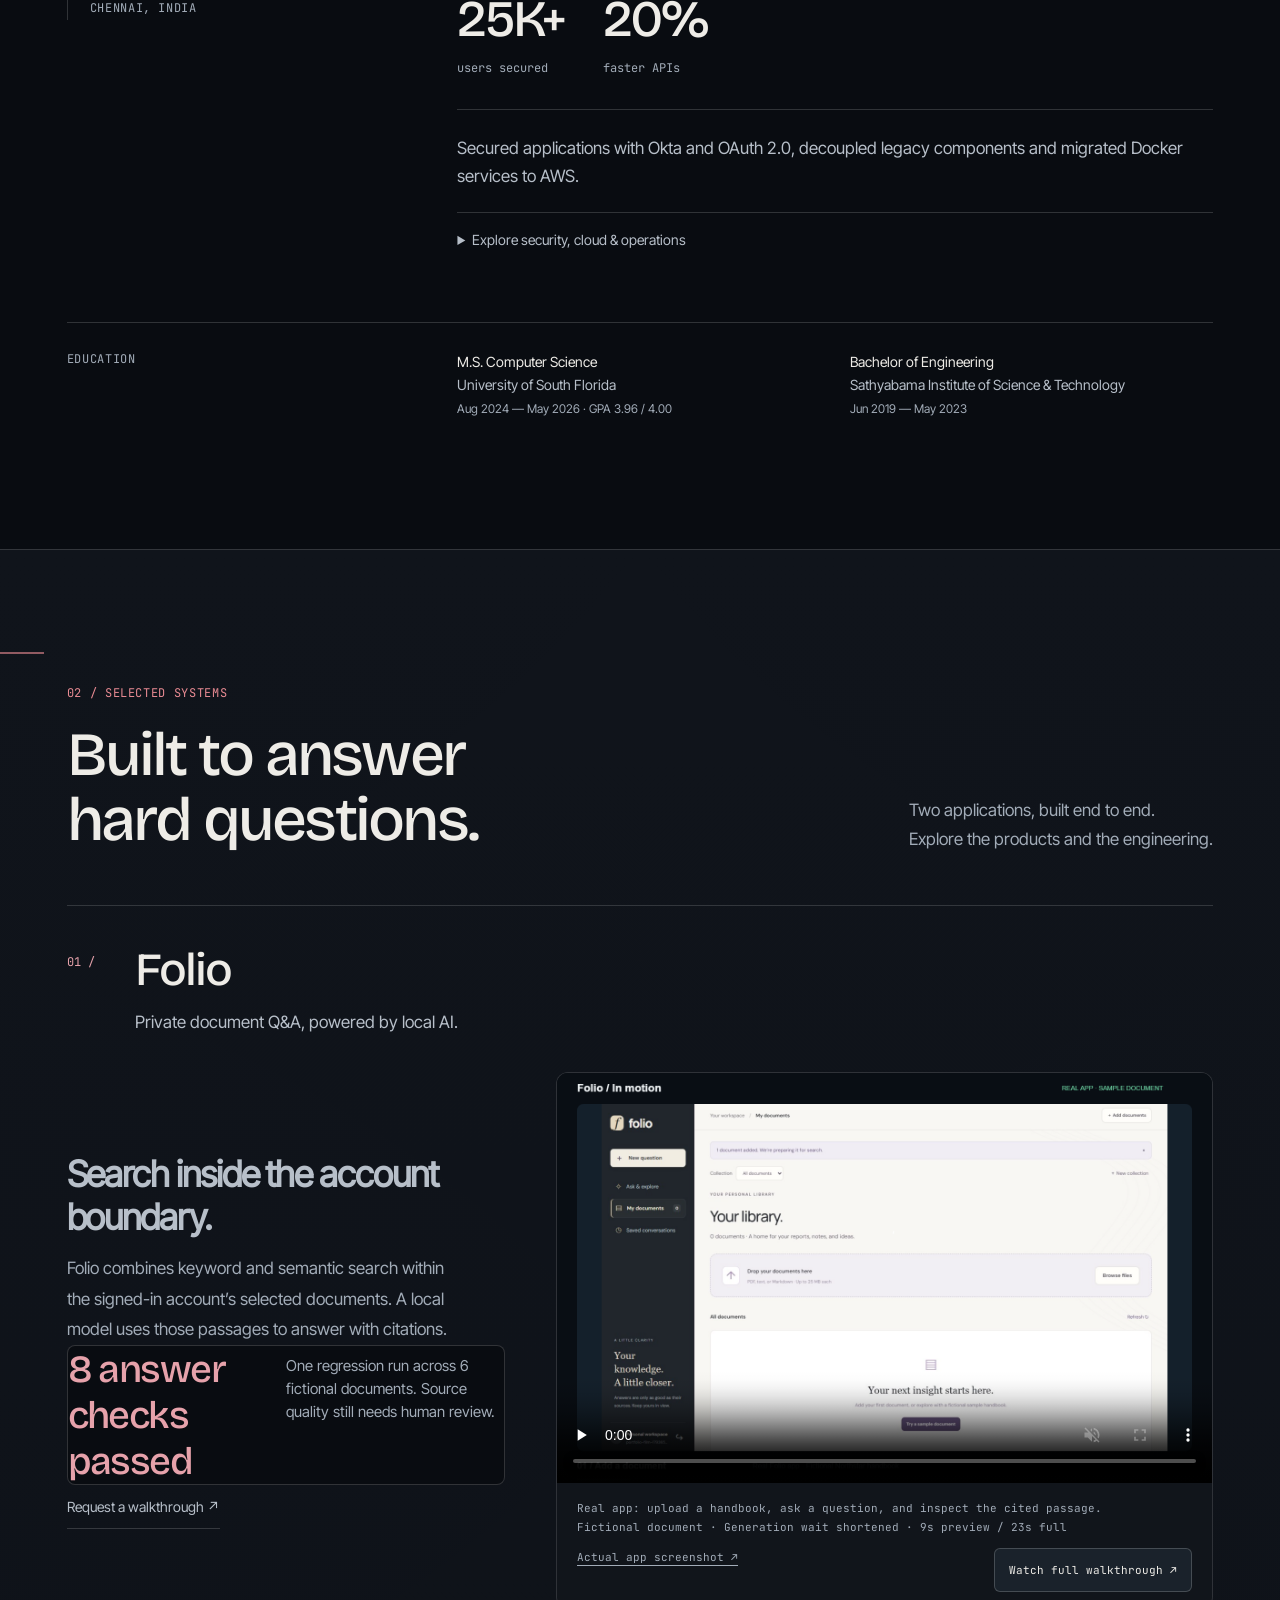
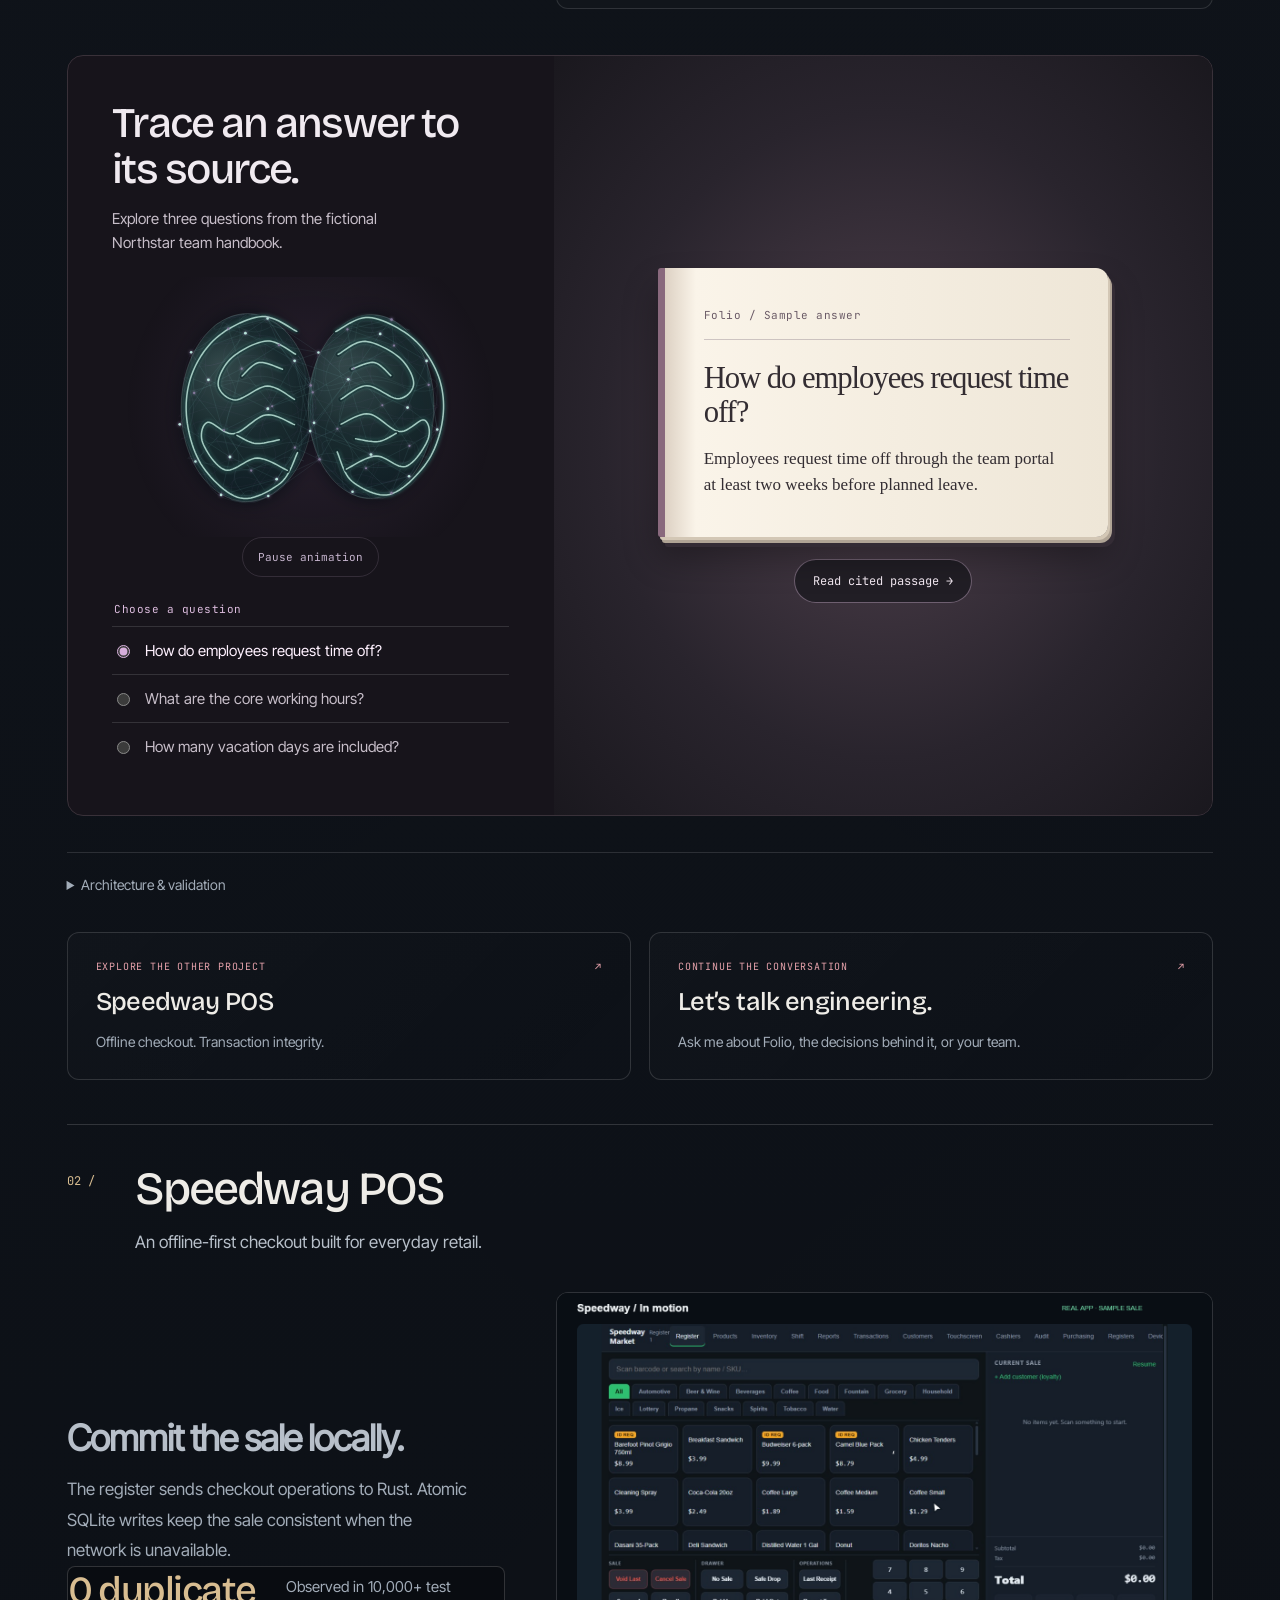
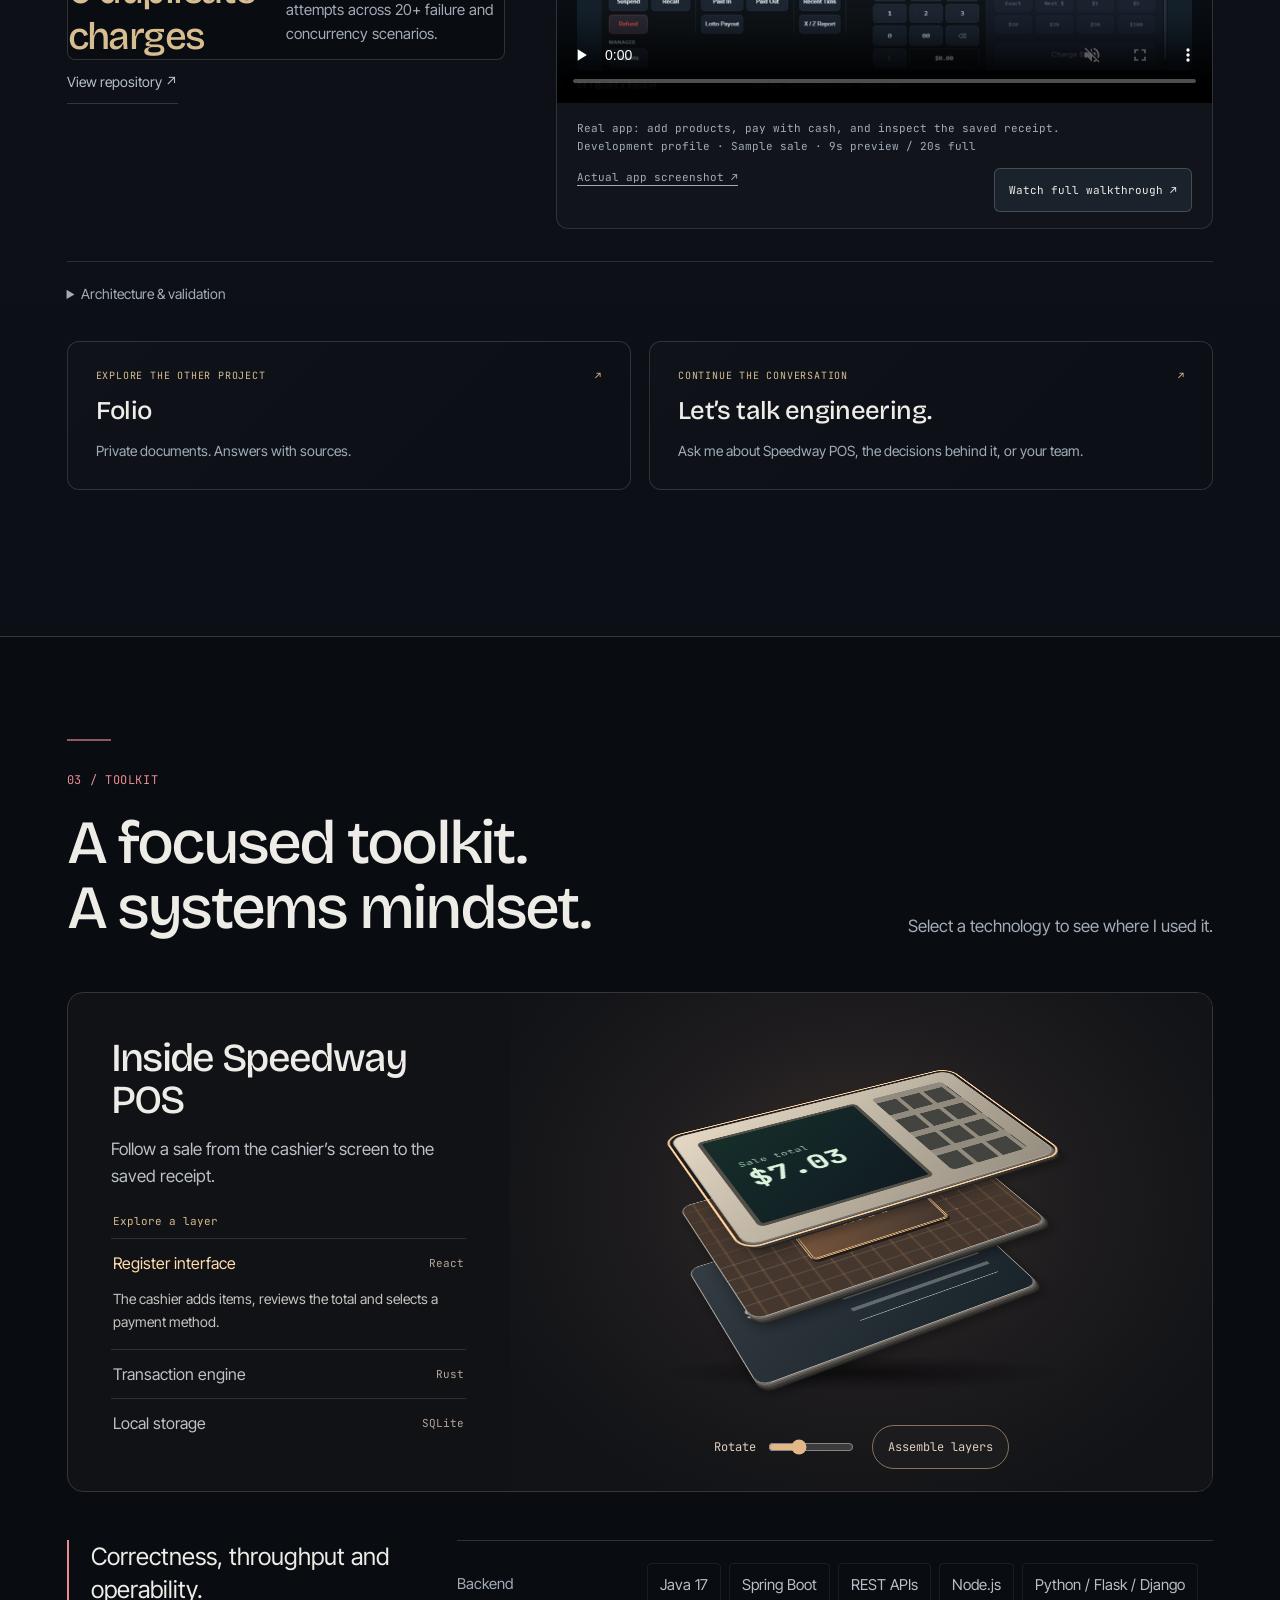
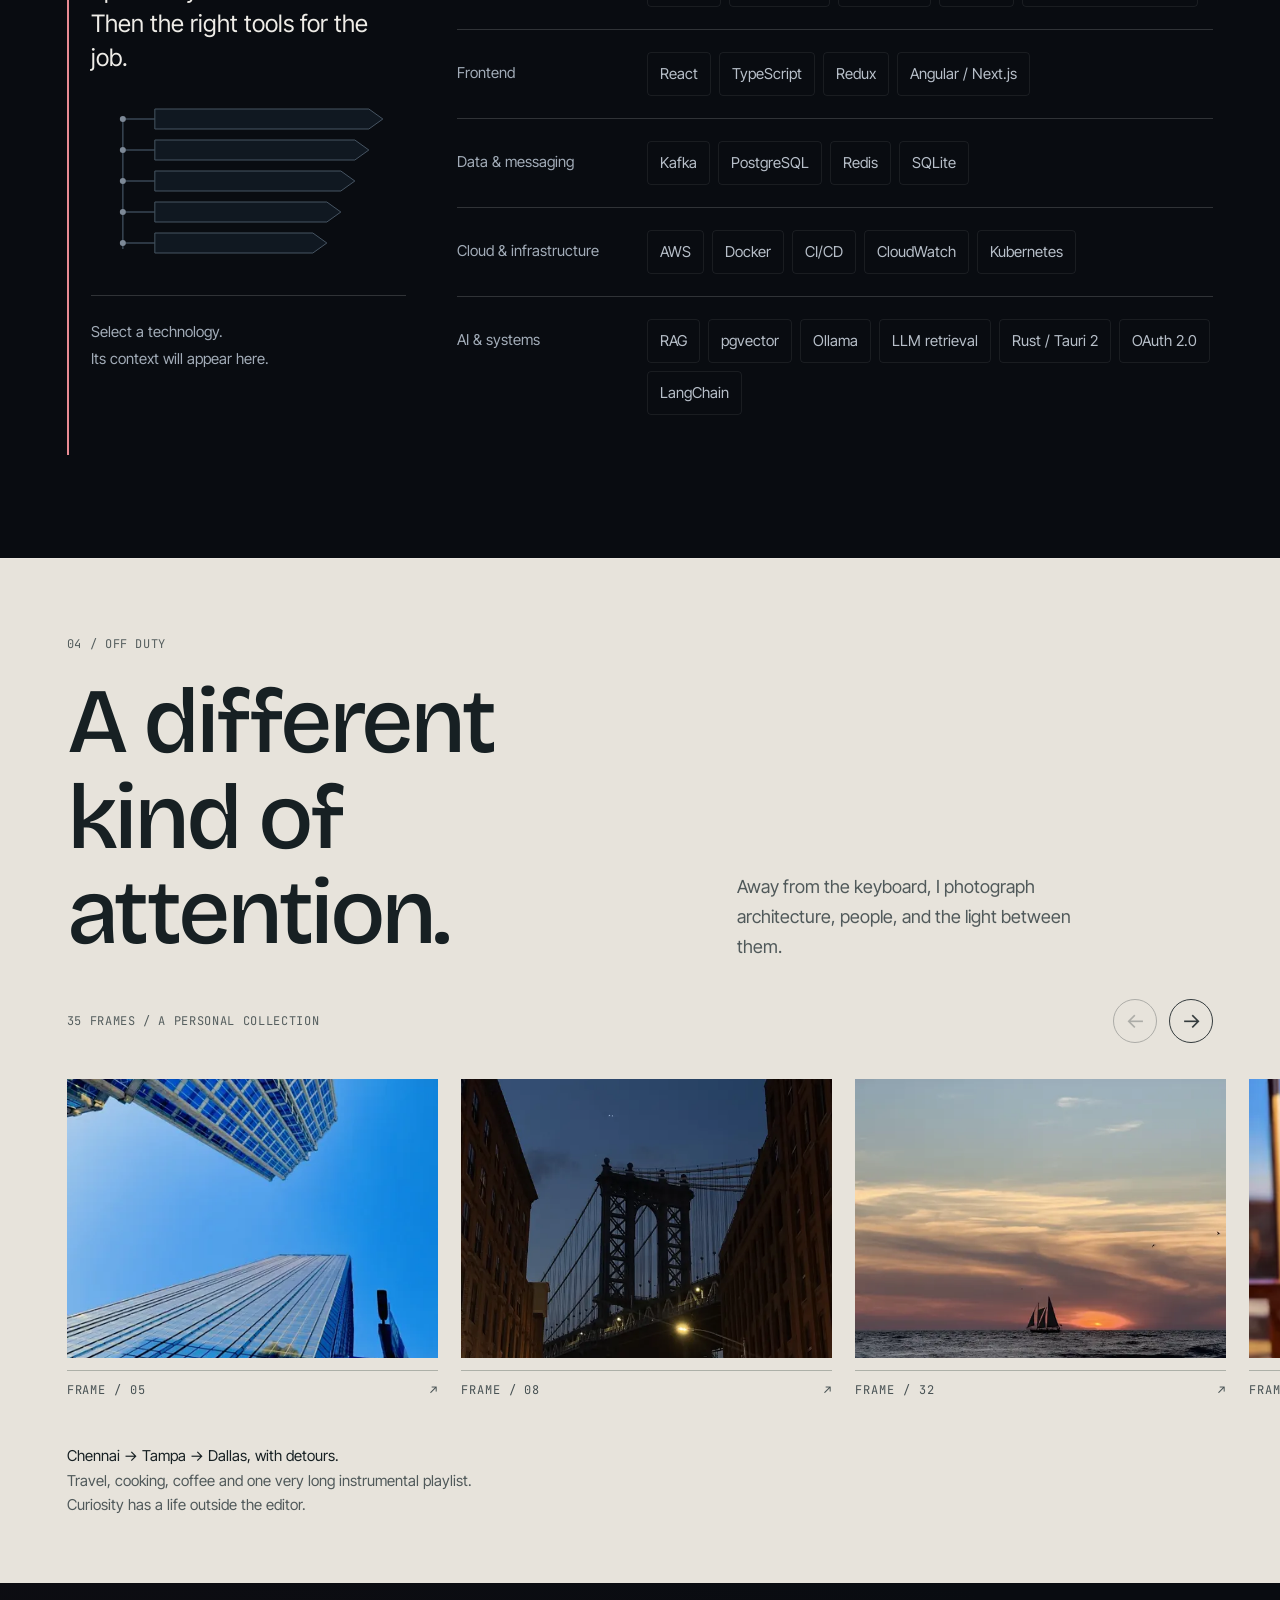
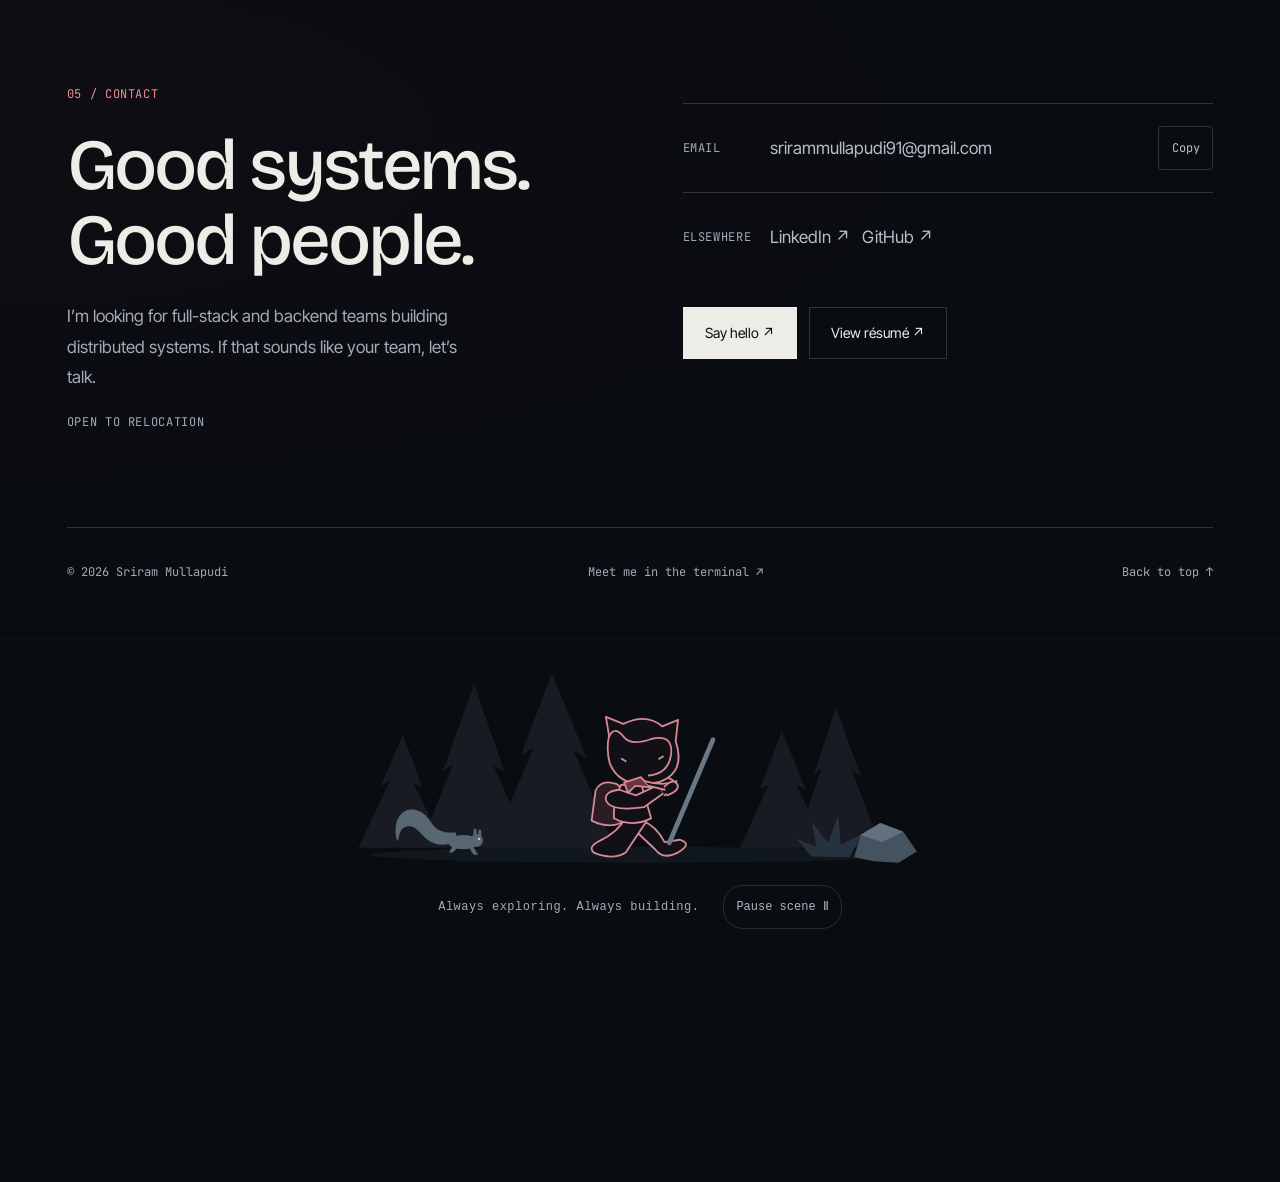
==== commit 70e32693: "Stop register rotation when a drag is cancelled or window loses focus" ====
--- a/index.html
+++ b/index.html
@@ -443,4 +443,4 @@
  function pause(){document.documentElement.classList.toggle('tab-paused',document.hidden);if(document.hidden||reduce.matches)pending.forEach(a=>a.cancel())}
  document.addEventListener('visibilitychange',pause);reduce.addEventListener('change',pause);
 })();
-</script><script src="portfolio-v3-assets/register-study.js"></script><script>(()=>{const scene=document.querySelector('.night-scene'),button=scene.querySelector('button'),reduce=matchMedia('(prefers-reduced-motion:reduce)');let visible=false,paused=false;function sync(){scene.classList.toggle('scene-paused',paused||!visible||document.hidden||reduce.matches);button.textContent=reduce.matches?'Still scene':paused?'Play scene ▷':'Pause scene Ⅱ';button.disabled=reduce.matches;button.setAttribute('aria-pressed',String(paused))}button.addEventListener('click',()=>{paused=!paused;sync()});new IntersectionObserver(e=>{visible=e[0].isIntersecting;sync()}).observe(scene);document.addEventListener('visibilitychange',sync);reduce.addEventListener('change',sync);sync()})();</script><script>(()=>{const hero=document.querySelector('#hero'),portrait=hero.querySelector('.hero-portrait'),reduce=matchMedia('(prefers-reduced-motion:reduce)');let visible=true;function reset(){portrait.style.setProperty('--portrait-x','0px');portrait.style.setProperty('--portrait-y','0px');hero.style.setProperty('--hero-type-x','0px');hero.style.setProperty('--hero-type-y','0px')}hero.addEventListener('pointermove',e=>{if(reduce.matches||e.pointerType!=='mouse')return;const r=hero.getBoundingClientRect();portrait.style.setProperty('--portrait-x',((e.clientX-r.left)/r.width-.5)*9+'px');portrait.style.setProperty('--portrait-y',((e.clientY-r.top)/r.height-.5)*6+'px');hero.style.setProperty('--hero-type-x',((e.clientX-r.left)/r.width-.5)*-4+'px');hero.style.setProperty('--hero-type-y',((e.clientY-r.top)/r.height-.5)*-3+'px')});hero.addEventListener('pointerleave',reset);function sync(){portrait.classList.toggle('avatar-paused',!visible||document.hidden||reduce.matches);if(reduce.matches)reset()}new IntersectionObserver(e=>{visible=e[0].isIntersecting;sync()}).observe(hero);document.addEventListener('visibilitychange',sync);reduce.addEventListener('change',sync);sync()})();</script><script>document.querySelectorAll('.selected-card').forEach(link=>link.addEventListener('click',()=>{const target=document.querySelector(link.getAttribute('href'));if(target?.matches('.project')){if(target.tagName==='DETAILS')target.open=true;const heading=target.querySelector('h3');heading.setAttribute('tabindex','-1');heading.addEventListener('blur',()=>heading.removeAttribute('tabindex'),{once:true});requestAnimationFrame(()=>heading.focus({preventScroll:true}))}}));</script><script src="portfolio-v3-assets/ui-craft.js?v=5"></script><script src="portfolio-v3-assets/scroll-story.js?v=4"></script><dialog id="product-cinema" aria-labelledby="cinema-title"><div class="cinema-head"><h2 id="cinema-title">Product walkthrough</h2><button type="button" class="cinema-close" aria-label="Close product walkthrough">Close ×</button></div><video controls playsinline preload="none" aria-label="Expanded product walkthrough"></video><p id="cinema-description"></p></dialog><script src="portfolio-v3-assets/product-videos.js?v=20261117"></script><script src="portfolio-v3-assets/ambient-audio.js?v=9"></script><script src="portfolio-v3-assets/folio-reader.js"></script><script src="portfolio-v3-assets/assistant.js?v=20261115"></script><script src="portfolio-v3-assets/folio-neural.js?v=3"></script></body></html>
+</script><script src="portfolio-v3-assets/register-study.js?v=20261124"></script><script>(()=>{const scene=document.querySelector('.night-scene'),button=scene.querySelector('button'),reduce=matchMedia('(prefers-reduced-motion:reduce)');let visible=false,paused=false;function sync(){scene.classList.toggle('scene-paused',paused||!visible||document.hidden||reduce.matches);button.textContent=reduce.matches?'Still scene':paused?'Play scene ▷':'Pause scene Ⅱ';button.disabled=reduce.matches;button.setAttribute('aria-pressed',String(paused))}button.addEventListener('click',()=>{paused=!paused;sync()});new IntersectionObserver(e=>{visible=e[0].isIntersecting;sync()}).observe(scene);document.addEventListener('visibilitychange',sync);reduce.addEventListener('change',sync);sync()})();</script><script>(()=>{const hero=document.querySelector('#hero'),portrait=hero.querySelector('.hero-portrait'),reduce=matchMedia('(prefers-reduced-motion:reduce)');let visible=true;function reset(){portrait.style.setProperty('--portrait-x','0px');portrait.style.setProperty('--portrait-y','0px');hero.style.setProperty('--hero-type-x','0px');hero.style.setProperty('--hero-type-y','0px')}hero.addEventListener('pointermove',e=>{if(reduce.matches||e.pointerType!=='mouse')return;const r=hero.getBoundingClientRect();portrait.style.setProperty('--portrait-x',((e.clientX-r.left)/r.width-.5)*9+'px');portrait.style.setProperty('--portrait-y',((e.clientY-r.top)/r.height-.5)*6+'px');hero.style.setProperty('--hero-type-x',((e.clientX-r.left)/r.width-.5)*-4+'px');hero.style.setProperty('--hero-type-y',((e.clientY-r.top)/r.height-.5)*-3+'px')});hero.addEventListener('pointerleave',reset);function sync(){portrait.classList.toggle('avatar-paused',!visible||document.hidden||reduce.matches);if(reduce.matches)reset()}new IntersectionObserver(e=>{visible=e[0].isIntersecting;sync()}).observe(hero);document.addEventListener('visibilitychange',sync);reduce.addEventListener('change',sync);sync()})();</script><script>document.querySelectorAll('.selected-card').forEach(link=>link.addEventListener('click',()=>{const target=document.querySelector(link.getAttribute('href'));if(target?.matches('.project')){if(target.tagName==='DETAILS')target.open=true;const heading=target.querySelector('h3');heading.setAttribute('tabindex','-1');heading.addEventListener('blur',()=>heading.removeAttribute('tabindex'),{once:true});requestAnimationFrame(()=>heading.focus({preventScroll:true}))}}));</script><script src="portfolio-v3-assets/ui-craft.js?v=5"></script><script src="portfolio-v3-assets/scroll-story.js?v=4"></script><dialog id="product-cinema" aria-labelledby="cinema-title"><div class="cinema-head"><h2 id="cinema-title">Product walkthrough</h2><button type="button" class="cinema-close" aria-label="Close product walkthrough">Close ×</button></div><video controls playsinline preload="none" aria-label="Expanded product walkthrough"></video><p id="cinema-description"></p></dialog><script src="portfolio-v3-assets/product-videos.js?v=20261117"></script><script src="portfolio-v3-assets/ambient-audio.js?v=9"></script><script src="portfolio-v3-assets/folio-reader.js"></script><script src="portfolio-v3-assets/assistant.js?v=20261115"></script><script src="portfolio-v3-assets/folio-neural.js?v=3"></script></body></html>
